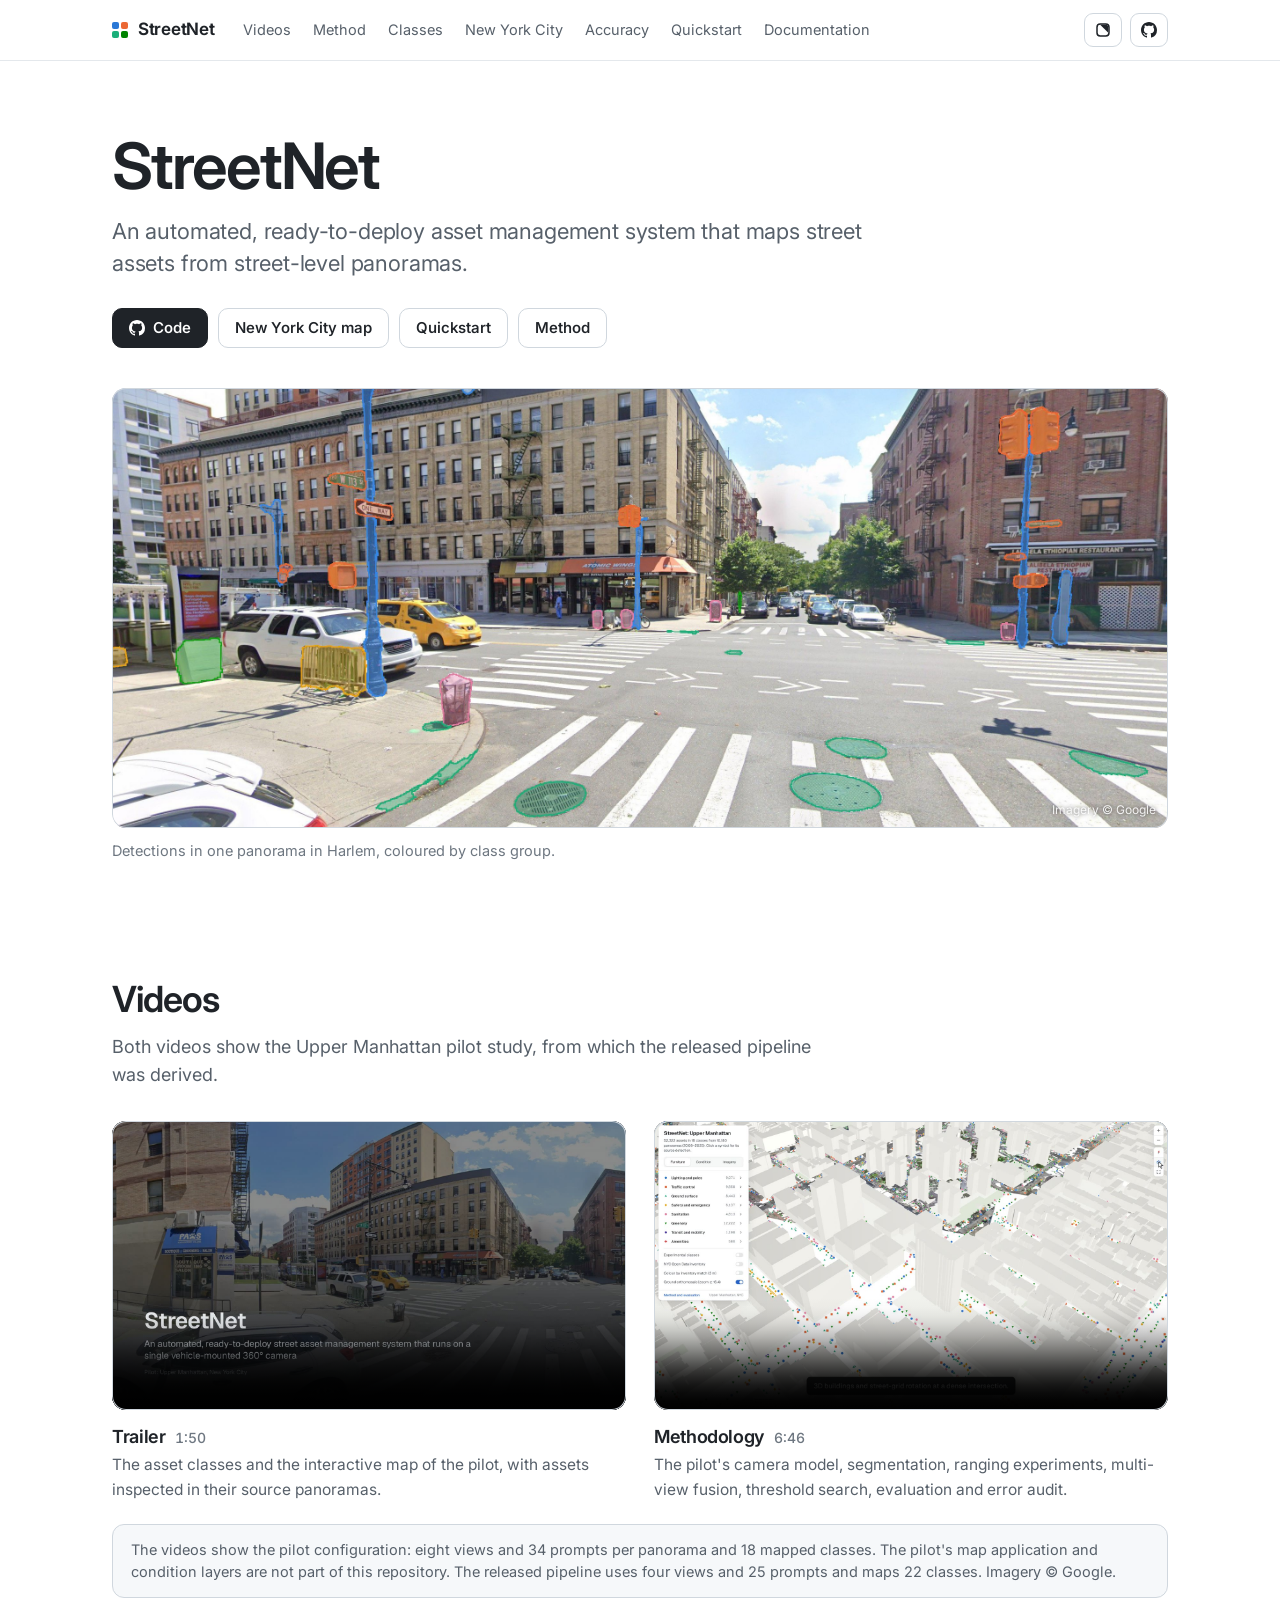
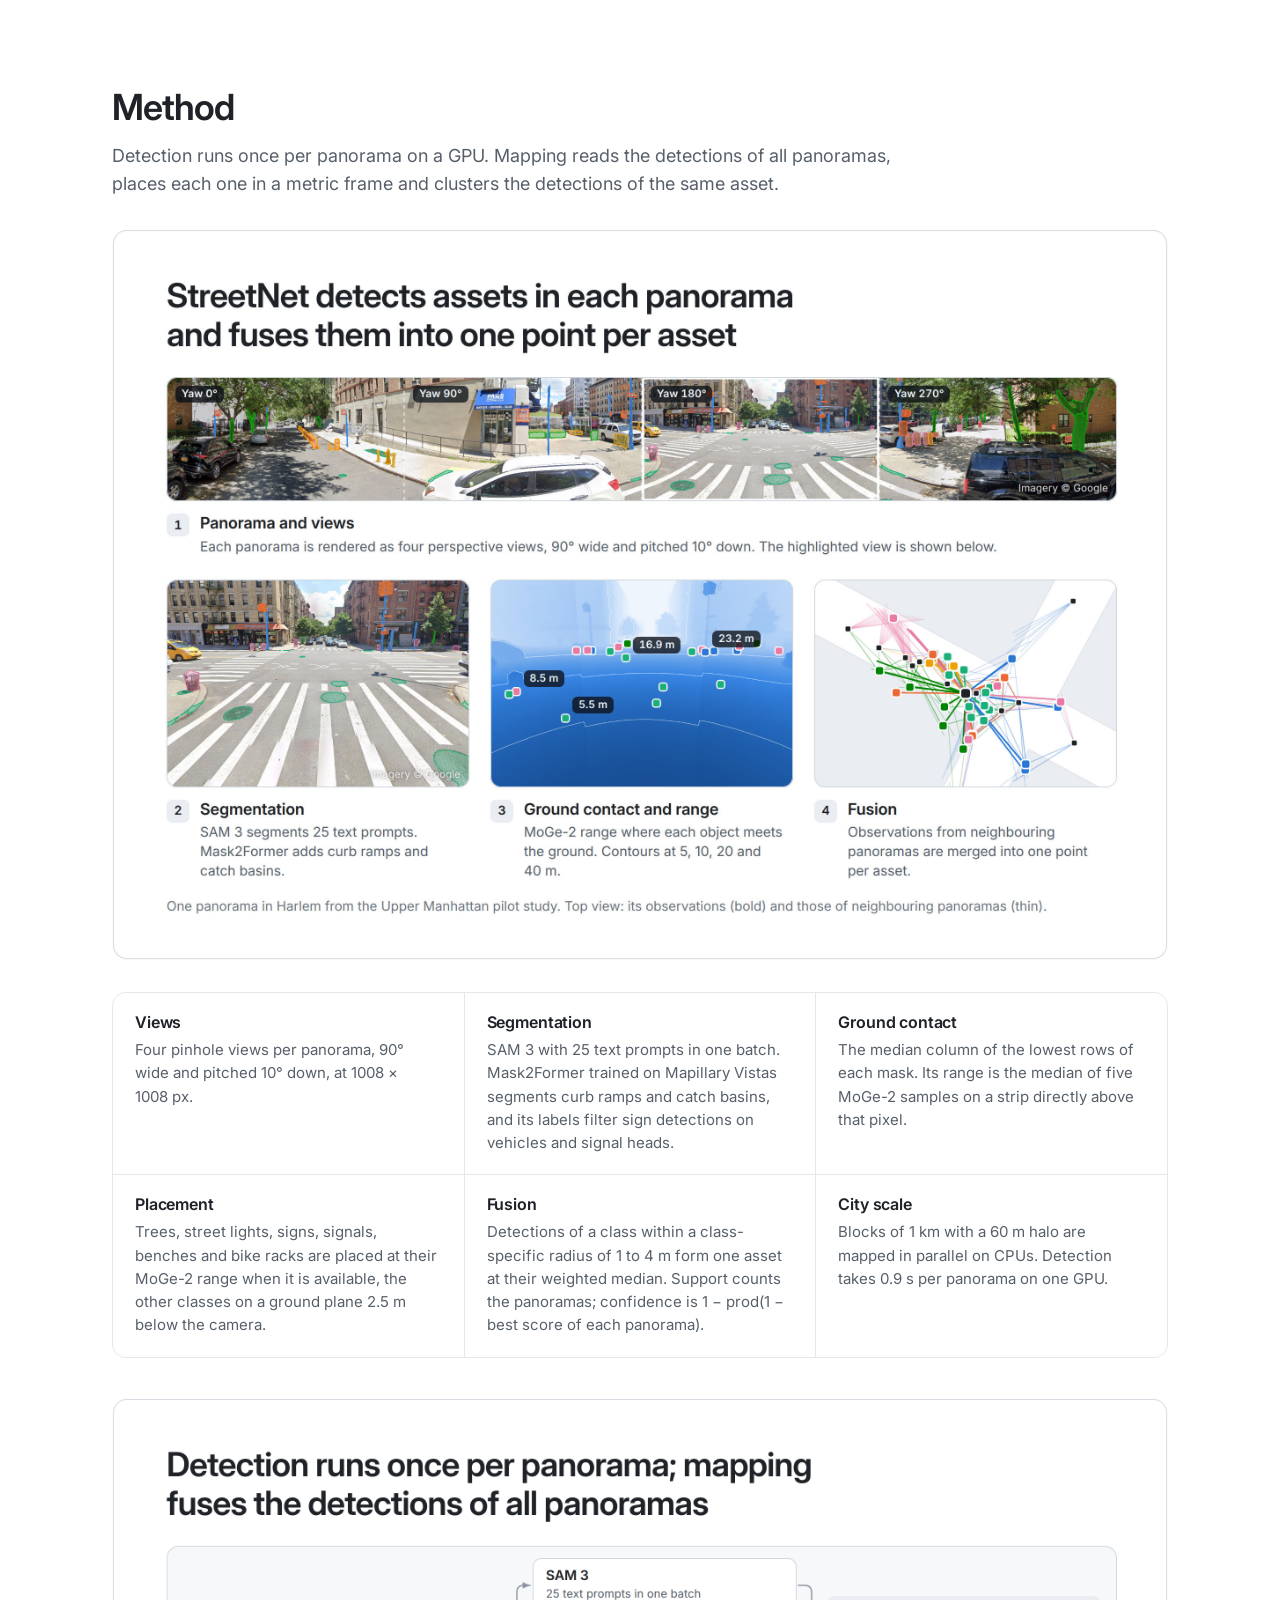
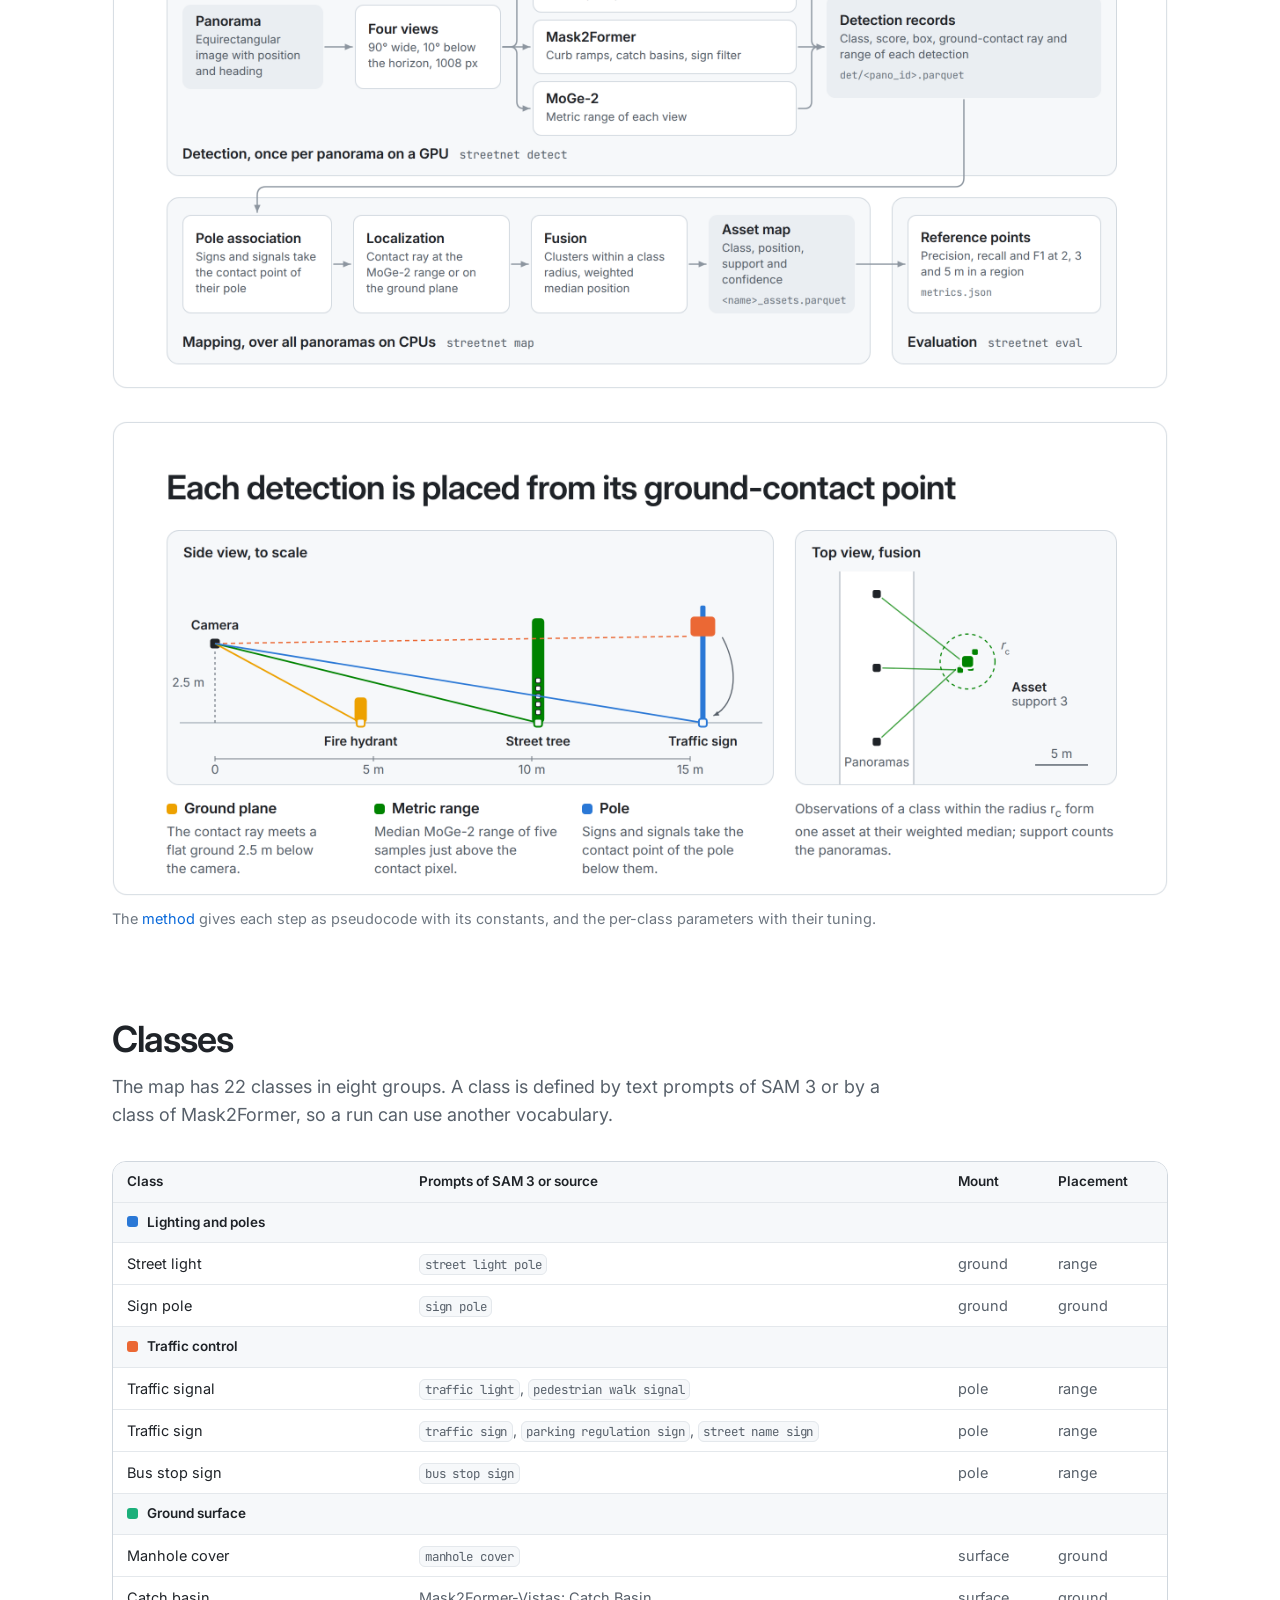
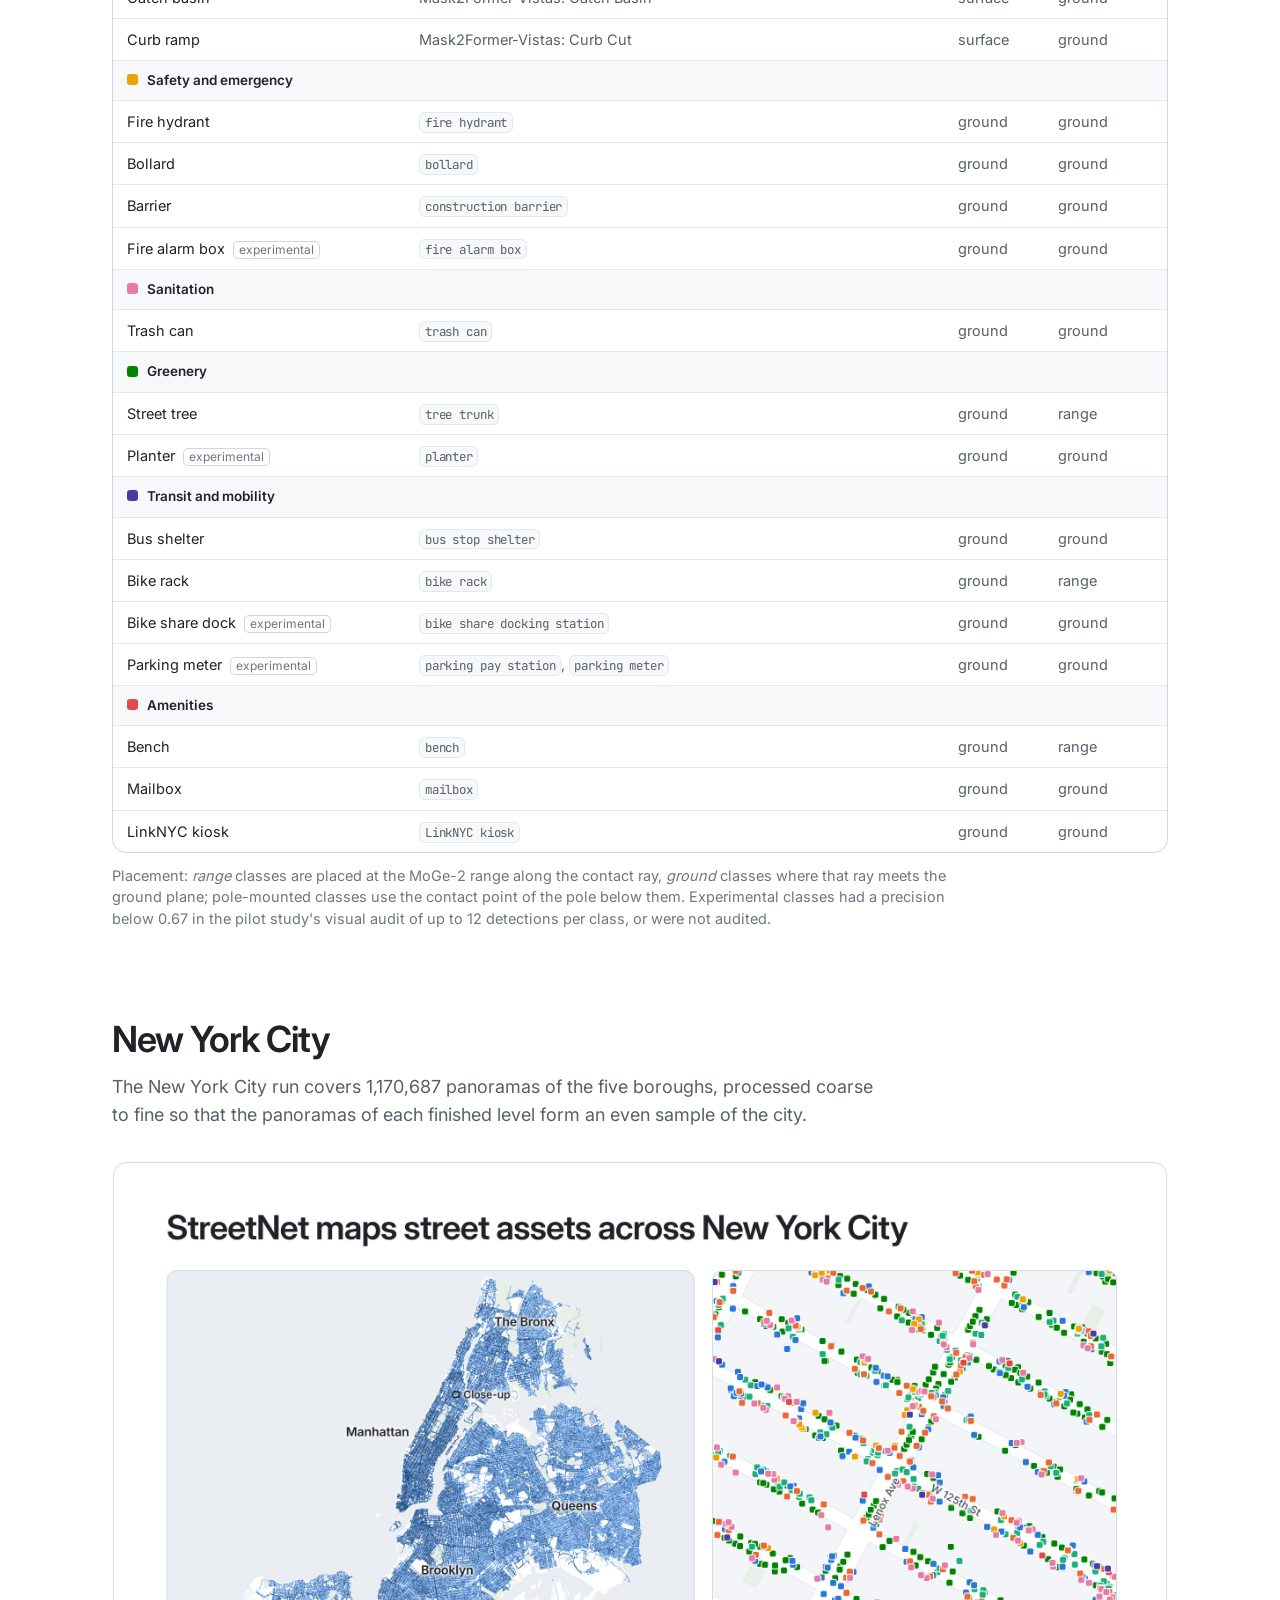
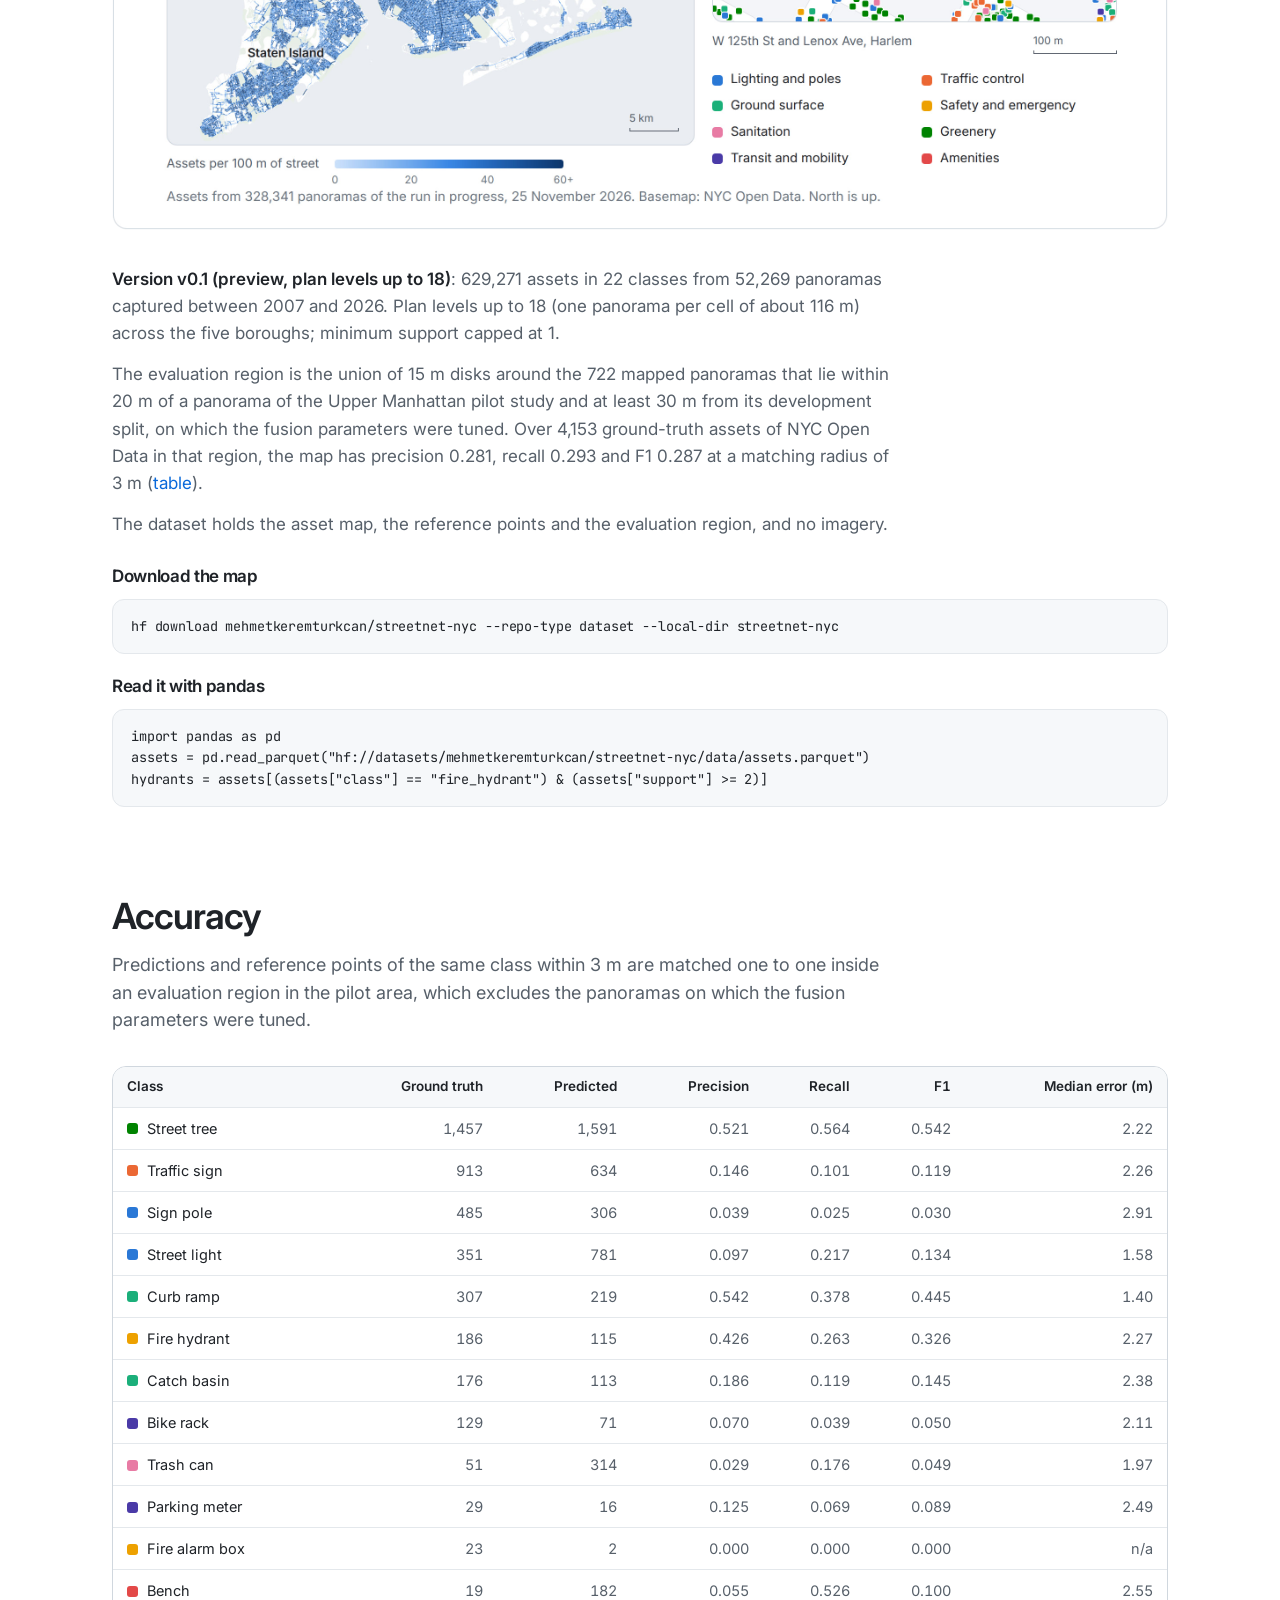
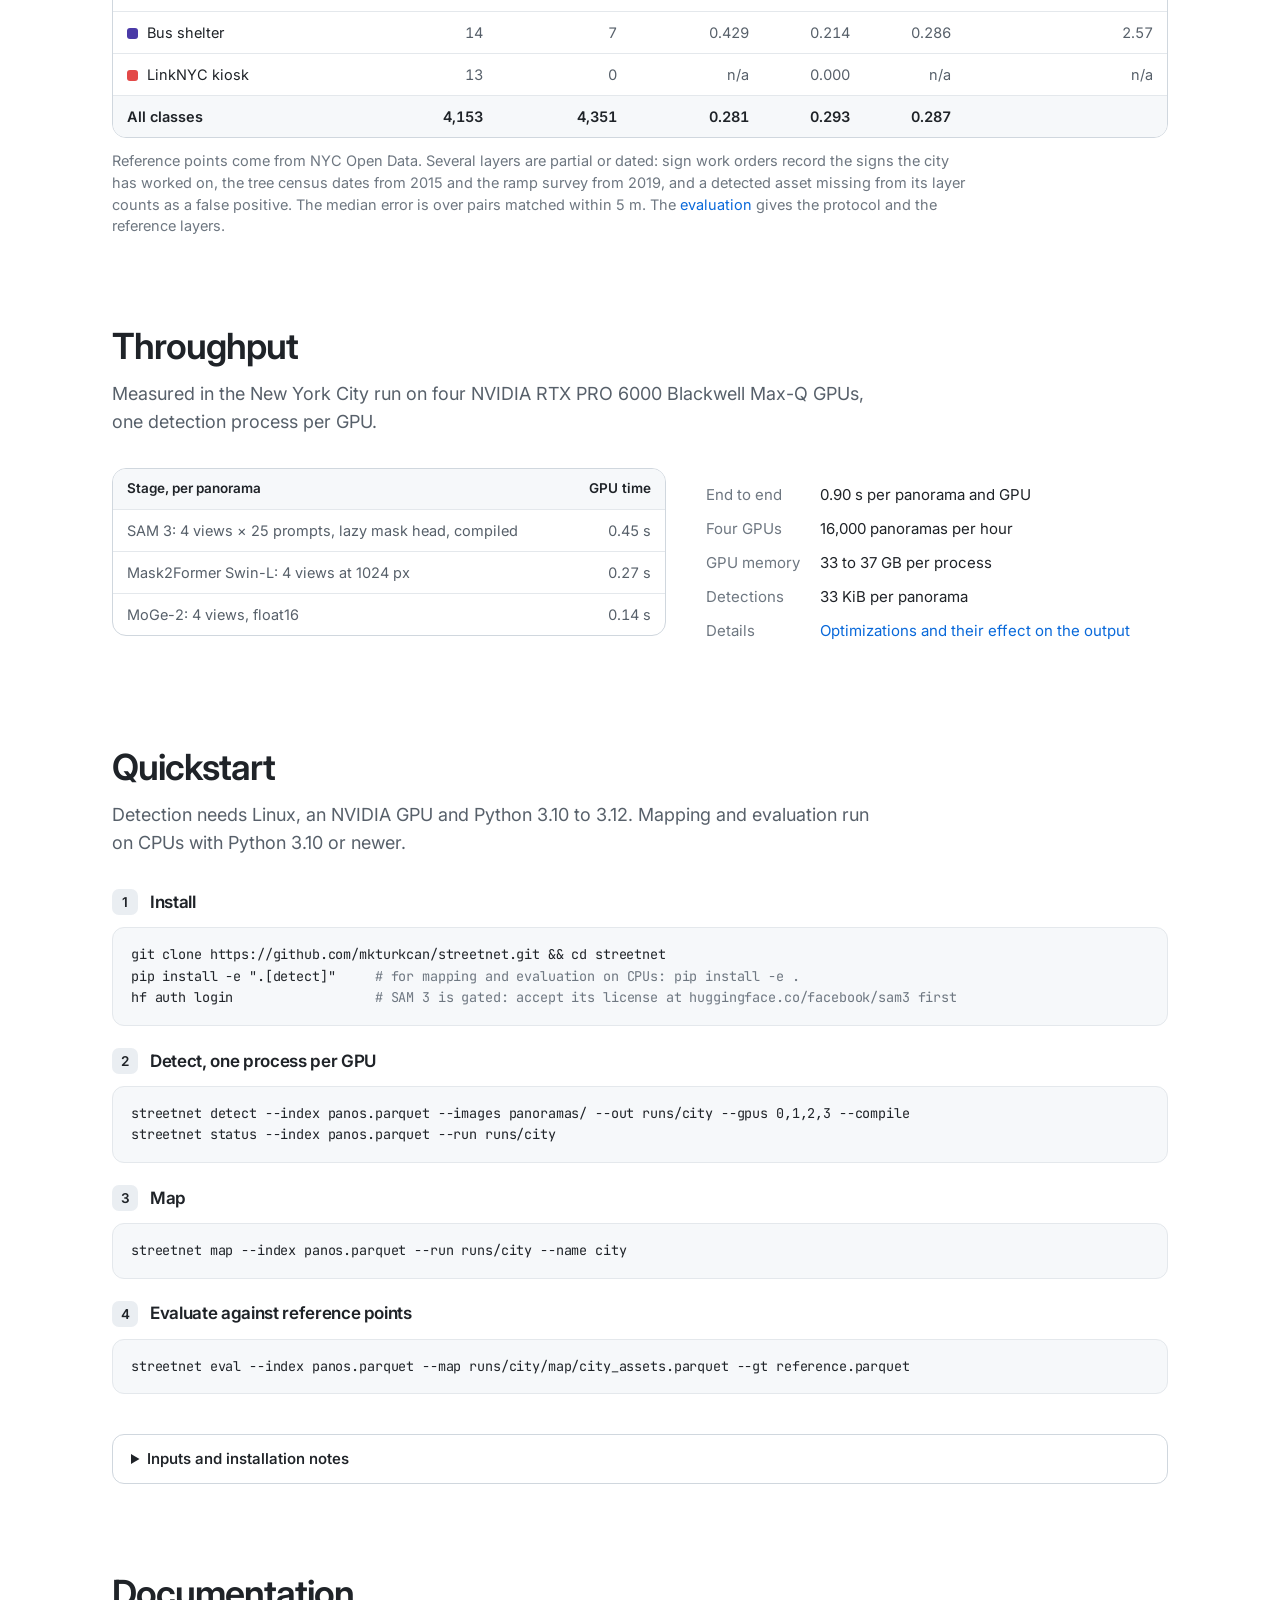
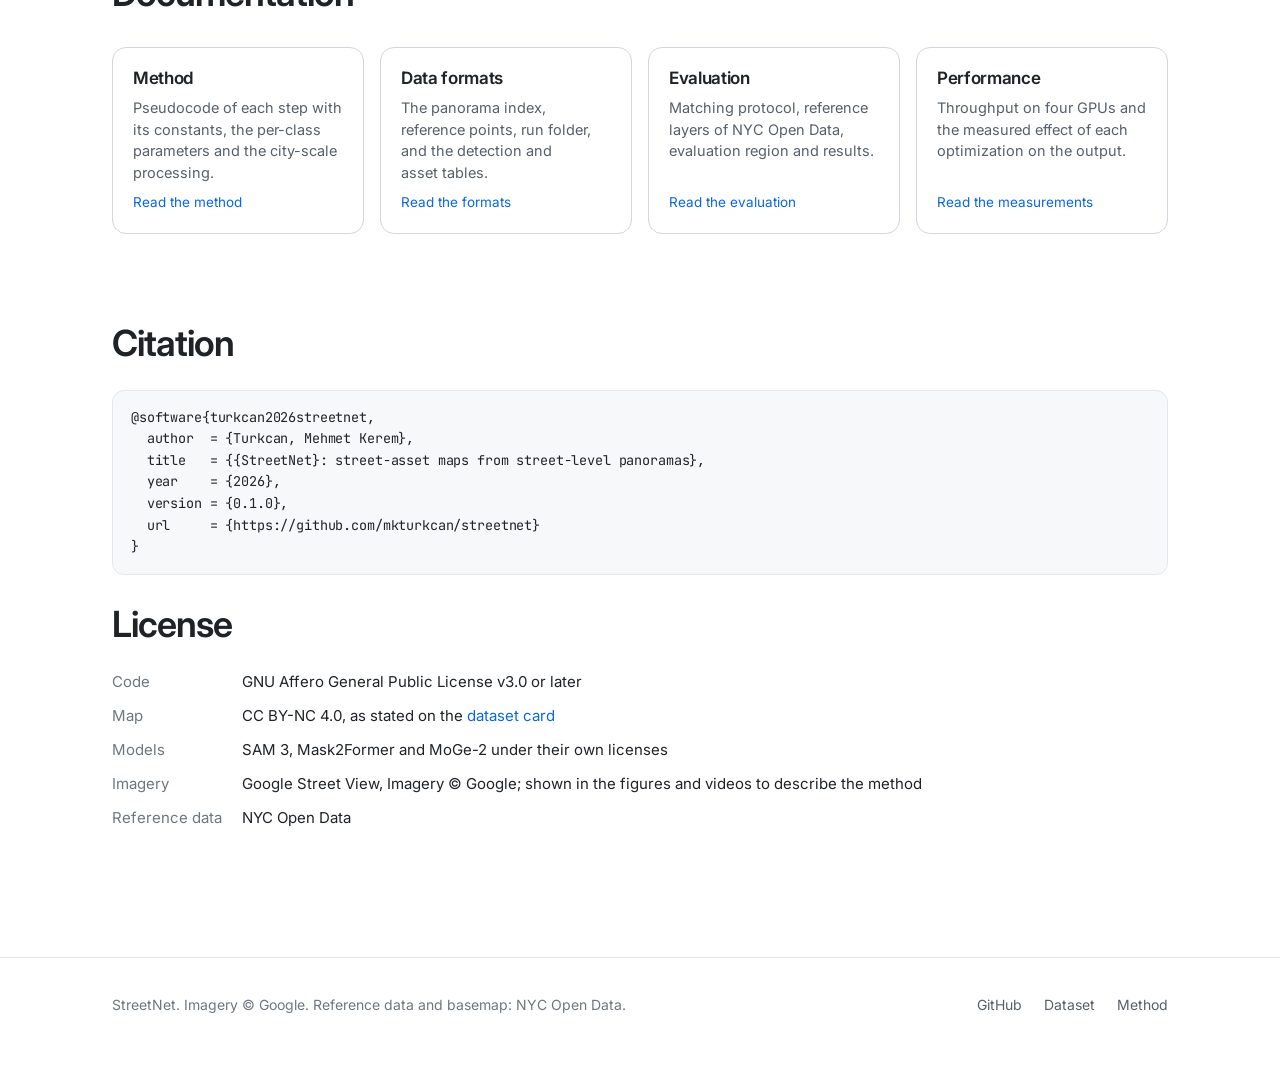
==== docs/index.html @ 5f8fe0ff "Project page and documentation pages under docs/ docs/index.html is a static project page for GitHub" ====
<!doctype html>
<html lang="en">
<head>
<meta charset="utf-8">
<meta name="viewport" content="width=device-width, initial-scale=1">
<title>StreetNet</title>
<meta name="description" content="StreetNet maps street assets from street-level panoramas: 22 classes segmented in each panorama, placed from their ground-contact point and fused into one georeferenced point per asset.">
<meta property="og:title" content="StreetNet">
<meta property="og:description" content="An automated, ready-to-deploy asset management system that maps street assets from street-level panoramas.">
<meta property="og:image" content="https://mkturkcan.github.io/streetnet/assets/figures/hero.jpg">
<meta name="theme-color" content="#ffffff" media="(prefers-color-scheme: light)">
<meta name="theme-color" content="#0d1117" media="(prefers-color-scheme: dark)">
<link rel="icon" href="assets/img/favicon.svg" type="image/svg+xml">
<link rel="preload" href="assets/fonts/Inter-Variable.woff2" as="font" type="font/woff2" crossorigin>
<link rel="stylesheet" href="assets/css/site.css">
<script src="assets/js/site.js"></script>
</head>
<body>
<header class="nav">
  <div class="wrap">
    <a class="brand" href="#top" aria-label="StreetNet, top of the page">
      <span class="mark" aria-hidden="true"><i style="background:var(--g0)"></i><i style="background:var(--g1)"></i><i style="background:var(--g2)"></i><i style="background:var(--g5)"></i></span>StreetNet</a>
    <nav class="links" aria-label="Sections">
      <a href="#videos">Videos</a><a href="#method">Method</a><a href="#classes">Classes</a><a href="#nyc">New York City</a>
      <a href="#accuracy">Accuracy</a><a href="#quickstart">Quickstart</a><a href="#docs">Documentation</a>
    </nav>
    <div class="end">
      <button class="icon-btn" id="theme" type="button" aria-label="Switch the theme"><svg viewBox="0 0 16 16" aria-hidden="true"><rect x="2" y="2" width="12" height="12" rx="3.2" fill="none" stroke="currentColor" stroke-width="1.5"/><path d="M5.2 2.75h5.6a2.45 2.45 0 0 1 2.45 2.45v5.6z" fill="currentColor"/></svg></button>
      <a class="icon-btn" href="https://github.com/mkturkcan/streetnet" aria-label="StreetNet on GitHub">
        <svg viewBox="0 0 16 16" fill="currentColor" aria-hidden="true"><path d="M8 0C3.58 0 0 3.58 0 8c0 3.54 2.29 6.53 5.47 7.59.4.07.55-.17.55-.38 0-.19-.01-.82-.01-1.49-2.01.37-2.53-.49-2.69-.94-.09-.23-.48-.94-.82-1.13-.28-.15-.68-.52-.01-.53.63-.01 1.08.58 1.23.82.72 1.21 1.87.87 2.33.66.07-.52.28-.87.51-1.07-1.78-.2-3.64-.89-3.64-3.95 0-.87.31-1.59.82-2.15-.08-.2-.36-1.02.08-2.12 0 0 .67-.21 2.2.82.64-.18 1.32-.27 2-.27.68 0 1.36.09 2 .27 1.53-1.04 2.2-.82 2.2-.82.44 1.1.16 1.92.08 2.12.51.56.82 1.27.82 2.15 0 3.07-1.87 3.75-3.65 3.95.29.25.54.73.54 1.48 0 1.07-.01 1.93-.01 2.2 0 .21.15.46.55.38A8.013 8.013 0 0 0 16 8c0-4.42-3.58-8-8-8z"/></svg></a>
      <button class="icon-btn menu-btn" id="menu" type="button" aria-expanded="false" aria-controls="sheet">Menu</button>
    </div>
  </div>
  <div class="sheet" id="sheet">
    <a href="#videos">Videos</a><a href="#method">Method</a><a href="#classes">Classes</a><a href="#nyc">New York City</a>
    <a href="#accuracy">Accuracy</a><a href="#quickstart">Quickstart</a><a href="#docs">Documentation</a>
  </div>
</header>

<main id="top">
  <section class="hero">
    <div class="wrap">
      <h1>StreetNet</h1>
      <p class="lede">An automated, ready-to-deploy asset management system that maps street assets from street-level panoramas.</p>
      <div class="cta">
        <a class="btn primary" href="https://github.com/mkturkcan/streetnet">
          <svg viewBox="0 0 16 16" fill="currentColor" aria-hidden="true"><path d="M8 0C3.58 0 0 3.58 0 8c0 3.54 2.29 6.53 5.47 7.59.4.07.55-.17.55-.38 0-.19-.01-.82-.01-1.49-2.01.37-2.53-.49-2.69-.94-.09-.23-.48-.94-.82-1.13-.28-.15-.68-.52-.01-.53.63-.01 1.08.58 1.23.82.72 1.21 1.87.87 2.33.66.07-.52.28-.87.51-1.07-1.78-.2-3.64-.89-3.64-3.95 0-.87.31-1.59.82-2.15-.08-.2-.36-1.02.08-2.12 0 0 .67-.21 2.2.82.64-.18 1.32-.27 2-.27.68 0 1.36.09 2 .27 1.53-1.04 2.2-.82 2.2-.82.44 1.1.16 1.92.08 2.12.51.56.82 1.27.82 2.15 0 3.07-1.87 3.75-3.65 3.95.29.25.54.73.54 1.48 0 1.07-.01 1.93-.01 2.2 0 .21.15.46.55.38A8.013 8.013 0 0 0 16 8c0-4.42-3.58-8-8-8z"/></svg>Code</a>
        <a class="btn" href="https://huggingface.co/datasets/mehmetkeremturkcan/streetnet-nyc">New York City map</a>
        <a class="btn" href="#quickstart">Quickstart</a>
        <a class="btn" href="method.html">Method</a>
      </div>
      <figure class="hero-fig">
        <div class="photo"><img src="assets/img/hero.jpg" width="2400" height="1000" alt="A street intersection in Harlem in one panorama, with the segmented street lights, signal poles, traffic signals, trash cans, manhole covers, curb ramps and trees outlined in the colours of their groups"><span class="credit">Imagery © Google</span></div>
        <figcaption class="cap">Detections in one panorama in Harlem, coloured by class group.</figcaption>
      </figure>
    </div>
  </section>

  <section class="block" id="videos">
    <div class="wrap">
      <div class="sec-h">
        <h2>Videos</h2>
        <p>Both videos show the Upper Manhattan pilot study, from which the released pipeline was derived.</p>
      </div>
      <div class="sec-body videos">
        <figure class="video">
          <div class="photo"><video controls preload="none" playsinline poster="assets/video/trailer.jpg" aria-label="StreetNet trailer">
            <source src="https://huggingface.co/datasets/mehmetkeremturkcan/streetnet-media/resolve/main/streetnet_trailer.mp4" type="video/mp4"></video></div>
          <h3>Trailer <span>1:50</span></h3>
          <p>The asset classes and the interactive map of the pilot, with assets inspected in their source panoramas.</p>
        </figure>
        <figure class="video">
          <div class="photo"><video controls preload="none" playsinline poster="assets/video/methodology.jpg" aria-label="StreetNet methodology video">
            <source src="https://huggingface.co/datasets/mehmetkeremturkcan/streetnet-media/resolve/main/streetnet_methodology.mp4" type="video/mp4"></video></div>
          <h3>Methodology <span>6:46</span></h3>
          <p>The pilot's camera model, segmentation, ranging experiments, multi-view fusion, threshold search, evaluation and error audit.</p>
        </figure>
      </div>
      <p class="note">The videos show the pilot configuration: eight views and 34 prompts per panorama and 18 mapped classes. The pilot's map application and condition layers are not part of this repository. The released pipeline uses four views and 25 prompts and maps 22 classes. Imagery © Google.</p>
    </div>
  </section>

  <section class="block" id="method">
    <div class="wrap">
      <div class="sec-h">
        <h2>Method</h2>
        <p>Detection runs once per panorama on a GPU. Mapping reads the detections of all panoramas, places each one in a metric frame and clusters the detections of the same asset.</p>
      </div>
      <div class="sec-body">
        <figure class="fig">
          <a href="assets/figures/overview.jpg" class="zoom" aria-label="Open the figure at full size"><picture><source srcset="assets/figures/overview-dark.jpg" media="(prefers-color-scheme: dark)" data-dark>
            <img src="assets/figures/overview.jpg" width="2400" height="1660" loading="lazy" alt="One panorama with its four views, one view with the segmented assets, the MoGe-2 range of that view with the ground-contact points, and a top view of the observations fused into assets"></picture></a>
        </figure>
        <div class="facts">
          <div class="fact"><h3>Views</h3><p>Four pinhole views per panorama, 90° wide and pitched 10° down, at 1008 × 1008 px.</p></div>
          <div class="fact"><h3>Segmentation</h3><p>SAM 3 with 25 text prompts in one batch. Mask2Former trained on Mapillary Vistas segments curb ramps and catch basins, and its labels filter sign detections on vehicles and signal heads.</p></div>
          <div class="fact"><h3>Ground contact</h3><p>The median column of the lowest rows of each mask. Its range is the median of five MoGe-2 samples on a strip directly above that pixel.</p></div>
          <div class="fact"><h3>Placement</h3><p>Trees, street lights, signs, signals, benches and bike racks are placed at their MoGe-2 range when it is available, the other classes on a ground plane 2.5 m below the camera.</p></div>
          <div class="fact"><h3>Fusion</h3><p>Detections of a class within a class-specific radius of 1 to 4 m form one asset at their weighted median. Support counts the panoramas; confidence is 1 − prod(1 − best score of each panorama).</p></div>
          <div class="fact"><h3>City scale</h3><p>Blocks of 1 km with a 60 m halo are mapped in parallel on CPUs. Detection takes 0.9 s per panorama on one GPU.</p></div>
        </div>
        <figure class="fig" style="margin-top:40px">
          <a href="assets/figures/pipeline.png" class="zoom" aria-label="Open the figure at full size"><picture><source srcset="assets/figures/pipeline-dark.png" media="(prefers-color-scheme: dark)" data-dark>
            <img src="assets/figures/pipeline.png" width="2400" height="1344" loading="lazy" alt="Detection once per panorama on a GPU: four views, SAM 3, Mask2Former and MoGe-2, detection records. Mapping over all panoramas on CPUs: pole association, localization, fusion, asset map. Evaluation against reference points."></picture></a>
        </figure>
        <figure class="fig" style="margin-top:32px">
          <a href="assets/figures/placement.png" class="zoom" aria-label="Open the figure at full size"><picture><source srcset="assets/figures/placement-dark.png" media="(prefers-color-scheme: dark)" data-dark>
            <img src="assets/figures/placement.png" width="2400" height="1080" loading="lazy" alt="Side view to scale of the three placement rules, ground plane, metric range and pole, and a top view of fusion across three panoramas"></picture></a>
          <figcaption>The <a href="method.html">method</a> gives each step as pseudocode with its constants, and the per-class parameters with their tuning.</figcaption>
        </figure>
      </div>
    </div>
  </section>

  <section class="block" id="classes">
    <div class="wrap">
      <div class="sec-h">
        <h2>Classes</h2>
        <p>The map has 22 classes in eight groups. A class is defined by text prompts of SAM 3 or by a class of Mask2Former, so a run can use another vocabulary.</p>
      </div>
      <div class="sec-body">
<!-- classes:start -->
<div class="table-wrap"><table>
<thead><tr><th>Class</th><th>Prompts of SAM 3 or source</th><th>Mount</th><th>Placement</th></tr></thead><tbody>
<tr class="grp-row"><td colspan="4"><span class="sq" style="background:var(--g0)"></span>Lighting and poles</td></tr>
<tr><td class="cls">Street light</td><td><code>street light pole</code></td><td>ground</td><td>range</td></tr>
<tr><td class="cls">Sign pole</td><td><code>sign pole</code></td><td>ground</td><td>ground</td></tr>
<tr class="grp-row"><td colspan="4"><span class="sq" style="background:var(--g1)"></span>Traffic control</td></tr>
<tr><td class="cls">Traffic signal</td><td><code>traffic light</code>, <code>pedestrian walk signal</code></td><td>pole</td><td>range</td></tr>
<tr><td class="cls">Traffic sign</td><td><code>traffic sign</code>, <code>parking regulation sign</code>, <code>street name sign</code></td><td>pole</td><td>range</td></tr>
<tr><td class="cls">Bus stop sign</td><td><code>bus stop sign</code></td><td>pole</td><td>range</td></tr>
<tr class="grp-row"><td colspan="4"><span class="sq" style="background:var(--g2)"></span>Ground surface</td></tr>
<tr><td class="cls">Manhole cover</td><td><code>manhole cover</code></td><td>surface</td><td>ground</td></tr>
<tr><td class="cls">Catch basin</td><td>Mask2Former-Vistas: Catch Basin</td><td>surface</td><td>ground</td></tr>
<tr><td class="cls">Curb ramp</td><td>Mask2Former-Vistas: Curb Cut</td><td>surface</td><td>ground</td></tr>
<tr class="grp-row"><td colspan="4"><span class="sq" style="background:var(--g3)"></span>Safety and emergency</td></tr>
<tr><td class="cls">Fire hydrant</td><td><code>fire hydrant</code></td><td>ground</td><td>ground</td></tr>
<tr><td class="cls">Bollard</td><td><code>bollard</code></td><td>ground</td><td>ground</td></tr>
<tr><td class="cls">Barrier</td><td><code>construction barrier</code></td><td>ground</td><td>ground</td></tr>
<tr><td class="cls">Fire alarm box<span class="tag">experimental</span></td><td><code>fire alarm box</code></td><td>ground</td><td>ground</td></tr>
<tr class="grp-row"><td colspan="4"><span class="sq" style="background:var(--g4)"></span>Sanitation</td></tr>
<tr><td class="cls">Trash can</td><td><code>trash can</code></td><td>ground</td><td>ground</td></tr>
<tr class="grp-row"><td colspan="4"><span class="sq" style="background:var(--g5)"></span>Greenery</td></tr>
<tr><td class="cls">Street tree</td><td><code>tree trunk</code></td><td>ground</td><td>range</td></tr>
<tr><td class="cls">Planter<span class="tag">experimental</span></td><td><code>planter</code></td><td>ground</td><td>ground</td></tr>
<tr class="grp-row"><td colspan="4"><span class="sq" style="background:var(--g6)"></span>Transit and mobility</td></tr>
<tr><td class="cls">Bus shelter</td><td><code>bus stop shelter</code></td><td>ground</td><td>ground</td></tr>
<tr><td class="cls">Bike rack</td><td><code>bike rack</code></td><td>ground</td><td>range</td></tr>
<tr><td class="cls">Bike share dock<span class="tag">experimental</span></td><td><code>bike share docking station</code></td><td>ground</td><td>ground</td></tr>
<tr><td class="cls">Parking meter<span class="tag">experimental</span></td><td><code>parking pay station</code>, <code>parking meter</code></td><td>ground</td><td>ground</td></tr>
<tr class="grp-row"><td colspan="4"><span class="sq" style="background:var(--g7)"></span>Amenities</td></tr>
<tr><td class="cls">Bench</td><td><code>bench</code></td><td>ground</td><td>range</td></tr>
<tr><td class="cls">Mailbox</td><td><code>mailbox</code></td><td>ground</td><td>ground</td></tr>
<tr><td class="cls">LinkNYC kiosk</td><td><code>LinkNYC kiosk</code></td><td>ground</td><td>ground</td></tr>
</tbody></table></div>
<!-- classes:end -->
        <p class="cap">Placement: <em>range</em> classes are placed at the MoGe-2 range along the contact ray, <em>ground</em> classes where that ray meets the ground plane; pole-mounted classes use the contact point of the pole below them. Experimental classes had a precision below 0.67 in the pilot study's visual audit of up to 12 detections per class, or were not audited.</p>
      </div>
    </div>
  </section>

  <section class="block" id="nyc">
    <div class="wrap">
      <div class="sec-h">
        <h2>New York City</h2>
        <p>The New York City run covers 1,170,687 panoramas of the five boroughs, processed coarse to fine so that the panoramas of each finished level form an even sample of the city.</p>
      </div>
      <div class="sec-body">
        <figure class="fig">
          <a href="assets/figures/nyc_map.jpg" class="zoom" aria-label="Open the figure at full size"><picture><source srcset="assets/figures/nyc_map-dark.jpg" media="(prefers-color-scheme: dark)" data-dark>
            <img src="assets/figures/nyc_map.jpg" width="2400" height="1520" loading="lazy" alt="Assets per 100 m of street across the five boroughs, and a close-up at W 125th St and Lenox Ave with one square per asset"></picture></a>
        </figure>
        <div class="stack" style="margin-top:36px">
          <div class="prose">
<!-- nyc:start -->
<p><strong>Version v0.1 (preview, plan levels up to 18)</strong>: 629,271 assets in 22 classes from 52,269 panoramas captured between 2007 and 2026. Plan levels up to 18 (one panorama per cell of about 116 m) across the five boroughs; minimum support capped at 1.</p>
<p>The evaluation region is the union of 15 m disks around the 722 mapped panoramas that lie within 20 m of a panorama of the Upper Manhattan pilot study and at least 30 m from its development split, on which the fusion parameters were tuned. Over 4,153 ground-truth assets of NYC Open Data in that region, the map has precision 0.281, recall 0.293 and F1 0.287 at a matching radius of 3 m (<a href="#accuracy">table</a>).</p>
<p>The dataset holds the asset map, the reference points and the evaluation region, and no imagery.</p>
<!-- nyc:end -->
          </div>
          <div class="steps">
            <div class="step"><h3>Download the map</h3>
<pre><code>hf download mehmetkeremturkcan/streetnet-nyc --repo-type dataset --local-dir streetnet-nyc</code></pre></div>
            <div class="step"><h3>Read it with pandas</h3>
<pre><code>import pandas as pd
assets = pd.read_parquet("hf://datasets/mehmetkeremturkcan/streetnet-nyc/data/assets.parquet")
hydrants = assets[(assets["class"] == "fire_hydrant") &amp; (assets["support"] &gt;= 2)]</code></pre></div>
          </div>
        </div>
      </div>
    </div>
  </section>

  <section class="block" id="accuracy">
    <div class="wrap">
      <div class="sec-h">
        <h2>Accuracy</h2>
        <p>Predictions and reference points of the same class within 3 m are matched one to one inside an evaluation region in the pilot area, which excludes the panoramas on which the fusion parameters were tuned.</p>
      </div>
      <div class="sec-body">
<!-- accuracy:start -->
<div class="table-wrap"><table>
<thead><tr><th>Class</th><th class="n">Ground truth</th><th class="n">Predicted</th><th class="n">Precision</th><th class="n">Recall</th><th class="n">F1</th><th class="n">Median error (m)</th></tr></thead><tbody>
<tr><td class="cls"><span class="sq" style="background:var(--g5)"></span>Street tree</td><td class="n">1,457</td><td class="n">1,591</td><td class="n">0.521</td><td class="n">0.564</td><td class="n">0.542</td><td class="n">2.22</td></tr>
<tr><td class="cls"><span class="sq" style="background:var(--g1)"></span>Traffic sign</td><td class="n">913</td><td class="n">634</td><td class="n">0.146</td><td class="n">0.101</td><td class="n">0.119</td><td class="n">2.26</td></tr>
<tr><td class="cls"><span class="sq" style="background:var(--g0)"></span>Sign pole</td><td class="n">485</td><td class="n">306</td><td class="n">0.039</td><td class="n">0.025</td><td class="n">0.030</td><td class="n">2.91</td></tr>
<tr><td class="cls"><span class="sq" style="background:var(--g0)"></span>Street light</td><td class="n">351</td><td class="n">781</td><td class="n">0.097</td><td class="n">0.217</td><td class="n">0.134</td><td class="n">1.58</td></tr>
<tr><td class="cls"><span class="sq" style="background:var(--g2)"></span>Curb ramp</td><td class="n">307</td><td class="n">219</td><td class="n">0.542</td><td class="n">0.378</td><td class="n">0.445</td><td class="n">1.40</td></tr>
<tr><td class="cls"><span class="sq" style="background:var(--g3)"></span>Fire hydrant</td><td class="n">186</td><td class="n">115</td><td class="n">0.426</td><td class="n">0.263</td><td class="n">0.326</td><td class="n">2.27</td></tr>
<tr><td class="cls"><span class="sq" style="background:var(--g2)"></span>Catch basin</td><td class="n">176</td><td class="n">113</td><td class="n">0.186</td><td class="n">0.119</td><td class="n">0.145</td><td class="n">2.38</td></tr>
<tr><td class="cls"><span class="sq" style="background:var(--g6)"></span>Bike rack</td><td class="n">129</td><td class="n">71</td><td class="n">0.070</td><td class="n">0.039</td><td class="n">0.050</td><td class="n">2.11</td></tr>
<tr><td class="cls"><span class="sq" style="background:var(--g4)"></span>Trash can</td><td class="n">51</td><td class="n">314</td><td class="n">0.029</td><td class="n">0.176</td><td class="n">0.049</td><td class="n">1.97</td></tr>
<tr><td class="cls"><span class="sq" style="background:var(--g6)"></span>Parking meter</td><td class="n">29</td><td class="n">16</td><td class="n">0.125</td><td class="n">0.069</td><td class="n">0.089</td><td class="n">2.49</td></tr>
<tr><td class="cls"><span class="sq" style="background:var(--g3)"></span>Fire alarm box</td><td class="n">23</td><td class="n">2</td><td class="n">0.000</td><td class="n">0.000</td><td class="n">0.000</td><td class="n">n/a</td></tr>
<tr><td class="cls"><span class="sq" style="background:var(--g7)"></span>Bench</td><td class="n">19</td><td class="n">182</td><td class="n">0.055</td><td class="n">0.526</td><td class="n">0.100</td><td class="n">2.55</td></tr>
<tr><td class="cls"><span class="sq" style="background:var(--g6)"></span>Bus shelter</td><td class="n">14</td><td class="n">7</td><td class="n">0.429</td><td class="n">0.214</td><td class="n">0.286</td><td class="n">2.57</td></tr>
<tr><td class="cls"><span class="sq" style="background:var(--g7)"></span>LinkNYC kiosk</td><td class="n">13</td><td class="n">0</td><td class="n">n/a</td><td class="n">0.000</td><td class="n">n/a</td><td class="n">n/a</td></tr>
<tr class="total"><td>All classes</td><td class="n">4,153</td><td class="n">4,351</td><td class="n">0.281</td><td class="n">0.293</td><td class="n">0.287</td><td class="n"></td></tr>
</tbody></table></div>
<!-- accuracy:end -->
        <p class="cap">Reference points come from NYC Open Data. Several layers are partial or dated: sign work orders record the signs the city has worked on, the tree census dates from 2015 and the ramp survey from 2019, and a detected asset missing from its layer counts as a false positive. The median error is over pairs matched within 5 m. The <a href="evaluation.html">evaluation</a> gives the protocol and the reference layers.</p>
      </div>
    </div>
  </section>

  <section class="block" id="throughput">
    <div class="wrap">
      <div class="sec-h">
        <h2>Throughput</h2>
        <p>Measured in the New York City run on four NVIDIA RTX PRO 6000 Blackwell Max-Q GPUs, one detection process per GPU.</p>
      </div>
      <div class="sec-body split">
        <div class="table-wrap"><table>
          <thead><tr><th>Stage, per panorama</th><th class="n">GPU time</th></tr></thead>
          <tbody>
            <tr><td>SAM 3: 4 views × 25 prompts, lazy mask head, compiled</td><td class="n">0.45 s</td></tr>
            <tr><td>Mask2Former Swin-L: 4 views at 1024 px</td><td class="n">0.27 s</td></tr>
            <tr><td>MoGe-2: 4 views, float16</td><td class="n">0.14 s</td></tr>
          </tbody></table></div>
        <dl class="kv">
          <dt>End to end</dt><dd>0.90 s per panorama and GPU</dd>
          <dt>Four GPUs</dt><dd>16,000 panoramas per hour</dd>
          <dt>GPU memory</dt><dd>33 to 37 GB per process</dd>
          <dt>Detections</dt><dd>33 KiB per panorama</dd>
          <dt>Details</dt><dd><a href="performance.html">Optimizations and their effect on the output</a></dd>
        </dl>
      </div>
    </div>
  </section>

  <section class="block" id="quickstart">
    <div class="wrap">
      <div class="sec-h">
        <h2>Quickstart</h2>
        <p>Detection needs Linux, an NVIDIA GPU and Python 3.10 to 3.12. Mapping and evaluation run on CPUs with Python 3.10 or newer.</p>
      </div>
      <div class="sec-body steps">
        <div class="step"><h3><span class="step-n">1</span>Install</h3>
<pre><code>git clone https://github.com/mkturkcan/streetnet.git &amp;&amp; cd streetnet
pip install -e ".[detect]"     <span class="c"># for mapping and evaluation on CPUs: pip install -e .</span>
hf auth login                  <span class="c"># SAM 3 is gated: accept its license at huggingface.co/facebook/sam3 first</span></code></pre></div>
        <div class="step"><h3><span class="step-n">2</span>Detect, one process per GPU</h3>
<pre><code>streetnet detect --index panos.parquet --images panoramas/ --out runs/city --gpus 0,1,2,3 --compile
streetnet status --index panos.parquet --run runs/city</code></pre></div>
        <div class="step"><h3><span class="step-n">3</span>Map</h3>
<pre><code>streetnet map --index panos.parquet --run runs/city --name city</code></pre></div>
        <div class="step"><h3><span class="step-n">4</span>Evaluate against reference points</h3>
<pre><code>streetnet eval --index panos.parquet --map runs/city/map/city_assets.parquet --gt reference.parquet</code></pre></div>
        <details class="more"><summary>Inputs and installation notes</summary>
          <ul>
            <li>The index has one row per panorama: <code>pano_id</code>, <code>lat</code>, <code>lon</code>, <code>heading</code>, and optionally <code>pitch</code>, <code>roll</code> and the camera height <code>h</code>. Reference points have <code>gt_key</code>, <code>lon</code> and <code>lat</code>. The <a href="data.html">data formats</a> list all columns.</li>
            <li>The checkpoints of SAM 3, Mask2Former and MoGe-2 download on first use. SAM 3 requires numpy below 2.0.</li>
            <li>MoGe installs <code>opencv-python</code>, which needs <code>libGL</code>. On servers without it, such as CUDA containers, replace it with <code>opencv-python-headless</code>.</li>
            <li>Tested with Python 3.11, PyTorch 2.12 with CUDA 13.0, transformers 5.8.1, SAM 3 at commit <code>96914d2</code> and MoGe at commit <code>925b8ed</code>.</li>
          </ul>
        </details>
      </div>
    </div>
  </section>

  <section class="block" id="docs">
    <div class="wrap">
      <div class="sec-h"><h2>Documentation</h2></div>
      <div class="sec-body cards">
        <a class="card-link" href="method.html"><h3>Method</h3><p>Pseudocode of each step with its constants, the per-class parameters and the city-scale processing.</p><span class="go">Read the method</span></a>
        <a class="card-link" href="data.html"><h3>Data formats</h3><p>The panorama index, reference points, run folder, and the detection and asset tables.</p><span class="go">Read the formats</span></a>
        <a class="card-link" href="evaluation.html"><h3>Evaluation</h3><p>Matching protocol, reference layers of NYC Open Data, evaluation region and results.</p><span class="go">Read the evaluation</span></a>
        <a class="card-link" href="performance.html"><h3>Performance</h3><p>Throughput on four GPUs and the measured effect of each optimization on the output.</p><span class="go">Read the measurements</span></a>
      </div>
    </div>
  </section>

  <section class="block" id="citation">
    <div class="wrap stack">
      <div>
        <div class="sec-h"><h2>Citation</h2></div>
<pre style="margin-top:24px"><code>@software{turkcan2026streetnet,
  author  = {Turkcan, Mehmet Kerem},
  title   = {{StreetNet}: street-asset maps from street-level panoramas},
  year    = {2026},
  version = {0.1.0},
  url     = {https://github.com/mkturkcan/streetnet}
}</code></pre>
      </div>
      <div>
        <div class="sec-h"><h2>License</h2></div>
        <dl class="kv" style="margin-top:24px">
          <dt>Code</dt><dd>GNU Affero General Public License v3.0 or later</dd>
          <dt>Map</dt><dd>CC BY-NC 4.0, as stated on the <a href="https://huggingface.co/datasets/mehmetkeremturkcan/streetnet-nyc">dataset card</a></dd>
          <dt>Models</dt><dd>SAM 3, Mask2Former and MoGe-2 under their own licenses</dd>
          <dt>Imagery</dt><dd>Google Street View, Imagery © Google; shown in the figures and videos to describe the method</dd>
          <dt>Reference data</dt><dd>NYC Open Data</dd>
        </dl>
      </div>
    </div>
  </section>
</main>

<footer>
  <div class="wrap">
    <span>StreetNet. Imagery © Google. Reference data and basemap: NYC Open Data.</span>
    <span><a href="https://github.com/mkturkcan/streetnet">GitHub</a> &emsp; <a href="https://huggingface.co/datasets/mehmetkeremturkcan/streetnet-nyc">Dataset</a> &emsp; <a href="method.html">Method</a></span>
  </div>
</footer>
</body>
</html>
---- docs/assets/css/site.css ----
/* StreetNet project page and documentation. Tokens match tools/figures/slides/style.css. */

@font-face {
  font-family: "Inter";
  src: url("../fonts/Inter-Variable.woff2") format("woff2");
  font-weight: 100 900;
  font-display: swap;
}
@font-face {
  font-family: "JetBrains Mono";
  src: url("../fonts/JetBrainsMono-Variable.woff2") format("woff2");
  font-weight: 100 800;
  font-display: swap;
}

:root {
  color-scheme: light;
  --bg: #ffffff;
  --surface: #f6f8fa;
  --surface-2: #eaeef2;
  --border: #d0d7de;
  --border-muted: #e4e8ec;
  --text: #1f2328;
  --text-2: #57606a;
  --text-3: #6e7781;
  --accent: #0969da;
  --accent-bg: #ddf4ff;
  --code-bg: #f6f8fa;
  --nav-bg: rgba(255, 255, 255, 0.82);
  --shadow: 0 1px 2px rgba(31, 35, 40, 0.06), 0 8px 24px rgba(31, 35, 40, 0.06);
  --g0: #2a78d6; --g1: #eb6834; --g2: #1baf7a; --g3: #eda100;
  --g4: #e87ba4; --g5: #008300; --g6: #4a3aa7; --g7: #e34948;
  --mono: "JetBrains Mono", ui-monospace, SFMono-Regular, Menlo, Consolas, monospace;
  --radius: 14px;
  --wrap: 1120px;
}
@media (prefers-color-scheme: dark) {
  :root:not([data-theme="light"]) {
    color-scheme: dark;
    --bg: #0d1117; --surface: #161b22; --surface-2: #21262d; --border: #30363d; --border-muted: #262c34;
    --text: #e6edf3; --text-2: #9198a1; --text-3: #7d8590; --accent: #4493f8; --accent-bg: #121d2f;
    --code-bg: #161b22; --nav-bg: rgba(13, 17, 23, 0.8); --shadow: 0 1px 2px rgba(0, 0, 0, 0.3), 0 8px 24px rgba(0, 0, 0, 0.25);
    --g0: #3987e5; --g1: #d95926; --g2: #199e70; --g3: #c98500; --g4: #d55181; --g5: #0ca30c; --g6: #9085e9; --g7: #e66767;
  }
}
:root[data-theme="dark"] {
  color-scheme: dark;
  --bg: #0d1117; --surface: #161b22; --surface-2: #21262d; --border: #30363d; --border-muted: #262c34;
  --text: #e6edf3; --text-2: #9198a1; --text-3: #7d8590; --accent: #4493f8; --accent-bg: #121d2f;
  --code-bg: #161b22; --nav-bg: rgba(13, 17, 23, 0.8); --shadow: 0 1px 2px rgba(0, 0, 0, 0.3), 0 8px 24px rgba(0, 0, 0, 0.25);
  --g0: #3987e5; --g1: #d95926; --g2: #199e70; --g3: #c98500; --g4: #d55181; --g5: #0ca30c; --g6: #9085e9; --g7: #e66767;
}

* { box-sizing: border-box; }
html { scroll-behavior: smooth; scroll-padding-top: 76px; -webkit-text-size-adjust: 100%; }
body {
  margin: 0; background: var(--bg); color: var(--text);
  font-family: "Inter", system-ui, -apple-system, "Segoe UI", sans-serif; font-optical-sizing: auto;
  font-size: 17px; line-height: 1.6; -webkit-font-smoothing: antialiased; text-rendering: optimizeLegibility;
}
img, video, svg { max-width: 100%; }
a { color: var(--accent); text-decoration: none; }
a:hover { text-decoration: underline; text-underline-offset: 3px; }
:focus-visible { outline: 2px solid var(--accent); outline-offset: 2px; border-radius: 4px; }
h1, h2, h3, h4 { color: var(--text); font-weight: 620; letter-spacing: -0.02em; line-height: 1.2; margin: 0; text-wrap: balance; }
p { margin: 0; text-wrap: pretty; }
code { font-family: var(--mono); font-size: 0.86em; background: var(--surface); border: 1px solid var(--border-muted);
       border-radius: 6px; padding: 0.08em 0.36em; letter-spacing: -0.01em; }
.wrap { max-width: var(--wrap); margin: 0 auto; padding: 0 32px; }

/* ---------------------------------------------------------------- navigation */
.nav {
  position: sticky; top: 0; z-index: 20; background: var(--nav-bg); border-bottom: 1px solid var(--border-muted);
  backdrop-filter: saturate(180%) blur(14px); -webkit-backdrop-filter: saturate(180%) blur(14px);
}
.nav .wrap { display: flex; align-items: center; gap: 28px; height: 60px; }
.brand { display: inline-flex; align-items: center; gap: 10px; color: var(--text); font-weight: 650; letter-spacing: -0.015em; font-size: 17px; }
.brand:hover { text-decoration: none; }
.brand .mark { display: grid; grid-template-columns: 7px 7px; gap: 2px; }
.brand .mark i { width: 7px; height: 7px; border-radius: 2px; }
.links { display: flex; gap: 22px; font-size: 14.5px; }
.links a { color: var(--text-2); }
.links a:hover { color: var(--text); text-decoration: none; }
.links a.on { color: var(--text); }
.nav .end { margin-left: auto; display: flex; align-items: center; gap: 8px; }
.icon-btn {
  display: inline-flex; align-items: center; justify-content: center; gap: 8px; height: 34px; min-width: 34px; padding: 0 10px;
  border: 1px solid var(--border); border-radius: 9px; background: var(--bg); color: var(--text); font: inherit; font-size: 14px;
  cursor: pointer;
}
.icon-btn:hover { background: var(--surface); text-decoration: none; }
.icon-btn svg { width: 16px; height: 16px; }
.menu-btn { display: none; }
.sheet { display: none; }

/* ---------------------------------------------------------------- hero */
.hero { padding: 72px 0 28px; }
.hero h1 { font-size: 64px; letter-spacing: -0.035em; line-height: 1.02; }
.hero .lede { margin-top: 18px; max-width: 760px; font-size: 22px; line-height: 1.45; color: var(--text-2); letter-spacing: -0.008em; }
.cta { display: flex; flex-wrap: wrap; gap: 10px; margin-top: 28px; }
.btn {
  display: inline-flex; align-items: center; gap: 8px; height: 40px; padding: 0 16px; border-radius: 10px; font-size: 15px;
  font-weight: 560; border: 1px solid var(--border); color: var(--text); background: var(--bg);
}
.btn:hover { background: var(--surface); text-decoration: none; }
.btn.primary { background: var(--text); border-color: var(--text); color: var(--bg); }
.btn.primary:hover { opacity: 0.9; background: var(--text); }
.btn svg { width: 16px; height: 16px; }
.hero-fig { margin: 40px 0 0; }

/* ---------------------------------------------------------------- sections */
section.block { padding: 88px 0 0; }
.block > .wrap > h2, .sec-h h2 { font-size: 36px; letter-spacing: -0.028em; }
.sec-h { display: flex; flex-direction: column; gap: 12px; max-width: 780px; }
.sec-h p { font-size: 18px; color: var(--text-2); line-height: 1.55; }
.sec-body { margin-top: 32px; }
.prose { max-width: 780px; }
.prose p + p { margin-top: 14px; }
.prose p, .prose li { color: var(--text-2); }
.prose strong { color: var(--text); font-weight: 600; }

/* figures: rounded image cards with a hairline border */
figure { margin: 0; }
.fig img { display: block; width: 100%; height: auto; border-radius: 16px; }
.zoom { display: block; cursor: zoom-in; }
.fig figcaption, .cap { margin-top: 12px; font-size: 14.5px; line-height: 1.5; color: var(--text-3); max-width: 860px; }
.photo { position: relative; border-radius: var(--radius); overflow: hidden; background: var(--surface); }
.photo::after { content: ""; position: absolute; inset: 0; border-radius: inherit; box-shadow: inset 0 0 0 1px var(--border); pointer-events: none; }
.photo img, .photo video { display: block; width: 100%; height: auto; }
.credit { position: absolute; right: 12px; bottom: 9px; font-size: 12px; color: rgba(255, 255, 255, 0.88); text-shadow: 0 0 4px rgba(0, 0, 0, 0.6); }

/* videos */
.videos { display: grid; grid-template-columns: minmax(0, 1fr) minmax(0, 1fr); gap: 28px; }
.video video { aspect-ratio: 16 / 9; background: #0d1117; }
.video h3 { font-size: 18px; margin-top: 16px; display: flex; align-items: baseline; gap: 10px; }
.video h3 span { font-size: 14px; font-weight: 500; color: var(--text-3); letter-spacing: 0; font-variant-numeric: tabular-nums; }
.video p { margin-top: 6px; font-size: 15.5px; color: var(--text-2); line-height: 1.55; }
.note { margin-top: 22px; padding: 14px 18px; border: 1px solid var(--border); border-radius: 12px; background: var(--surface);
        font-size: 14.5px; color: var(--text-2); line-height: 1.55; }

/* facts: a definition grid */
.facts { display: grid; grid-template-columns: repeat(3, minmax(0, 1fr)); gap: 1px; background: var(--border-muted); border: 1px solid var(--border-muted);
         border-radius: var(--radius); overflow: hidden; margin-top: 32px; }
.fact { background: var(--bg); padding: 20px 22px; }
.fact h3 { font-size: 16px; letter-spacing: -0.01em; }
.fact p { margin-top: 6px; font-size: 15px; color: var(--text-2); line-height: 1.55; }

/* cards (documentation links) */
.cards { display: grid; grid-template-columns: repeat(4, minmax(0, 1fr)); gap: 16px; }
.card-link { display: flex; flex-direction: column; gap: 8px; padding: 20px; border: 1px solid var(--border); border-radius: var(--radius);
             color: var(--text); background: var(--bg); transition: border-color 0.15s, box-shadow 0.15s; }
.card-link:hover { text-decoration: none; border-color: var(--text-3); box-shadow: var(--shadow); }
.card-link h3 { font-size: 17px; }
.card-link p { font-size: 14.5px; color: var(--text-2); line-height: 1.5; }
.card-link .go { margin-top: auto; font-size: 13.5px; color: var(--accent); }

/* tables */
.table-wrap { overflow-x: auto; border: 1px solid var(--border); border-radius: var(--radius); }
table { width: 100%; border-collapse: collapse; font-size: 14.5px; line-height: 1.45; }
th, td { text-align: left; padding: 10px 14px; border-bottom: 1px solid var(--border-muted); vertical-align: top; }
th { font-weight: 600; color: var(--text); background: var(--surface); white-space: nowrap; font-size: 13.5px; }
td { color: var(--text-2); }
tr:last-child td { border-bottom: 0; }
td.n, th.n { text-align: right; font-variant-numeric: tabular-nums; white-space: nowrap; }
tr.total td { color: var(--text); font-weight: 600; background: var(--surface); }
td .sq { display: inline-block; width: 11px; height: 11px; border-radius: 3px; margin-right: 9px; vertical-align: -0.5px; }
td.cls { color: var(--text); white-space: nowrap; }
td .tag { margin-left: 8px; font-size: 12px; color: var(--text-3); border: 1px solid var(--border); border-radius: 5px; padding: 0 5px 1px; }
td code { white-space: nowrap; }
.grp-row td { background: var(--surface); color: var(--text); font-weight: 600; font-size: 13.5px; }

/* code blocks with a copy button */
pre { position: relative; margin: 0; padding: 16px 18px; background: var(--code-bg); border: 1px solid var(--border-muted); border-radius: 12px;
      overflow-x: auto; font-family: var(--mono); font-size: 13.5px; line-height: 1.6; color: var(--text); }
pre code { background: none; border: 0; padding: 0; font-size: inherit; }
pre .c { color: var(--text-3); }
.copy { position: absolute; top: 9px; right: 9px; height: 28px; padding: 0 10px; border-radius: 7px; border: 1px solid var(--border);
        background: var(--bg); color: var(--text-2); font: inherit; font-family: "Inter", sans-serif; font-size: 12.5px; cursor: pointer; opacity: 0; transition: opacity 0.15s; }
pre:hover .copy, .copy:focus-visible { opacity: 1; }
.steps { display: grid; gap: 22px; }
.step h3 { font-size: 17px; display: flex; align-items: center; gap: 12px; margin-bottom: 12px; }
.step-n { display: inline-flex; align-items: center; justify-content: center; width: 26px; height: 26px; border-radius: 7px;
          background: var(--surface-2); color: var(--text); font-size: 13.5px; font-weight: 600; }
details.more { margin-top: 18px; border: 1px solid var(--border); border-radius: 12px; padding: 12px 18px; background: var(--bg); }
details.more summary { cursor: pointer; font-weight: 560; font-size: 15px; }
details.more ul { margin: 12px 0 4px; padding-left: 20px; color: var(--text-2); font-size: 15px; }
details.more li + li { margin-top: 6px; }

/* map and results */
.split { display: grid; grid-template-columns: minmax(0, 1.2fr) minmax(0, 1fr); gap: 40px; align-items: start; }
.stack { display: grid; grid-template-columns: minmax(0, 1fr); gap: 28px; }
.pair { display: grid; grid-template-columns: minmax(0, 1fr) minmax(0, 1fr); gap: 20px; }
.steps, .step { min-width: 0; }
.kv { display: grid; grid-template-columns: max-content 1fr; gap: 10px 20px; font-size: 15px; }
.kv dt { color: var(--text-3); }
.kv dd { margin: 0; color: var(--text); }

/* footer */
footer { margin-top: 112px; border-top: 1px solid var(--border-muted); padding: 36px 0 56px; color: var(--text-3); font-size: 14px; }
footer .wrap { display: flex; flex-wrap: wrap; gap: 12px 32px; justify-content: space-between; }
footer a { color: var(--text-2); }

/* ---------------------------------------------------------------- documentation pages */
.wrap.doc { max-width: 1280px; }
.doc { display: grid; grid-template-columns: 220px minmax(0, 1fr); gap: 56px; padding-top: 48px; }
.toc { position: sticky; top: 84px; align-self: start; max-height: calc(100vh - 100px); overflow-y: auto; font-size: 14px; }
.toc p { font-weight: 600; color: var(--text); margin-bottom: 10px; font-size: 13.5px; }
.toc a { display: block; padding: 4px 0 4px 12px; color: var(--text-2); border-left: 1px solid var(--border-muted); line-height: 1.4; }
.toc a.l3 { padding-left: 24px; font-size: 13.5px; }
.toc a:hover, .toc a.on { color: var(--text); text-decoration: none; border-left-color: var(--text); }
.toc .pages { margin-top: 22px; }
.md { min-width: 0; max-width: 960px; }
.md h1 { font-size: 40px; letter-spacing: -0.03em; margin-bottom: 18px; }
.md h2 { font-size: 26px; letter-spacing: -0.02em; margin: 52px 0 14px; padding-top: 4px; }
.md h3 { font-size: 19px; letter-spacing: -0.012em; margin: 34px 0 10px; }
.md p, .md li { color: var(--text-2); font-size: 16px; line-height: 1.65; }
.md p { margin: 12px 0; }
.md ul { padding-left: 22px; }
.md pre { margin: 16px 0; font-size: 12.5px; line-height: 1.55; }
.md .table-wrap { margin: 18px 0; }
.md table { font-size: 13.5px; }
.md td, .md th { padding: 8px 12px; }
.md a.anchor { color: var(--text-3); margin-left: 8px; font-weight: 400; opacity: 0; }
.md h2:hover a.anchor, .md h3:hover a.anchor { opacity: 1; text-decoration: none; }
.doc-foot { margin-top: 56px; padding-top: 20px; border-top: 1px solid var(--border-muted); font-size: 14px; color: var(--text-3); }

/* ---------------------------------------------------------------- responsive */
@media (max-width: 980px) {
  .links { display: none; }
  .menu-btn { display: inline-flex; }
  .sheet.open { display: block; position: absolute; left: 0; right: 0; top: 60px; background: var(--bg); border-bottom: 1px solid var(--border);
                padding: 8px 16px 16px; box-shadow: var(--shadow); }
  .sheet a { display: block; padding: 10px 4px; color: var(--text); border-bottom: 1px solid var(--border-muted); }
  .cards { grid-template-columns: repeat(2, minmax(0, 1fr)); }
  .facts { grid-template-columns: repeat(2, minmax(0, 1fr)); }
  .split, .pair { grid-template-columns: minmax(0, 1fr); }
  .doc { grid-template-columns: 1fr; gap: 0; }
  .toc { display: none; }
}
@media (max-width: 720px) {
  body { font-size: 16px; }
  .wrap { padding: 0 16px; }
  .hero { padding: 40px 0 8px; }
  .hero h1 { font-size: 44px; }
  .hero .lede { font-size: 18.5px; }
  section.block { padding-top: 64px; }
  .block > .wrap > h2, .sec-h h2 { font-size: 28px; }
  .sec-h p { font-size: 16.5px; }
  .videos { grid-template-columns: minmax(0, 1fr); }
  .facts, .cards { grid-template-columns: minmax(0, 1fr); }
  .md h1 { font-size: 32px; }
  .fig img { border-radius: 10px; }
  .copy { opacity: 1; }
  footer { margin-top: 72px; }
}
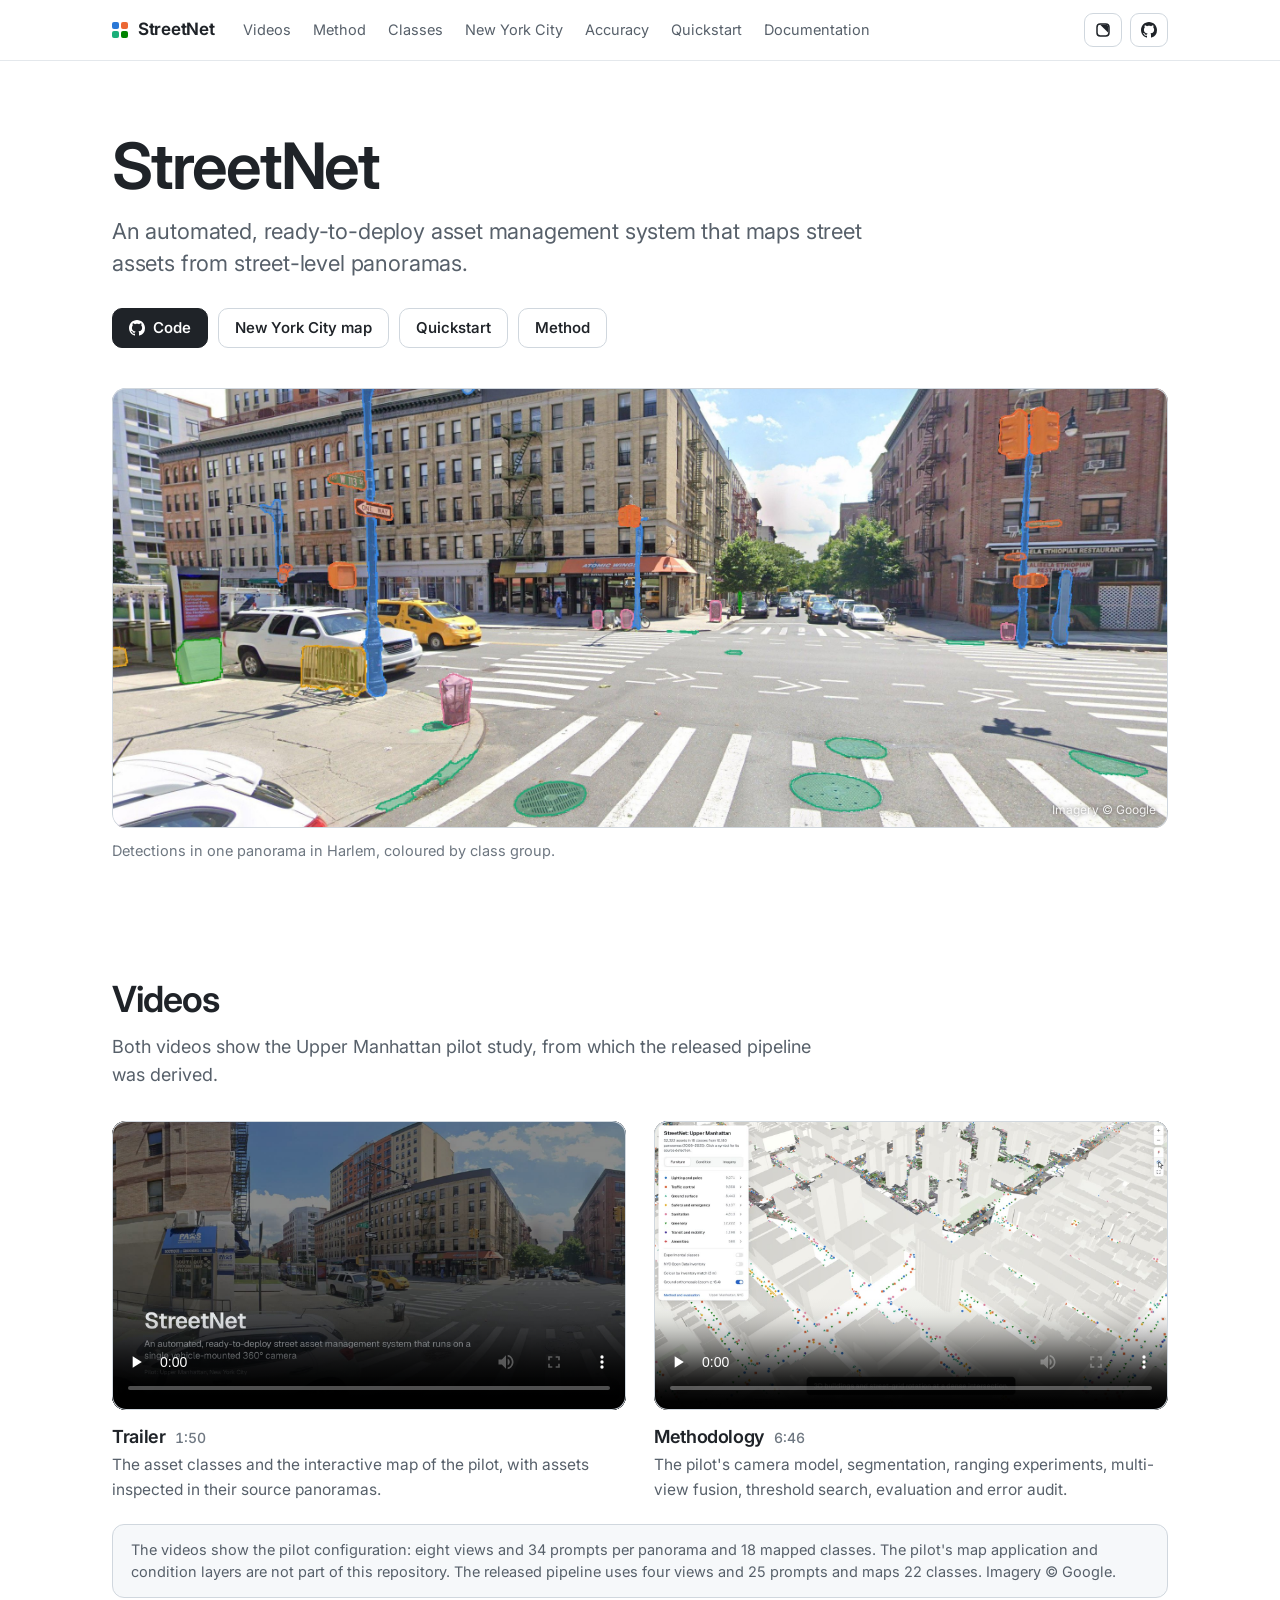
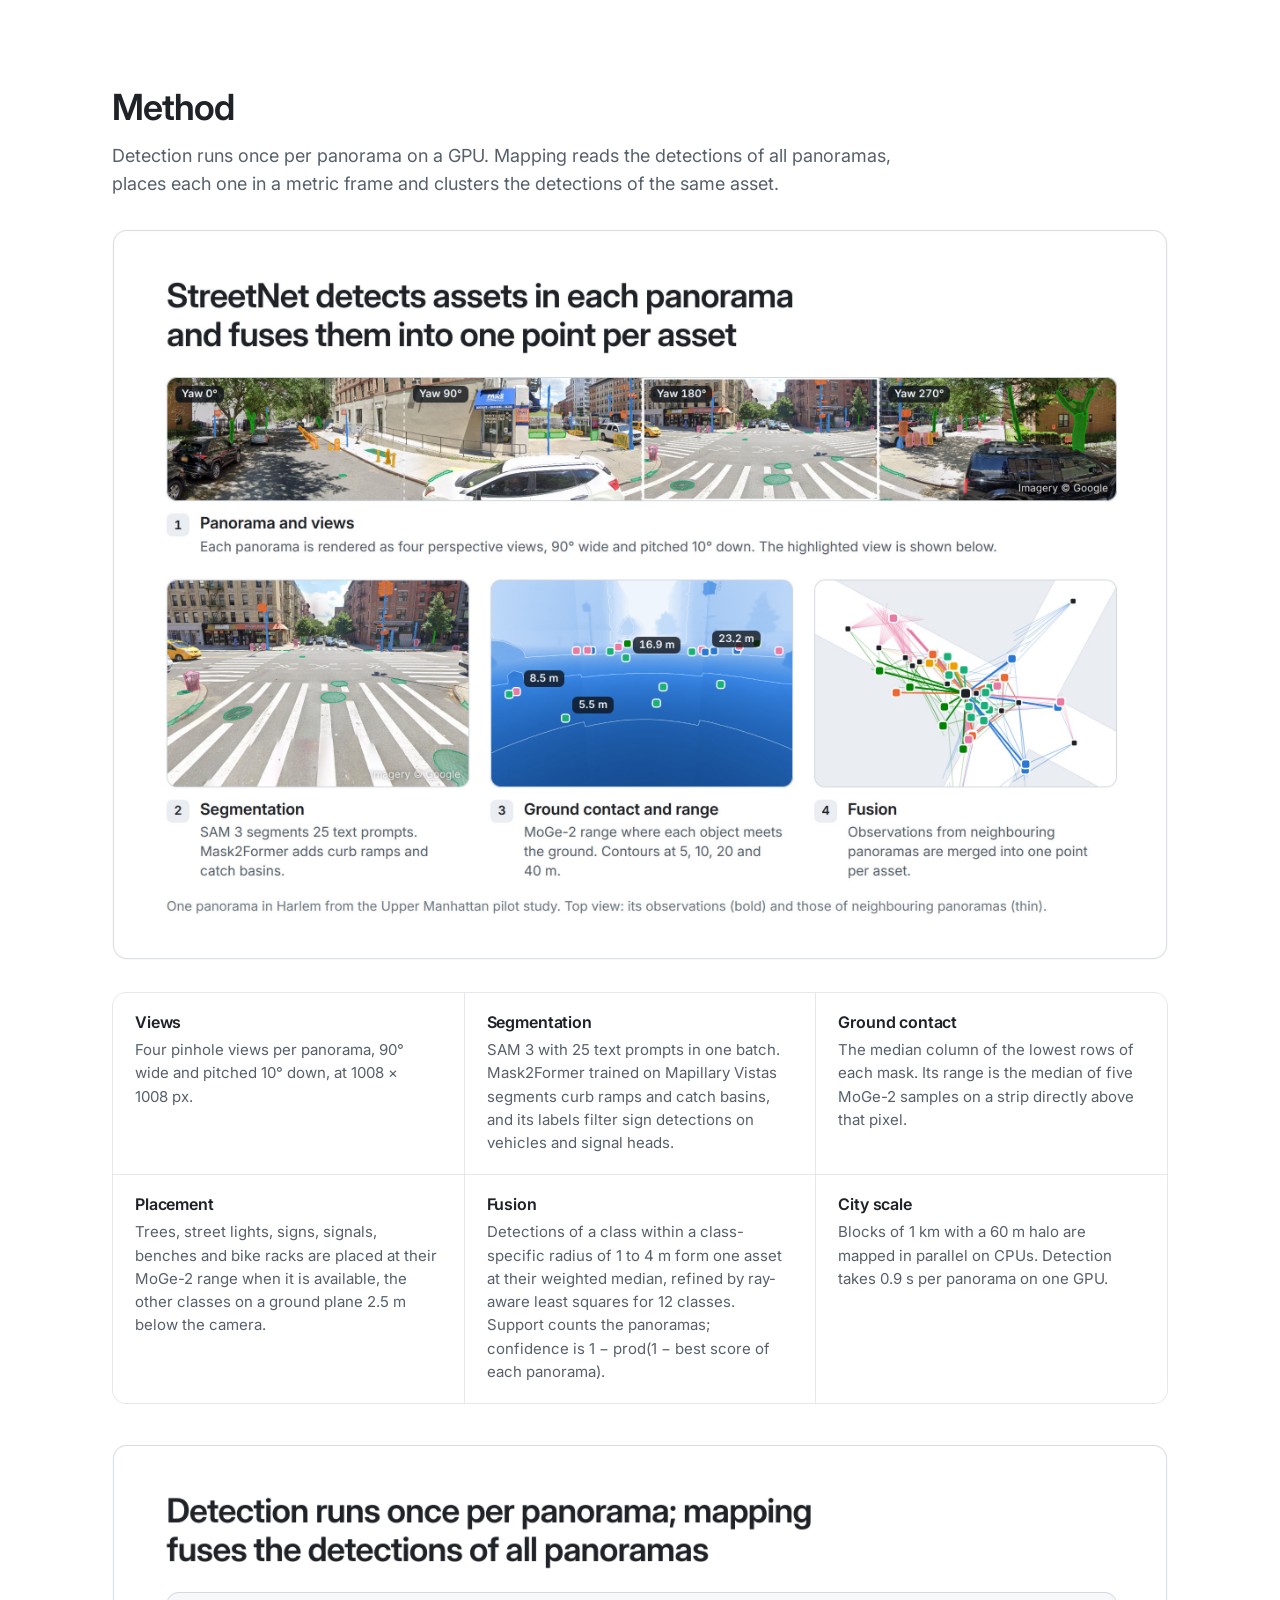
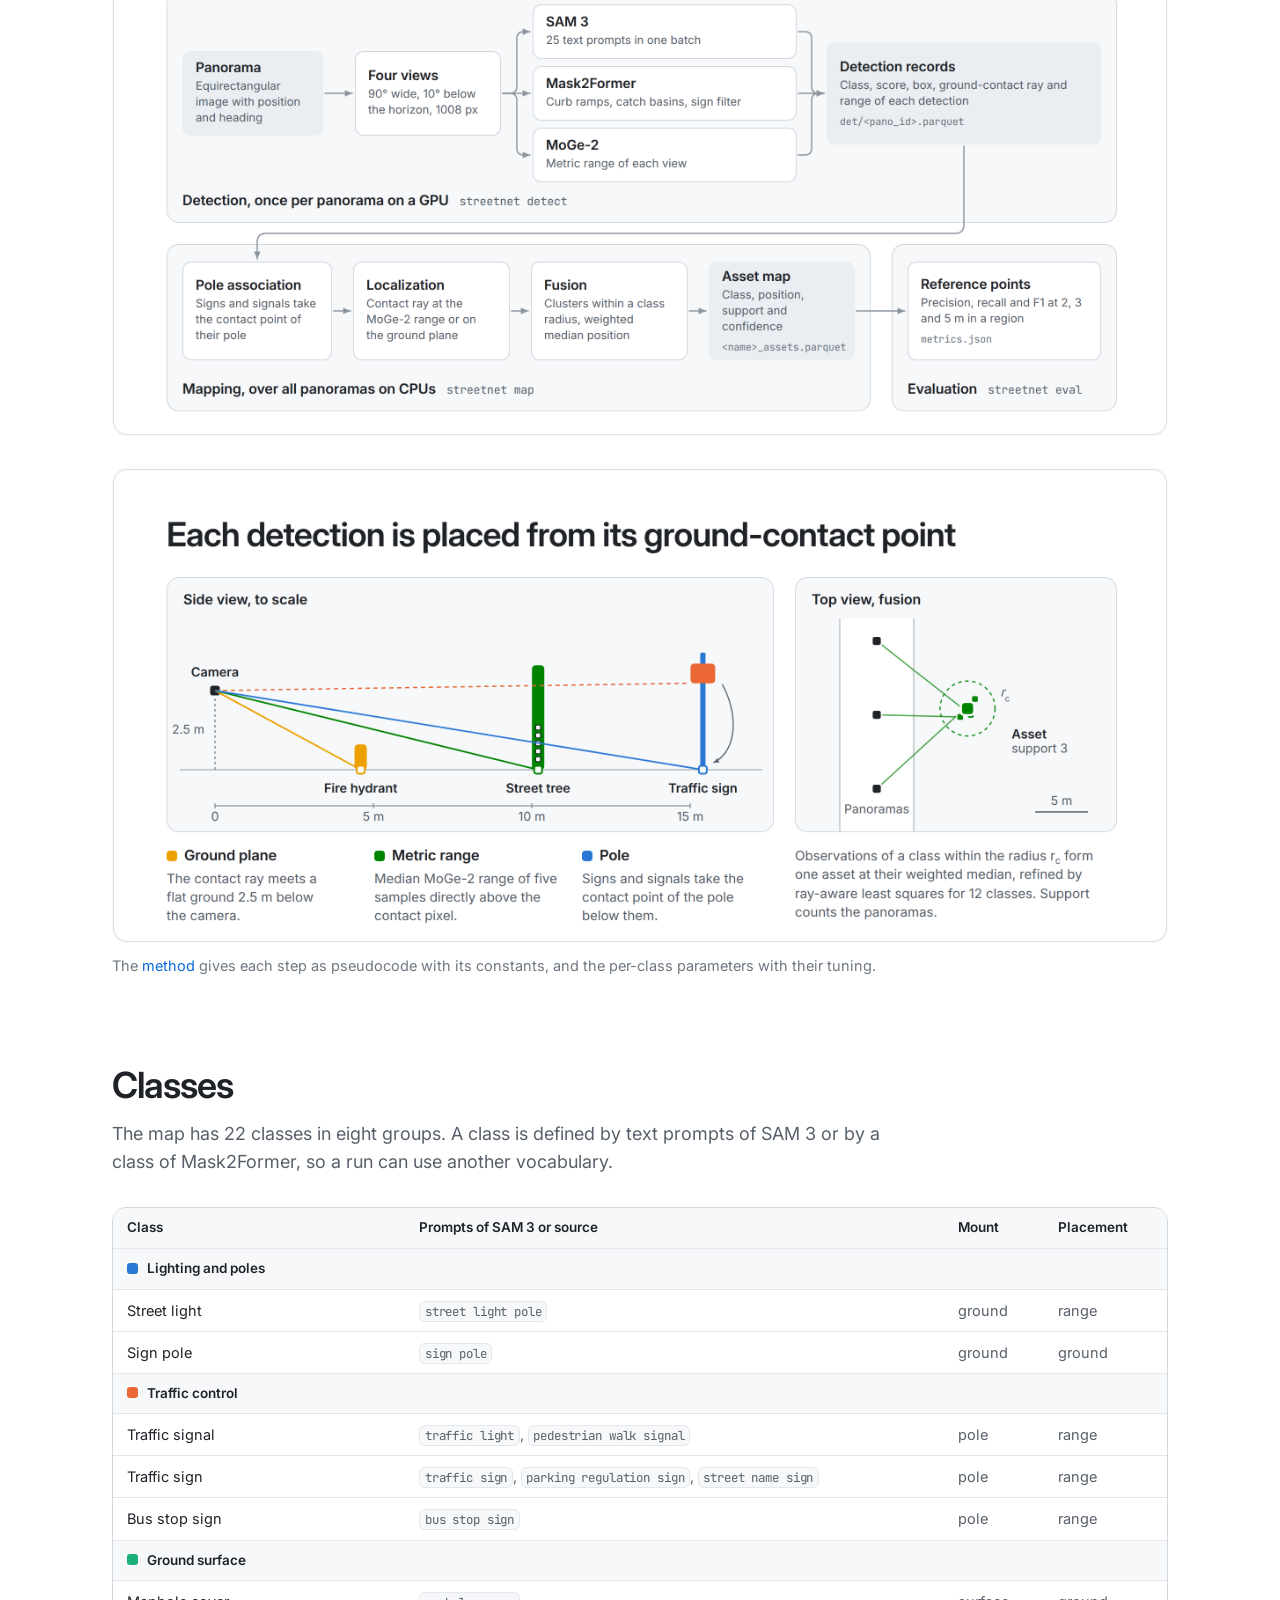
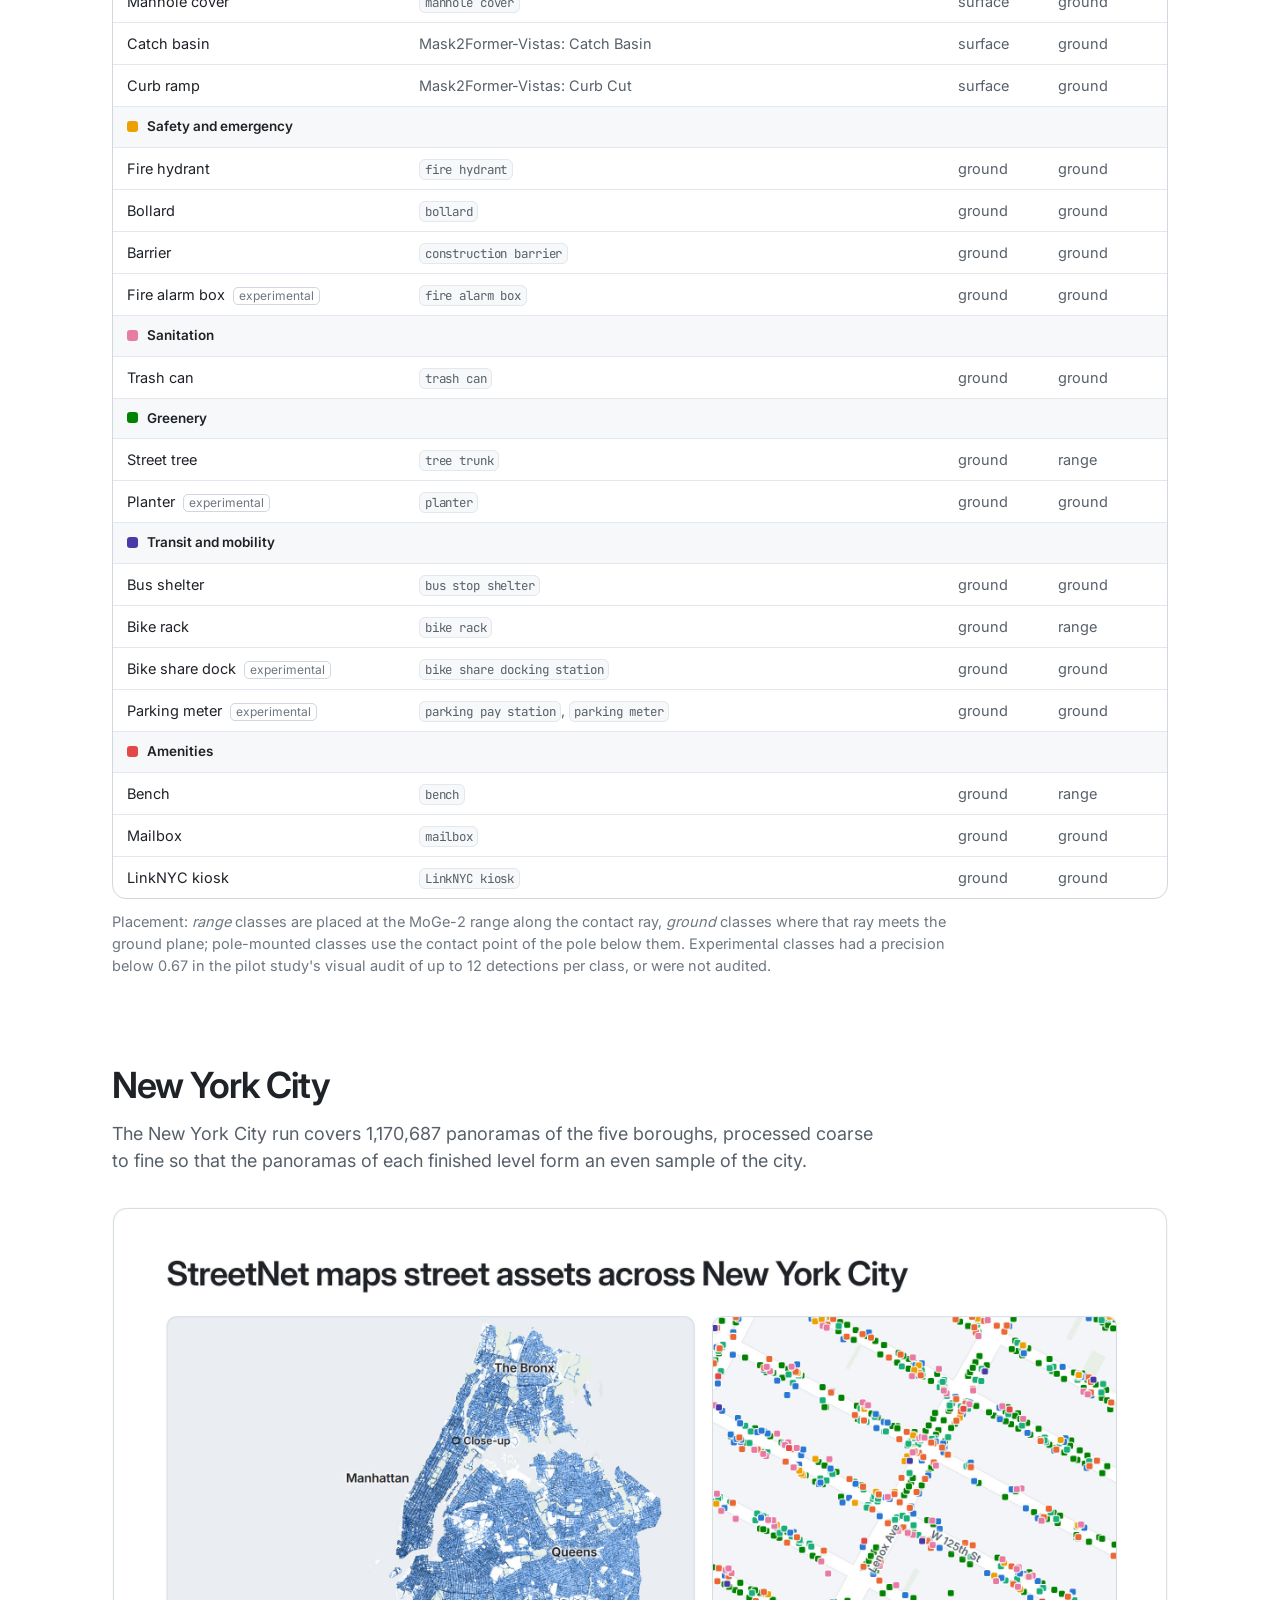
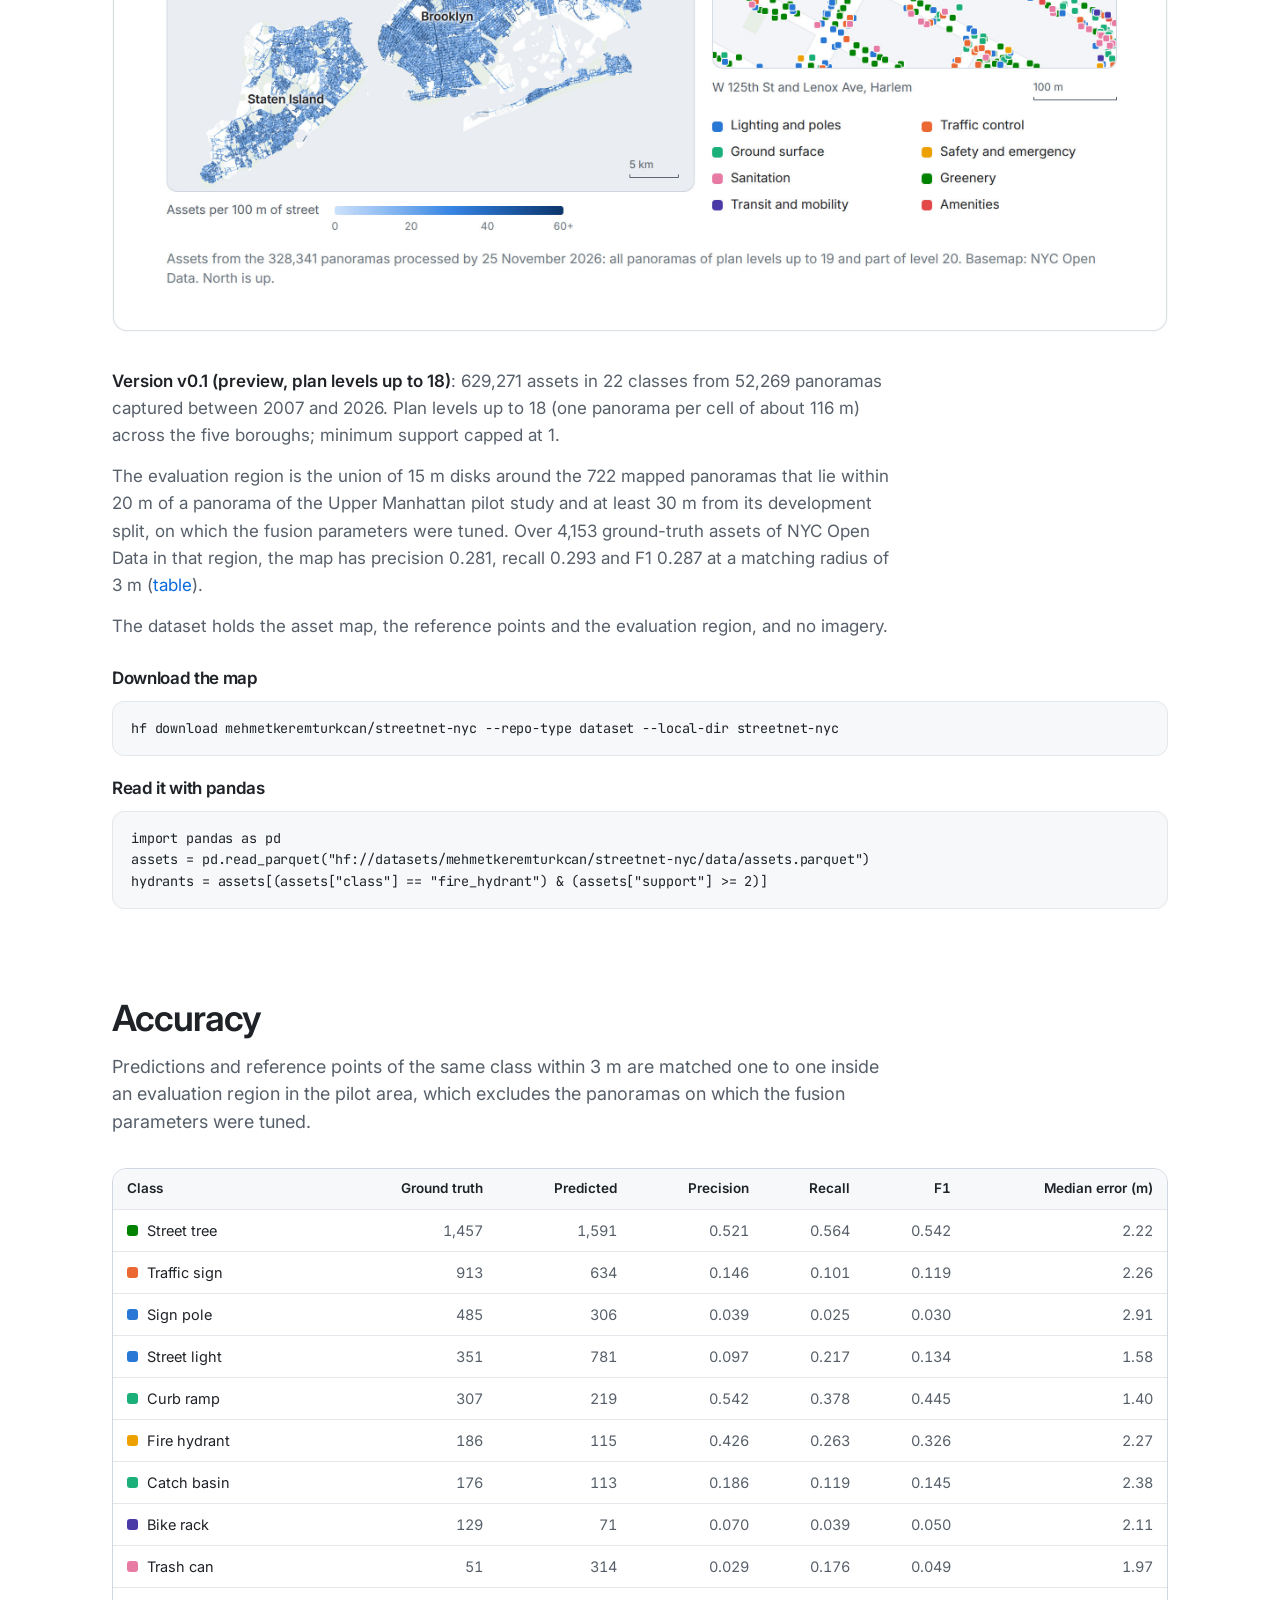
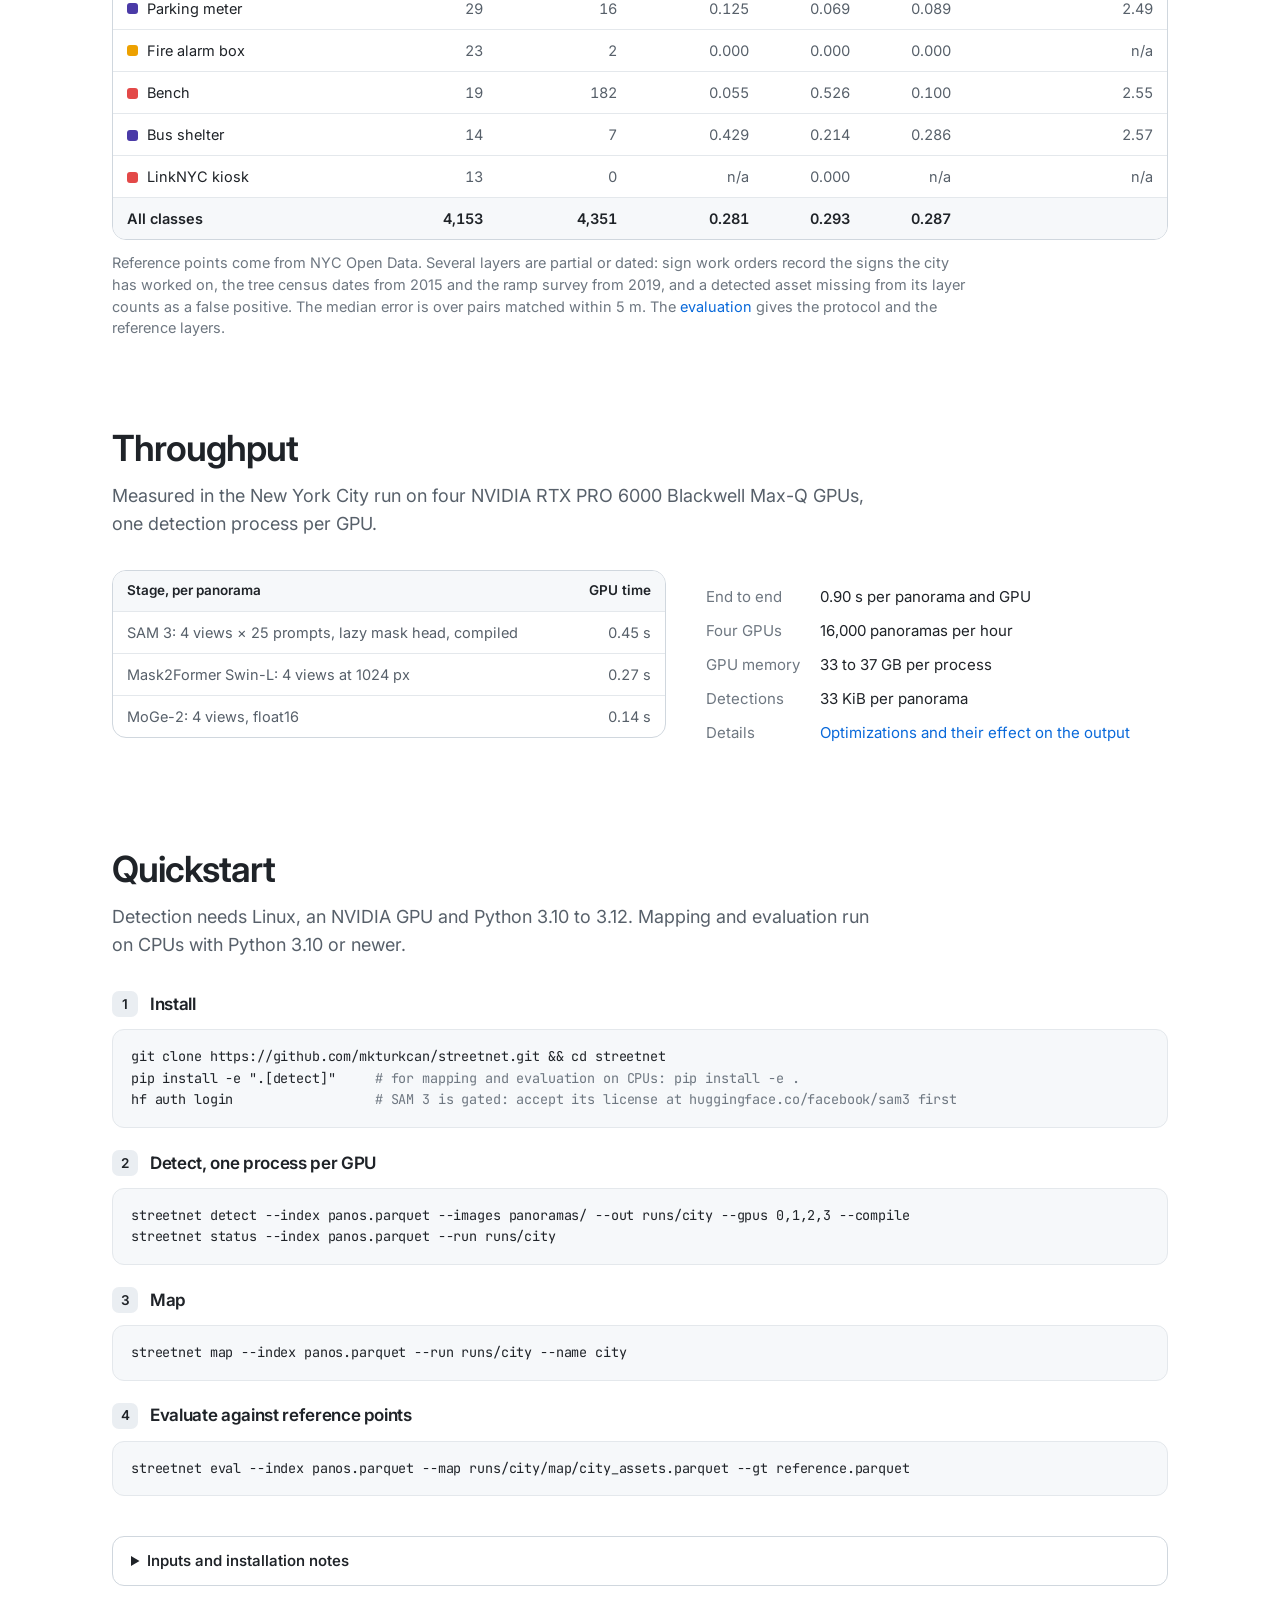
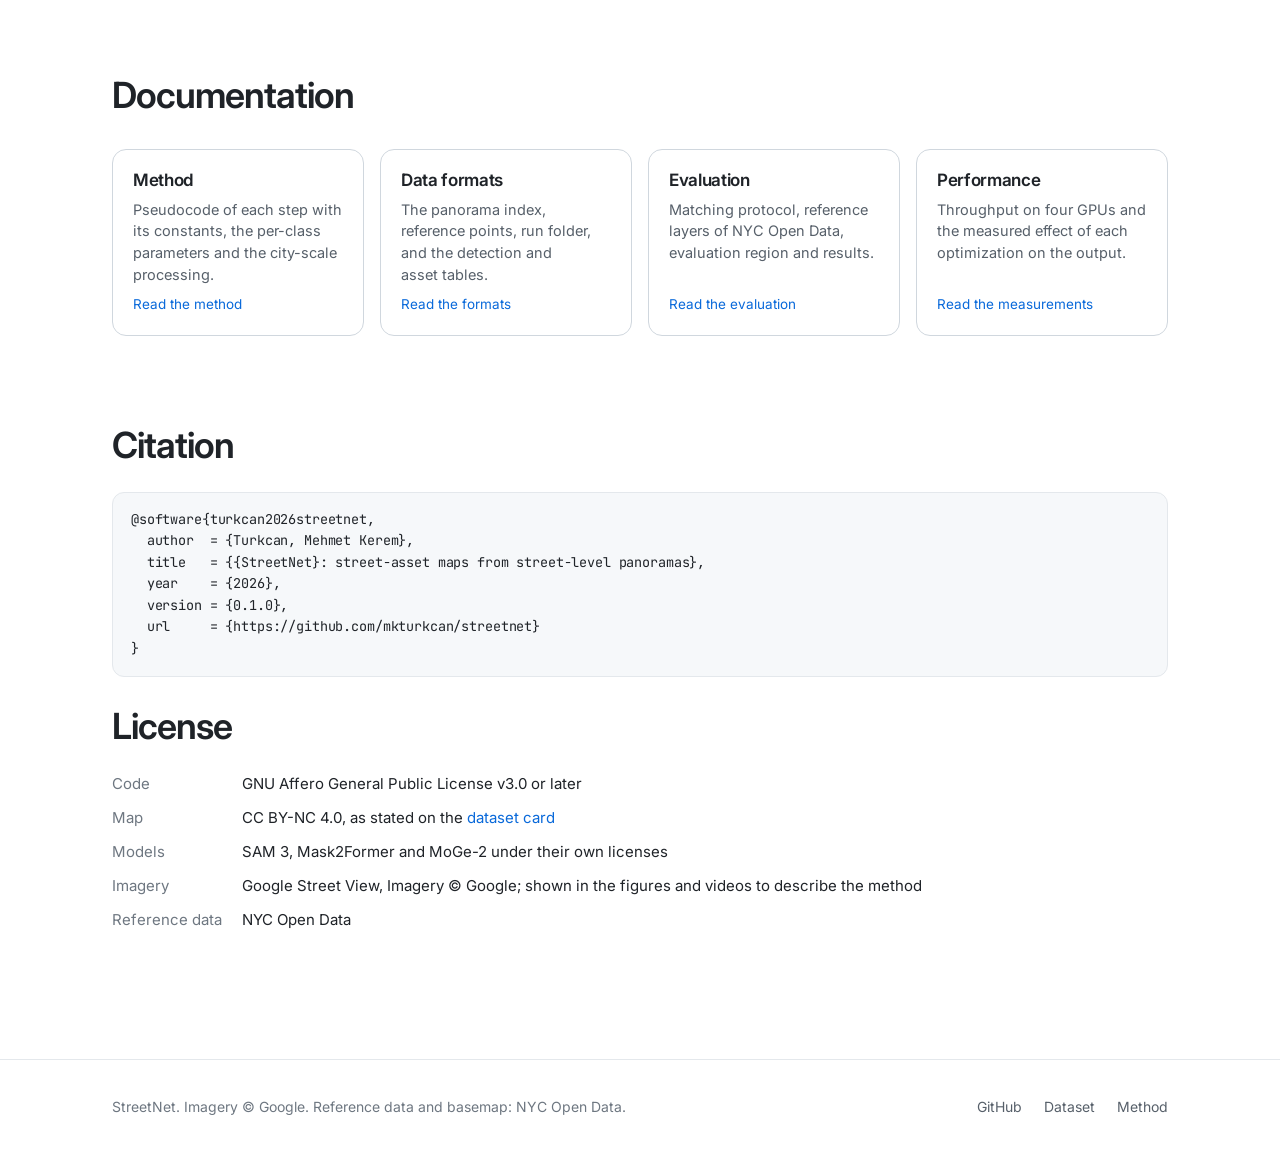
==== commit eb36817b: "Figures and page: least-squares refinement of fusion stated; documentation table headers The fusion " ====
--- a/docs/index.html
+++ b/docs/index.html
@@ -96,7 +96,7 @@
           <div class="fact"><h3>Segmentation</h3><p>SAM 3 with 25 text prompts in one batch. Mask2Former trained on Mapillary Vistas segments curb ramps and catch basins, and its labels filter sign detections on vehicles and signal heads.</p></div>
           <div class="fact"><h3>Ground contact</h3><p>The median column of the lowest rows of each mask. Its range is the median of five MoGe-2 samples on a strip directly above that pixel.</p></div>
           <div class="fact"><h3>Placement</h3><p>Trees, street lights, signs, signals, benches and bike racks are placed at their MoGe-2 range when it is available, the other classes on a ground plane 2.5 m below the camera.</p></div>
-          <div class="fact"><h3>Fusion</h3><p>Detections of a class within a class-specific radius of 1 to 4 m form one asset at their weighted median. Support counts the panoramas; confidence is 1 − prod(1 − best score of each panorama).</p></div>
+          <div class="fact"><h3>Fusion</h3><p>Detections of a class within a class-specific radius of 1 to 4 m form one asset at their weighted median, refined by ray-aware least squares for 12 classes. Support counts the panoramas; confidence is 1 − prod(1 − best score of each panorama).</p></div>
           <div class="fact"><h3>City scale</h3><p>Blocks of 1 km with a 60 m halo are mapped in parallel on CPUs. Detection takes 0.9 s per panorama on one GPU.</p></div>
         </div>
         <figure class="fig" style="margin-top:40px">
@@ -168,7 +168,7 @@
       <div class="sec-body">
         <figure class="fig">
           <a href="assets/figures/nyc_map.jpg" class="zoom" aria-label="Open the figure at full size"><picture><source srcset="assets/figures/nyc_map-dark.jpg" media="(prefers-color-scheme: dark)" data-dark>
-            <img src="assets/figures/nyc_map.jpg" width="2400" height="1520" loading="lazy" alt="Assets per 100 m of street across the five boroughs, and a close-up at W 125th St and Lenox Ave with one square per asset"></picture></a>
+            <img src="assets/figures/nyc_map.jpg" width="2400" height="1646" loading="lazy" alt="Assets per 100 m of street across the five boroughs, and a close-up at W 125th St and Lenox Ave with one square per asset"></picture></a>
         </figure>
         <div class="stack" style="margin-top:36px">
           <div class="prose">
--- a/docs/assets/css/site.css
+++ b/docs/assets/css/site.css
@@ -64,6 +64,7 @@
 :focus-visible { outline: 2px solid var(--accent); outline-offset: 2px; border-radius: 4px; }
 h1, h2, h3, h4 { color: var(--text); font-weight: 620; letter-spacing: -0.02em; line-height: 1.2; margin: 0; text-wrap: balance; }
 p { margin: 0; text-wrap: pretty; }
+sub { line-height: 0; }
 code { font-family: var(--mono); font-size: 0.86em; background: var(--surface); border: 1px solid var(--border-muted);
        border-radius: 6px; padding: 0.08em 0.36em; letter-spacing: -0.01em; }
 .wrap { max-width: var(--wrap); margin: 0 auto; padding: 0 32px; }
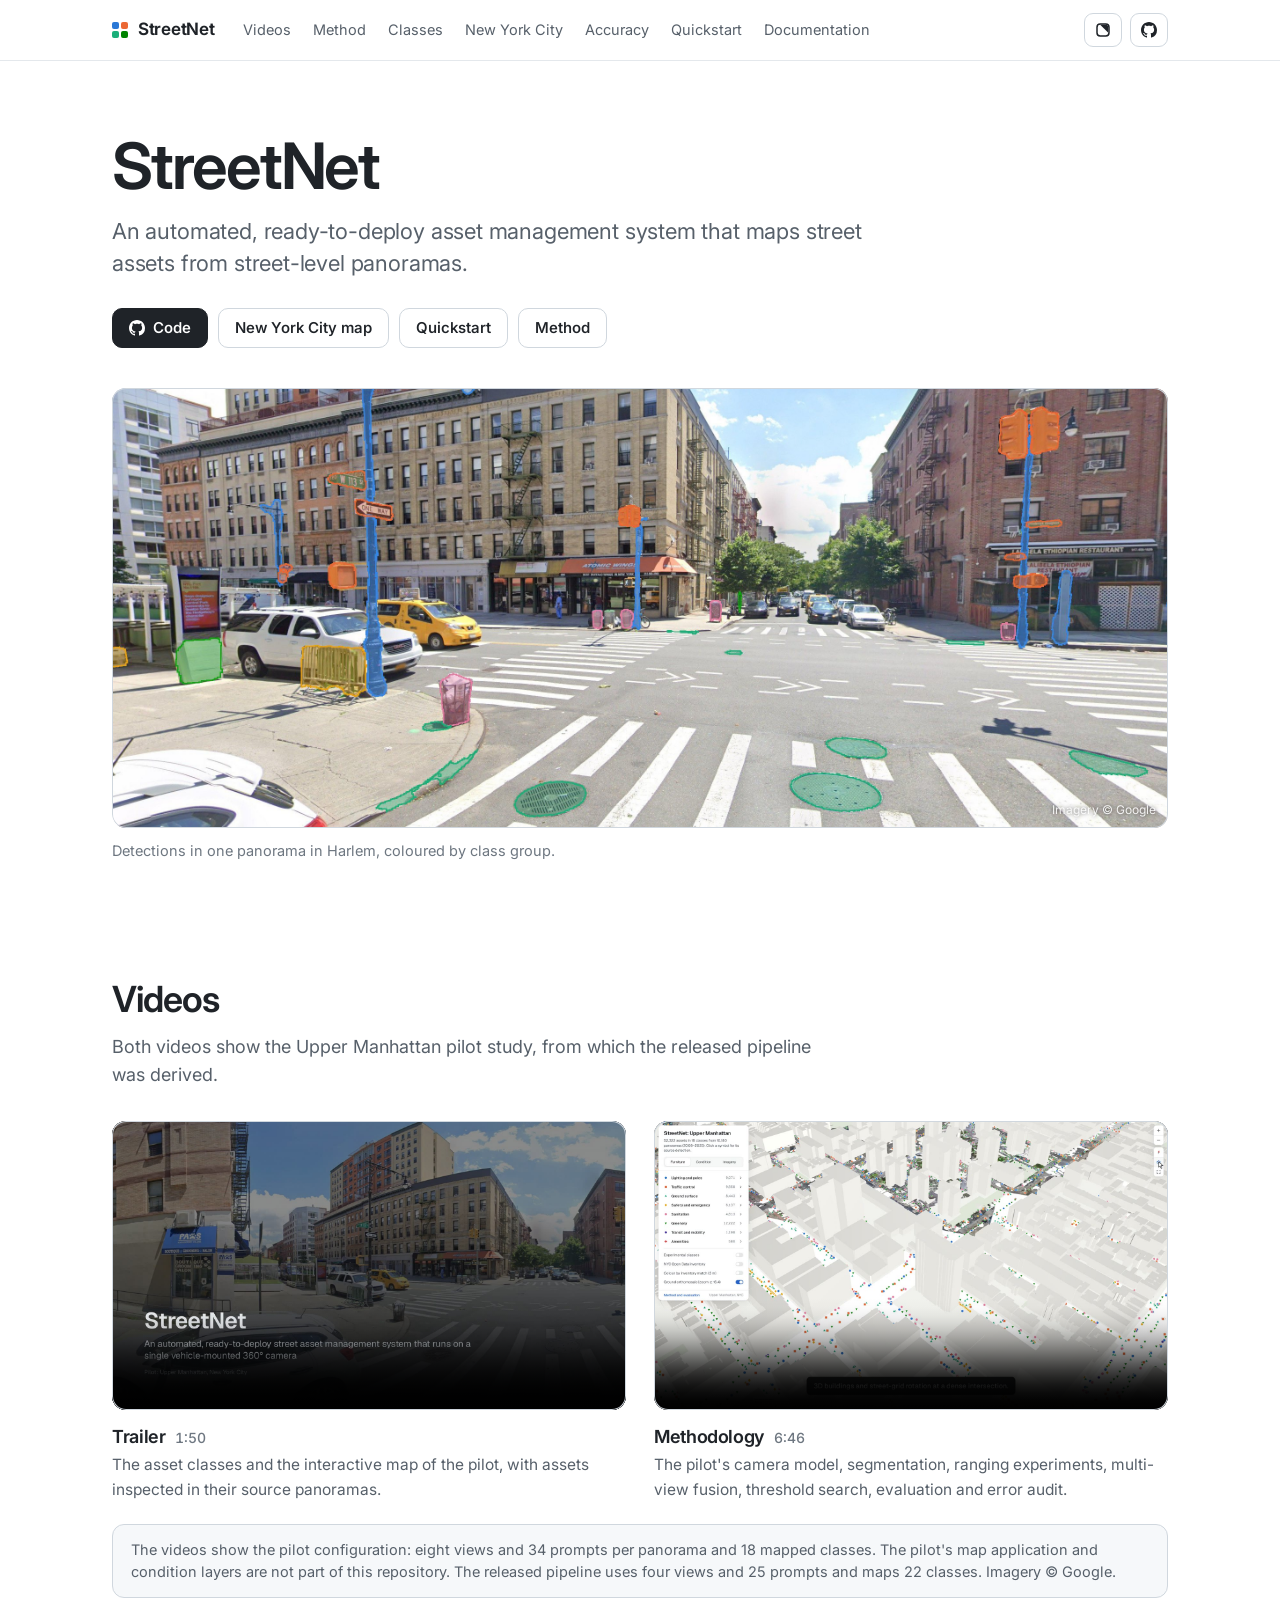
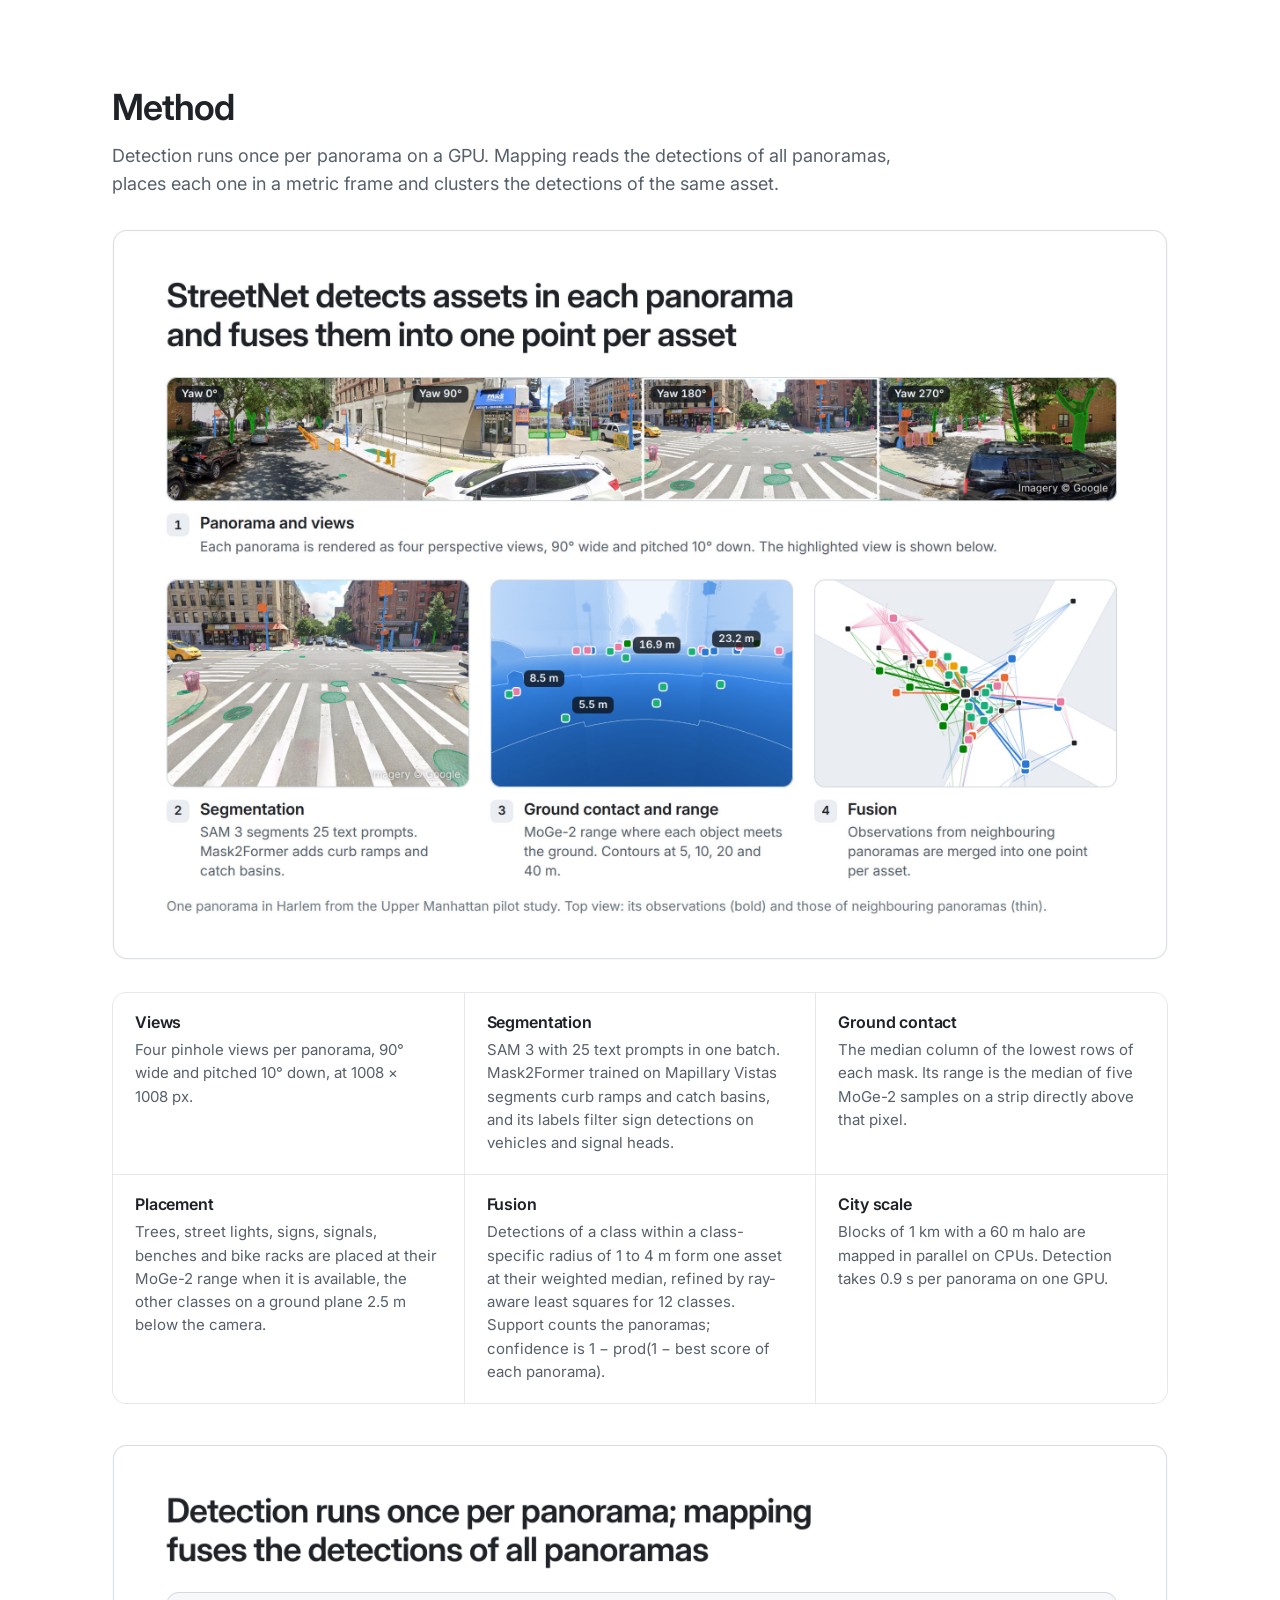
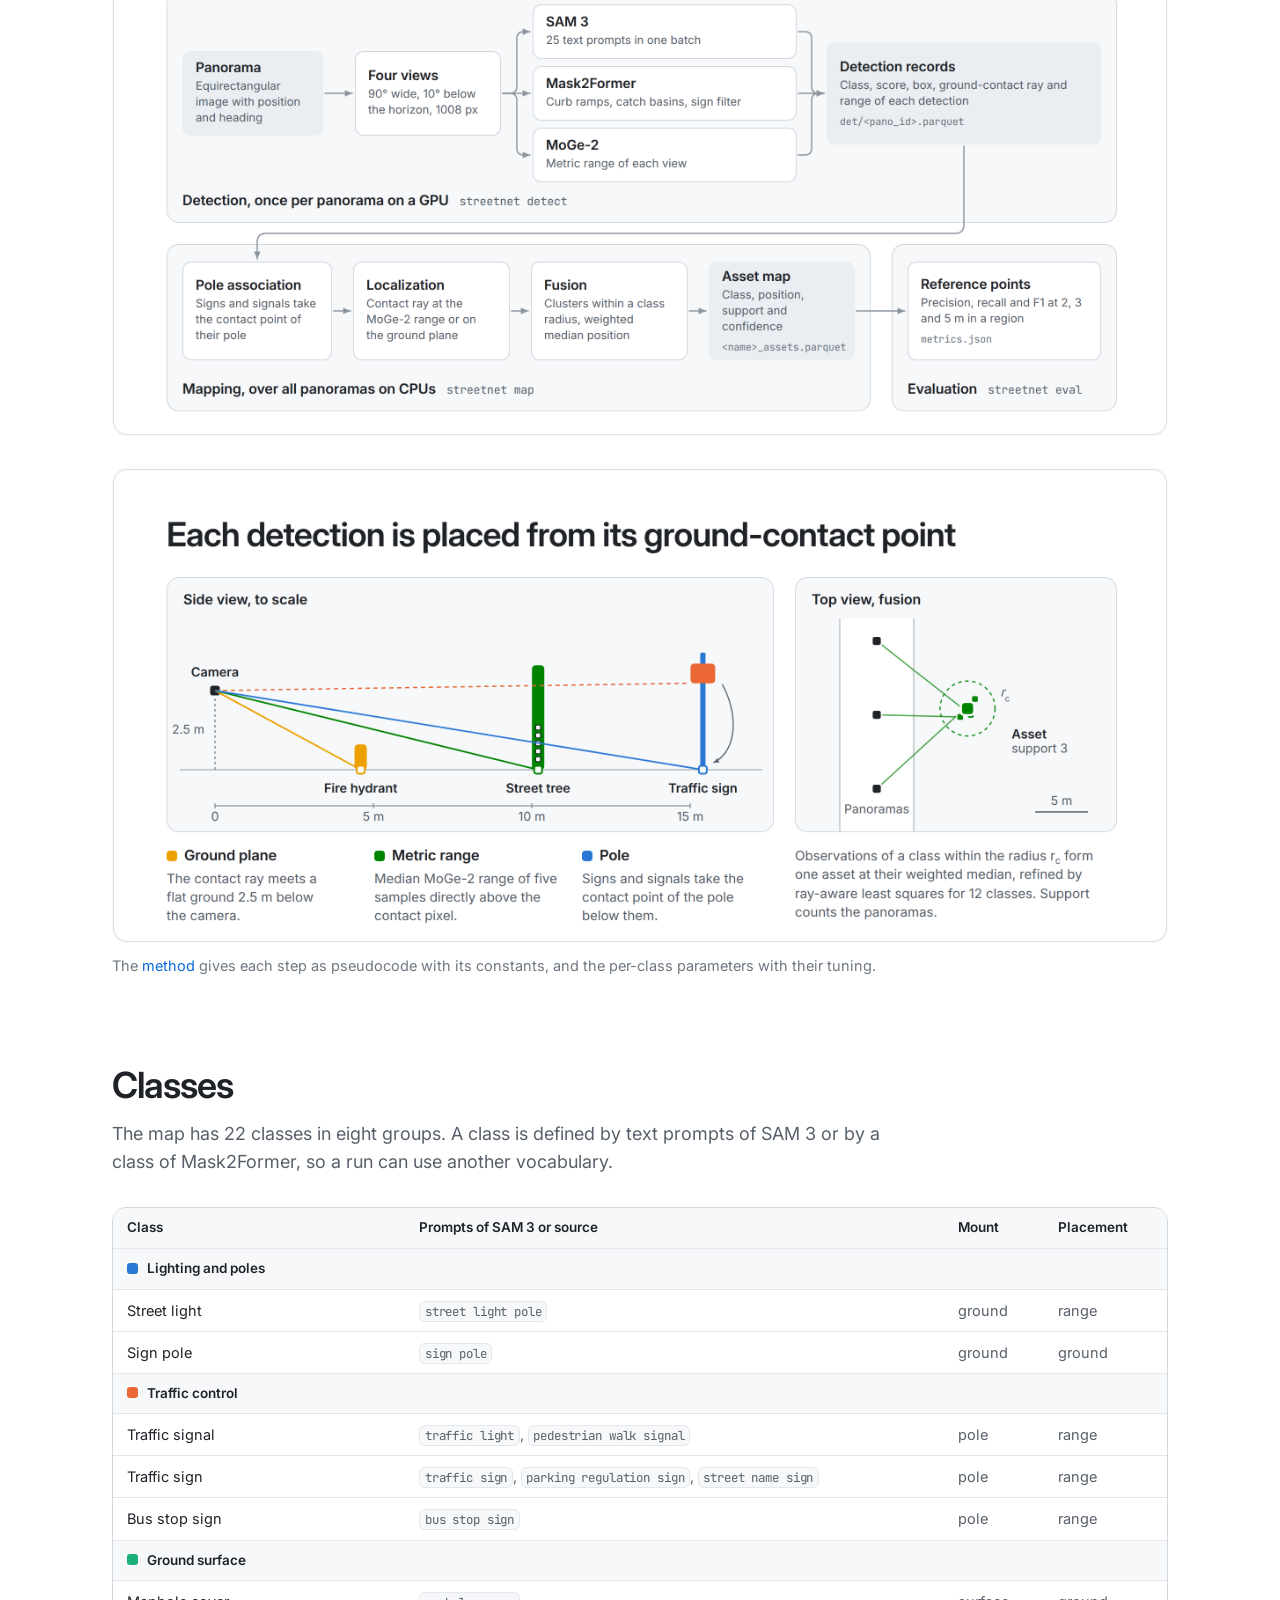
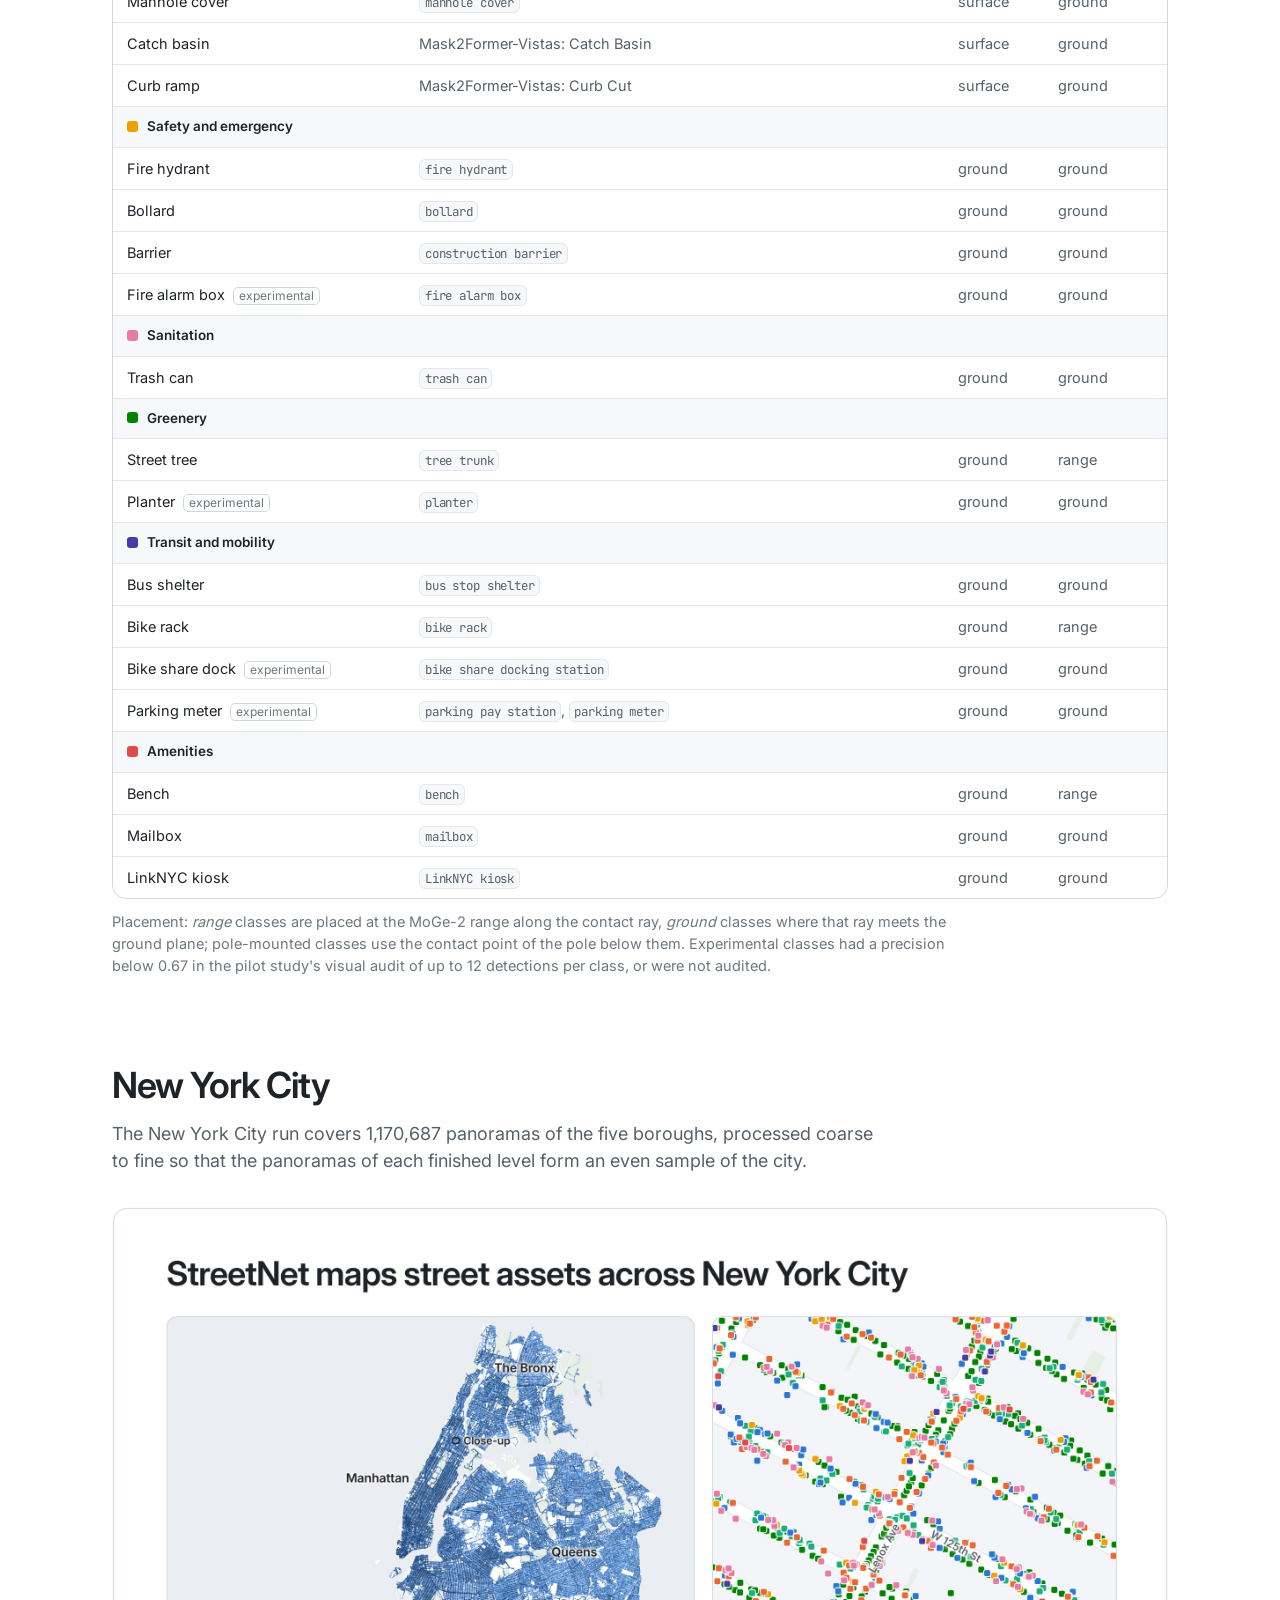
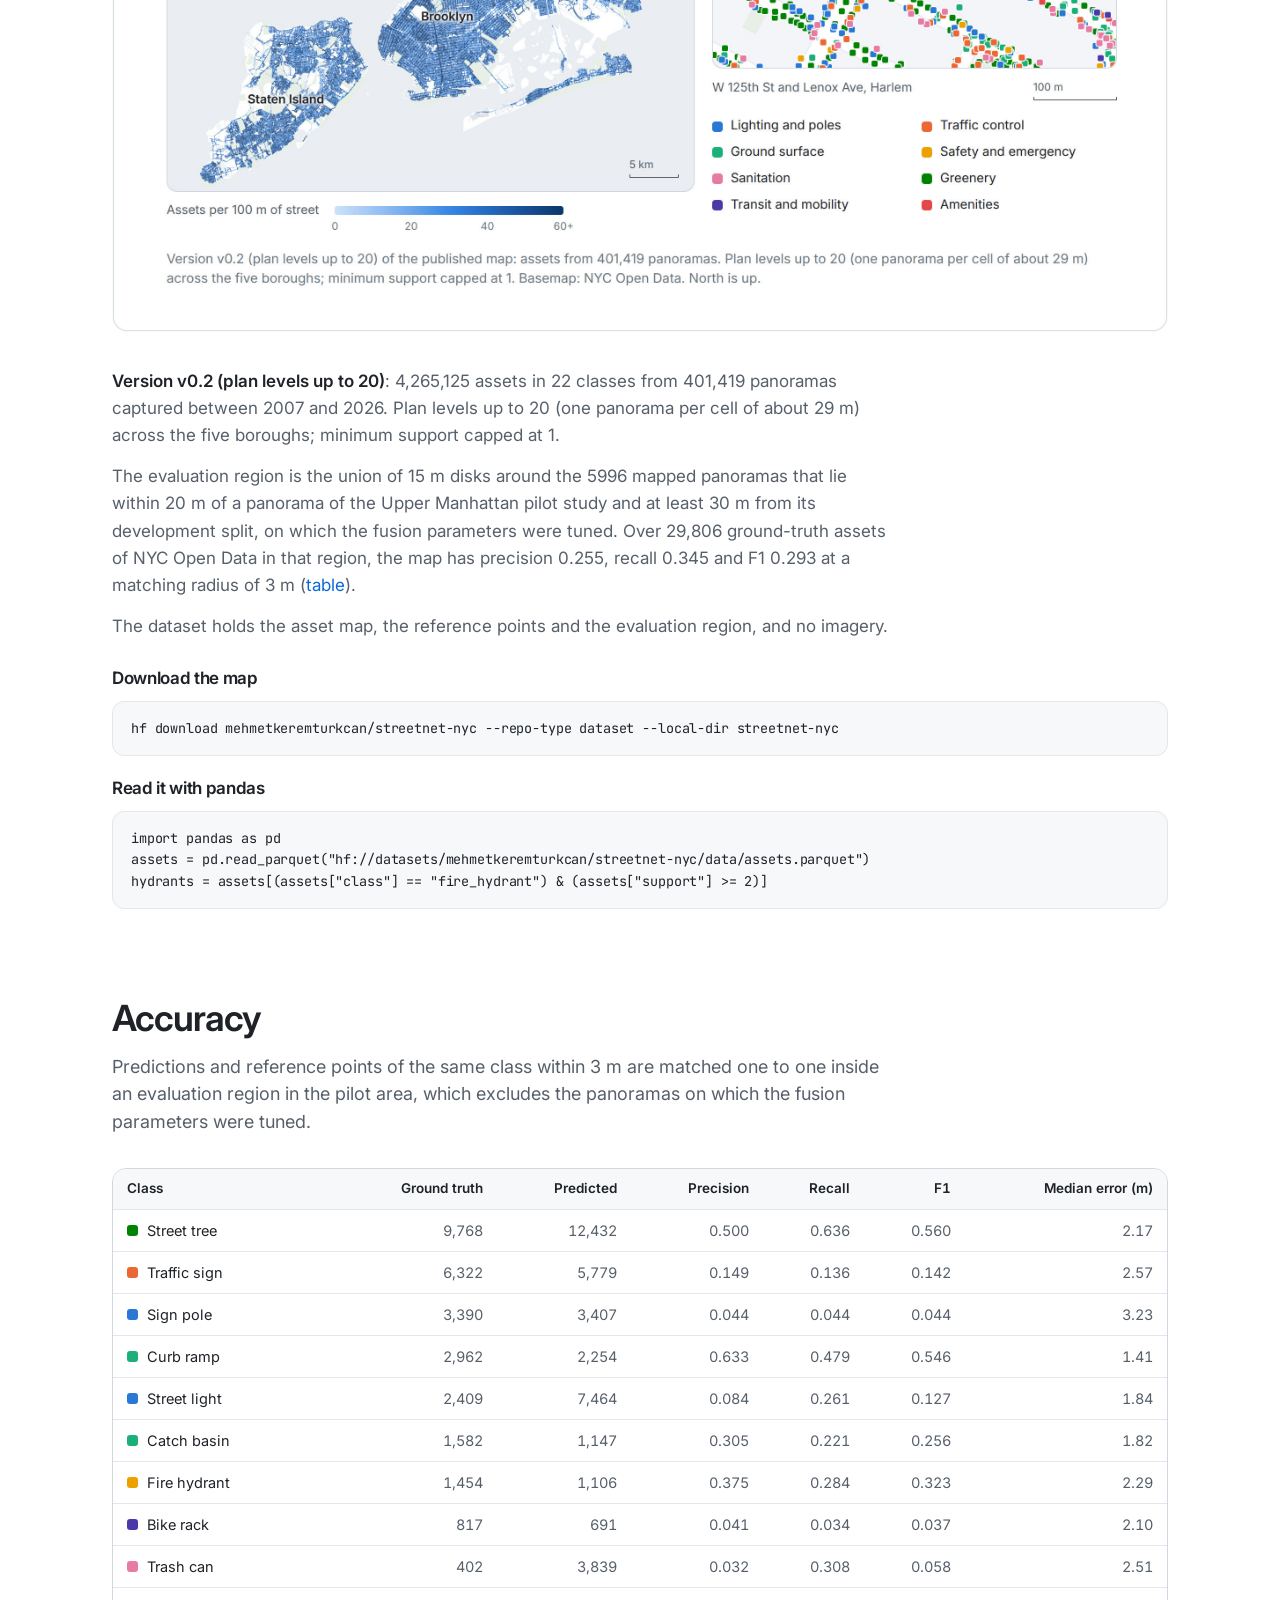
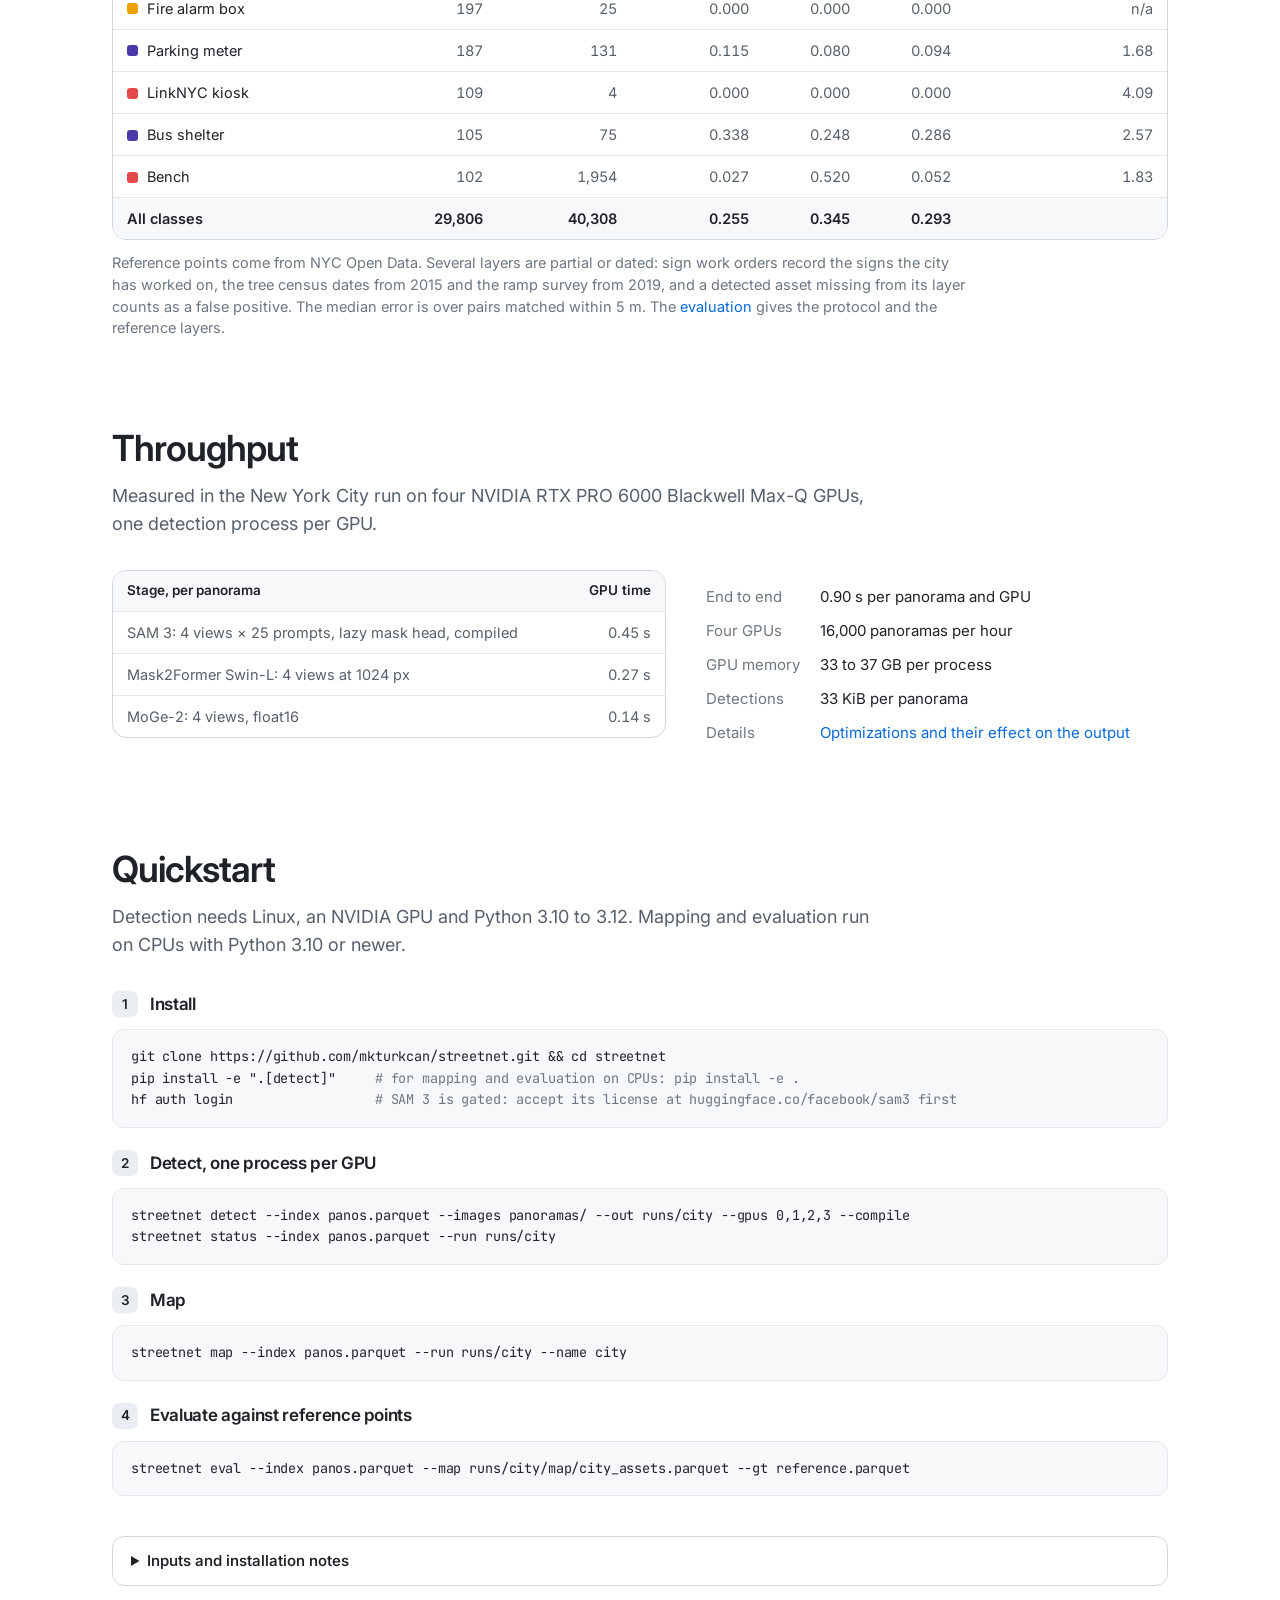
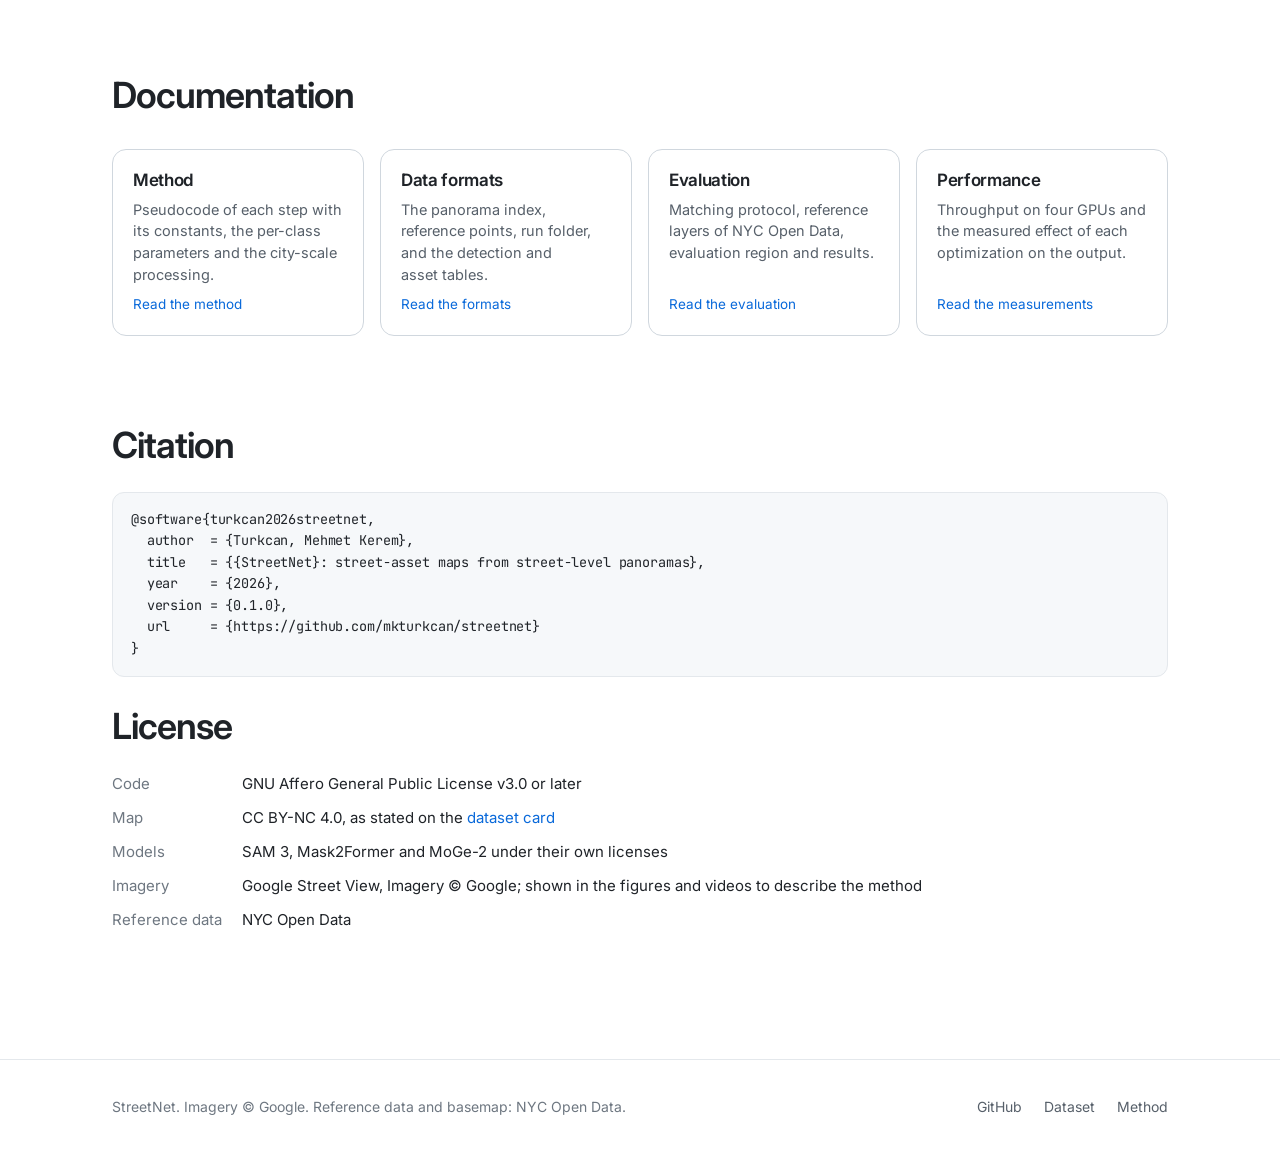
==== commit ee176c66: "Map figure and tables from dataset v0.2 (plan levels up to 20) Co-Authored-By: Claude Opus 5.5 <nore" ====
--- a/docs/index.html
+++ b/docs/index.html
@@ -173,8 +173,8 @@
         <div class="stack" style="margin-top:36px">
           <div class="prose">
 <!-- nyc:start -->
-<p><strong>Version v0.1 (preview, plan levels up to 18)</strong>: 629,271 assets in 22 classes from 52,269 panoramas captured between 2007 and 2026. Plan levels up to 18 (one panorama per cell of about 116 m) across the five boroughs; minimum support capped at 1.</p>
-<p>The evaluation region is the union of 15 m disks around the 722 mapped panoramas that lie within 20 m of a panorama of the Upper Manhattan pilot study and at least 30 m from its development split, on which the fusion parameters were tuned. Over 4,153 ground-truth assets of NYC Open Data in that region, the map has precision 0.281, recall 0.293 and F1 0.287 at a matching radius of 3 m (<a href="#accuracy">table</a>).</p>
+<p><strong>Version v0.2 (plan levels up to 20)</strong>: 4,265,125 assets in 22 classes from 401,419 panoramas captured between 2007 and 2026. Plan levels up to 20 (one panorama per cell of about 29 m) across the five boroughs; minimum support capped at 1.</p>
+<p>The evaluation region is the union of 15 m disks around the 5996 mapped panoramas that lie within 20 m of a panorama of the Upper Manhattan pilot study and at least 30 m from its development split, on which the fusion parameters were tuned. Over 29,806 ground-truth assets of NYC Open Data in that region, the map has precision 0.255, recall 0.345 and F1 0.293 at a matching radius of 3 m (<a href="#accuracy">table</a>).</p>
 <p>The dataset holds the asset map, the reference points and the evaluation region, and no imagery.</p>
 <!-- nyc:end -->
           </div>
@@ -201,21 +201,21 @@
 <!-- accuracy:start -->
 <div class="table-wrap"><table>
 <thead><tr><th>Class</th><th class="n">Ground truth</th><th class="n">Predicted</th><th class="n">Precision</th><th class="n">Recall</th><th class="n">F1</th><th class="n">Median error (m)</th></tr></thead><tbody>
-<tr><td class="cls"><span class="sq" style="background:var(--g5)"></span>Street tree</td><td class="n">1,457</td><td class="n">1,591</td><td class="n">0.521</td><td class="n">0.564</td><td class="n">0.542</td><td class="n">2.22</td></tr>
-<tr><td class="cls"><span class="sq" style="background:var(--g1)"></span>Traffic sign</td><td class="n">913</td><td class="n">634</td><td class="n">0.146</td><td class="n">0.101</td><td class="n">0.119</td><td class="n">2.26</td></tr>
-<tr><td class="cls"><span class="sq" style="background:var(--g0)"></span>Sign pole</td><td class="n">485</td><td class="n">306</td><td class="n">0.039</td><td class="n">0.025</td><td class="n">0.030</td><td class="n">2.91</td></tr>
-<tr><td class="cls"><span class="sq" style="background:var(--g0)"></span>Street light</td><td class="n">351</td><td class="n">781</td><td class="n">0.097</td><td class="n">0.217</td><td class="n">0.134</td><td class="n">1.58</td></tr>
-<tr><td class="cls"><span class="sq" style="background:var(--g2)"></span>Curb ramp</td><td class="n">307</td><td class="n">219</td><td class="n">0.542</td><td class="n">0.378</td><td class="n">0.445</td><td class="n">1.40</td></tr>
-<tr><td class="cls"><span class="sq" style="background:var(--g3)"></span>Fire hydrant</td><td class="n">186</td><td class="n">115</td><td class="n">0.426</td><td class="n">0.263</td><td class="n">0.326</td><td class="n">2.27</td></tr>
-<tr><td class="cls"><span class="sq" style="background:var(--g2)"></span>Catch basin</td><td class="n">176</td><td class="n">113</td><td class="n">0.186</td><td class="n">0.119</td><td class="n">0.145</td><td class="n">2.38</td></tr>
-<tr><td class="cls"><span class="sq" style="background:var(--g6)"></span>Bike rack</td><td class="n">129</td><td class="n">71</td><td class="n">0.070</td><td class="n">0.039</td><td class="n">0.050</td><td class="n">2.11</td></tr>
-<tr><td class="cls"><span class="sq" style="background:var(--g4)"></span>Trash can</td><td class="n">51</td><td class="n">314</td><td class="n">0.029</td><td class="n">0.176</td><td class="n">0.049</td><td class="n">1.97</td></tr>
-<tr><td class="cls"><span class="sq" style="background:var(--g6)"></span>Parking meter</td><td class="n">29</td><td class="n">16</td><td class="n">0.125</td><td class="n">0.069</td><td class="n">0.089</td><td class="n">2.49</td></tr>
-<tr><td class="cls"><span class="sq" style="background:var(--g3)"></span>Fire alarm box</td><td class="n">23</td><td class="n">2</td><td class="n">0.000</td><td class="n">0.000</td><td class="n">0.000</td><td class="n">n/a</td></tr>
-<tr><td class="cls"><span class="sq" style="background:var(--g7)"></span>Bench</td><td class="n">19</td><td class="n">182</td><td class="n">0.055</td><td class="n">0.526</td><td class="n">0.100</td><td class="n">2.55</td></tr>
-<tr><td class="cls"><span class="sq" style="background:var(--g6)"></span>Bus shelter</td><td class="n">14</td><td class="n">7</td><td class="n">0.429</td><td class="n">0.214</td><td class="n">0.286</td><td class="n">2.57</td></tr>
-<tr><td class="cls"><span class="sq" style="background:var(--g7)"></span>LinkNYC kiosk</td><td class="n">13</td><td class="n">0</td><td class="n">n/a</td><td class="n">0.000</td><td class="n">n/a</td><td class="n">n/a</td></tr>
-<tr class="total"><td>All classes</td><td class="n">4,153</td><td class="n">4,351</td><td class="n">0.281</td><td class="n">0.293</td><td class="n">0.287</td><td class="n"></td></tr>
+<tr><td class="cls"><span class="sq" style="background:var(--g5)"></span>Street tree</td><td class="n">9,768</td><td class="n">12,432</td><td class="n">0.500</td><td class="n">0.636</td><td class="n">0.560</td><td class="n">2.17</td></tr>
+<tr><td class="cls"><span class="sq" style="background:var(--g1)"></span>Traffic sign</td><td class="n">6,322</td><td class="n">5,779</td><td class="n">0.149</td><td class="n">0.136</td><td class="n">0.142</td><td class="n">2.57</td></tr>
+<tr><td class="cls"><span class="sq" style="background:var(--g0)"></span>Sign pole</td><td class="n">3,390</td><td class="n">3,407</td><td class="n">0.044</td><td class="n">0.044</td><td class="n">0.044</td><td class="n">3.23</td></tr>
+<tr><td class="cls"><span class="sq" style="background:var(--g2)"></span>Curb ramp</td><td class="n">2,962</td><td class="n">2,254</td><td class="n">0.633</td><td class="n">0.479</td><td class="n">0.546</td><td class="n">1.41</td></tr>
+<tr><td class="cls"><span class="sq" style="background:var(--g0)"></span>Street light</td><td class="n">2,409</td><td class="n">7,464</td><td class="n">0.084</td><td class="n">0.261</td><td class="n">0.127</td><td class="n">1.84</td></tr>
+<tr><td class="cls"><span class="sq" style="background:var(--g2)"></span>Catch basin</td><td class="n">1,582</td><td class="n">1,147</td><td class="n">0.305</td><td class="n">0.221</td><td class="n">0.256</td><td class="n">1.82</td></tr>
+<tr><td class="cls"><span class="sq" style="background:var(--g3)"></span>Fire hydrant</td><td class="n">1,454</td><td class="n">1,106</td><td class="n">0.375</td><td class="n">0.284</td><td class="n">0.323</td><td class="n">2.29</td></tr>
+<tr><td class="cls"><span class="sq" style="background:var(--g6)"></span>Bike rack</td><td class="n">817</td><td class="n">691</td><td class="n">0.041</td><td class="n">0.034</td><td class="n">0.037</td><td class="n">2.10</td></tr>
+<tr><td class="cls"><span class="sq" style="background:var(--g4)"></span>Trash can</td><td class="n">402</td><td class="n">3,839</td><td class="n">0.032</td><td class="n">0.308</td><td class="n">0.058</td><td class="n">2.51</td></tr>
+<tr><td class="cls"><span class="sq" style="background:var(--g3)"></span>Fire alarm box</td><td class="n">197</td><td class="n">25</td><td class="n">0.000</td><td class="n">0.000</td><td class="n">0.000</td><td class="n">n/a</td></tr>
+<tr><td class="cls"><span class="sq" style="background:var(--g6)"></span>Parking meter</td><td class="n">187</td><td class="n">131</td><td class="n">0.115</td><td class="n">0.080</td><td class="n">0.094</td><td class="n">1.68</td></tr>
+<tr><td class="cls"><span class="sq" style="background:var(--g7)"></span>LinkNYC kiosk</td><td class="n">109</td><td class="n">4</td><td class="n">0.000</td><td class="n">0.000</td><td class="n">0.000</td><td class="n">4.09</td></tr>
+<tr><td class="cls"><span class="sq" style="background:var(--g6)"></span>Bus shelter</td><td class="n">105</td><td class="n">75</td><td class="n">0.338</td><td class="n">0.248</td><td class="n">0.286</td><td class="n">2.57</td></tr>
+<tr><td class="cls"><span class="sq" style="background:var(--g7)"></span>Bench</td><td class="n">102</td><td class="n">1,954</td><td class="n">0.027</td><td class="n">0.520</td><td class="n">0.052</td><td class="n">1.83</td></tr>
+<tr class="total"><td>All classes</td><td class="n">29,806</td><td class="n">40,308</td><td class="n">0.255</td><td class="n">0.345</td><td class="n">0.293</td><td class="n"></td></tr>
 </tbody></table></div>
 <!-- accuracy:end -->
         <p class="cap">Reference points come from NYC Open Data. Several layers are partial or dated: sign work orders record the signs the city has worked on, the tree census dates from 2015 and the ramp survey from 2019, and a detected asset missing from its layer counts as a false positive. The median error is over pairs matched within 5 m. The <a href="evaluation.html">evaluation</a> gives the protocol and the reference layers.</p>
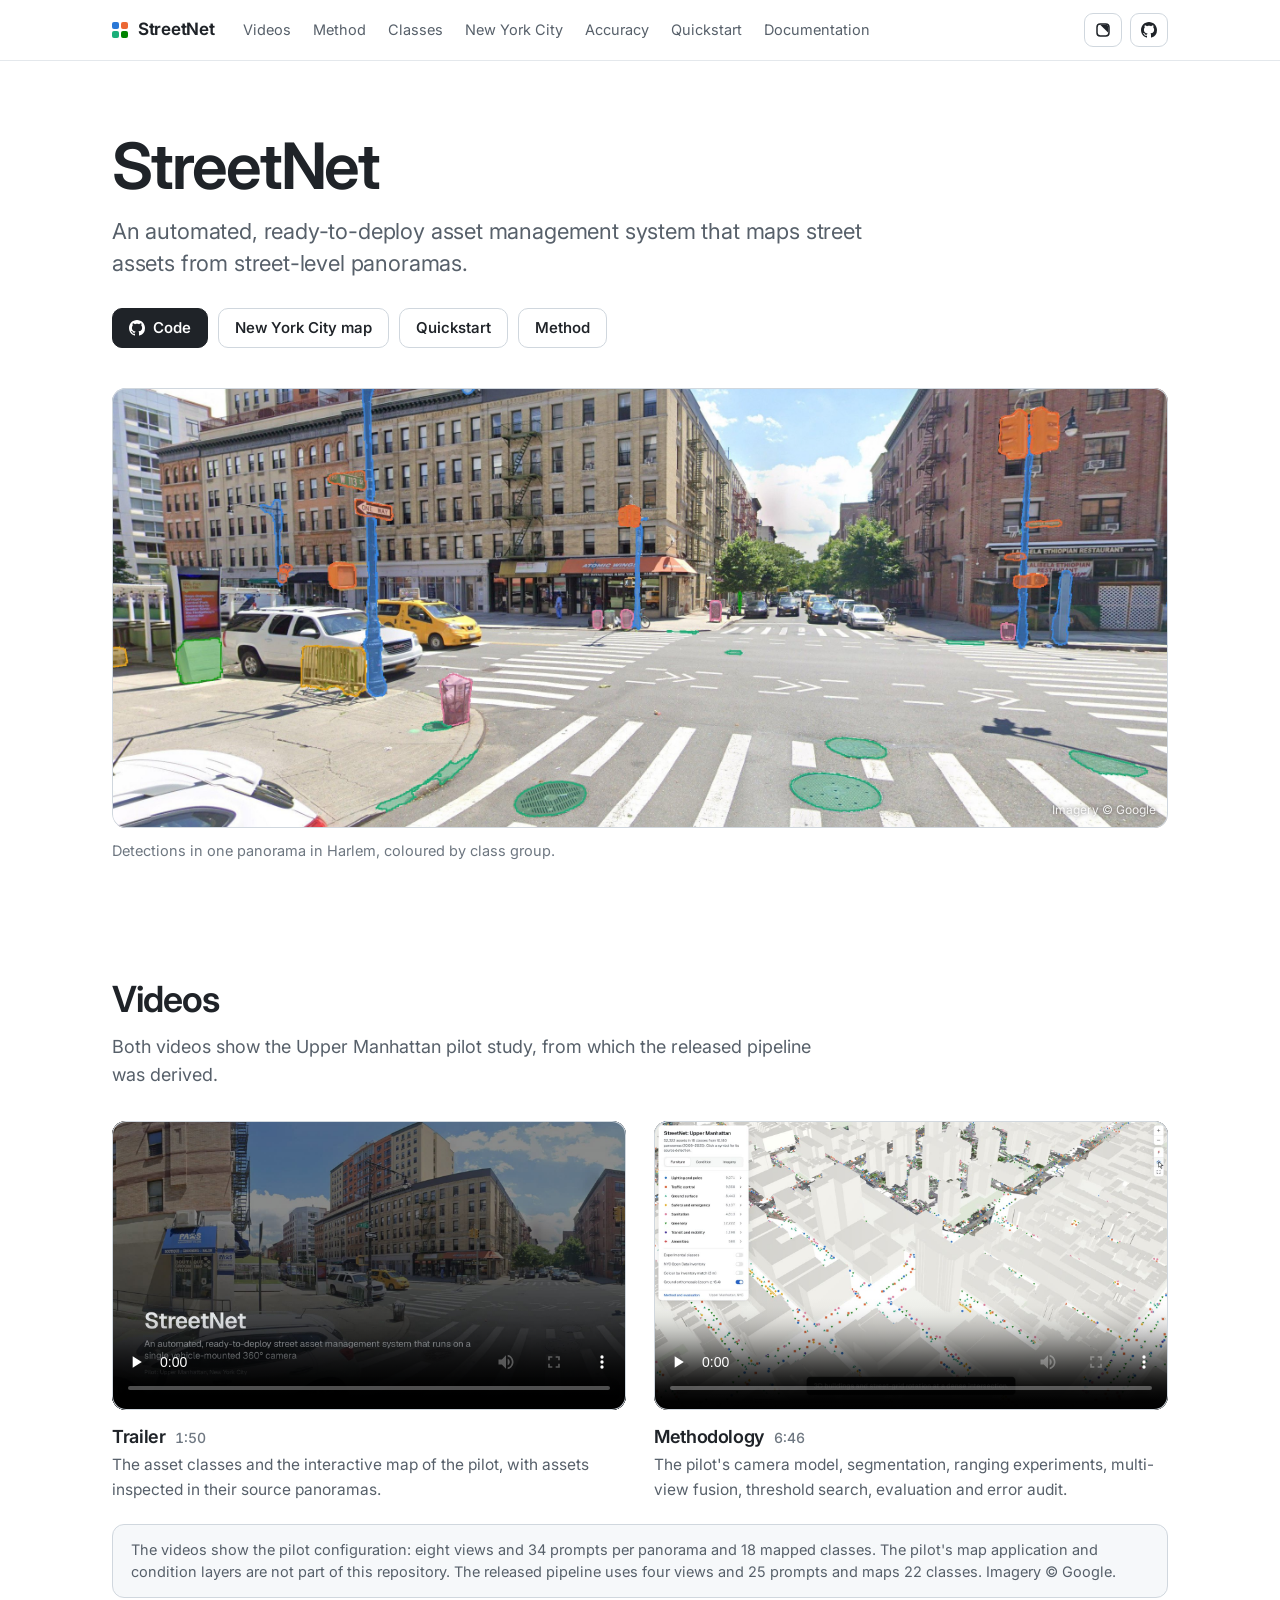
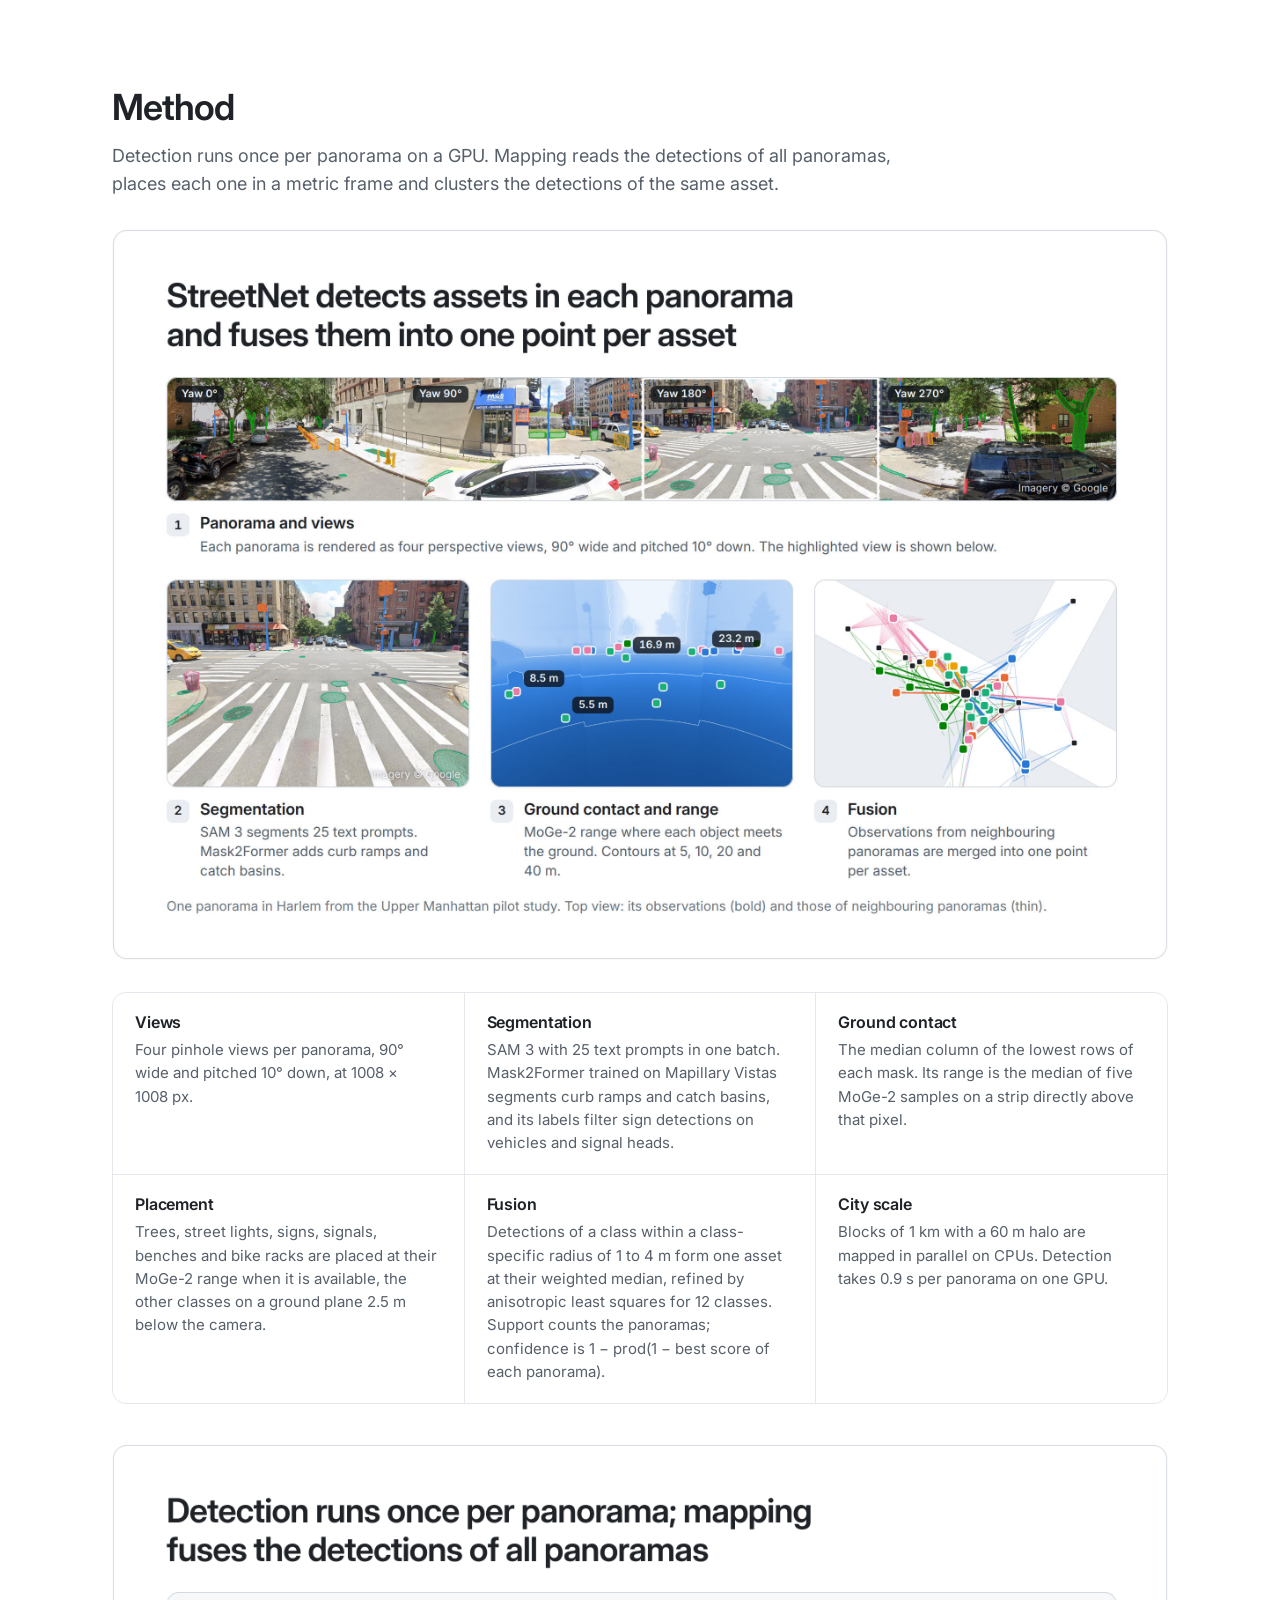
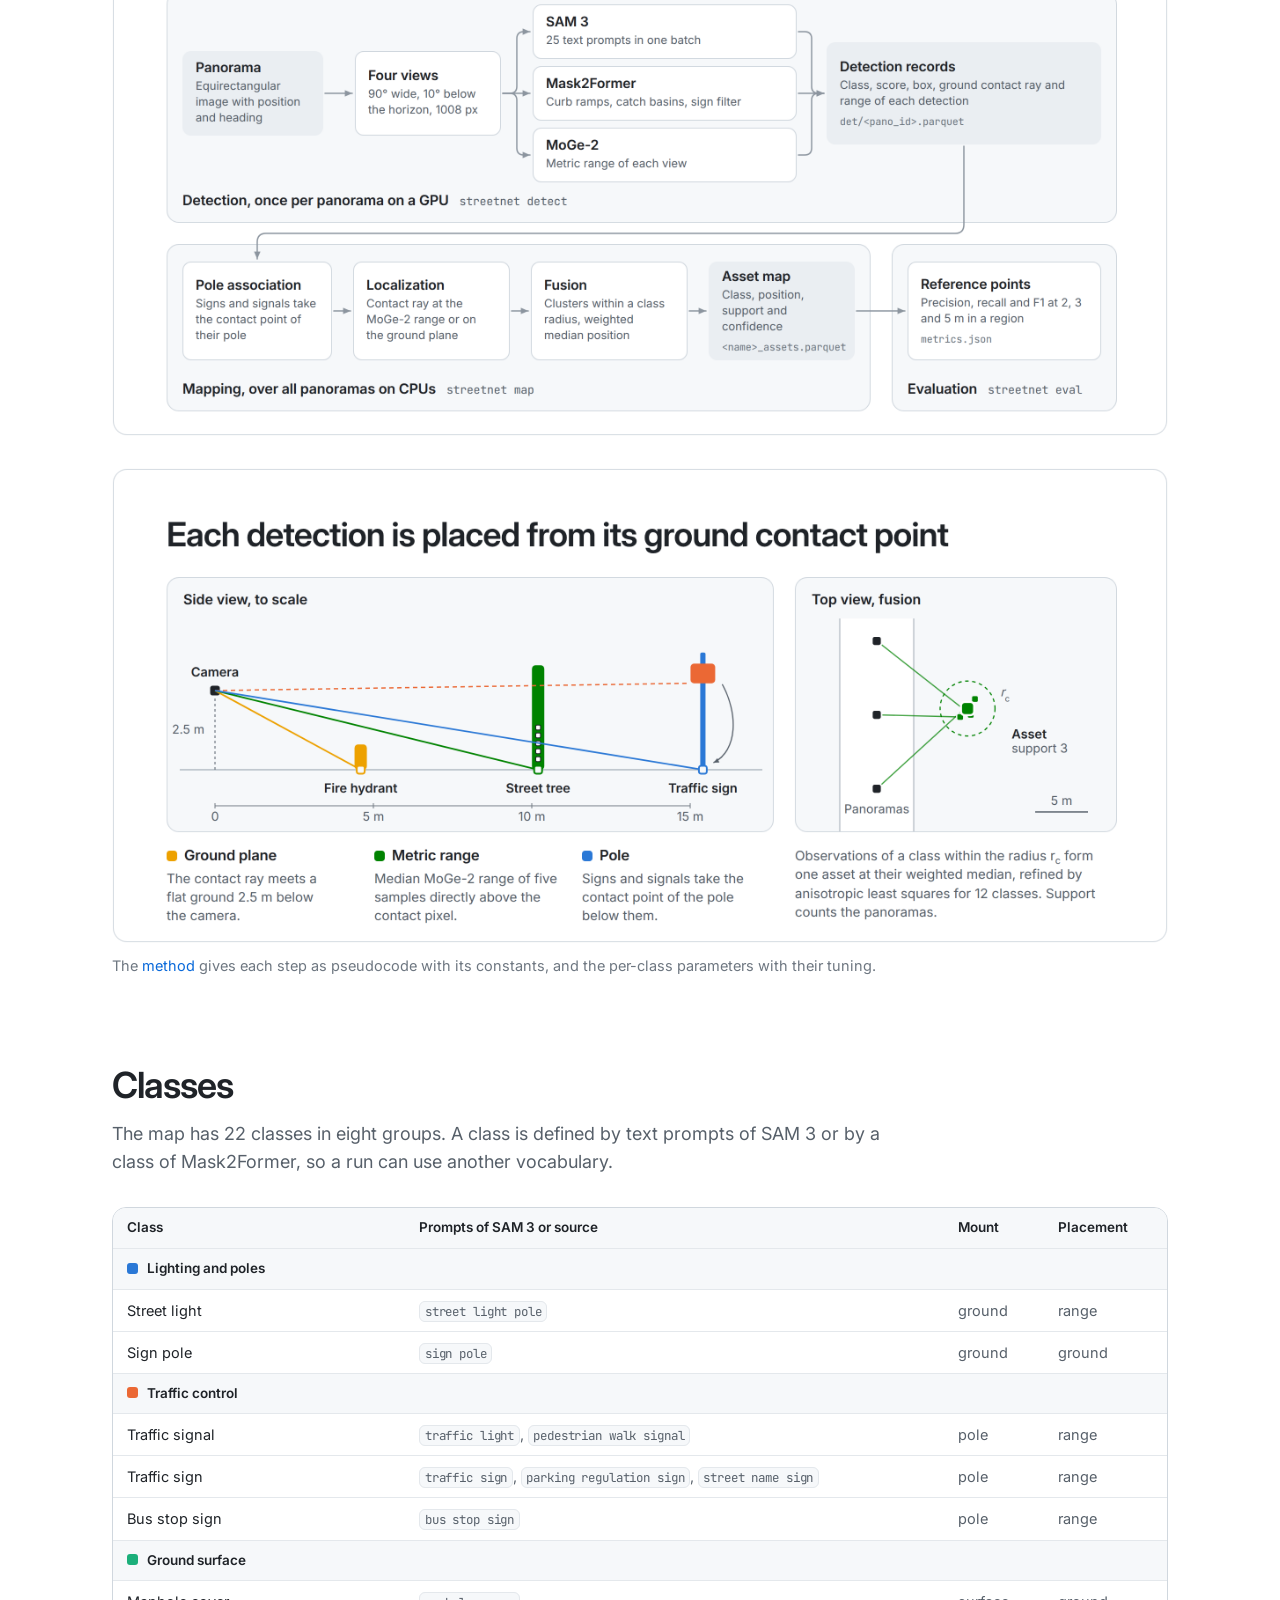
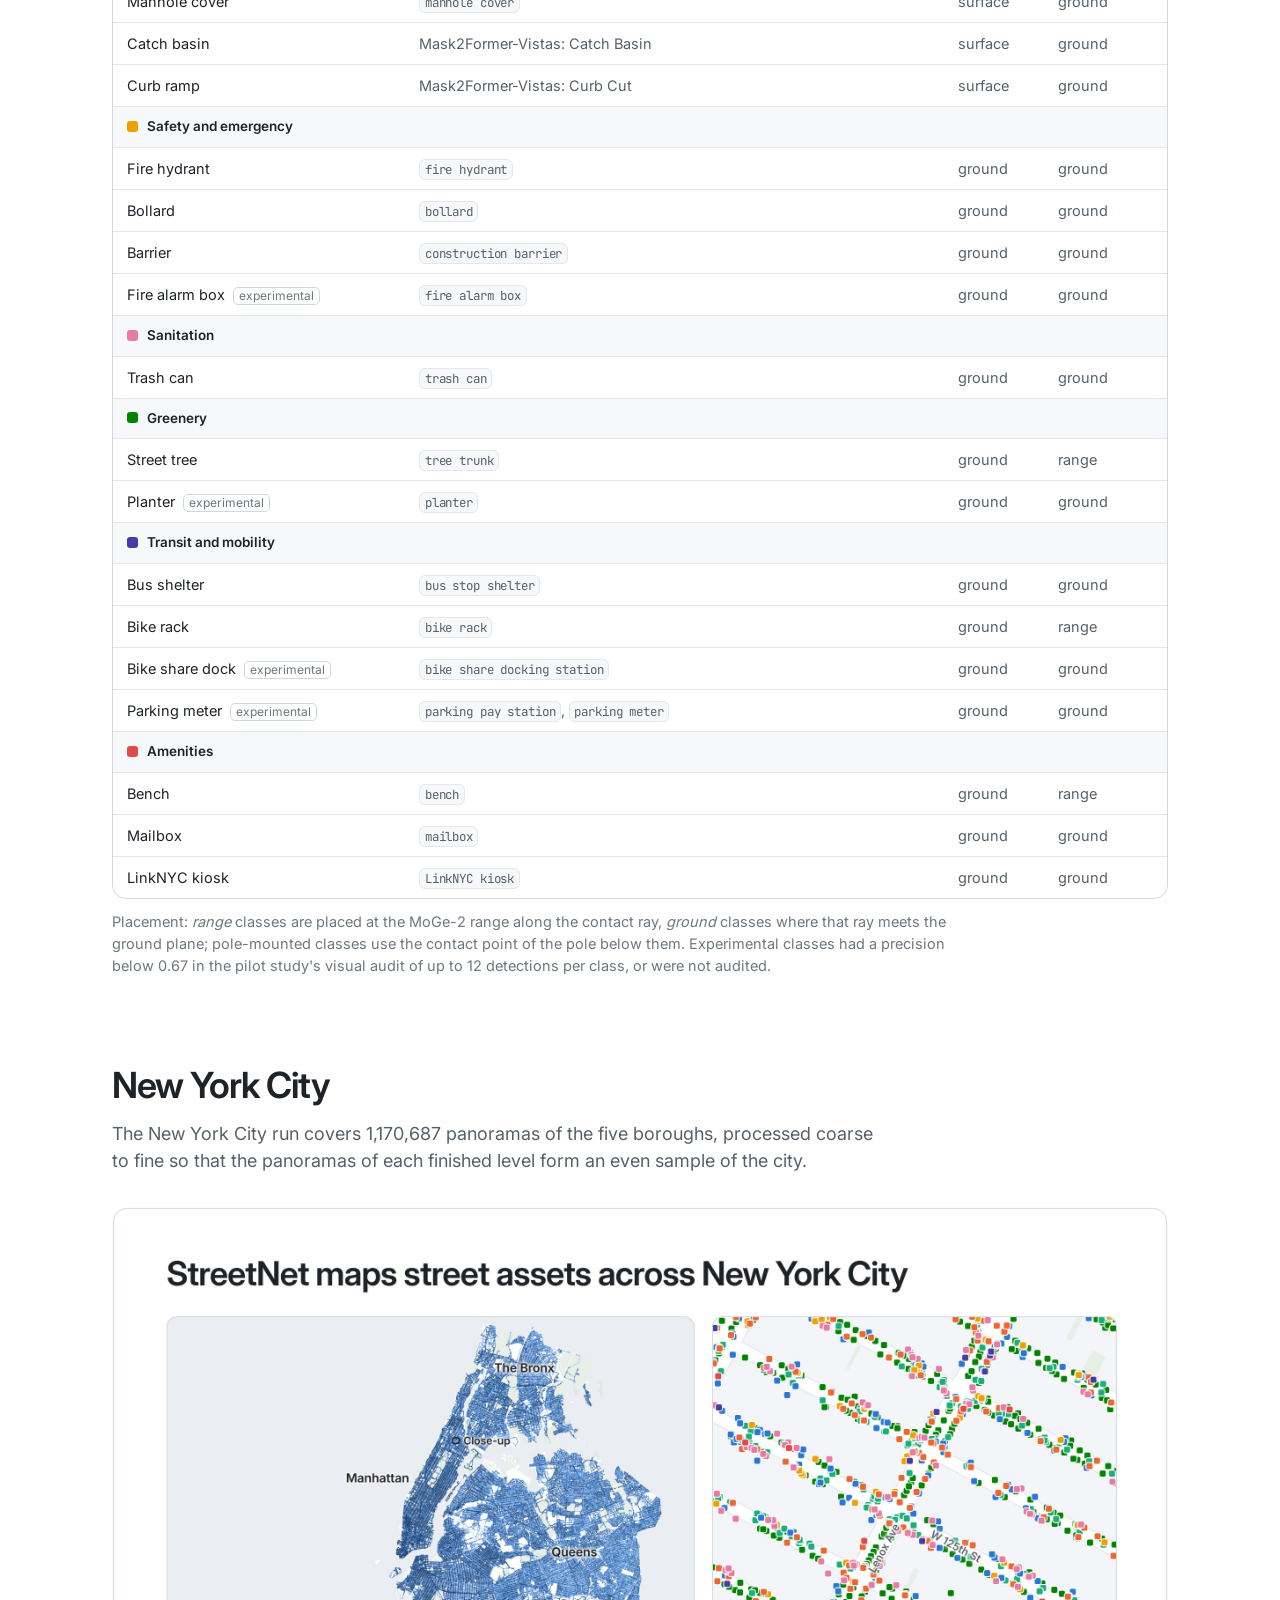
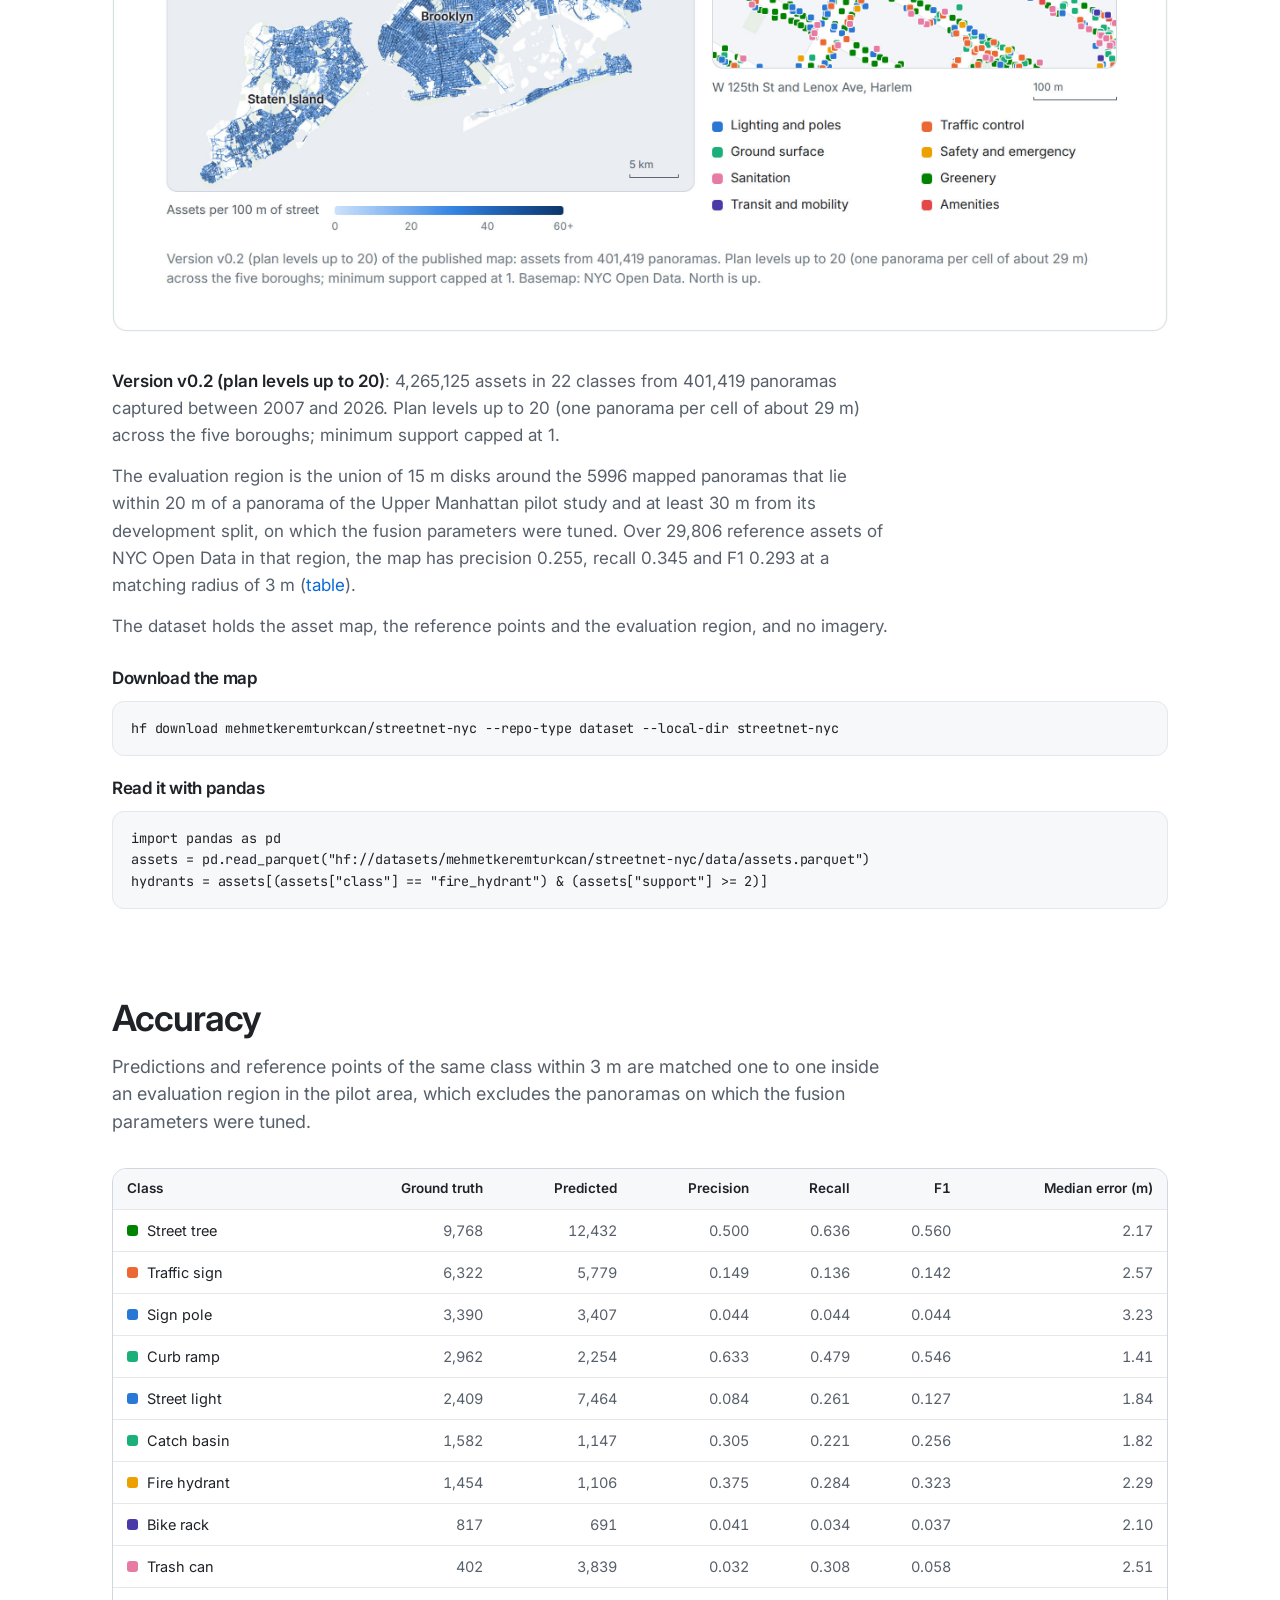
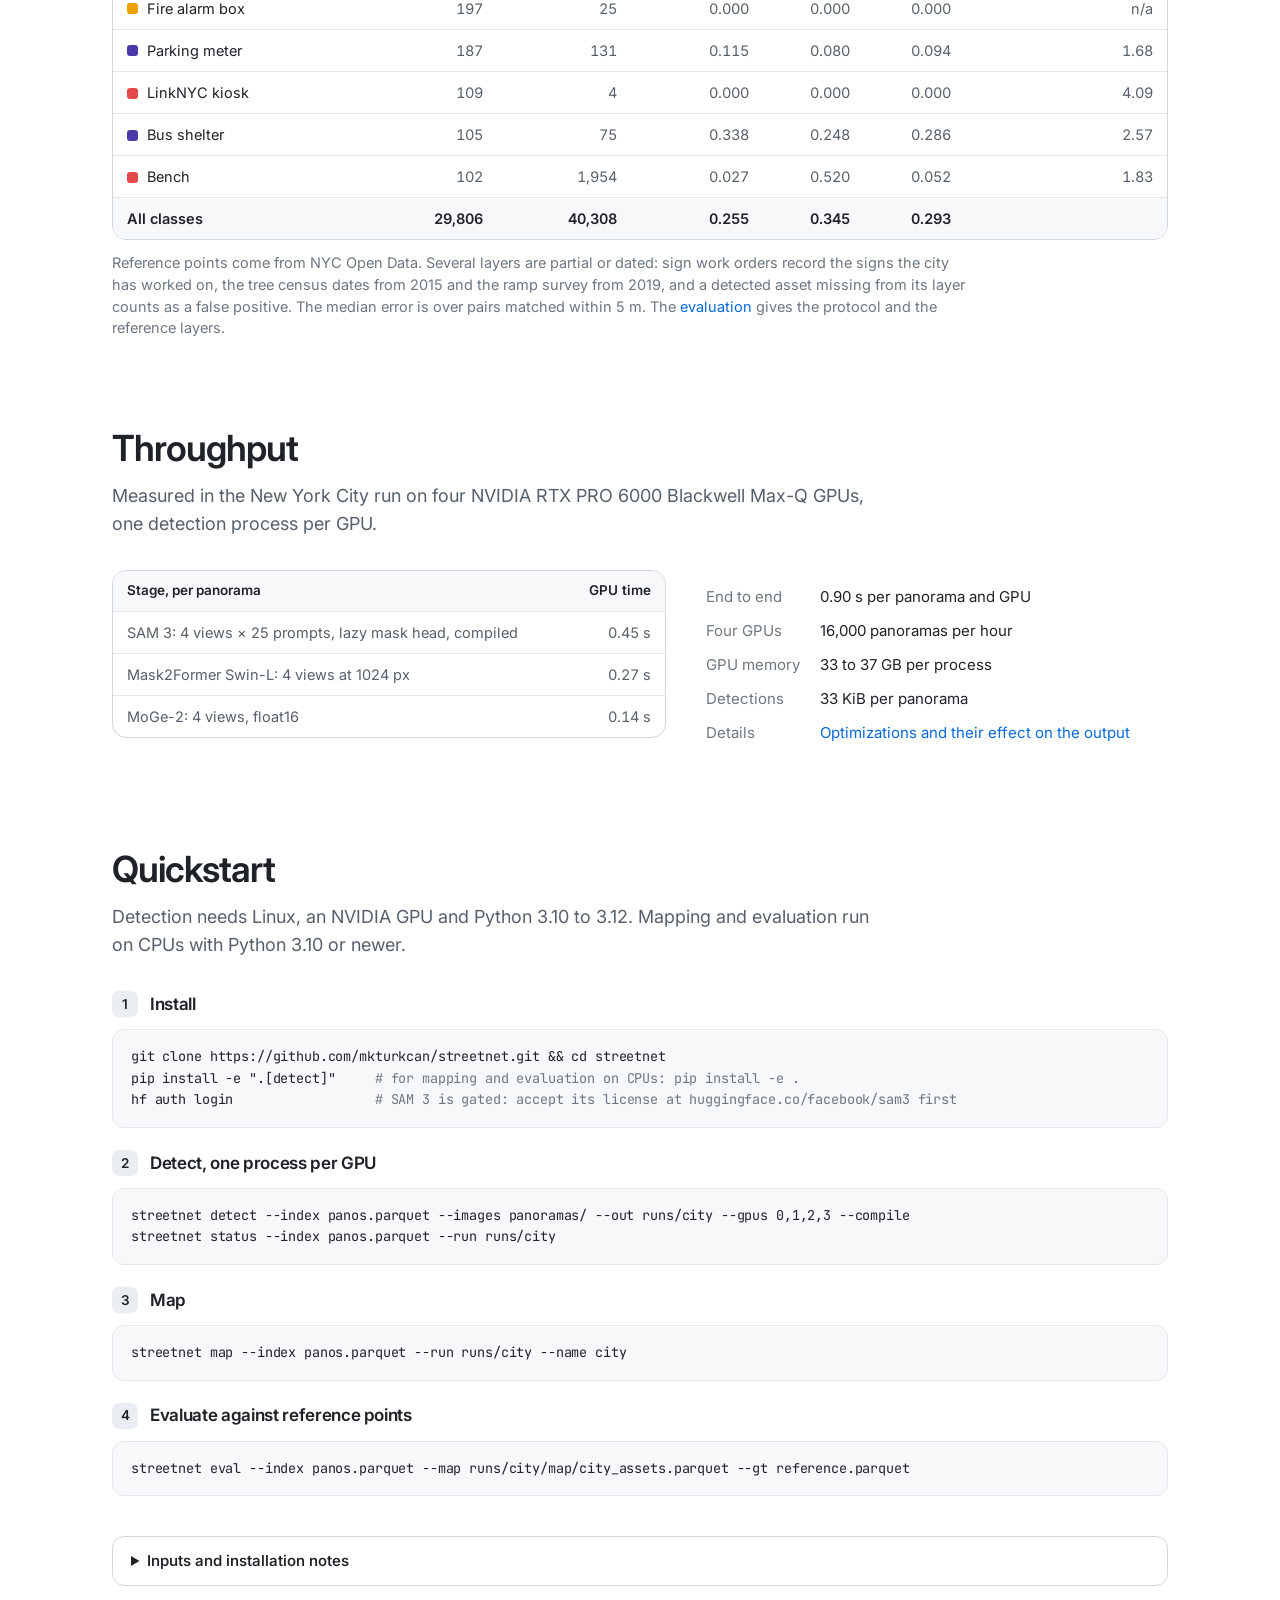
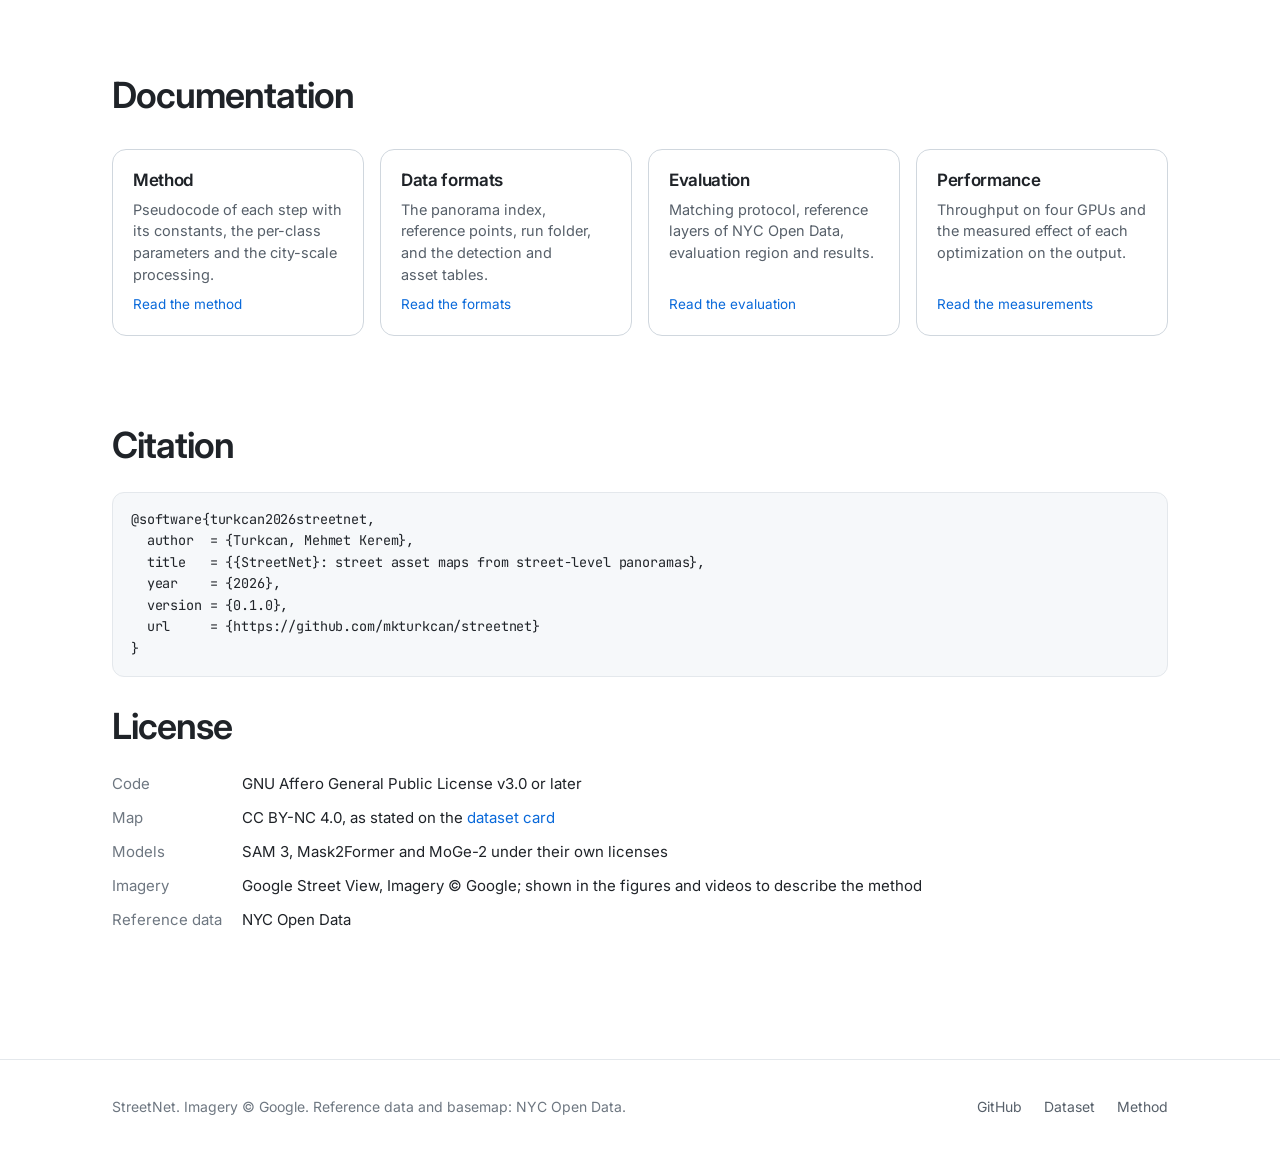
==== commit 980a97de: "Wording: established terms and no needless hyphens in noun compounds Co-Authored-By: Claude Opus 5.5" ====
--- a/docs/index.html
+++ b/docs/index.html
@@ -4,7 +4,7 @@
 <meta charset="utf-8">
 <meta name="viewport" content="width=device-width, initial-scale=1">
 <title>StreetNet</title>
-<meta name="description" content="StreetNet maps street assets from street-level panoramas: 22 classes segmented in each panorama, placed from their ground-contact point and fused into one georeferenced point per asset.">
+<meta name="description" content="StreetNet maps street assets from street-level panoramas: 22 classes segmented in each panorama, placed from their ground contact point and fused into one georeferenced point per asset.">
 <meta property="og:title" content="StreetNet">
 <meta property="og:description" content="An automated, ready-to-deploy asset management system that maps street assets from street-level panoramas.">
 <meta property="og:image" content="https://mkturkcan.github.io/streetnet/assets/figures/hero.jpg">
@@ -89,14 +89,14 @@
       <div class="sec-body">
         <figure class="fig">
           <a href="assets/figures/overview.jpg" class="zoom" aria-label="Open the figure at full size"><picture><source srcset="assets/figures/overview-dark.jpg" media="(prefers-color-scheme: dark)" data-dark>
-            <img src="assets/figures/overview.jpg" width="2400" height="1660" loading="lazy" alt="One panorama with its four views, one view with the segmented assets, the MoGe-2 range of that view with the ground-contact points, and a top view of the observations fused into assets"></picture></a>
+            <img src="assets/figures/overview.jpg" width="2400" height="1660" loading="lazy" alt="One panorama with its four views, one view with the segmented assets, the MoGe-2 range of that view with the ground contact points, and a top view of the observations fused into assets"></picture></a>
         </figure>
         <div class="facts">
           <div class="fact"><h3>Views</h3><p>Four pinhole views per panorama, 90° wide and pitched 10° down, at 1008 × 1008 px.</p></div>
           <div class="fact"><h3>Segmentation</h3><p>SAM 3 with 25 text prompts in one batch. Mask2Former trained on Mapillary Vistas segments curb ramps and catch basins, and its labels filter sign detections on vehicles and signal heads.</p></div>
           <div class="fact"><h3>Ground contact</h3><p>The median column of the lowest rows of each mask. Its range is the median of five MoGe-2 samples on a strip directly above that pixel.</p></div>
           <div class="fact"><h3>Placement</h3><p>Trees, street lights, signs, signals, benches and bike racks are placed at their MoGe-2 range when it is available, the other classes on a ground plane 2.5 m below the camera.</p></div>
-          <div class="fact"><h3>Fusion</h3><p>Detections of a class within a class-specific radius of 1 to 4 m form one asset at their weighted median, refined by ray-aware least squares for 12 classes. Support counts the panoramas; confidence is 1 − prod(1 − best score of each panorama).</p></div>
+          <div class="fact"><h3>Fusion</h3><p>Detections of a class within a class-specific radius of 1 to 4 m form one asset at their weighted median, refined by anisotropic least squares for 12 classes. Support counts the panoramas; confidence is 1 − prod(1 − best score of each panorama).</p></div>
           <div class="fact"><h3>City scale</h3><p>Blocks of 1 km with a 60 m halo are mapped in parallel on CPUs. Detection takes 0.9 s per panorama on one GPU.</p></div>
         </div>
         <figure class="fig" style="margin-top:40px">
@@ -174,7 +174,7 @@
           <div class="prose">
 <!-- nyc:start -->
 <p><strong>Version v0.2 (plan levels up to 20)</strong>: 4,265,125 assets in 22 classes from 401,419 panoramas captured between 2007 and 2026. Plan levels up to 20 (one panorama per cell of about 29 m) across the five boroughs; minimum support capped at 1.</p>
-<p>The evaluation region is the union of 15 m disks around the 5996 mapped panoramas that lie within 20 m of a panorama of the Upper Manhattan pilot study and at least 30 m from its development split, on which the fusion parameters were tuned. Over 29,806 ground-truth assets of NYC Open Data in that region, the map has precision 0.255, recall 0.345 and F1 0.293 at a matching radius of 3 m (<a href="#accuracy">table</a>).</p>
+<p>The evaluation region is the union of 15 m disks around the 5996 mapped panoramas that lie within 20 m of a panorama of the Upper Manhattan pilot study and at least 30 m from its development split, on which the fusion parameters were tuned. Over 29,806 reference assets of NYC Open Data in that region, the map has precision 0.255, recall 0.345 and F1 0.293 at a matching radius of 3 m (<a href="#accuracy">table</a>).</p>
 <p>The dataset holds the asset map, the reference points and the evaluation region, and no imagery.</p>
 <!-- nyc:end -->
           </div>
@@ -296,7 +296,7 @@
         <div class="sec-h"><h2>Citation</h2></div>
 <pre style="margin-top:24px"><code>@software{turkcan2026streetnet,
   author  = {Turkcan, Mehmet Kerem},
-  title   = {{StreetNet}: street-asset maps from street-level panoramas},
+  title   = {{StreetNet}: street asset maps from street-level panoramas},
   year    = {2026},
   version = {0.1.0},
   url     = {https://github.com/mkturkcan/streetnet}
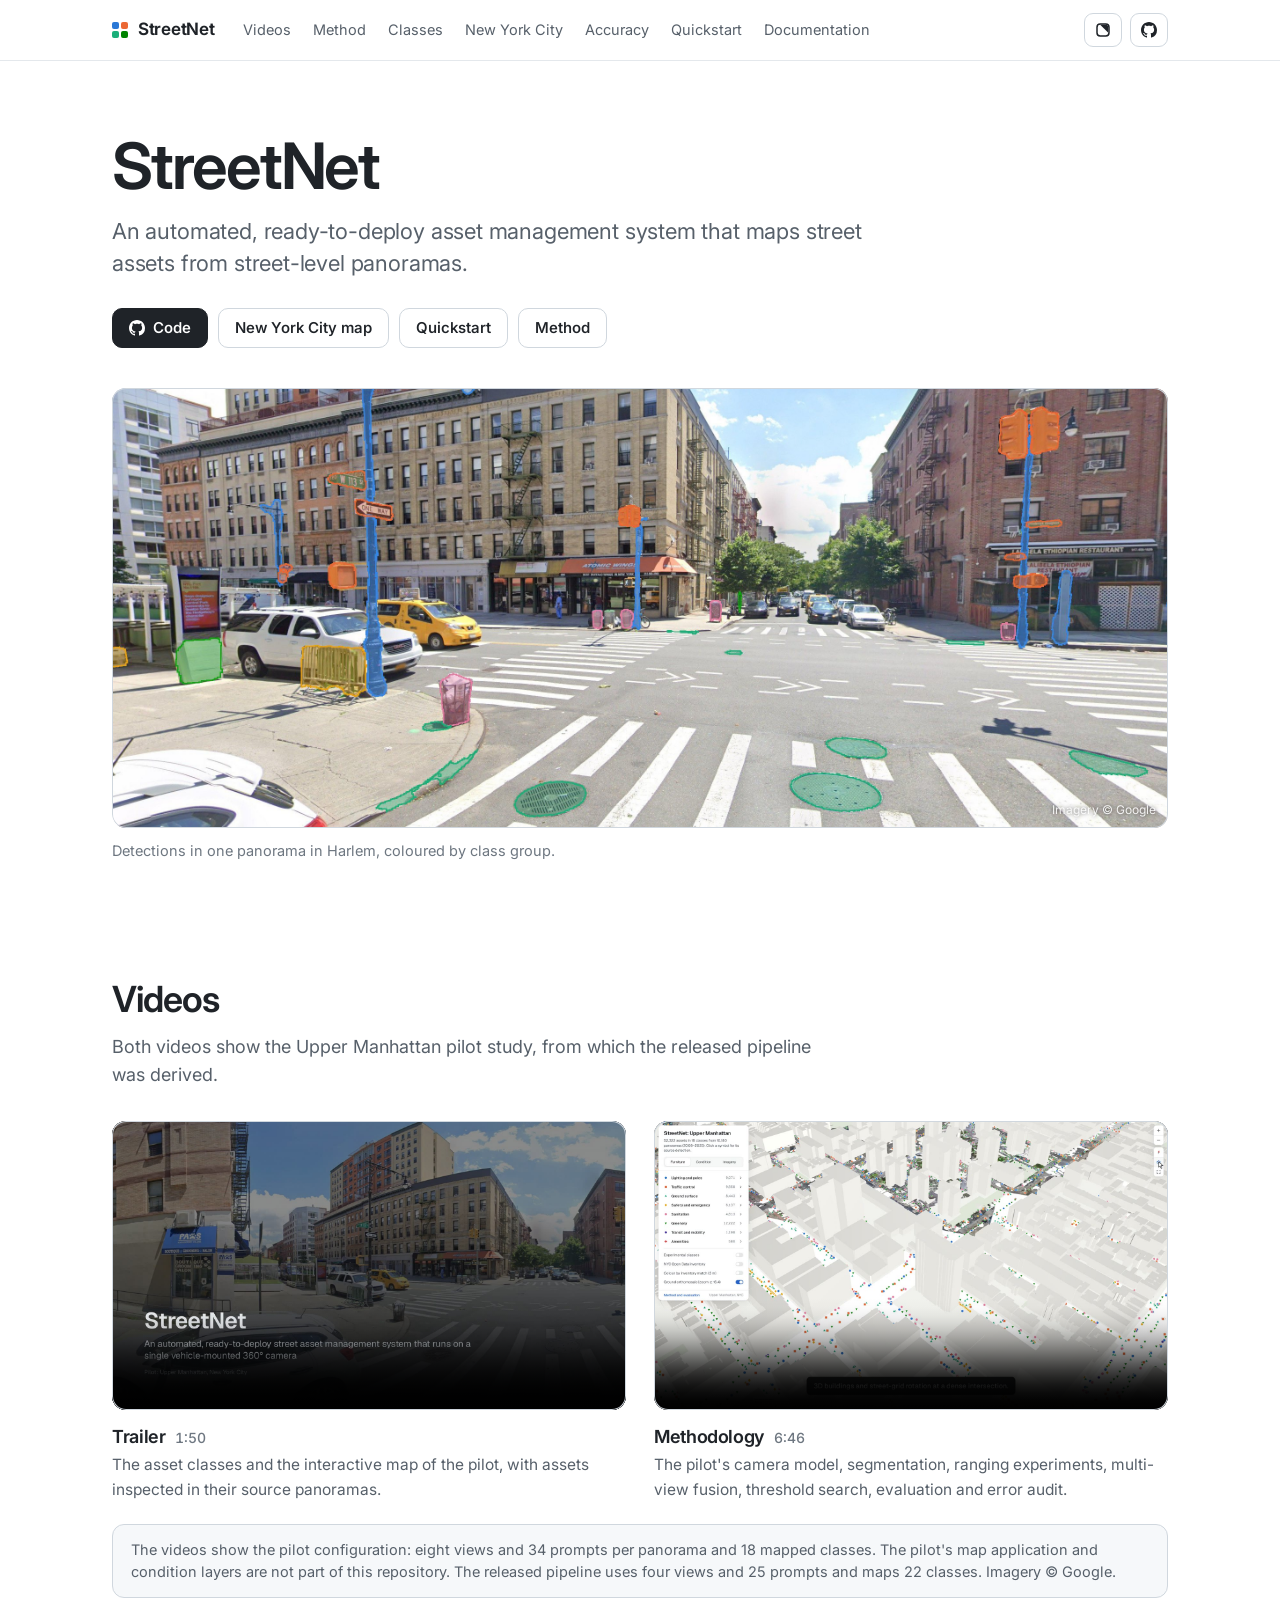
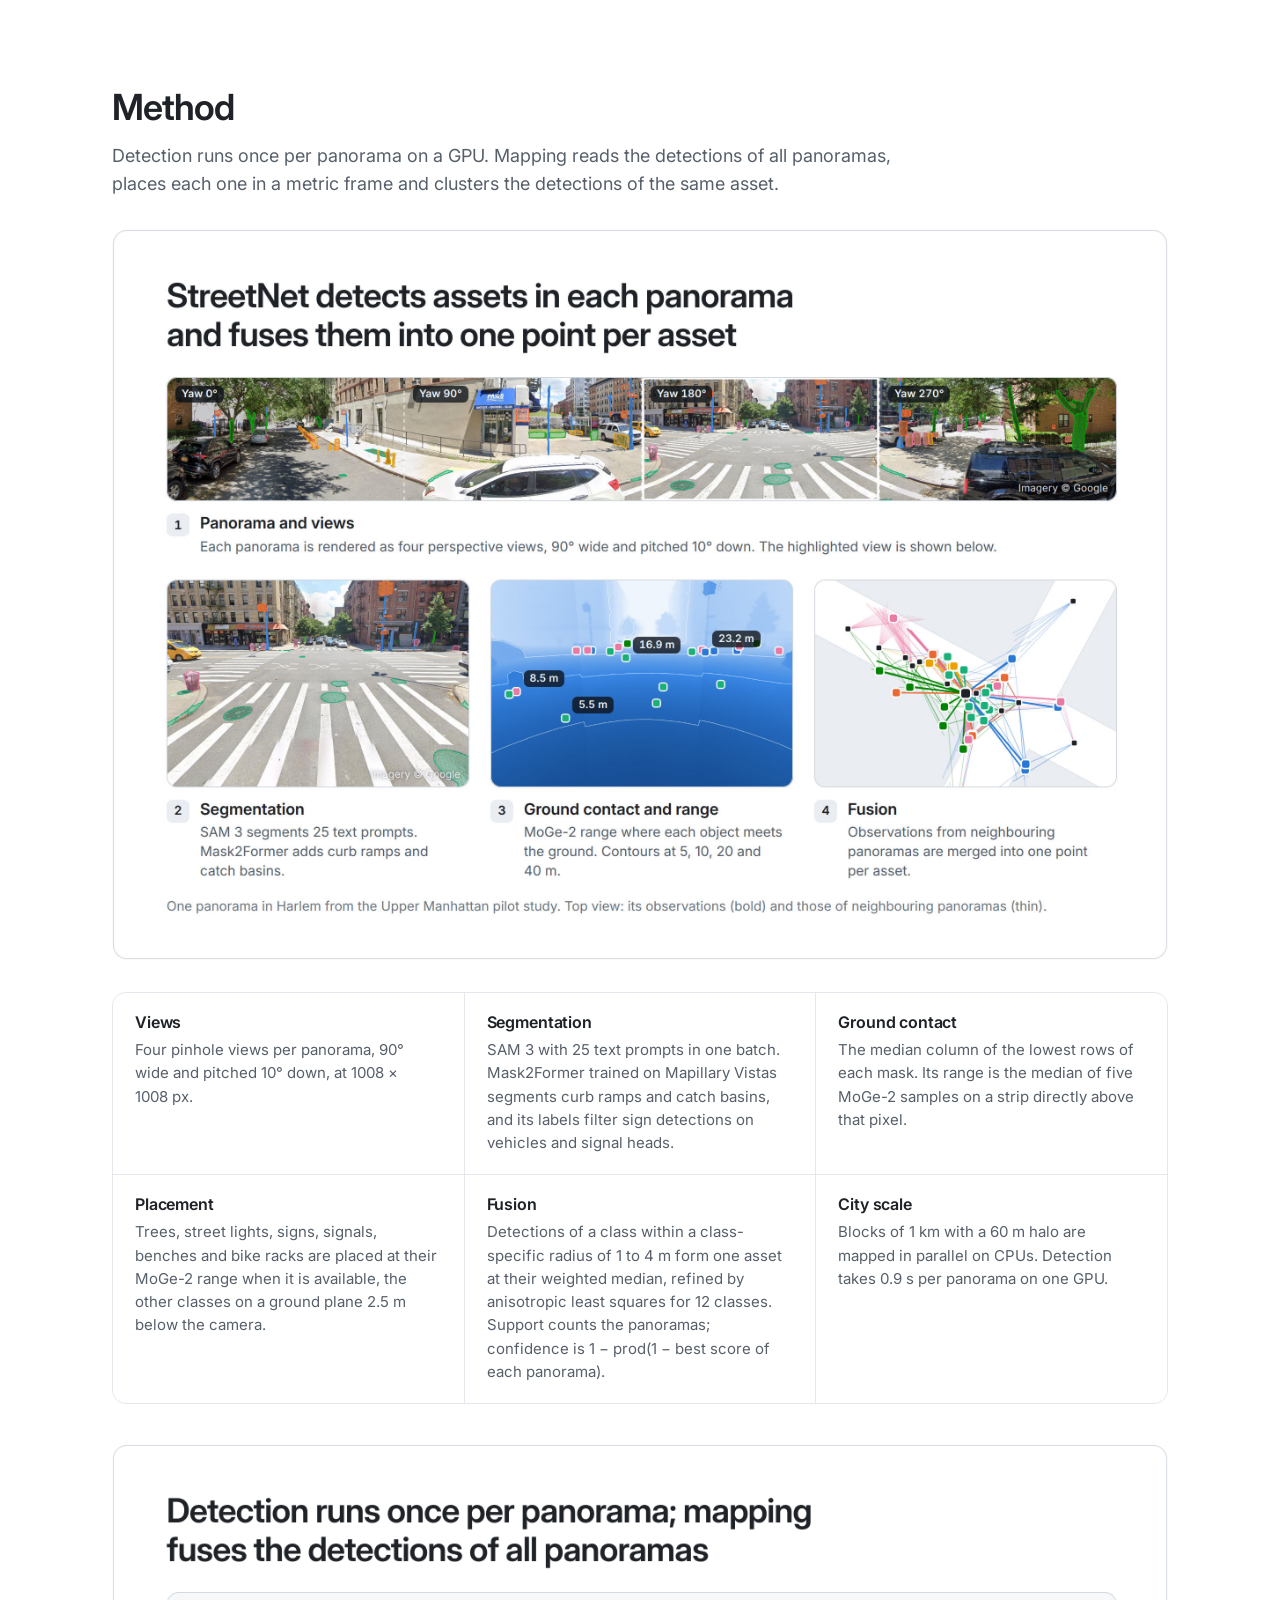
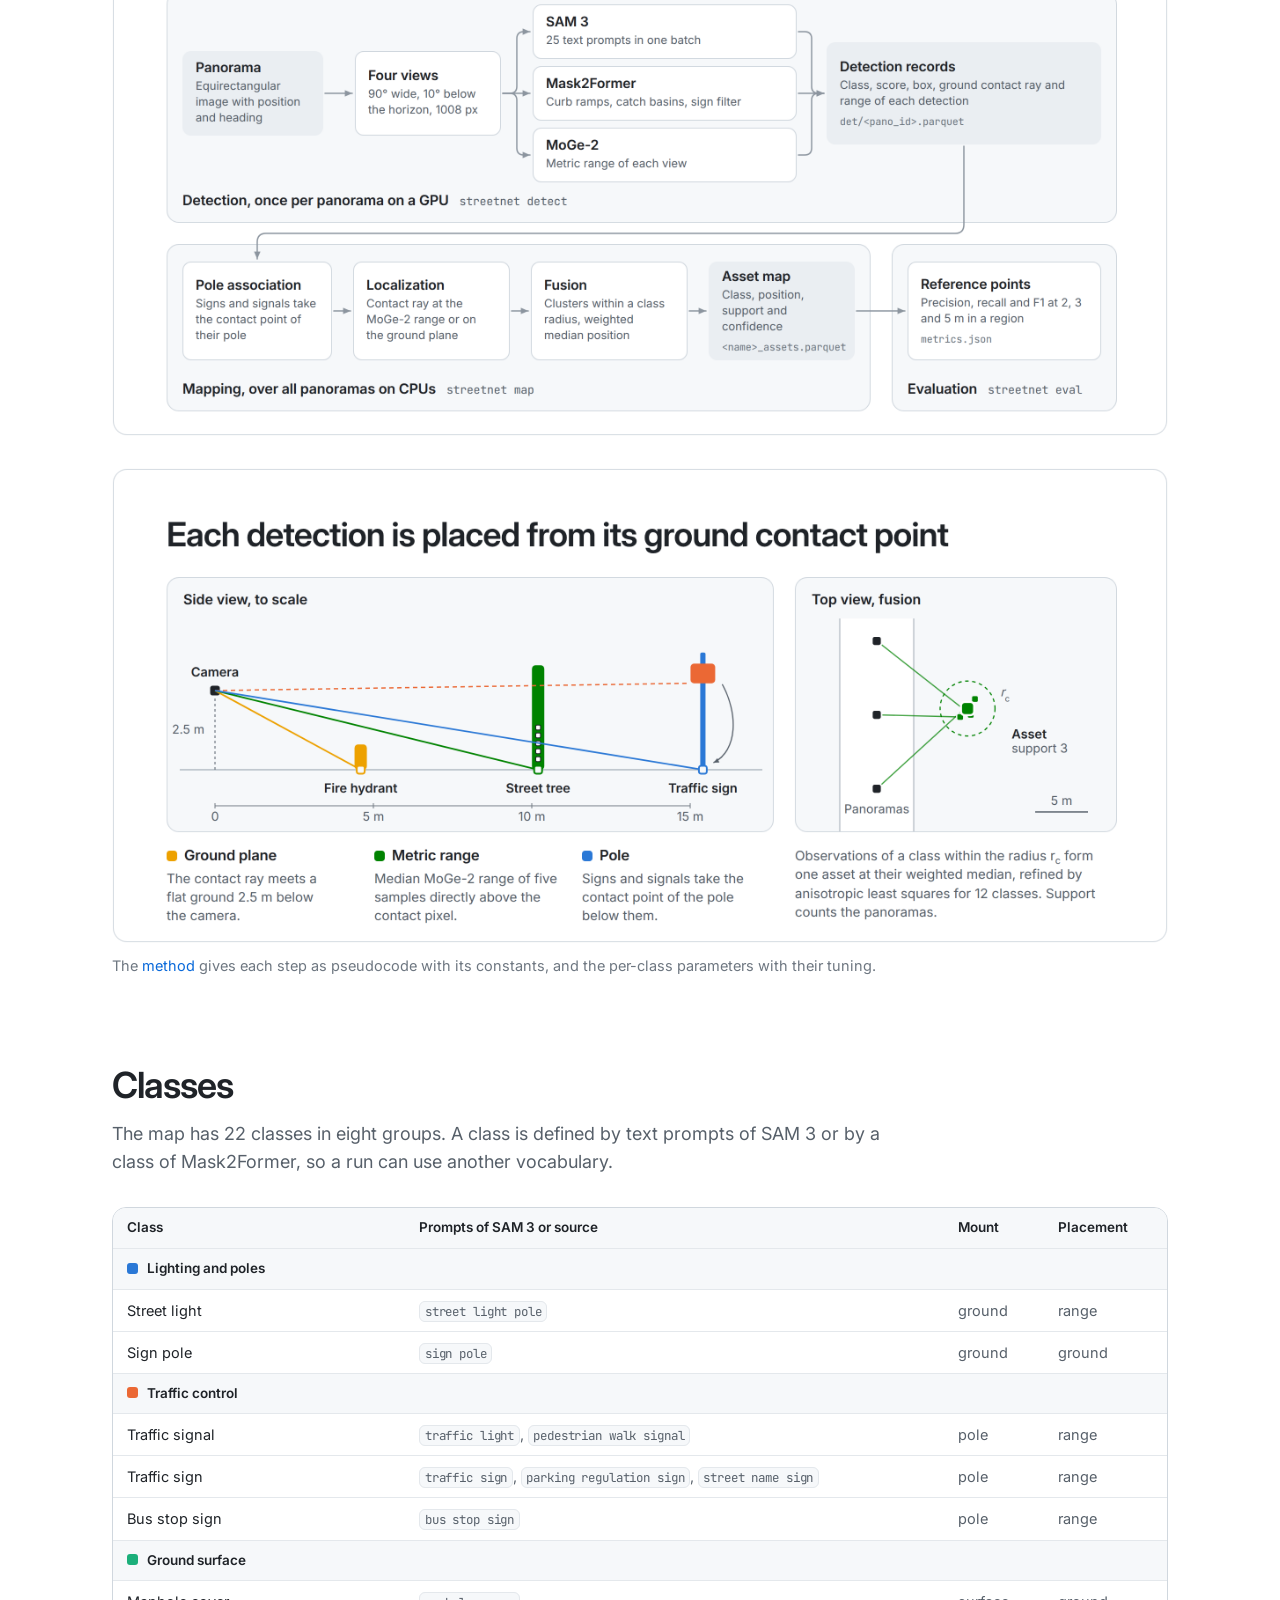
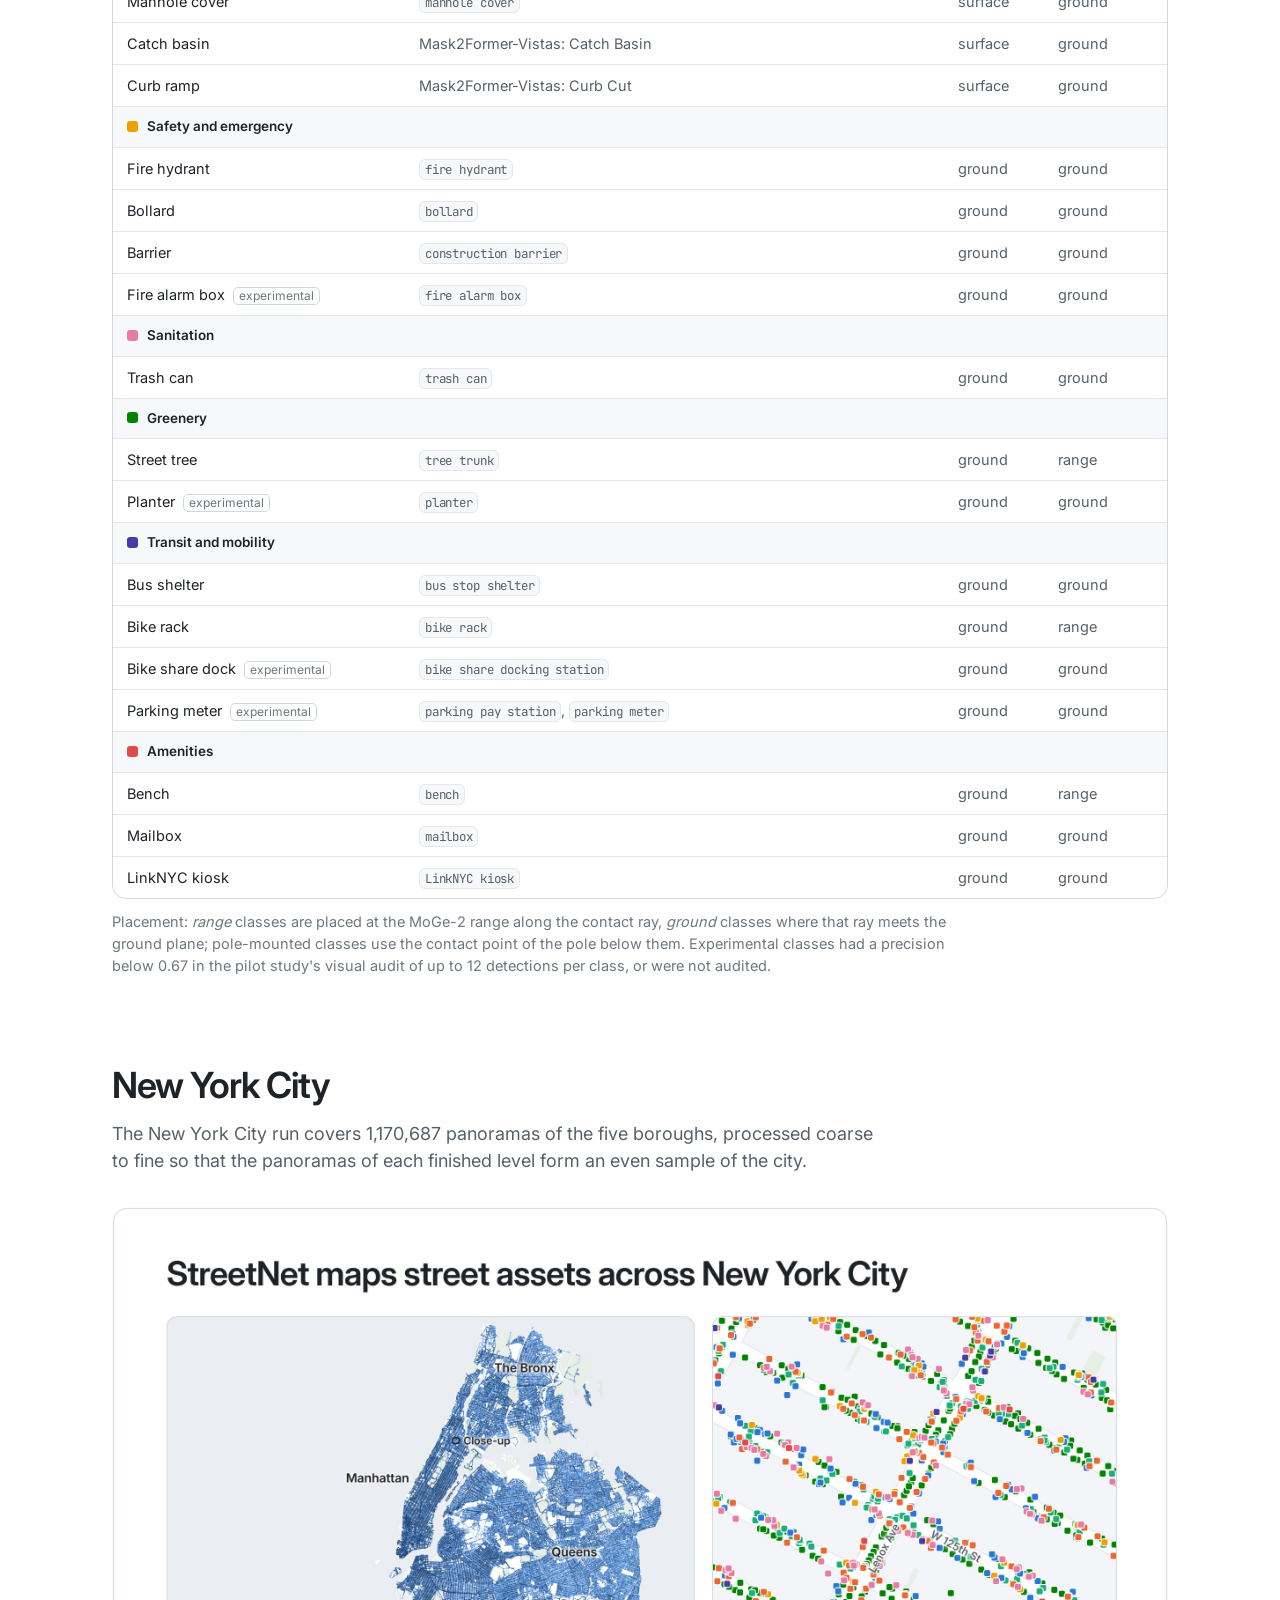
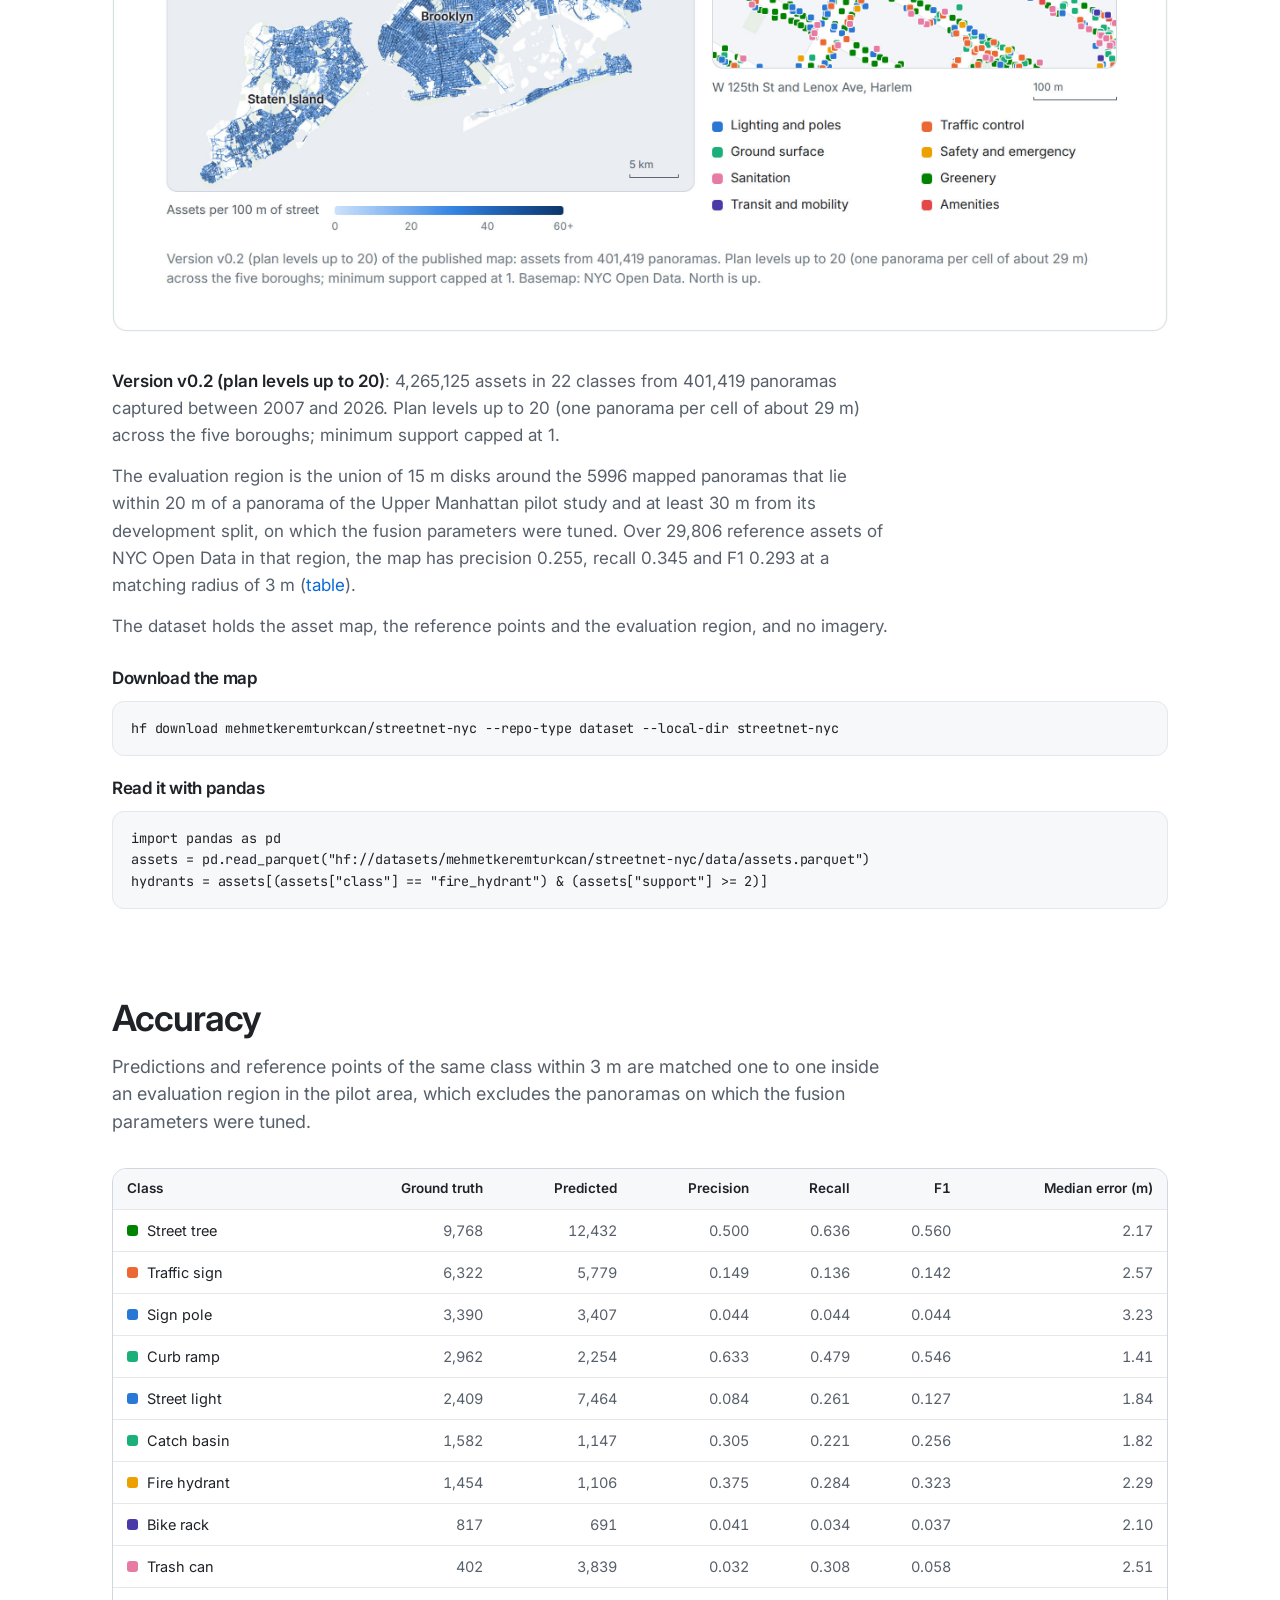
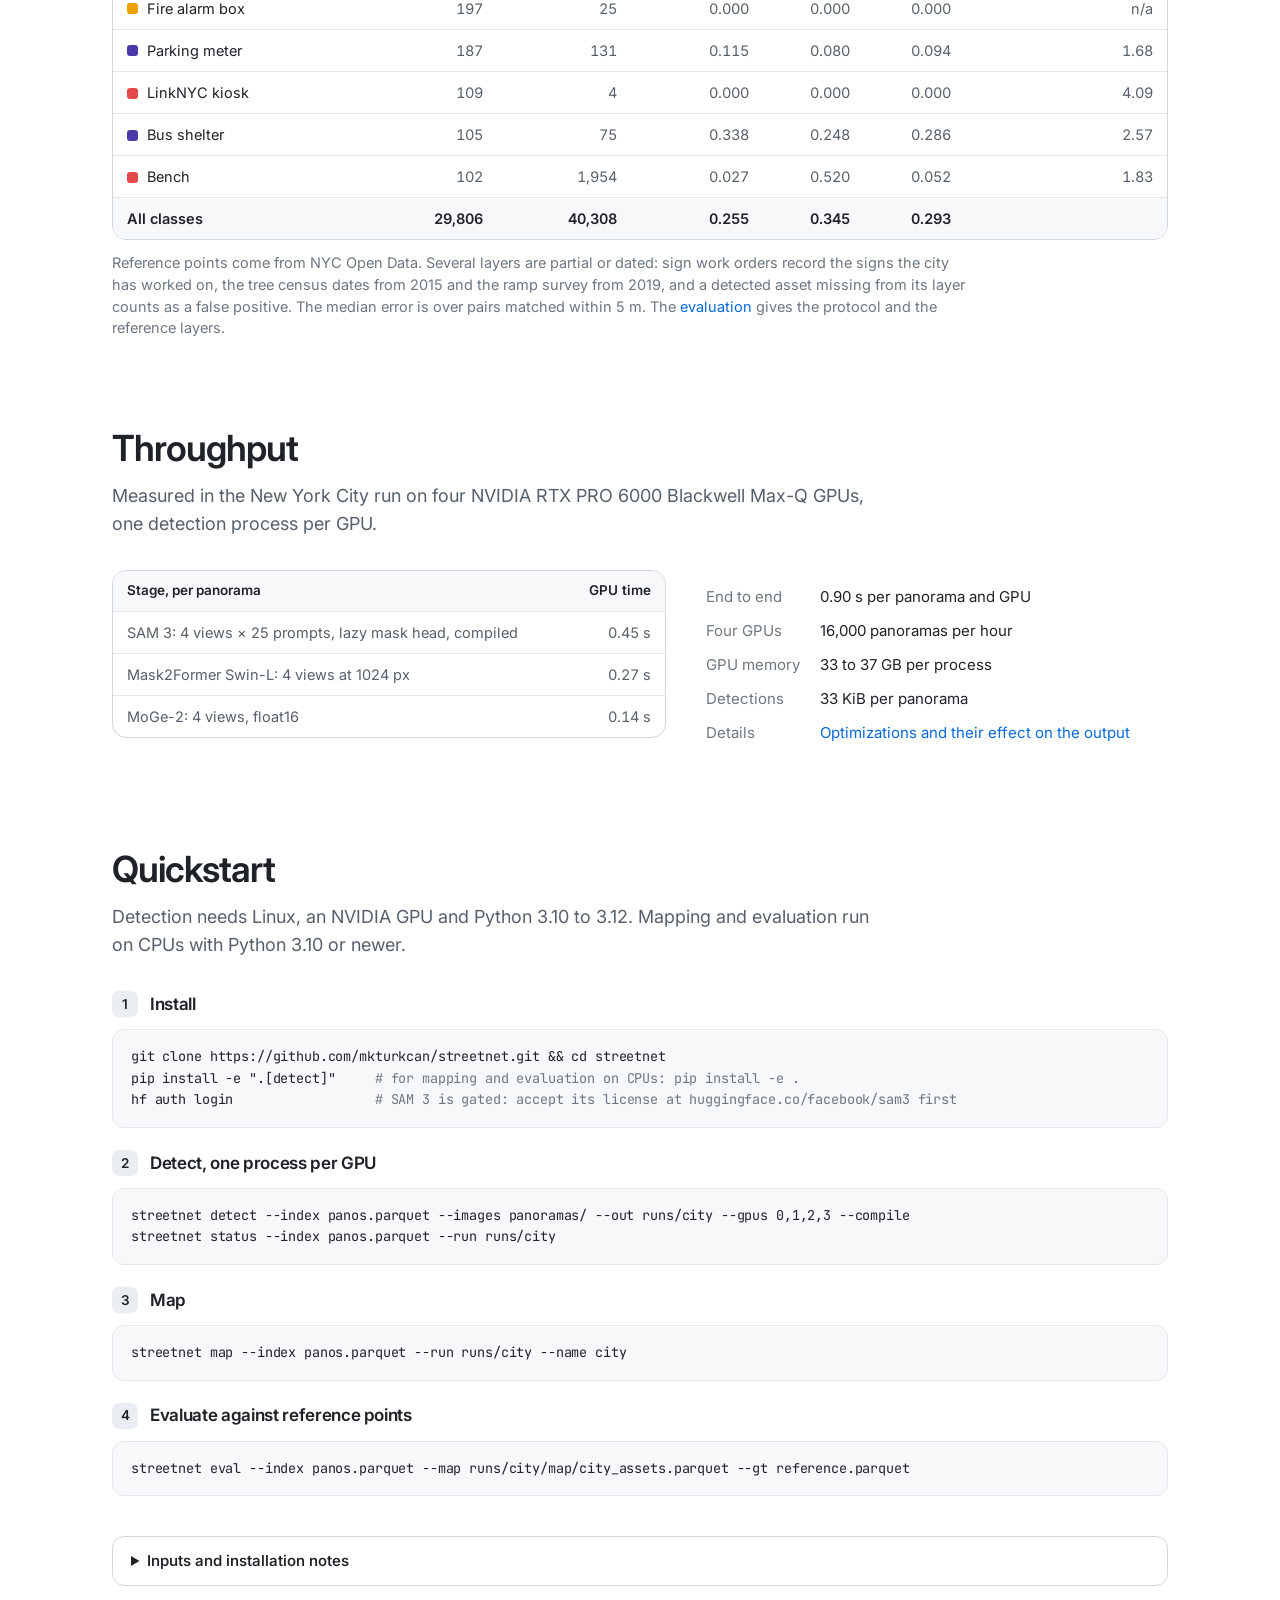
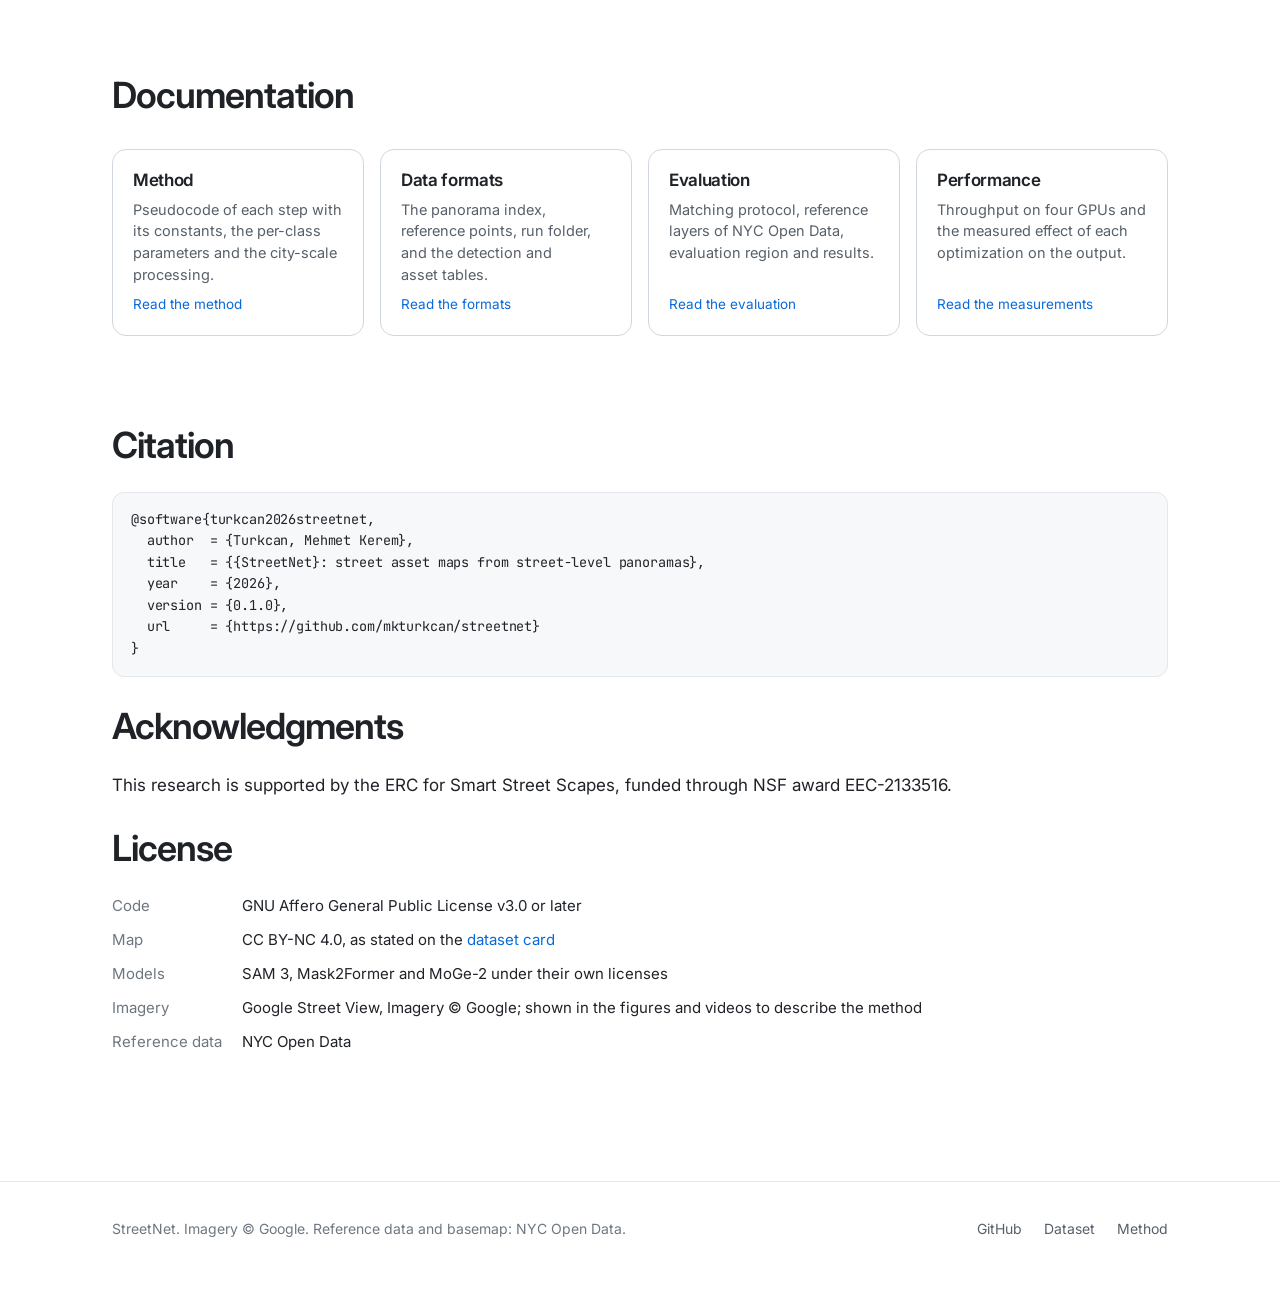
==== commit 22cabdb9: "Acknowledgments: ERC for Smart Street Scapes (NSF EEC-2133516) Co-Authored-By: Claude Opus 5.5 <nore" ====
--- a/docs/index.html
+++ b/docs/index.html
@@ -303,6 +303,10 @@
 }</code></pre>
       </div>
       <div>
+        <div class="sec-h"><h2>Acknowledgments</h2></div>
+        <p style="margin-top:24px">This research is supported by the ERC for Smart Street Scapes, funded through NSF award EEC-2133516.</p>
+      </div>
+      <div>
         <div class="sec-h"><h2>License</h2></div>
         <dl class="kv" style="margin-top:24px">
           <dt>Code</dt><dd>GNU Affero General Public License v3.0 or later</dd>
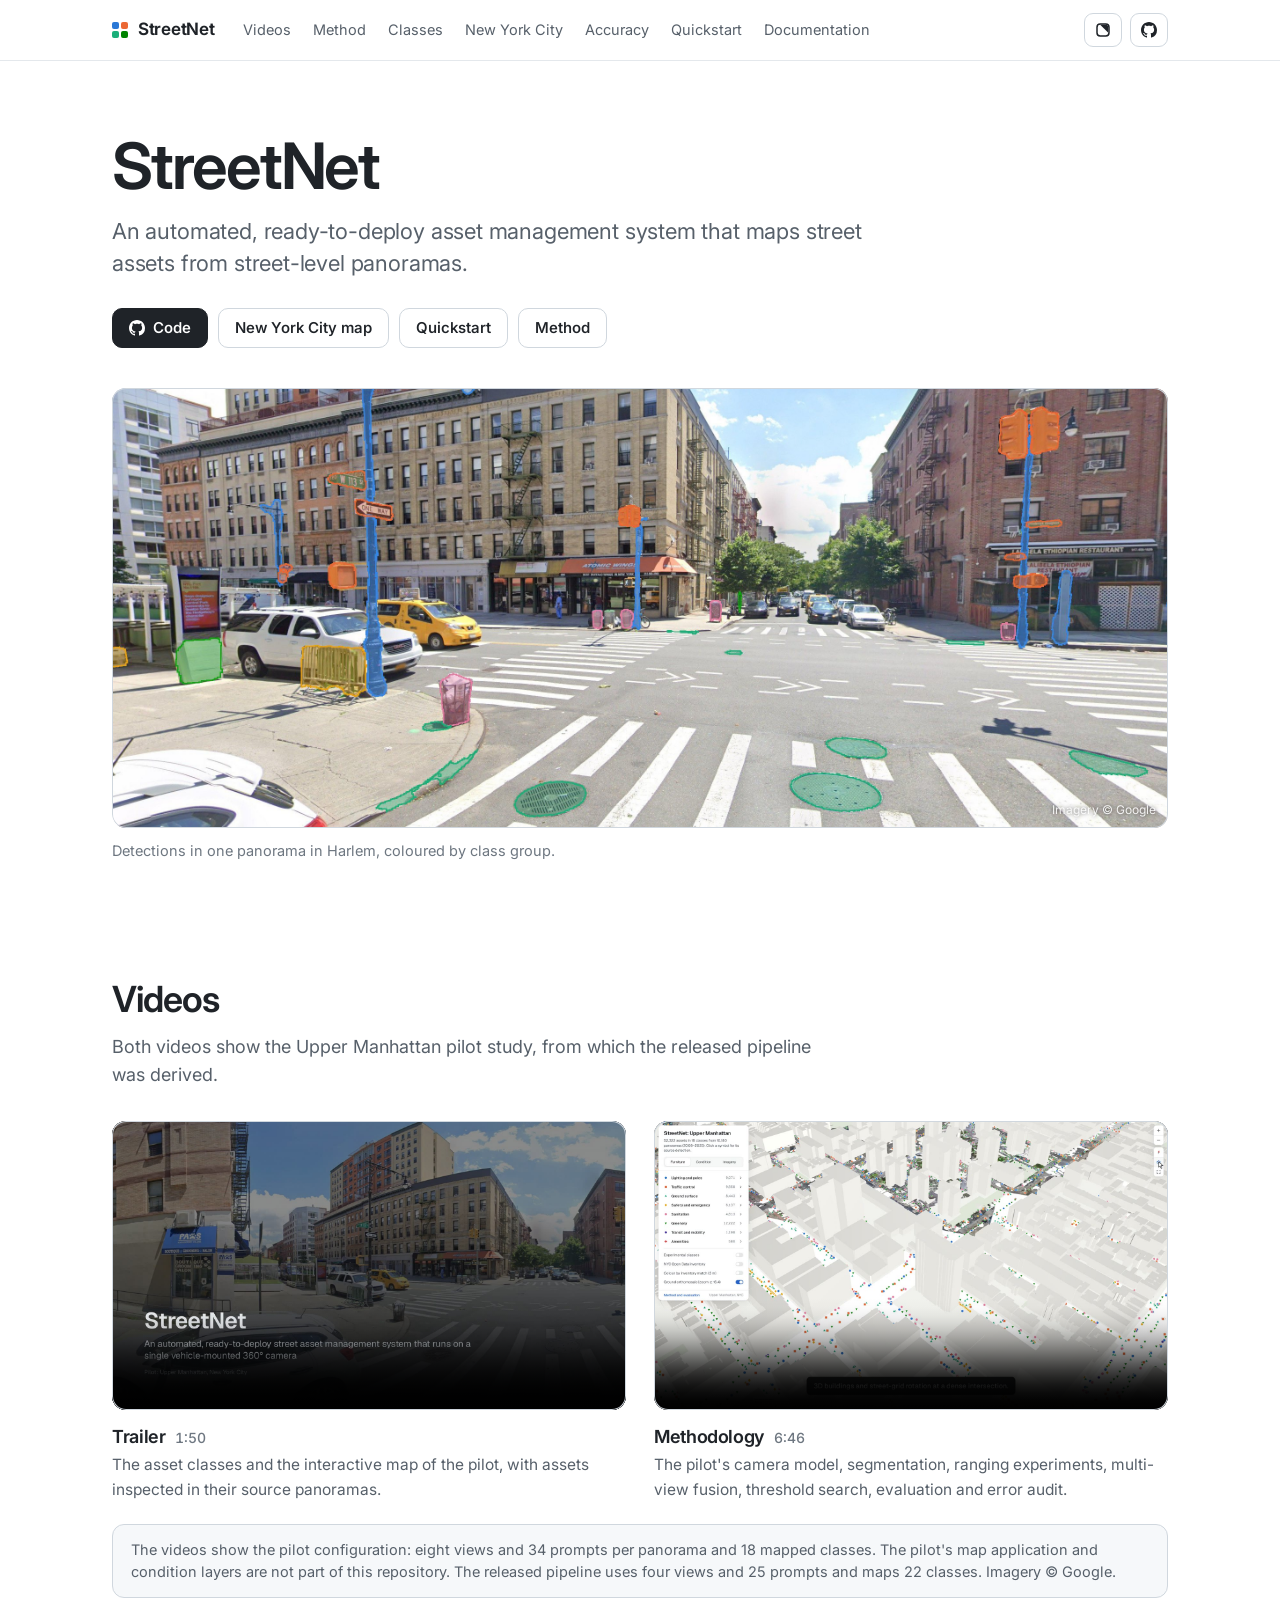
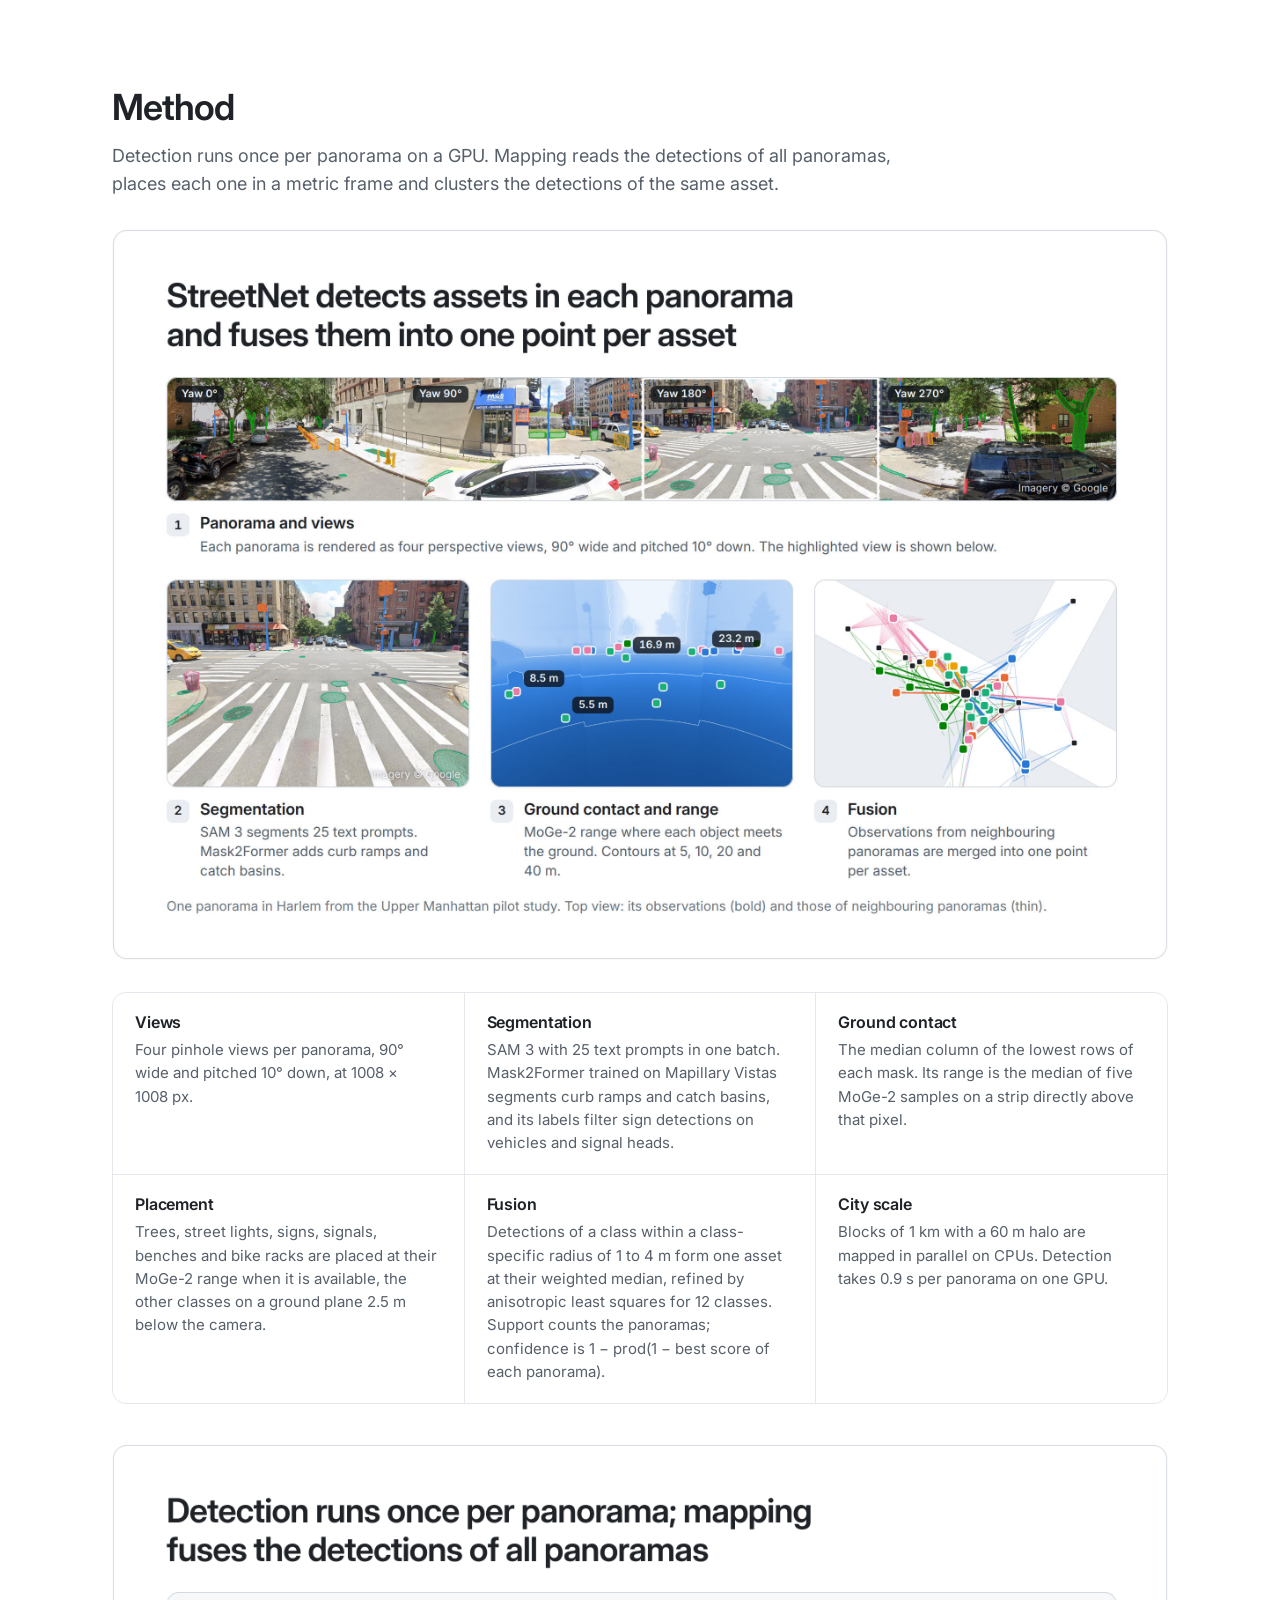
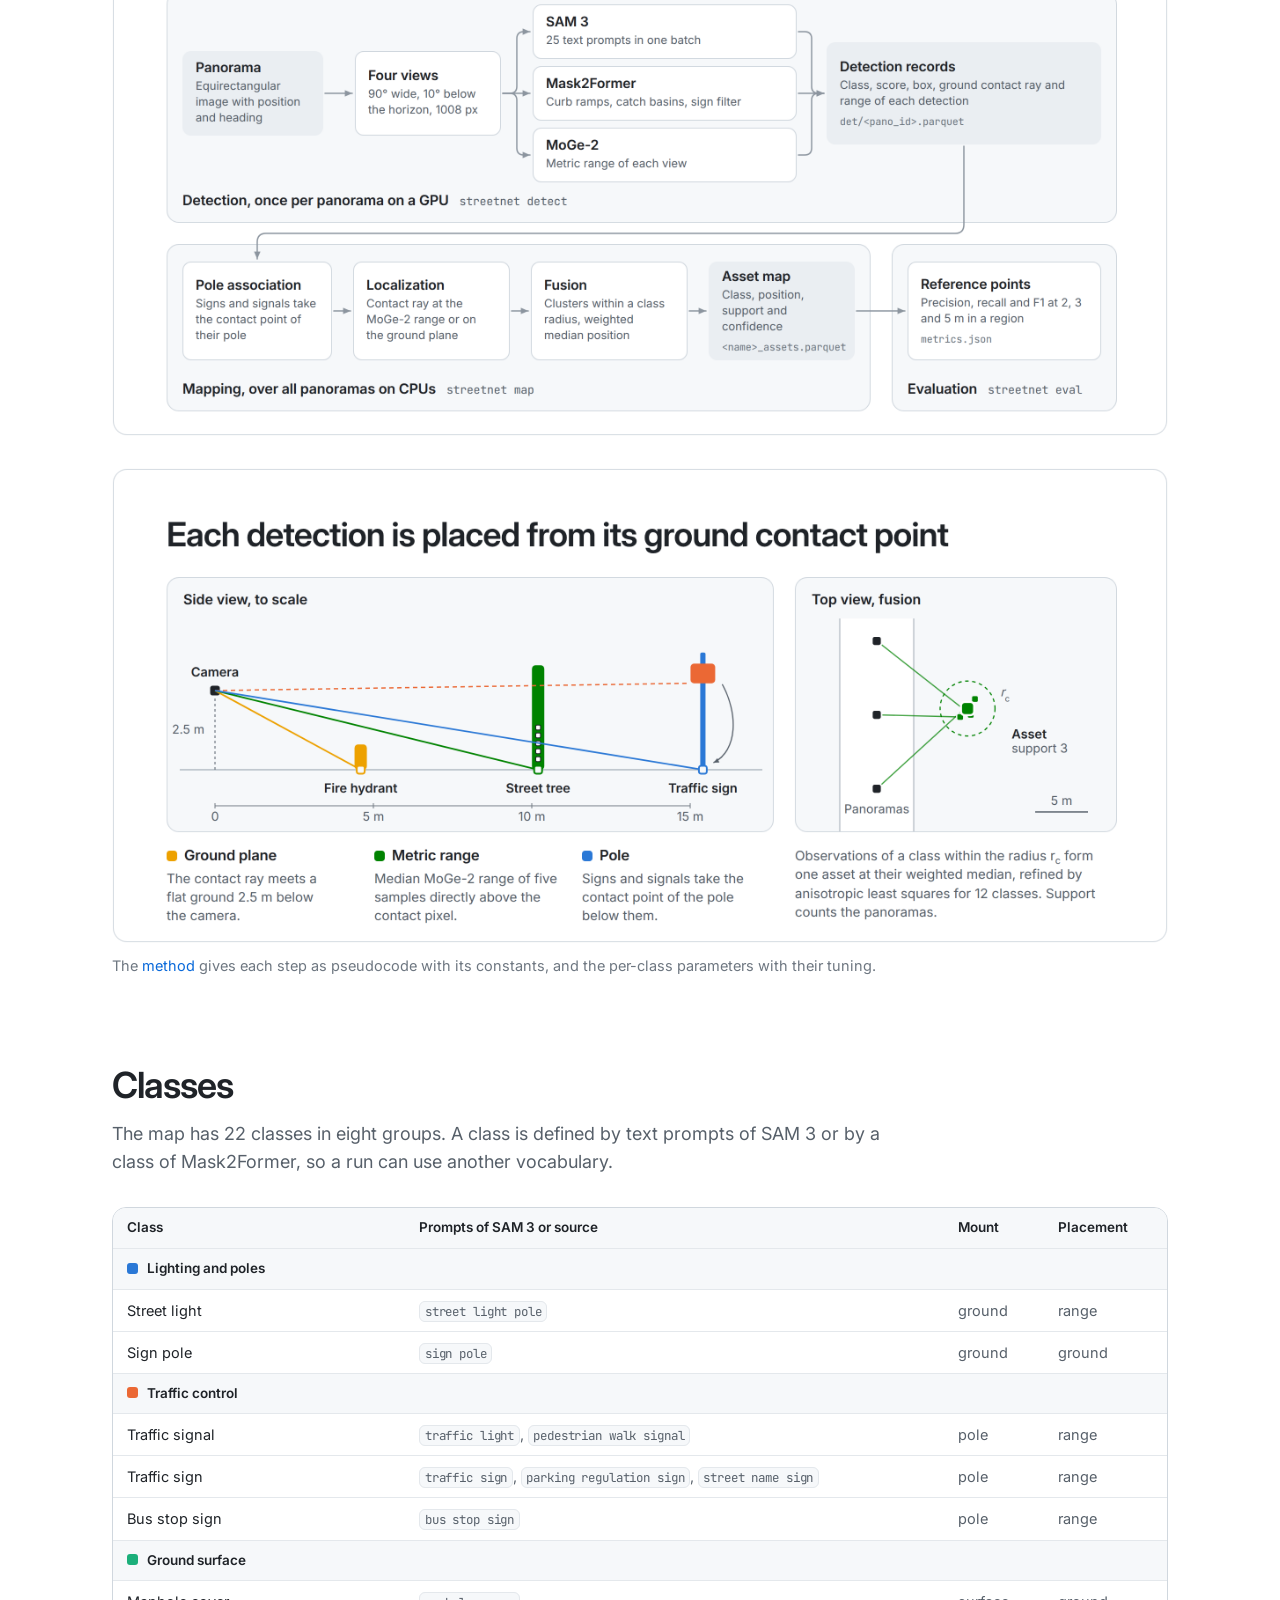
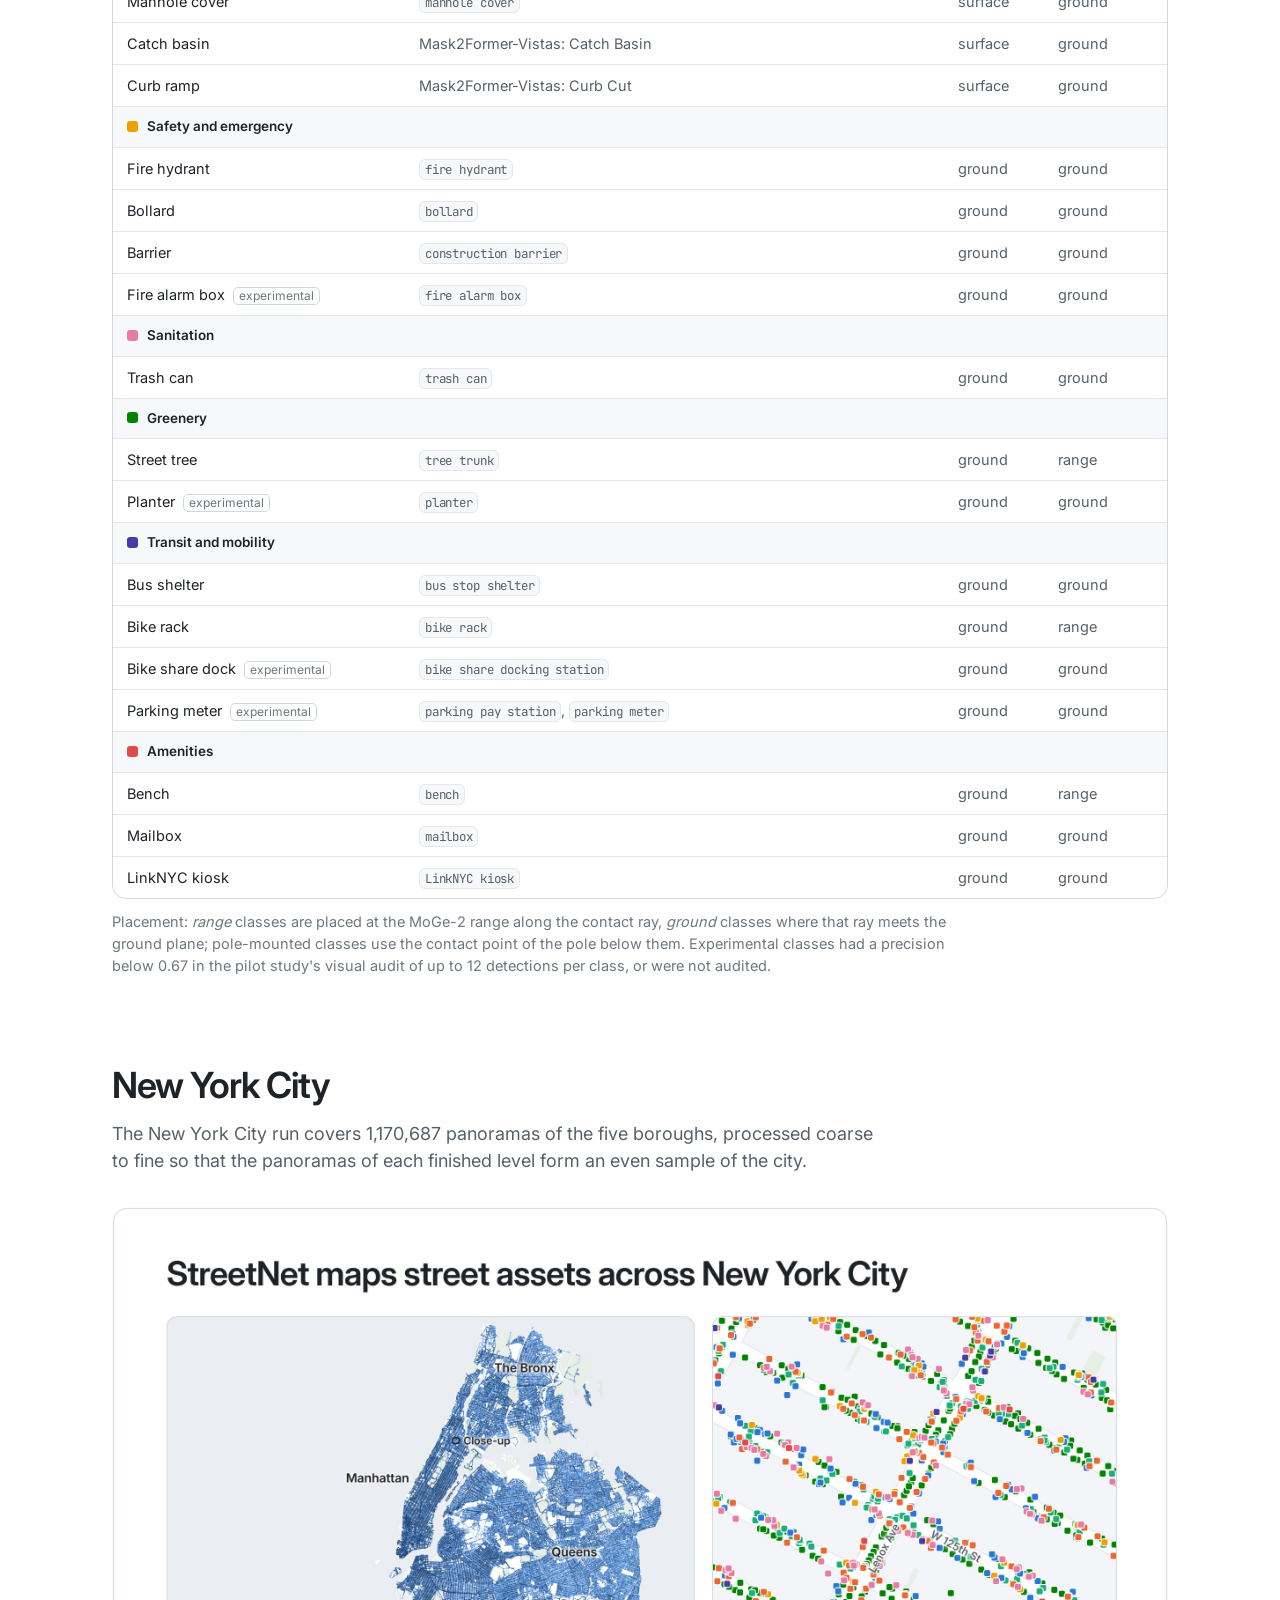
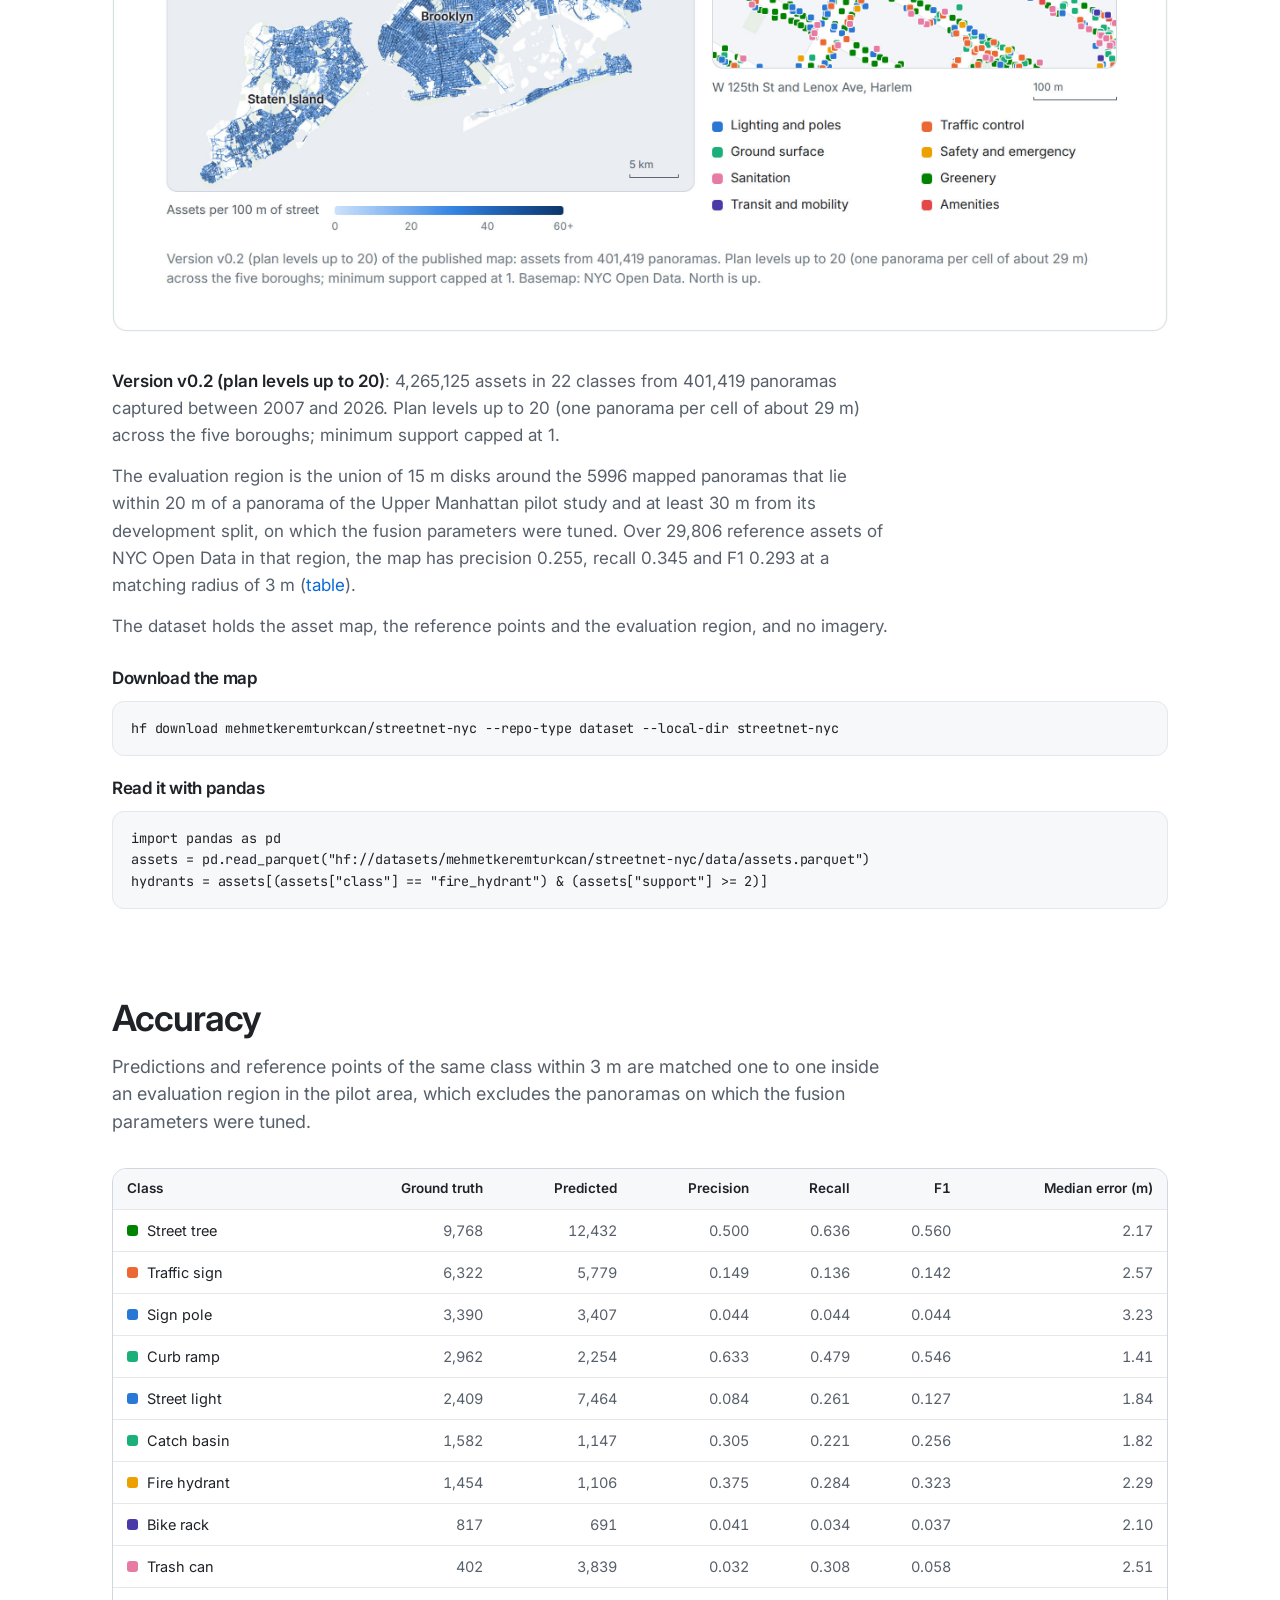
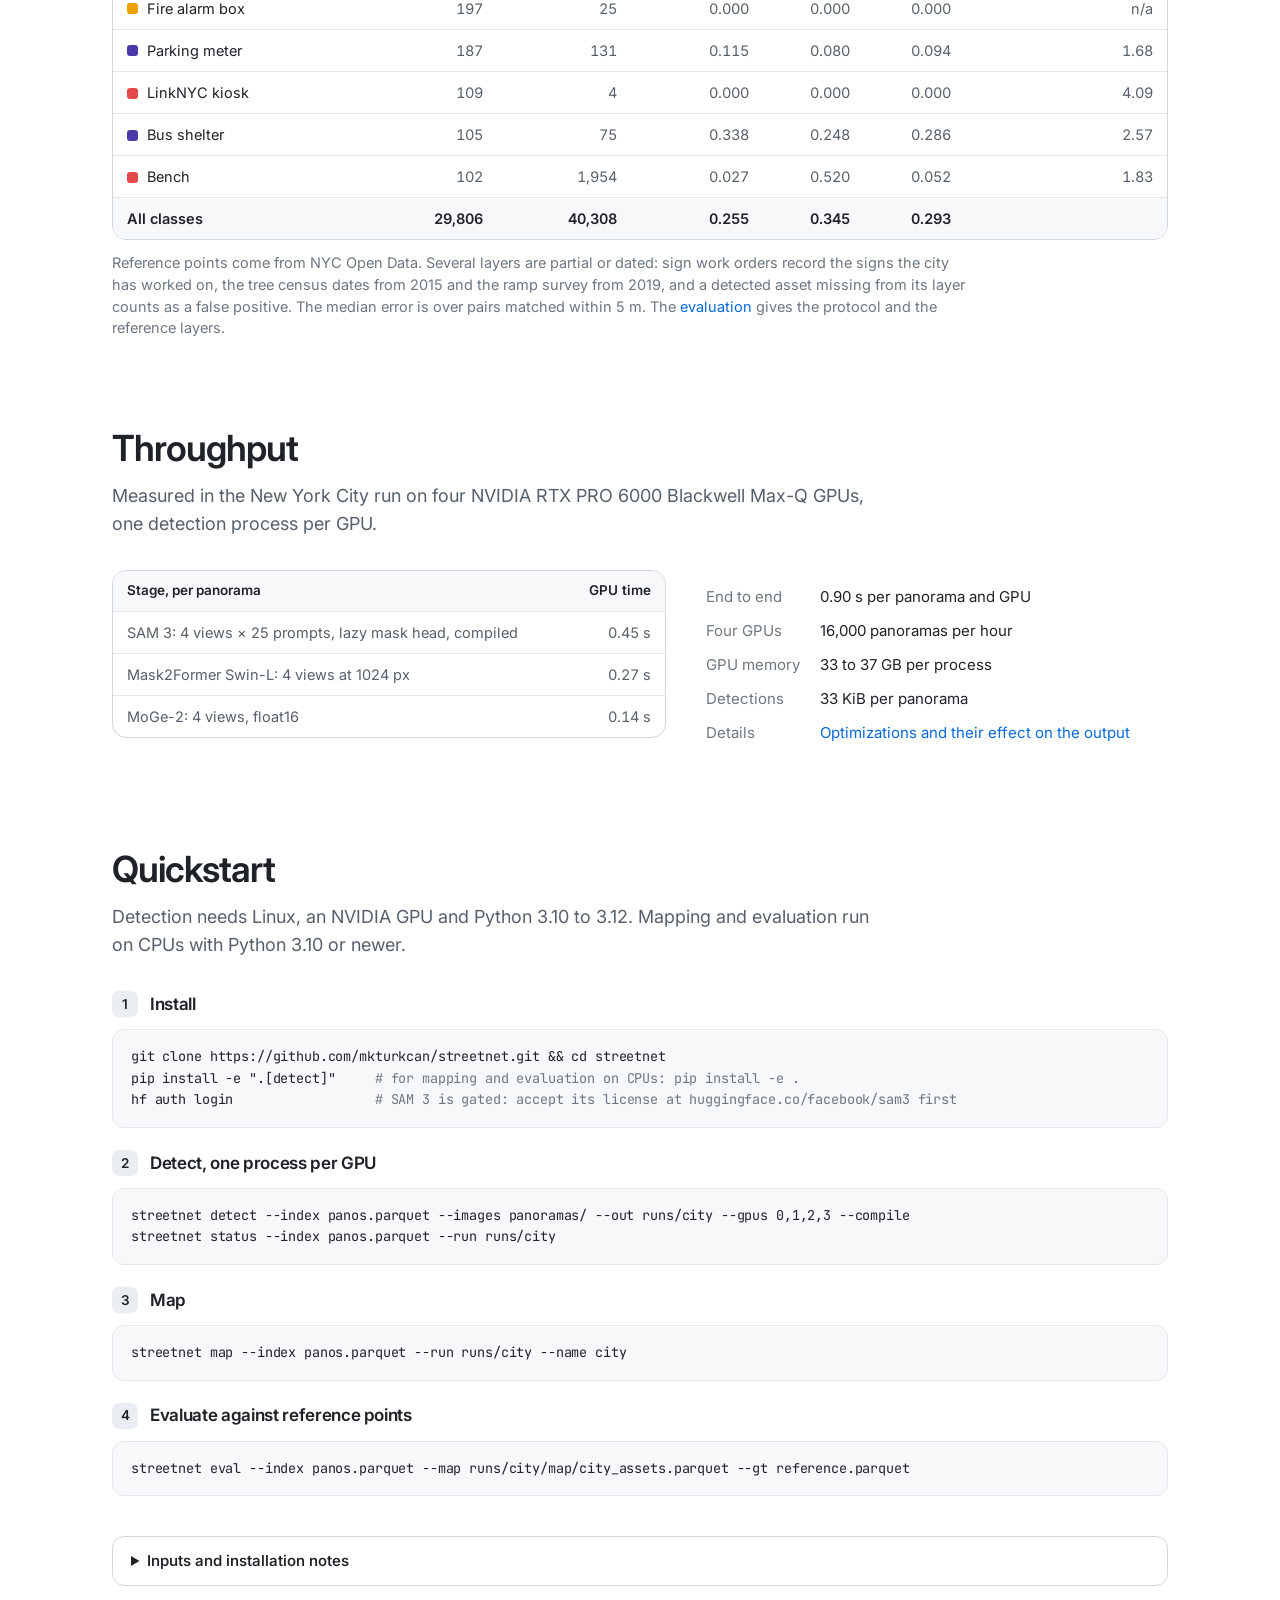
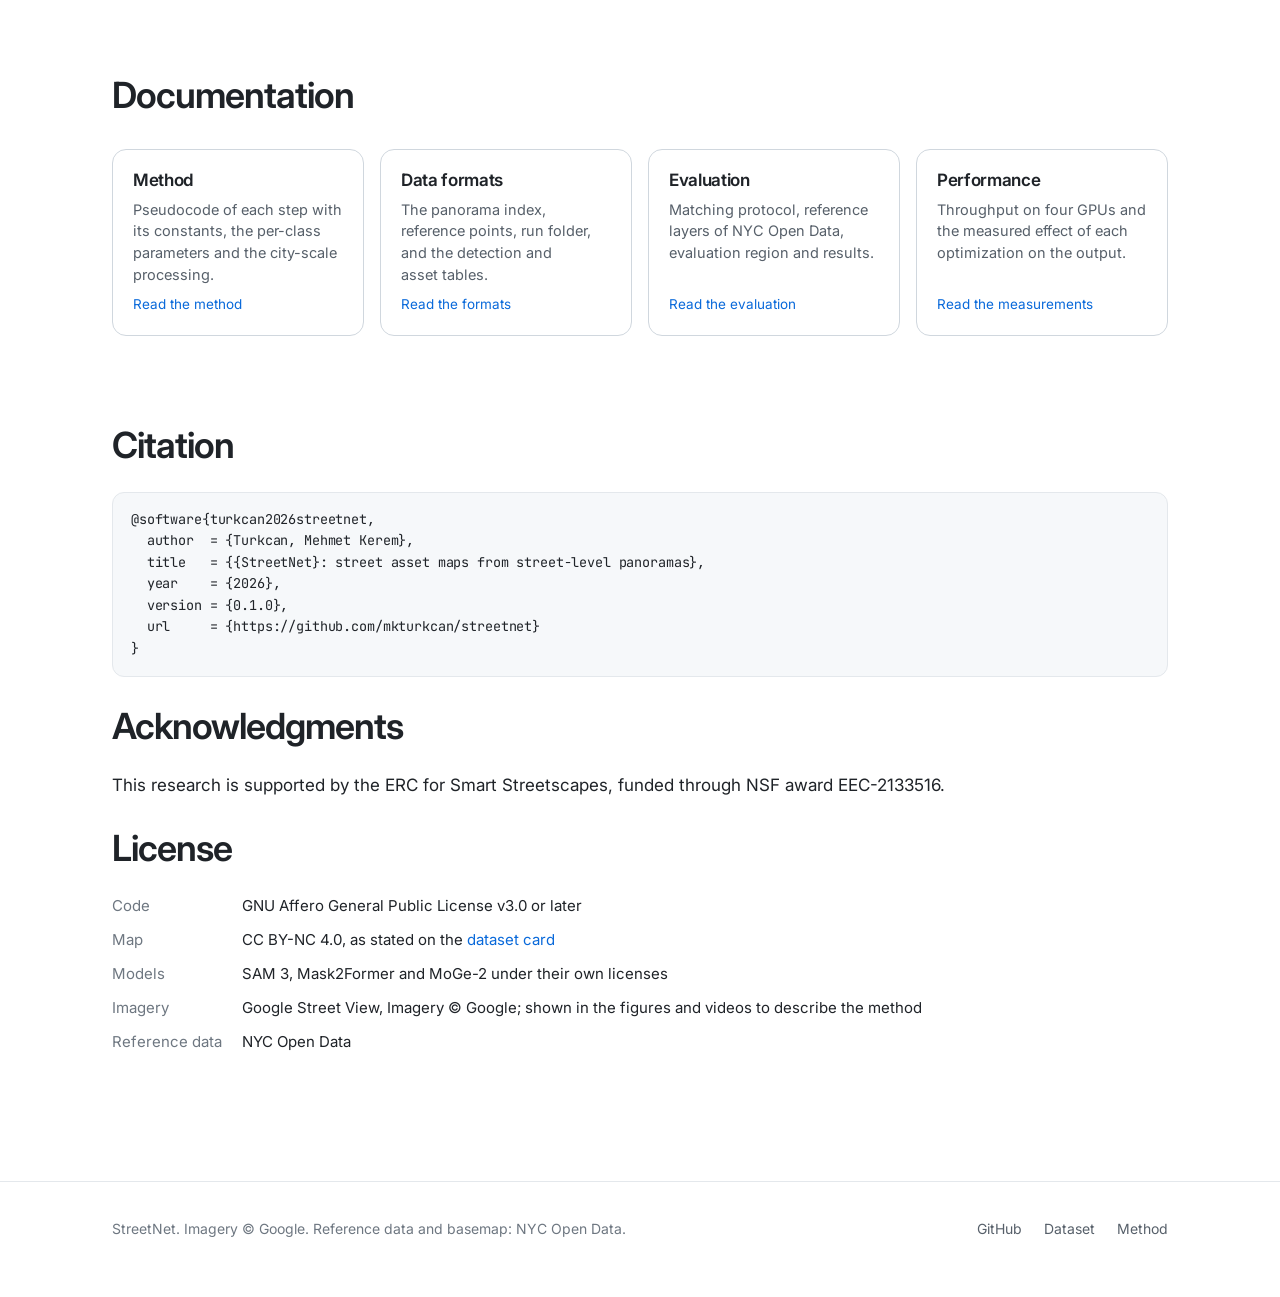
==== commit 1f26c625: "Acknowledgments: ERC for Smart Streetscapes; repository only (not on the dataset card) Co-Authored-B" ====
--- a/docs/index.html
+++ b/docs/index.html
@@ -304,7 +304,7 @@
       </div>
       <div>
         <div class="sec-h"><h2>Acknowledgments</h2></div>
-        <p style="margin-top:24px">This research is supported by the ERC for Smart Street Scapes, funded through NSF award EEC-2133516.</p>
+        <p style="margin-top:24px">This research is supported by the ERC for Smart Streetscapes, funded through NSF award EEC-2133516.</p>
       </div>
       <div>
         <div class="sec-h"><h2>License</h2></div>
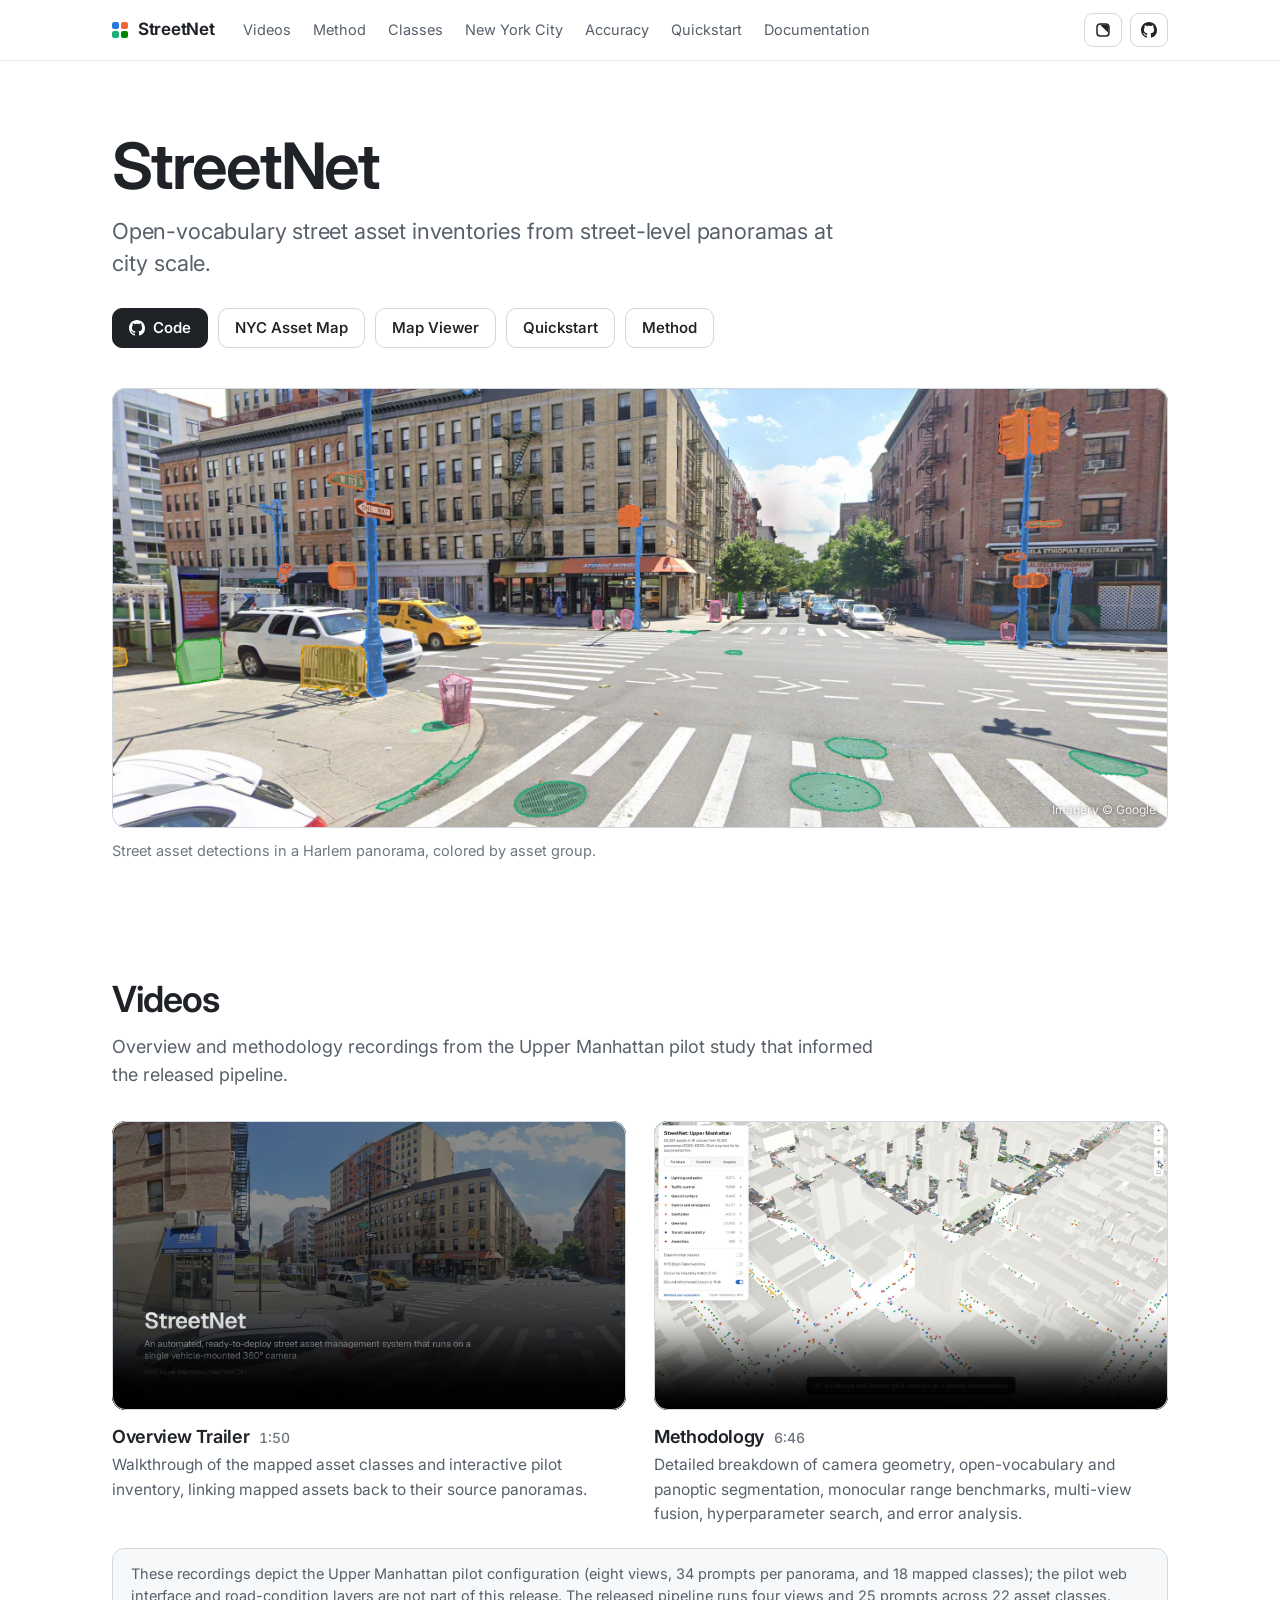
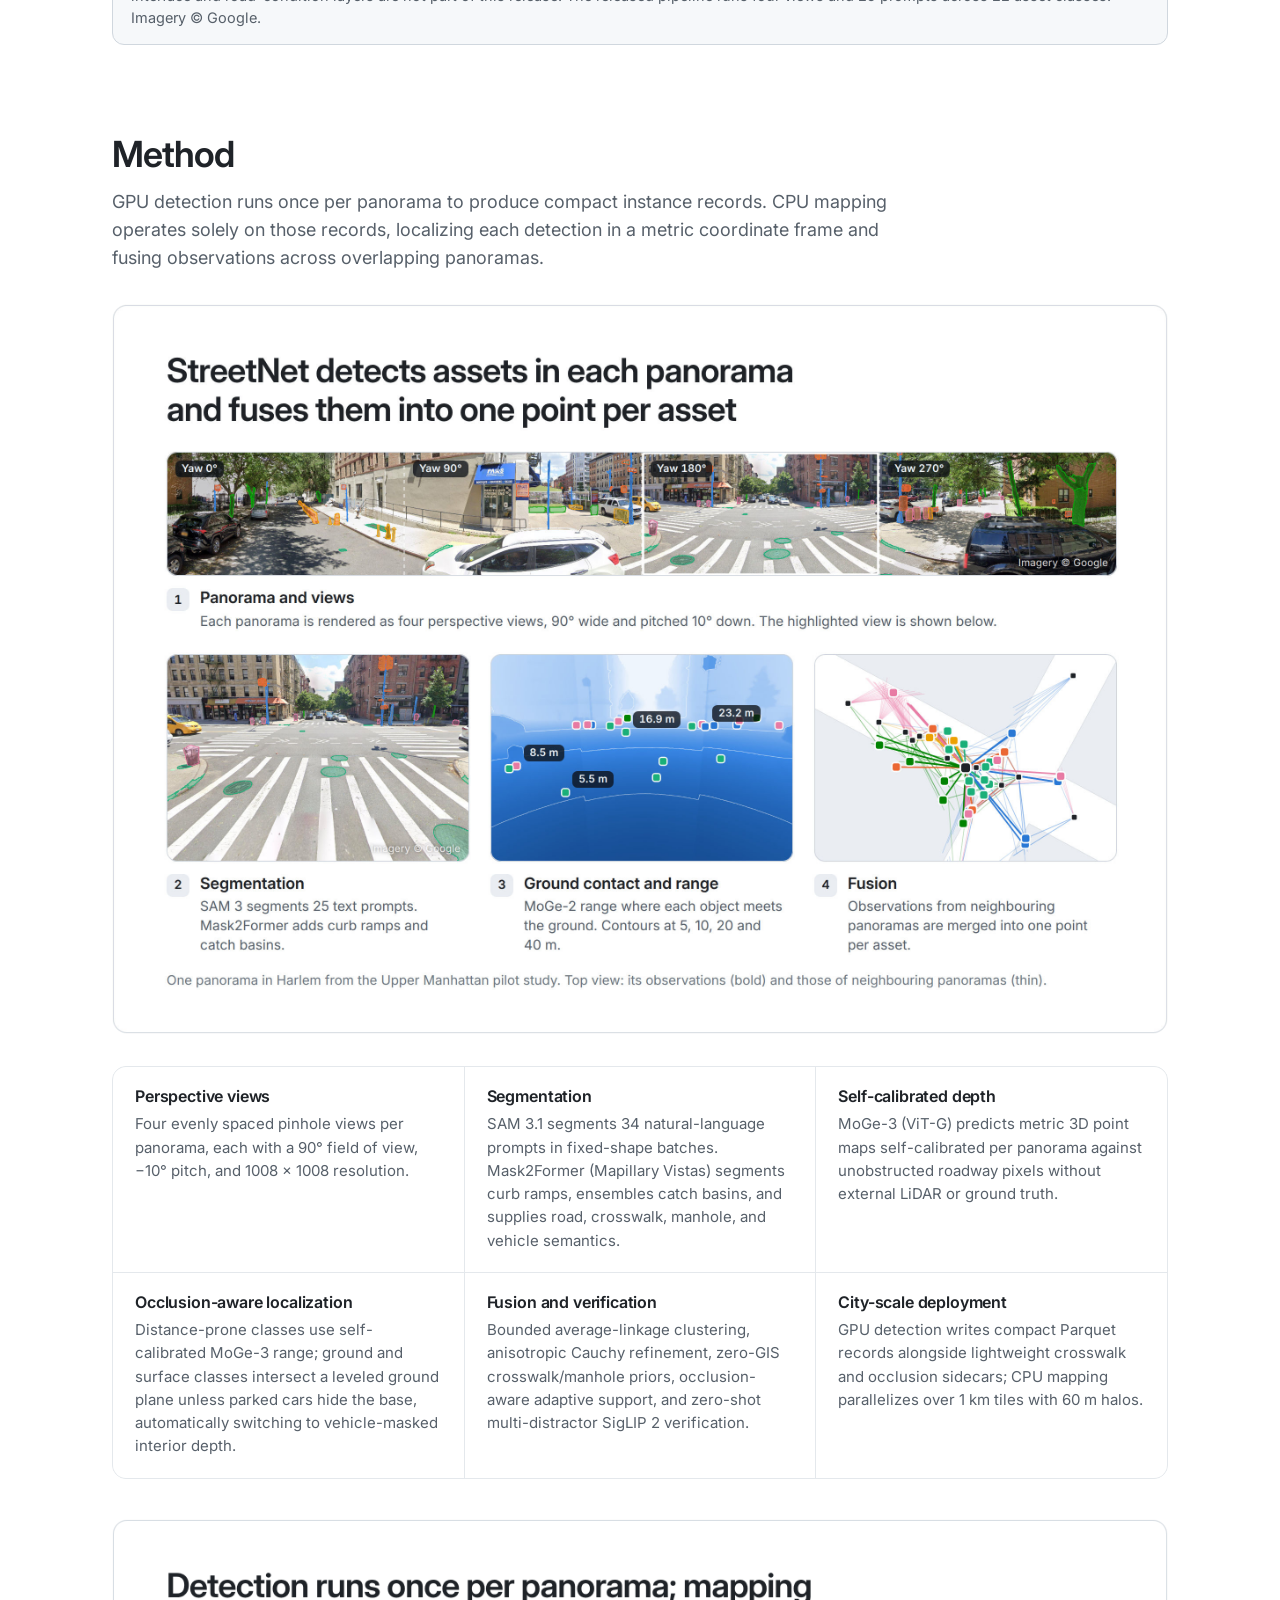
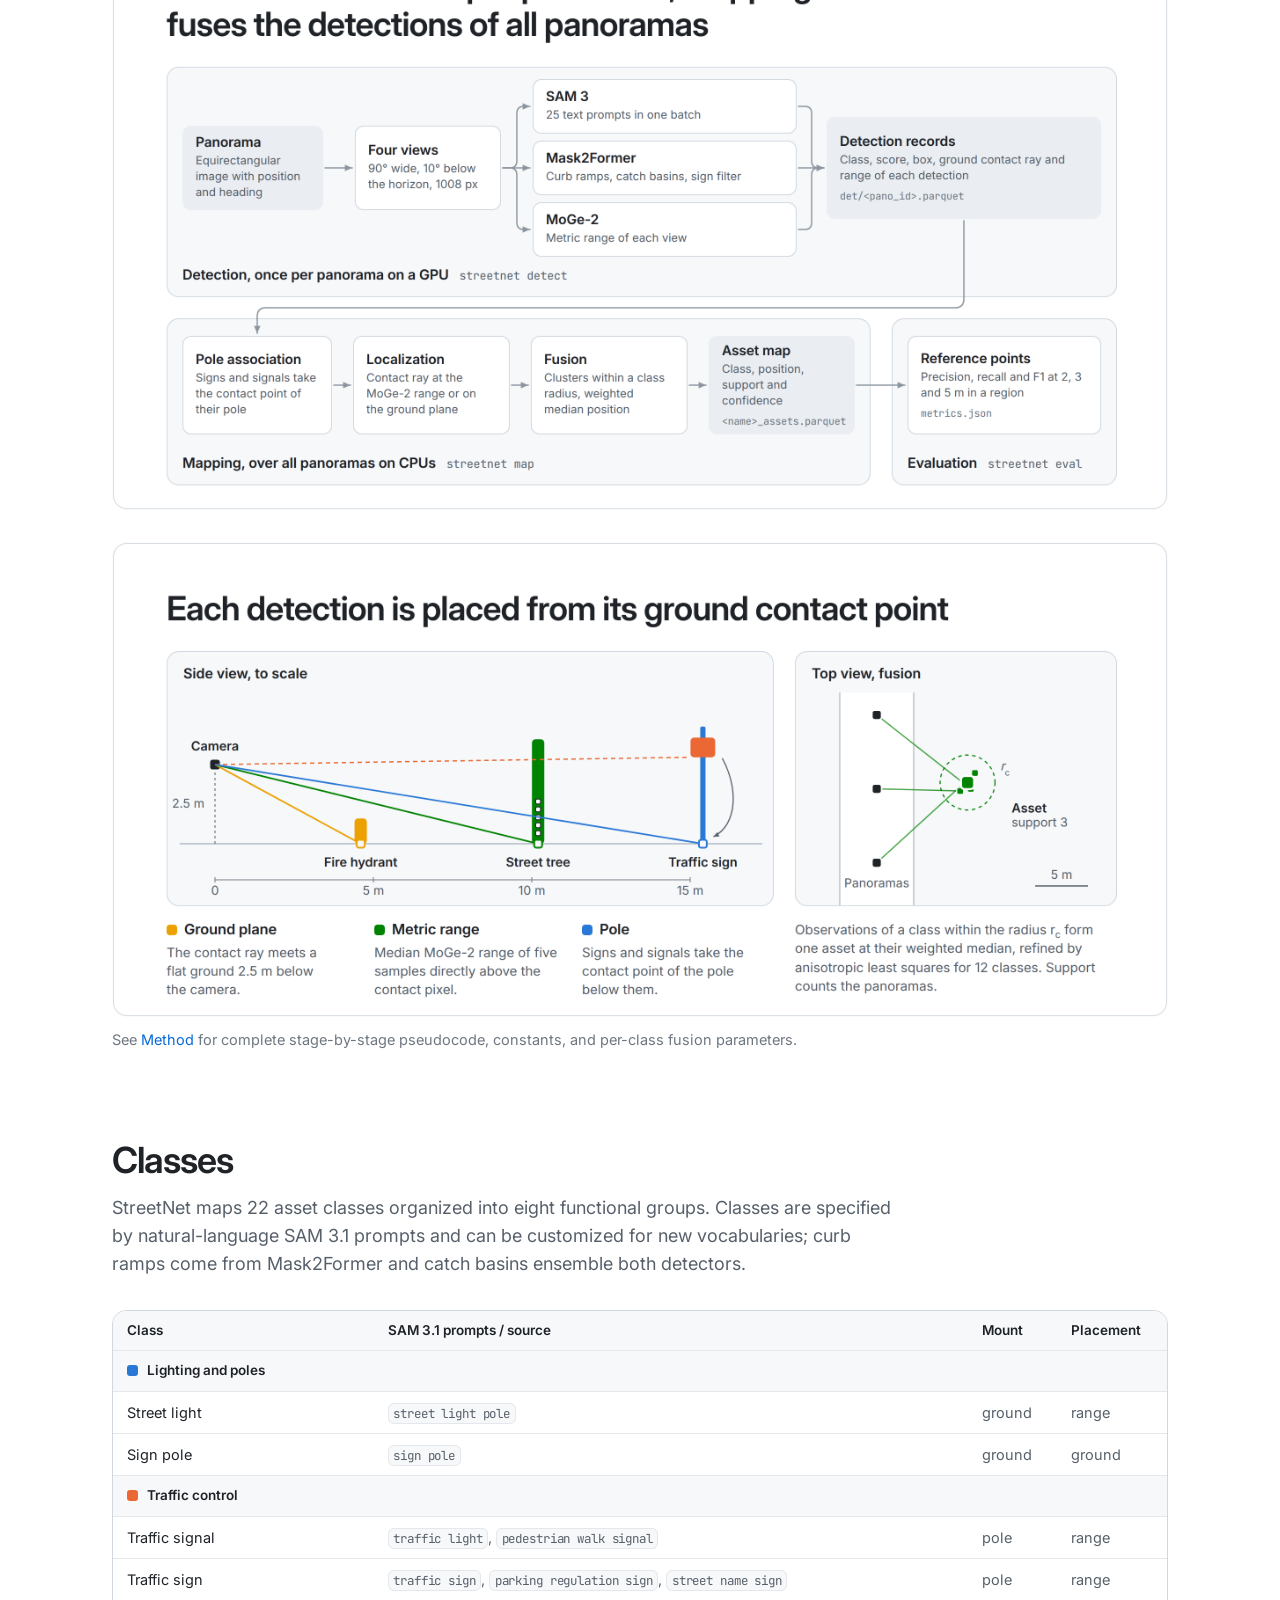
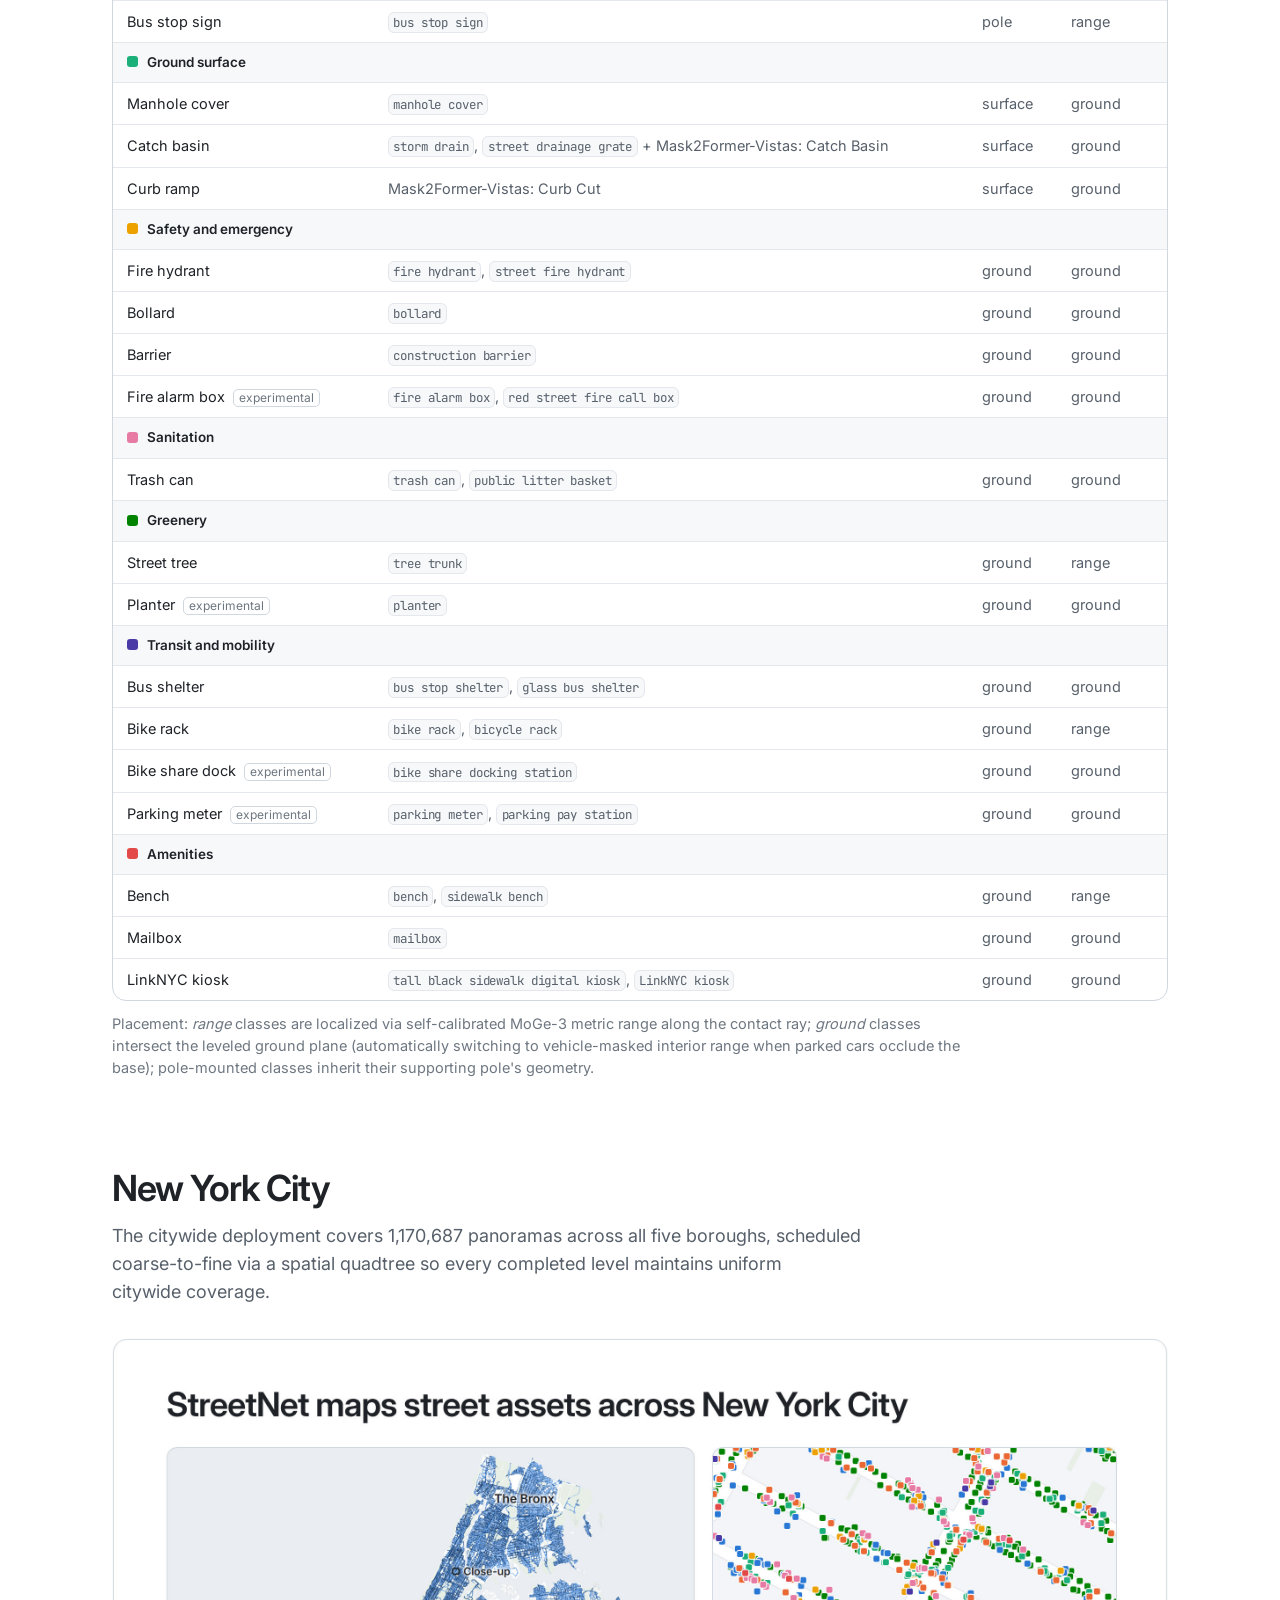
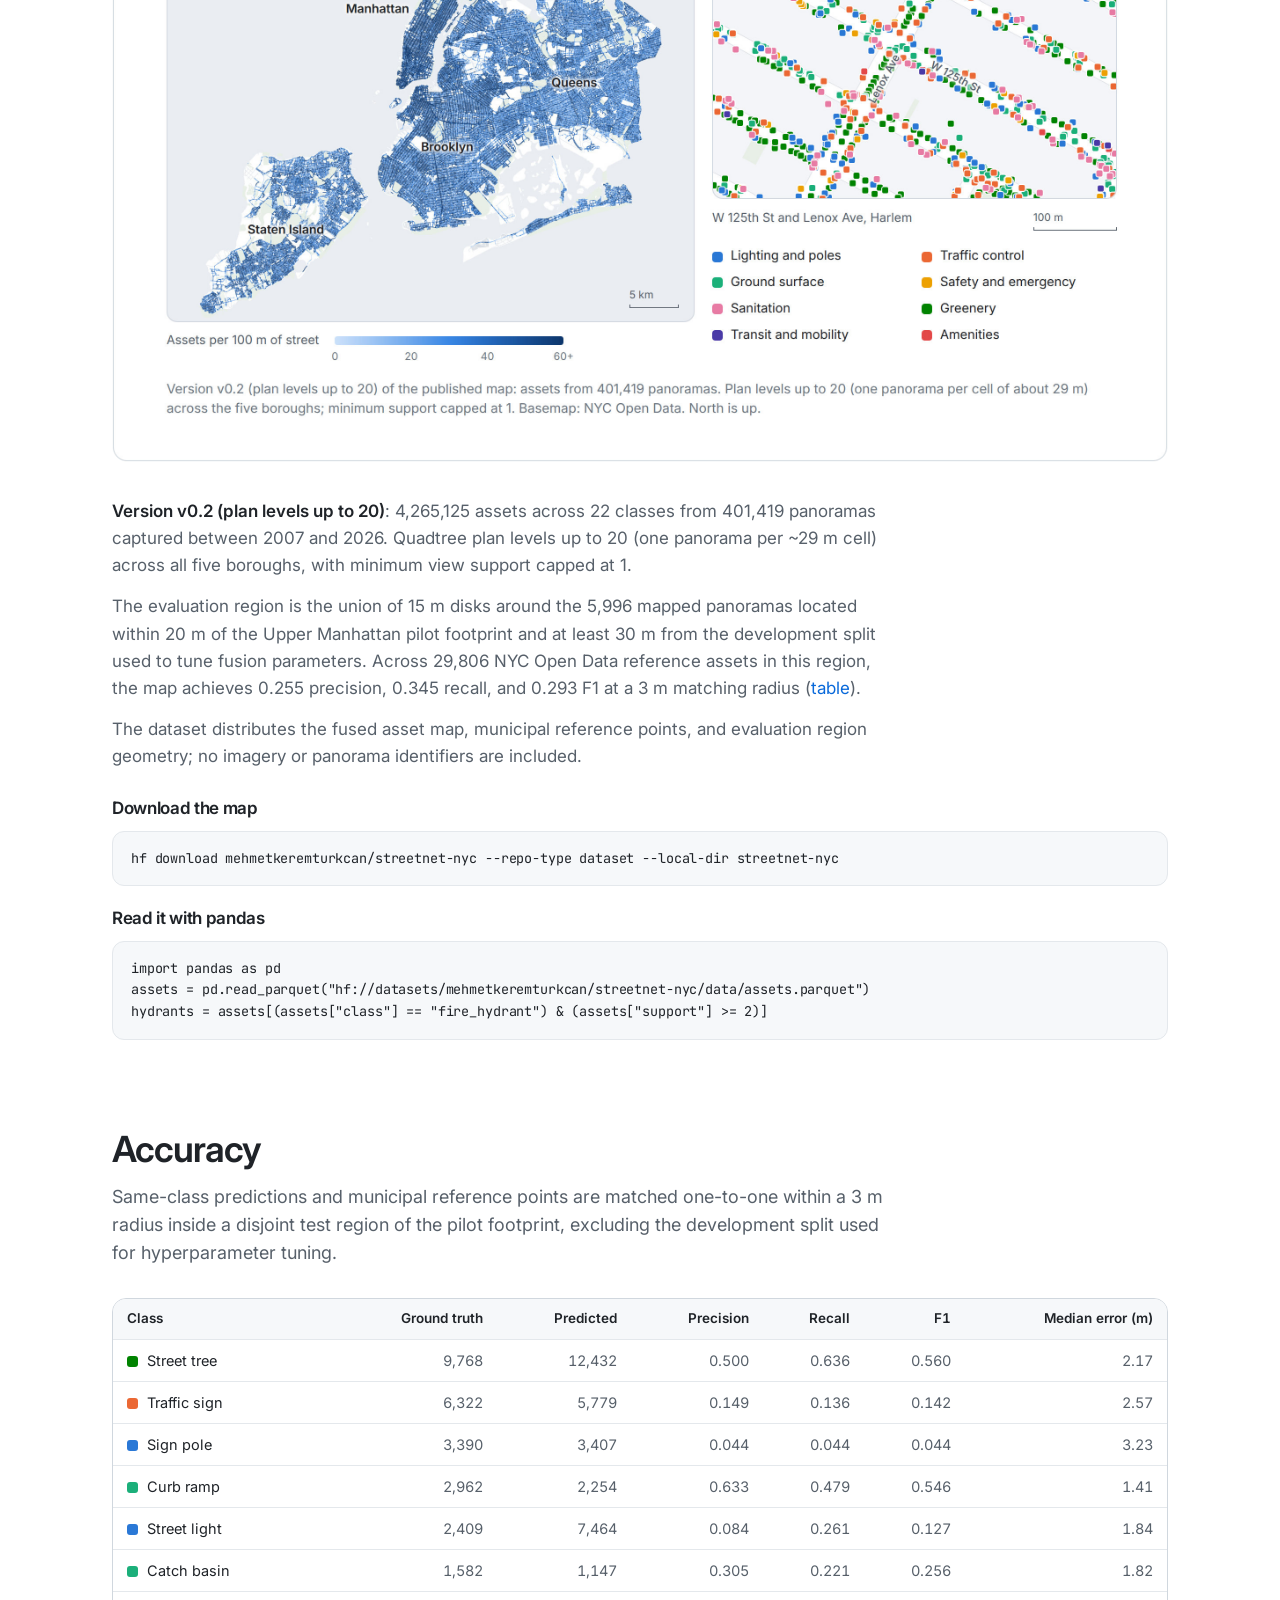
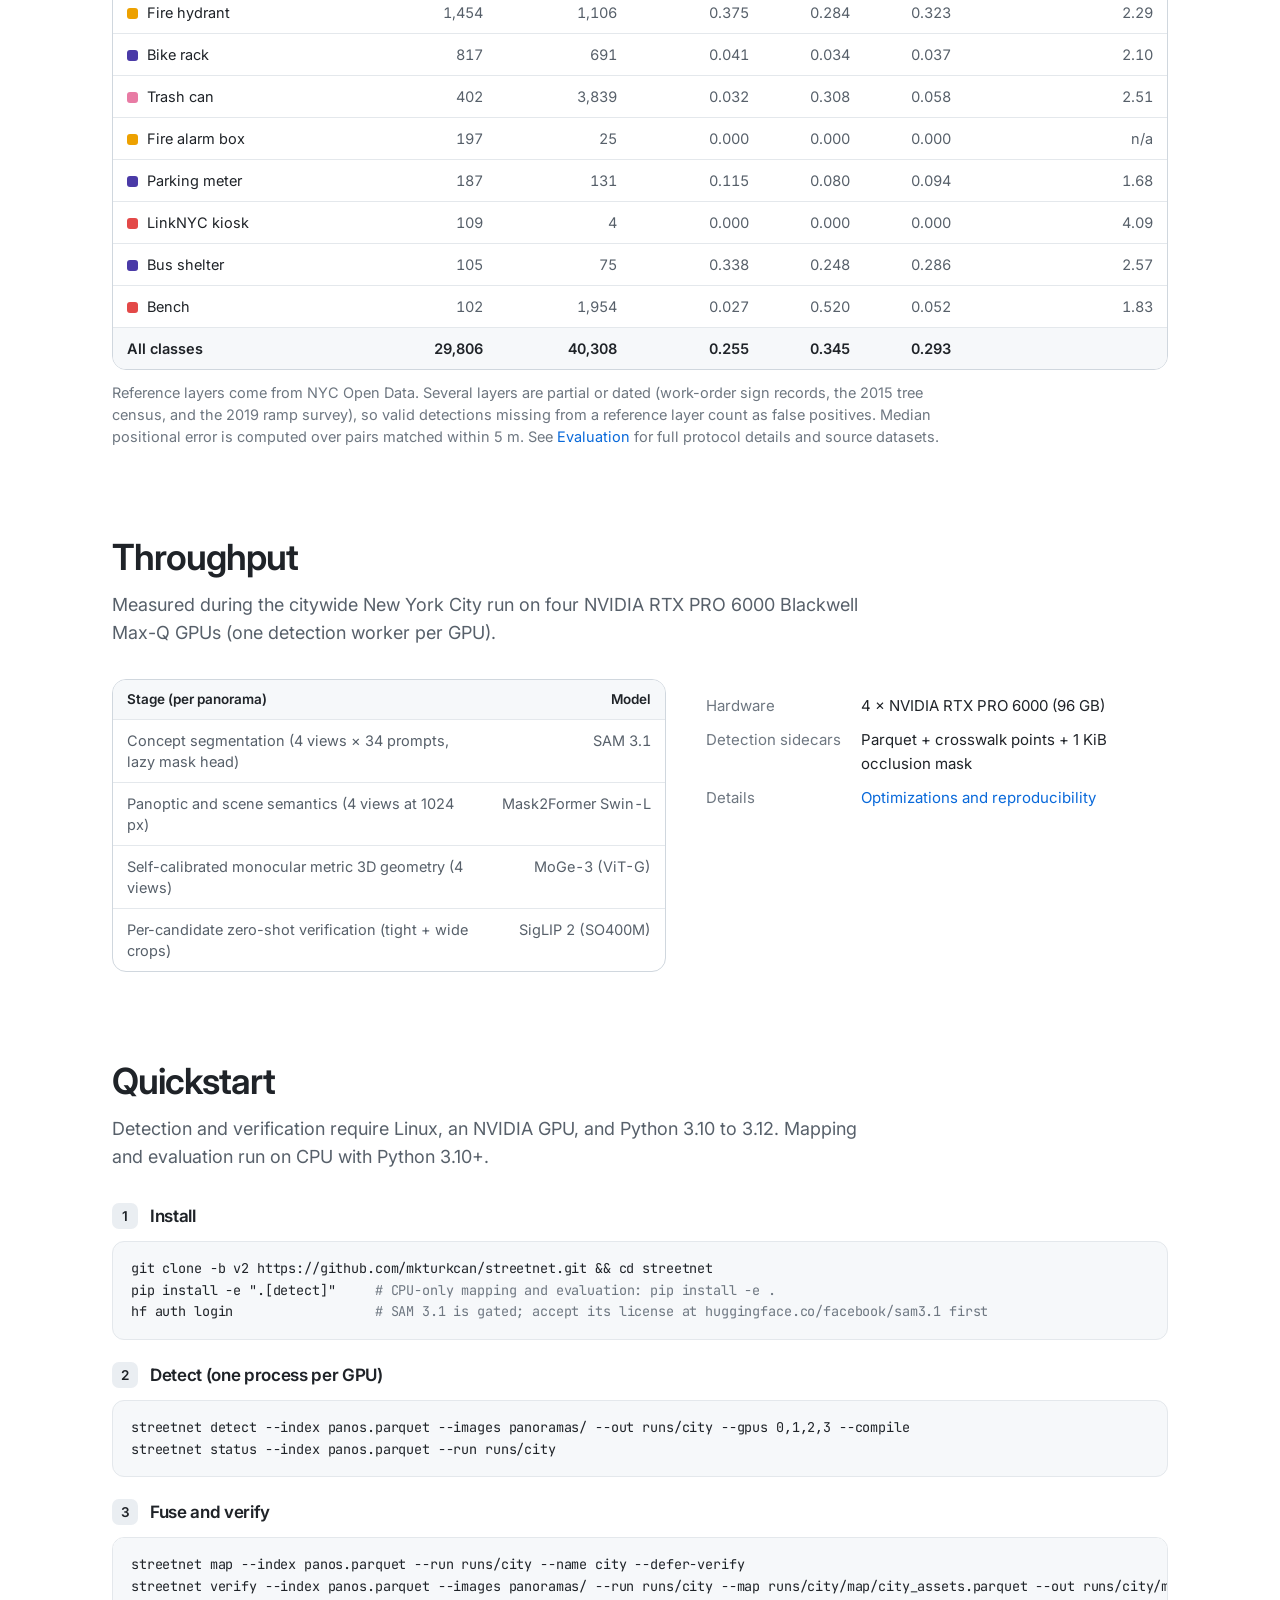
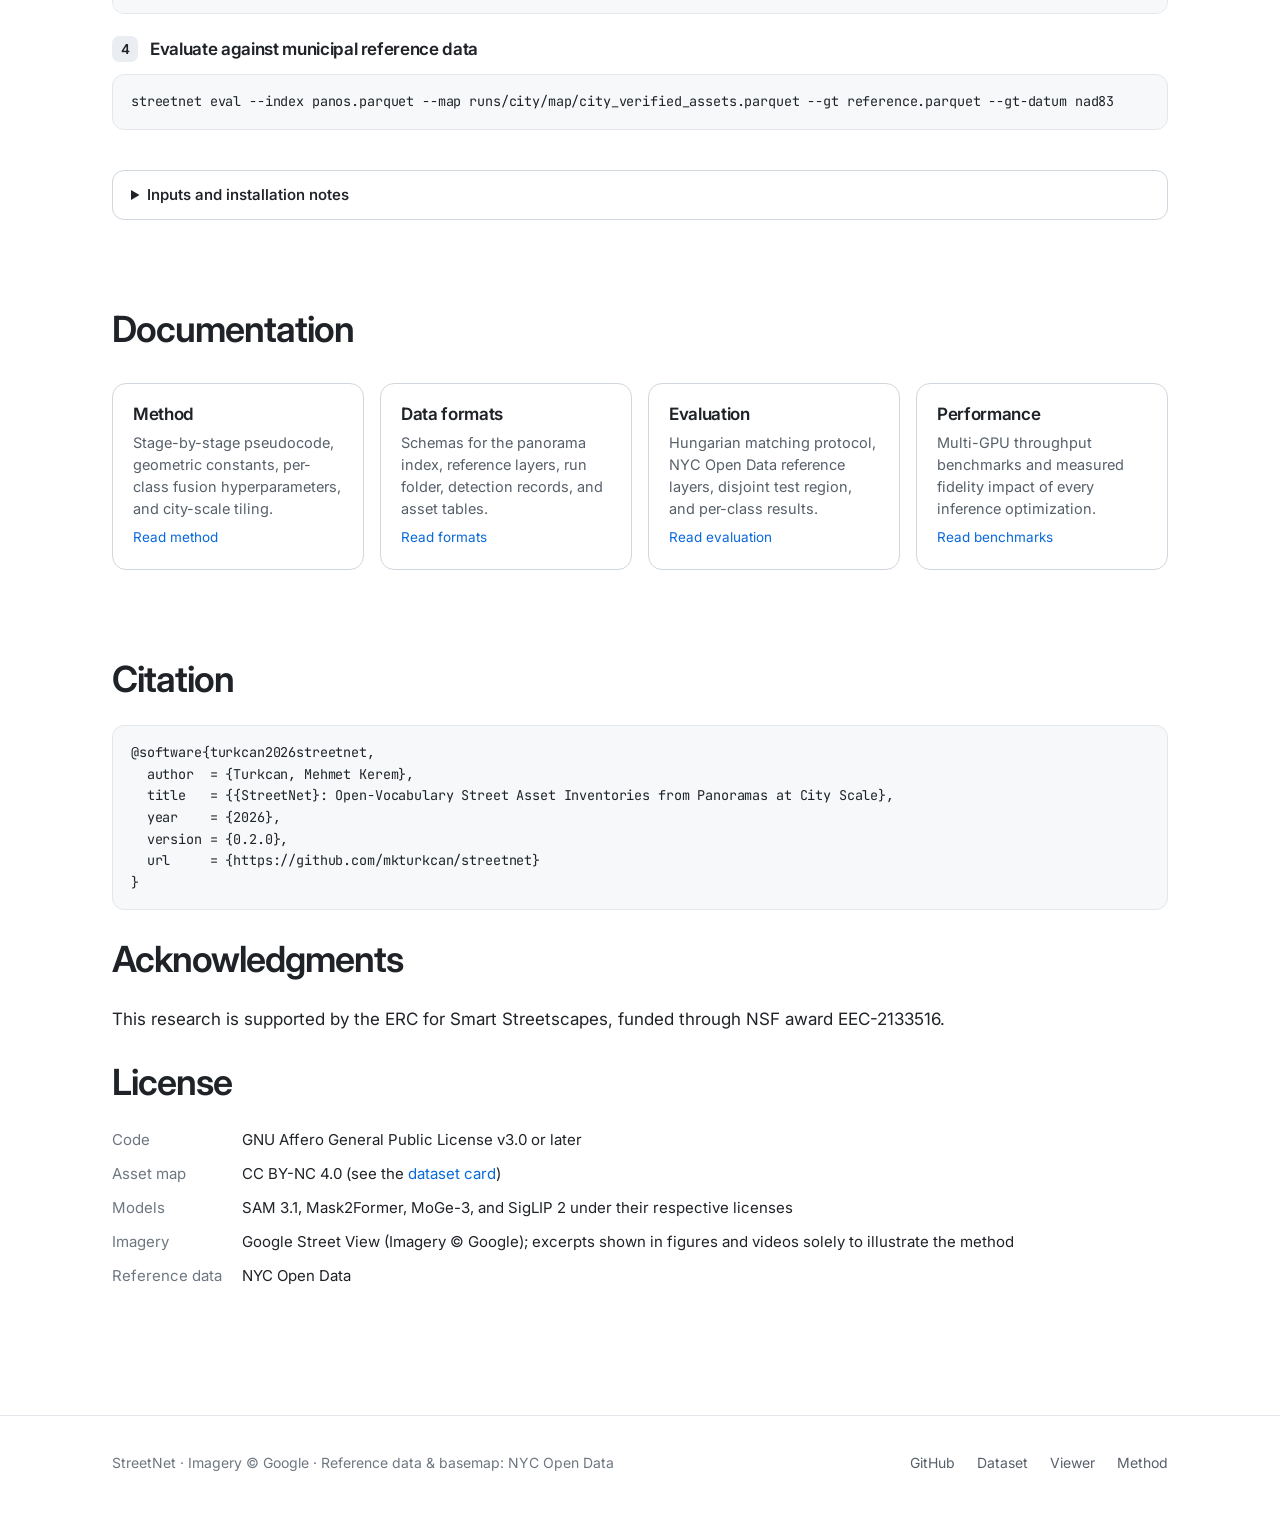
==== commit 41b6fb76: "StreetNet v2: SAM 3.1, self-calibrated MoGe-3, car-occlusion depth, zero-GIS priors, and SigLIP 2 ve" ====
--- a/docs/index.html
+++ b/docs/index.html
@@ -4,9 +4,9 @@
 <meta charset="utf-8">
 <meta name="viewport" content="width=device-width, initial-scale=1">
 <title>StreetNet</title>
-<meta name="description" content="StreetNet maps street assets from street-level panoramas: 22 classes segmented in each panorama, placed from their ground contact point and fused into one georeferenced point per asset.">
+<meta name="description" content="StreetNet constructs open-vocabulary street asset inventories from street-level panoramas via concept segmentation, single-view metric localization, and cross-panorama fusion.">
 <meta property="og:title" content="StreetNet">
-<meta property="og:description" content="An automated, ready-to-deploy asset management system that maps street assets from street-level panoramas.">
+<meta property="og:description" content="Open-vocabulary street asset inventories from street-level panoramas at city scale.">
 <meta property="og:image" content="https://mkturkcan.github.io/streetnet/assets/figures/hero.jpg">
 <meta name="theme-color" content="#ffffff" media="(prefers-color-scheme: light)">
 <meta name="theme-color" content="#0d1117" media="(prefers-color-scheme: dark)">
@@ -41,17 +41,18 @@
   <section class="hero">
     <div class="wrap">
       <h1>StreetNet</h1>
-      <p class="lede">An automated, ready-to-deploy asset management system that maps street assets from street-level panoramas.</p>
+      <p class="lede">Open-vocabulary street asset inventories from street-level panoramas at city scale.</p>
       <div class="cta">
         <a class="btn primary" href="https://github.com/mkturkcan/streetnet">
           <svg viewBox="0 0 16 16" fill="currentColor" aria-hidden="true"><path d="M8 0C3.58 0 0 3.58 0 8c0 3.54 2.29 6.53 5.47 7.59.4.07.55-.17.55-.38 0-.19-.01-.82-.01-1.49-2.01.37-2.53-.49-2.69-.94-.09-.23-.48-.94-.82-1.13-.28-.15-.68-.52-.01-.53.63-.01 1.08.58 1.23.82.72 1.21 1.87.87 2.33.66.07-.52.28-.87.51-1.07-1.78-.2-3.64-.89-3.64-3.95 0-.87.31-1.59.82-2.15-.08-.2-.36-1.02.08-2.12 0 0 .67-.21 2.2.82.64-.18 1.32-.27 2-.27.68 0 1.36.09 2 .27 1.53-1.04 2.2-.82 2.2-.82.44 1.1.16 1.92.08 2.12.51.56.82 1.27.82 2.15 0 3.07-1.87 3.75-3.65 3.95.29.25.54.73.54 1.48 0 1.07-.01 1.93-.01 2.2 0 .21.15.46.55.38A8.013 8.013 0 0 0 16 8c0-4.42-3.58-8-8-8z"/></svg>Code</a>
-        <a class="btn" href="https://huggingface.co/datasets/mehmetkeremturkcan/streetnet-nyc">New York City map</a>
+        <a class="btn" href="https://huggingface.co/datasets/mehmetkeremturkcan/streetnet-nyc">NYC Asset Map</a>
+        <a class="btn" href="https://huggingface.co/spaces/mehmetkeremturkcan/streetnet-viewer">Map Viewer</a>
         <a class="btn" href="#quickstart">Quickstart</a>
         <a class="btn" href="method.html">Method</a>
       </div>
       <figure class="hero-fig">
-        <div class="photo"><img src="assets/img/hero.jpg" width="2400" height="1000" alt="A street intersection in Harlem in one panorama, with the segmented street lights, signal poles, traffic signals, trash cans, manhole covers, curb ramps and trees outlined in the colours of their groups"><span class="credit">Imagery © Google</span></div>
-        <figcaption class="cap">Detections in one panorama in Harlem, coloured by class group.</figcaption>
+        <div class="photo"><img src="assets/img/hero.jpg" width="2400" height="1000" alt="Street intersection in Harlem showing segmented street lights, signal poles, traffic signals, trash cans, manhole covers, curb ramps, and street trees colored by asset group"><span class="credit">Imagery © Google</span></div>
+        <figcaption class="cap">Street asset detections in a Harlem panorama, colored by asset group.</figcaption>
       </figure>
     </div>
   </section>
@@ -60,23 +61,23 @@
     <div class="wrap">
       <div class="sec-h">
         <h2>Videos</h2>
-        <p>Both videos show the Upper Manhattan pilot study, from which the released pipeline was derived.</p>
+        <p>Overview and methodology recordings from the Upper Manhattan pilot study that informed the released pipeline.</p>
       </div>
       <div class="sec-body videos">
         <figure class="video">
           <div class="photo"><video controls preload="none" playsinline poster="assets/video/trailer.jpg" aria-label="StreetNet trailer">
             <source src="https://huggingface.co/datasets/mehmetkeremturkcan/streetnet-media/resolve/main/streetnet_trailer.mp4" type="video/mp4"></video></div>
-          <h3>Trailer <span>1:50</span></h3>
-          <p>The asset classes and the interactive map of the pilot, with assets inspected in their source panoramas.</p>
+          <h3>Overview Trailer <span>1:50</span></h3>
+          <p>Walkthrough of the mapped asset classes and interactive pilot inventory, linking mapped assets back to their source panoramas.</p>
         </figure>
         <figure class="video">
           <div class="photo"><video controls preload="none" playsinline poster="assets/video/methodology.jpg" aria-label="StreetNet methodology video">
             <source src="https://huggingface.co/datasets/mehmetkeremturkcan/streetnet-media/resolve/main/streetnet_methodology.mp4" type="video/mp4"></video></div>
           <h3>Methodology <span>6:46</span></h3>
-          <p>The pilot's camera model, segmentation, ranging experiments, multi-view fusion, threshold search, evaluation and error audit.</p>
-        </figure>
-      </div>
-      <p class="note">The videos show the pilot configuration: eight views and 34 prompts per panorama and 18 mapped classes. The pilot's map application and condition layers are not part of this repository. The released pipeline uses four views and 25 prompts and maps 22 classes. Imagery © Google.</p>
+          <p>Detailed breakdown of camera geometry, open-vocabulary and panoptic segmentation, monocular range benchmarks, multi-view fusion, hyperparameter search, and error analysis.</p>
+        </figure>
+      </div>
+      <p class="note">These recordings depict the Upper Manhattan pilot configuration (eight views, 34 prompts per panorama, and 18 mapped classes); the pilot web interface and road-condition layers are not part of this release. The released pipeline runs four views and 25 prompts across 22 asset classes. Imagery © Google.</p>
     </div>
   </section>
 
@@ -84,29 +85,29 @@
     <div class="wrap">
       <div class="sec-h">
         <h2>Method</h2>
-        <p>Detection runs once per panorama on a GPU. Mapping reads the detections of all panoramas, places each one in a metric frame and clusters the detections of the same asset.</p>
+        <p>GPU detection runs once per panorama to produce compact instance records. CPU mapping operates solely on those records, localizing each detection in a metric coordinate frame and fusing observations across overlapping panoramas.</p>
       </div>
       <div class="sec-body">
         <figure class="fig">
-          <a href="assets/figures/overview.jpg" class="zoom" aria-label="Open the figure at full size"><picture><source srcset="assets/figures/overview-dark.jpg" media="(prefers-color-scheme: dark)" data-dark>
-            <img src="assets/figures/overview.jpg" width="2400" height="1660" loading="lazy" alt="One panorama with its four views, one view with the segmented assets, the MoGe-2 range of that view with the ground contact points, and a top view of the observations fused into assets"></picture></a>
+          <a href="assets/figures/overview.jpg" class="zoom" aria-label="Open figure at full size"><picture><source srcset="assets/figures/overview-dark.jpg" media="(prefers-color-scheme: dark)" data-dark>
+            <img src="assets/figures/overview.jpg" width="2400" height="1660" loading="lazy" alt="Equirectangular panorama with four perspective cutouts, segmented assets, MoGe-2 metric range with ground-contact points, and top-down multi-view fusion"></picture></a>
         </figure>
         <div class="facts">
-          <div class="fact"><h3>Views</h3><p>Four pinhole views per panorama, 90° wide and pitched 10° down, at 1008 × 1008 px.</p></div>
-          <div class="fact"><h3>Segmentation</h3><p>SAM 3 with 25 text prompts in one batch. Mask2Former trained on Mapillary Vistas segments curb ramps and catch basins, and its labels filter sign detections on vehicles and signal heads.</p></div>
-          <div class="fact"><h3>Ground contact</h3><p>The median column of the lowest rows of each mask. Its range is the median of five MoGe-2 samples on a strip directly above that pixel.</p></div>
-          <div class="fact"><h3>Placement</h3><p>Trees, street lights, signs, signals, benches and bike racks are placed at their MoGe-2 range when it is available, the other classes on a ground plane 2.5 m below the camera.</p></div>
-          <div class="fact"><h3>Fusion</h3><p>Detections of a class within a class-specific radius of 1 to 4 m form one asset at their weighted median, refined by anisotropic least squares for 12 classes. Support counts the panoramas; confidence is 1 − prod(1 − best score of each panorama).</p></div>
-          <div class="fact"><h3>City scale</h3><p>Blocks of 1 km with a 60 m halo are mapped in parallel on CPUs. Detection takes 0.9 s per panorama on one GPU.</p></div>
+          <div class="fact"><h3>Perspective views</h3><p>Four evenly spaced pinhole views per panorama, each with a 90° field of view, −10° pitch, and 1008 × 1008 resolution.</p></div>
+          <div class="fact"><h3>Segmentation</h3><p>SAM 3.1 segments 34 natural-language prompts in fixed-shape batches. Mask2Former (Mapillary Vistas) segments curb ramps, ensembles catch basins, and supplies road, crosswalk, manhole, and vehicle semantics.</p></div>
+          <div class="fact"><h3>Self-calibrated depth</h3><p>MoGe-3 (ViT-G) predicts metric 3D point maps self-calibrated per panorama against unobstructed roadway pixels without external LiDAR or ground truth.</p></div>
+          <div class="fact"><h3>Occlusion-aware localization</h3><p>Distance-prone classes use self-calibrated MoGe-3 range; ground and surface classes intersect a leveled ground plane unless parked cars hide the base, automatically switching to vehicle-masked interior depth.</p></div>
+          <div class="fact"><h3>Fusion and verification</h3><p>Bounded average-linkage clustering, anisotropic Cauchy refinement, zero-GIS crosswalk/manhole priors, occlusion-aware adaptive support, and zero-shot multi-distractor SigLIP 2 verification.</p></div>
+          <div class="fact"><h3>City-scale deployment</h3><p>GPU detection writes compact Parquet records alongside lightweight crosswalk and occlusion sidecars; CPU mapping parallelizes over 1 km tiles with 60 m halos.</p></div>
         </div>
         <figure class="fig" style="margin-top:40px">
-          <a href="assets/figures/pipeline.png" class="zoom" aria-label="Open the figure at full size"><picture><source srcset="assets/figures/pipeline-dark.png" media="(prefers-color-scheme: dark)" data-dark>
-            <img src="assets/figures/pipeline.png" width="2400" height="1344" loading="lazy" alt="Detection once per panorama on a GPU: four views, SAM 3, Mask2Former and MoGe-2, detection records. Mapping over all panoramas on CPUs: pole association, localization, fusion, asset map. Evaluation against reference points."></picture></a>
+          <a href="assets/figures/pipeline.png" class="zoom" aria-label="Open figure at full size"><picture><source srcset="assets/figures/pipeline-dark.png" media="(prefers-color-scheme: dark)" data-dark>
+            <img src="assets/figures/pipeline.png" width="2400" height="1344" loading="lazy" alt="Two-stage pipeline: per-panorama GPU detection, tiled CPU mapping, and evaluation against reference points"></picture></a>
         </figure>
         <figure class="fig" style="margin-top:32px">
-          <a href="assets/figures/placement.png" class="zoom" aria-label="Open the figure at full size"><picture><source srcset="assets/figures/placement-dark.png" media="(prefers-color-scheme: dark)" data-dark>
-            <img src="assets/figures/placement.png" width="2400" height="1080" loading="lazy" alt="Side view to scale of the three placement rules, ground plane, metric range and pole, and a top view of fusion across three panoramas"></picture></a>
-          <figcaption>The <a href="method.html">method</a> gives each step as pseudocode with its constants, and the per-class parameters with their tuning.</figcaption>
+          <a href="assets/figures/placement.png" class="zoom" aria-label="Open figure at full size"><picture><source srcset="assets/figures/placement-dark.png" media="(prefers-color-scheme: dark)" data-dark>
+            <img src="assets/figures/placement.png" width="2400" height="1080" loading="lazy" alt="Side view of ground-plane, metric-range, and pole-carrier localization rules alongside top-down multi-view fusion across three panoramas"></picture></a>
+          <figcaption>See <a href="method.html">Method</a> for complete stage-by-stage pseudocode, constants, and per-class fusion parameters.</figcaption>
         </figure>
       </div>
     </div>
@@ -116,12 +117,12 @@
     <div class="wrap">
       <div class="sec-h">
         <h2>Classes</h2>
-        <p>The map has 22 classes in eight groups. A class is defined by text prompts of SAM 3 or by a class of Mask2Former, so a run can use another vocabulary.</p>
+        <p>StreetNet maps 22 asset classes organized into eight functional groups. Classes are specified by natural-language SAM 3.1 prompts and can be customized for new vocabularies; curb ramps come from Mask2Former and catch basins ensemble both detectors.</p>
       </div>
       <div class="sec-body">
 <!-- classes:start -->
 <div class="table-wrap"><table>
-<thead><tr><th>Class</th><th>Prompts of SAM 3 or source</th><th>Mount</th><th>Placement</th></tr></thead><tbody>
+<thead><tr><th>Class</th><th>SAM 3.1 prompts / source</th><th>Mount</th><th>Placement</th></tr></thead><tbody>
 <tr class="grp-row"><td colspan="4"><span class="sq" style="background:var(--g0)"></span>Lighting and poles</td></tr>
 <tr><td class="cls">Street light</td><td><code>street light pole</code></td><td>ground</td><td>range</td></tr>
 <tr><td class="cls">Sign pole</td><td><code>sign pole</code></td><td>ground</td><td>ground</td></tr>
@@ -131,30 +132,30 @@
 <tr><td class="cls">Bus stop sign</td><td><code>bus stop sign</code></td><td>pole</td><td>range</td></tr>
 <tr class="grp-row"><td colspan="4"><span class="sq" style="background:var(--g2)"></span>Ground surface</td></tr>
 <tr><td class="cls">Manhole cover</td><td><code>manhole cover</code></td><td>surface</td><td>ground</td></tr>
-<tr><td class="cls">Catch basin</td><td>Mask2Former-Vistas: Catch Basin</td><td>surface</td><td>ground</td></tr>
+<tr><td class="cls">Catch basin</td><td><code>storm drain</code>, <code>street drainage grate</code> + Mask2Former-Vistas: Catch Basin</td><td>surface</td><td>ground</td></tr>
 <tr><td class="cls">Curb ramp</td><td>Mask2Former-Vistas: Curb Cut</td><td>surface</td><td>ground</td></tr>
 <tr class="grp-row"><td colspan="4"><span class="sq" style="background:var(--g3)"></span>Safety and emergency</td></tr>
-<tr><td class="cls">Fire hydrant</td><td><code>fire hydrant</code></td><td>ground</td><td>ground</td></tr>
+<tr><td class="cls">Fire hydrant</td><td><code>fire hydrant</code>, <code>street fire hydrant</code></td><td>ground</td><td>ground</td></tr>
 <tr><td class="cls">Bollard</td><td><code>bollard</code></td><td>ground</td><td>ground</td></tr>
 <tr><td class="cls">Barrier</td><td><code>construction barrier</code></td><td>ground</td><td>ground</td></tr>
-<tr><td class="cls">Fire alarm box<span class="tag">experimental</span></td><td><code>fire alarm box</code></td><td>ground</td><td>ground</td></tr>
+<tr><td class="cls">Fire alarm box<span class="tag">experimental</span></td><td><code>fire alarm box</code>, <code>red street fire call box</code></td><td>ground</td><td>ground</td></tr>
 <tr class="grp-row"><td colspan="4"><span class="sq" style="background:var(--g4)"></span>Sanitation</td></tr>
-<tr><td class="cls">Trash can</td><td><code>trash can</code></td><td>ground</td><td>ground</td></tr>
+<tr><td class="cls">Trash can</td><td><code>trash can</code>, <code>public litter basket</code></td><td>ground</td><td>ground</td></tr>
 <tr class="grp-row"><td colspan="4"><span class="sq" style="background:var(--g5)"></span>Greenery</td></tr>
 <tr><td class="cls">Street tree</td><td><code>tree trunk</code></td><td>ground</td><td>range</td></tr>
 <tr><td class="cls">Planter<span class="tag">experimental</span></td><td><code>planter</code></td><td>ground</td><td>ground</td></tr>
 <tr class="grp-row"><td colspan="4"><span class="sq" style="background:var(--g6)"></span>Transit and mobility</td></tr>
-<tr><td class="cls">Bus shelter</td><td><code>bus stop shelter</code></td><td>ground</td><td>ground</td></tr>
-<tr><td class="cls">Bike rack</td><td><code>bike rack</code></td><td>ground</td><td>range</td></tr>
+<tr><td class="cls">Bus shelter</td><td><code>bus stop shelter</code>, <code>glass bus shelter</code></td><td>ground</td><td>ground</td></tr>
+<tr><td class="cls">Bike rack</td><td><code>bike rack</code>, <code>bicycle rack</code></td><td>ground</td><td>range</td></tr>
 <tr><td class="cls">Bike share dock<span class="tag">experimental</span></td><td><code>bike share docking station</code></td><td>ground</td><td>ground</td></tr>
-<tr><td class="cls">Parking meter<span class="tag">experimental</span></td><td><code>parking pay station</code>, <code>parking meter</code></td><td>ground</td><td>ground</td></tr>
+<tr><td class="cls">Parking meter<span class="tag">experimental</span></td><td><code>parking meter</code>, <code>parking pay station</code></td><td>ground</td><td>ground</td></tr>
 <tr class="grp-row"><td colspan="4"><span class="sq" style="background:var(--g7)"></span>Amenities</td></tr>
-<tr><td class="cls">Bench</td><td><code>bench</code></td><td>ground</td><td>range</td></tr>
+<tr><td class="cls">Bench</td><td><code>bench</code>, <code>sidewalk bench</code></td><td>ground</td><td>range</td></tr>
 <tr><td class="cls">Mailbox</td><td><code>mailbox</code></td><td>ground</td><td>ground</td></tr>
-<tr><td class="cls">LinkNYC kiosk</td><td><code>LinkNYC kiosk</code></td><td>ground</td><td>ground</td></tr>
+<tr><td class="cls">LinkNYC kiosk</td><td><code>tall black sidewalk digital kiosk</code>, <code>LinkNYC kiosk</code></td><td>ground</td><td>ground</td></tr>
 </tbody></table></div>
 <!-- classes:end -->
-        <p class="cap">Placement: <em>range</em> classes are placed at the MoGe-2 range along the contact ray, <em>ground</em> classes where that ray meets the ground plane; pole-mounted classes use the contact point of the pole below them. Experimental classes had a precision below 0.67 in the pilot study's visual audit of up to 12 detections per class, or were not audited.</p>
+        <p class="cap">Placement: <em>range</em> classes are localized via self-calibrated MoGe-3 metric range along the contact ray; <em>ground</em> classes intersect the leveled ground plane (automatically switching to vehicle-masked interior range when parked cars occlude the base); pole-mounted classes inherit their supporting pole's geometry.</p>
       </div>
     </div>
   </section>
@@ -163,19 +164,19 @@
     <div class="wrap">
       <div class="sec-h">
         <h2>New York City</h2>
-        <p>The New York City run covers 1,170,687 panoramas of the five boroughs, processed coarse to fine so that the panoramas of each finished level form an even sample of the city.</p>
+        <p>The citywide deployment covers 1,170,687 panoramas across all five boroughs, scheduled coarse-to-fine via a spatial quadtree so every completed level maintains uniform citywide coverage.</p>
       </div>
       <div class="sec-body">
         <figure class="fig">
-          <a href="assets/figures/nyc_map.jpg" class="zoom" aria-label="Open the figure at full size"><picture><source srcset="assets/figures/nyc_map-dark.jpg" media="(prefers-color-scheme: dark)" data-dark>
-            <img src="assets/figures/nyc_map.jpg" width="2400" height="1646" loading="lazy" alt="Assets per 100 m of street across the five boroughs, and a close-up at W 125th St and Lenox Ave with one square per asset"></picture></a>
+          <a href="assets/figures/nyc_map.jpg" class="zoom" aria-label="Open figure at full size"><picture><source srcset="assets/figures/nyc_map-dark.jpg" media="(prefers-color-scheme: dark)" data-dark>
+            <img src="assets/figures/nyc_map.jpg" width="2400" height="1646" loading="lazy" alt="Asset density per 100 m of street across the five boroughs and a close-up at W 125th St and Lenox Ave"></picture></a>
         </figure>
         <div class="stack" style="margin-top:36px">
           <div class="prose">
 <!-- nyc:start -->
-<p><strong>Version v0.2 (plan levels up to 20)</strong>: 4,265,125 assets in 22 classes from 401,419 panoramas captured between 2007 and 2026. Plan levels up to 20 (one panorama per cell of about 29 m) across the five boroughs; minimum support capped at 1.</p>
-<p>The evaluation region is the union of 15 m disks around the 5996 mapped panoramas that lie within 20 m of a panorama of the Upper Manhattan pilot study and at least 30 m from its development split, on which the fusion parameters were tuned. Over 29,806 reference assets of NYC Open Data in that region, the map has precision 0.255, recall 0.345 and F1 0.293 at a matching radius of 3 m (<a href="#accuracy">table</a>).</p>
-<p>The dataset holds the asset map, the reference points and the evaluation region, and no imagery.</p>
+<p><strong>Version v0.2 (plan levels up to 20)</strong>: 4,265,125 assets across 22 classes from 401,419 panoramas captured between 2007 and 2026. Quadtree plan levels up to 20 (one panorama per ~29 m cell) across all five boroughs, with minimum view support capped at 1.</p>
+<p>The evaluation region is the union of 15 m disks around the 5,996 mapped panoramas located within 20 m of the Upper Manhattan pilot footprint and at least 30 m from the development split used to tune fusion parameters. Across 29,806 NYC Open Data reference assets in this region, the map achieves 0.255 precision, 0.345 recall, and 0.293 F1 at a 3 m matching radius (<a href="#accuracy">table</a>).</p>
+<p>The dataset distributes the fused asset map, municipal reference points, and evaluation region geometry; no imagery or panorama identifiers are included.</p>
 <!-- nyc:end -->
           </div>
           <div class="steps">
@@ -195,7 +196,7 @@
     <div class="wrap">
       <div class="sec-h">
         <h2>Accuracy</h2>
-        <p>Predictions and reference points of the same class within 3 m are matched one to one inside an evaluation region in the pilot area, which excludes the panoramas on which the fusion parameters were tuned.</p>
+        <p>Same-class predictions and municipal reference points are matched one-to-one within a 3 m radius inside a disjoint test region of the pilot footprint, excluding the development split used for hyperparameter tuning.</p>
       </div>
       <div class="sec-body">
 <!-- accuracy:start -->
@@ -218,7 +219,7 @@
 <tr class="total"><td>All classes</td><td class="n">29,806</td><td class="n">40,308</td><td class="n">0.255</td><td class="n">0.345</td><td class="n">0.293</td><td class="n"></td></tr>
 </tbody></table></div>
 <!-- accuracy:end -->
-        <p class="cap">Reference points come from NYC Open Data. Several layers are partial or dated: sign work orders record the signs the city has worked on, the tree census dates from 2015 and the ramp survey from 2019, and a detected asset missing from its layer counts as a false positive. The median error is over pairs matched within 5 m. The <a href="evaluation.html">evaluation</a> gives the protocol and the reference layers.</p>
+        <p class="cap">Reference layers come from NYC Open Data. Several layers are partial or dated (work-order sign records, the 2015 tree census, and the 2019 ramp survey), so valid detections missing from a reference layer count as false positives. Median positional error is computed over pairs matched within 5 m. See <a href="evaluation.html">Evaluation</a> for full protocol details and source datasets.</p>
       </div>
     </div>
   </section>
@@ -227,22 +228,21 @@
     <div class="wrap">
       <div class="sec-h">
         <h2>Throughput</h2>
-        <p>Measured in the New York City run on four NVIDIA RTX PRO 6000 Blackwell Max-Q GPUs, one detection process per GPU.</p>
+        <p>Measured during the citywide New York City run on four NVIDIA RTX PRO 6000 Blackwell Max-Q GPUs (one detection worker per GPU).</p>
       </div>
       <div class="sec-body split">
         <div class="table-wrap"><table>
-          <thead><tr><th>Stage, per panorama</th><th class="n">GPU time</th></tr></thead>
+          <thead><tr><th>Stage (per panorama)</th><th class="n">Model</th></tr></thead>
           <tbody>
-            <tr><td>SAM 3: 4 views × 25 prompts, lazy mask head, compiled</td><td class="n">0.45 s</td></tr>
-            <tr><td>Mask2Former Swin-L: 4 views at 1024 px</td><td class="n">0.27 s</td></tr>
-            <tr><td>MoGe-2: 4 views, float16</td><td class="n">0.14 s</td></tr>
+            <tr><td>Concept segmentation (4 views × 34 prompts, lazy mask head)</td><td class="n">SAM 3.1</td></tr>
+            <tr><td>Panoptic and scene semantics (4 views at 1024 px)</td><td class="n">Mask2Former Swin-L</td></tr>
+            <tr><td>Self-calibrated monocular metric 3D geometry (4 views)</td><td class="n">MoGe-3 (ViT-G)</td></tr>
+            <tr><td>Per-candidate zero-shot verification (tight + wide crops)</td><td class="n">SigLIP 2 (SO400M)</td></tr>
           </tbody></table></div>
         <dl class="kv">
-          <dt>End to end</dt><dd>0.90 s per panorama and GPU</dd>
-          <dt>Four GPUs</dt><dd>16,000 panoramas per hour</dd>
-          <dt>GPU memory</dt><dd>33 to 37 GB per process</dd>
-          <dt>Detections</dt><dd>33 KiB per panorama</dd>
-          <dt>Details</dt><dd><a href="performance.html">Optimizations and their effect on the output</a></dd>
+          <dt>Hardware</dt><dd>4 × NVIDIA RTX PRO 6000 (96 GB)</dd>
+          <dt>Detection sidecars</dt><dd>Parquet + crosswalk points + 1 KiB occlusion mask</dd>
+          <dt>Details</dt><dd><a href="performance.html">Optimizations and reproducibility</a></dd>
         </dl>
       </div>
     </div>
@@ -252,26 +252,27 @@
     <div class="wrap">
       <div class="sec-h">
         <h2>Quickstart</h2>
-        <p>Detection needs Linux, an NVIDIA GPU and Python 3.10 to 3.12. Mapping and evaluation run on CPUs with Python 3.10 or newer.</p>
+        <p>Detection and verification require Linux, an NVIDIA GPU, and Python 3.10 to 3.12. Mapping and evaluation run on CPU with Python 3.10+.</p>
       </div>
       <div class="sec-body steps">
         <div class="step"><h3><span class="step-n">1</span>Install</h3>
-<pre><code>git clone https://github.com/mkturkcan/streetnet.git &amp;&amp; cd streetnet
-pip install -e ".[detect]"     <span class="c"># for mapping and evaluation on CPUs: pip install -e .</span>
-hf auth login                  <span class="c"># SAM 3 is gated: accept its license at huggingface.co/facebook/sam3 first</span></code></pre></div>
-        <div class="step"><h3><span class="step-n">2</span>Detect, one process per GPU</h3>
+<pre><code>git clone -b v2 https://github.com/mkturkcan/streetnet.git &amp;&amp; cd streetnet
+pip install -e ".[detect]"     <span class="c"># CPU-only mapping and evaluation: pip install -e .</span>
+hf auth login                  <span class="c"># SAM 3.1 is gated; accept its license at huggingface.co/facebook/sam3.1 first</span></code></pre></div>
+        <div class="step"><h3><span class="step-n">2</span>Detect (one process per GPU)</h3>
 <pre><code>streetnet detect --index panos.parquet --images panoramas/ --out runs/city --gpus 0,1,2,3 --compile
 streetnet status --index panos.parquet --run runs/city</code></pre></div>
-        <div class="step"><h3><span class="step-n">3</span>Map</h3>
-<pre><code>streetnet map --index panos.parquet --run runs/city --name city</code></pre></div>
-        <div class="step"><h3><span class="step-n">4</span>Evaluate against reference points</h3>
-<pre><code>streetnet eval --index panos.parquet --map runs/city/map/city_assets.parquet --gt reference.parquet</code></pre></div>
+        <div class="step"><h3><span class="step-n">3</span>Fuse and verify</h3>
+<pre><code>streetnet map --index panos.parquet --run runs/city --name city --defer-verify
+streetnet verify --index panos.parquet --images panoramas/ --run runs/city --map runs/city/map/city_assets.parquet --out runs/city/map/city_verified_assets.parquet --gpus 0,1,2,3</code></pre></div>
+        <div class="step"><h3><span class="step-n">4</span>Evaluate against municipal reference data</h3>
+<pre><code>streetnet eval --index panos.parquet --map runs/city/map/city_verified_assets.parquet --gt reference.parquet --gt-datum nad83</code></pre></div>
         <details class="more"><summary>Inputs and installation notes</summary>
           <ul>
-            <li>The index has one row per panorama: <code>pano_id</code>, <code>lat</code>, <code>lon</code>, <code>heading</code>, and optionally <code>pitch</code>, <code>roll</code> and the camera height <code>h</code>. Reference points have <code>gt_key</code>, <code>lon</code> and <code>lat</code>. The <a href="data.html">data formats</a> list all columns.</li>
-            <li>The checkpoints of SAM 3, Mask2Former and MoGe-2 download on first use. SAM 3 requires numpy below 2.0.</li>
-            <li>MoGe installs <code>opencv-python</code>, which needs <code>libGL</code>. On servers without it, such as CUDA containers, replace it with <code>opencv-python-headless</code>.</li>
-            <li>Tested with Python 3.11, PyTorch 2.12 with CUDA 13.0, transformers 5.8.1, SAM 3 at commit <code>96914d2</code> and MoGe at commit <code>925b8ed</code>.</li>
+            <li>The panorama index contains one row per panorama (<code>pano_id</code>, <code>lat</code>, <code>lon</code>, <code>heading</code>, and optional <code>pitch</code>, <code>roll</code>, and camera height <code>h</code>). Reference tables specify <code>gt_key</code>, <code>lon</code>, and <code>lat</code>. See <a href="data.html">Data formats</a> for full schemas.</li>
+            <li>Checkpoints for SAM 3.1, Mask2Former, MoGe-3, and SigLIP 2 download automatically on first use. SAM 3.1 requires NumPy &lt; 2.0; MoGe-3 sparse refinement requires <code>flex_gemm</code>.</li>
+            <li>MoGe installs <code>opencv-python</code>, which requires <code>libGL</code>. On headless servers or CUDA containers, substitute <code>opencv-python-headless</code>.</li>
+            <li>Verified with Python 3.11, PyTorch 2.12 (CUDA 13.0), <code>transformers</code> 5.8.1, SAM 3 commit <code>96914d2</code>, and MoGe commit <code>74fbce0</code>.</li>
           </ul>
         </details>
       </div>
@@ -282,10 +283,10 @@
     <div class="wrap">
       <div class="sec-h"><h2>Documentation</h2></div>
       <div class="sec-body cards">
-        <a class="card-link" href="method.html"><h3>Method</h3><p>Pseudocode of each step with its constants, the per-class parameters and the city-scale processing.</p><span class="go">Read the method</span></a>
-        <a class="card-link" href="data.html"><h3>Data formats</h3><p>The panorama index, reference points, run folder, and the detection and asset tables.</p><span class="go">Read the formats</span></a>
-        <a class="card-link" href="evaluation.html"><h3>Evaluation</h3><p>Matching protocol, reference layers of NYC Open Data, evaluation region and results.</p><span class="go">Read the evaluation</span></a>
-        <a class="card-link" href="performance.html"><h3>Performance</h3><p>Throughput on four GPUs and the measured effect of each optimization on the output.</p><span class="go">Read the measurements</span></a>
+        <a class="card-link" href="method.html"><h3>Method</h3><p>Stage-by-stage pseudocode, geometric constants, per-class fusion hyperparameters, and city-scale tiling.</p><span class="go">Read method</span></a>
+        <a class="card-link" href="data.html"><h3>Data formats</h3><p>Schemas for the panorama index, reference layers, run folder, detection records, and asset tables.</p><span class="go">Read formats</span></a>
+        <a class="card-link" href="evaluation.html"><h3>Evaluation</h3><p>Hungarian matching protocol, NYC Open Data reference layers, disjoint test region, and per-class results.</p><span class="go">Read evaluation</span></a>
+        <a class="card-link" href="performance.html"><h3>Performance</h3><p>Multi-GPU throughput benchmarks and measured fidelity impact of every inference optimization.</p><span class="go">Read benchmarks</span></a>
       </div>
     </div>
   </section>
@@ -296,9 +297,9 @@
         <div class="sec-h"><h2>Citation</h2></div>
 <pre style="margin-top:24px"><code>@software{turkcan2026streetnet,
   author  = {Turkcan, Mehmet Kerem},
-  title   = {{StreetNet}: street asset maps from street-level panoramas},
+  title   = {{StreetNet}: Open-Vocabulary Street Asset Inventories from Panoramas at City Scale},
   year    = {2026},
-  version = {0.1.0},
+  version = {0.2.0},
   url     = {https://github.com/mkturkcan/streetnet}
 }</code></pre>
       </div>
@@ -310,9 +311,9 @@
         <div class="sec-h"><h2>License</h2></div>
         <dl class="kv" style="margin-top:24px">
           <dt>Code</dt><dd>GNU Affero General Public License v3.0 or later</dd>
-          <dt>Map</dt><dd>CC BY-NC 4.0, as stated on the <a href="https://huggingface.co/datasets/mehmetkeremturkcan/streetnet-nyc">dataset card</a></dd>
-          <dt>Models</dt><dd>SAM 3, Mask2Former and MoGe-2 under their own licenses</dd>
-          <dt>Imagery</dt><dd>Google Street View, Imagery © Google; shown in the figures and videos to describe the method</dd>
+          <dt>Asset map</dt><dd>CC BY-NC 4.0 (see the <a href="https://huggingface.co/datasets/mehmetkeremturkcan/streetnet-nyc">dataset card</a>)</dd>
+          <dt>Models</dt><dd>SAM 3.1, Mask2Former, MoGe-3, and SigLIP 2 under their respective licenses</dd>
+          <dt>Imagery</dt><dd>Google Street View (Imagery © Google); excerpts shown in figures and videos solely to illustrate the method</dd>
           <dt>Reference data</dt><dd>NYC Open Data</dd>
         </dl>
       </div>
@@ -322,8 +323,8 @@
 
 <footer>
   <div class="wrap">
-    <span>StreetNet. Imagery © Google. Reference data and basemap: NYC Open Data.</span>
-    <span><a href="https://github.com/mkturkcan/streetnet">GitHub</a> &emsp; <a href="https://huggingface.co/datasets/mehmetkeremturkcan/streetnet-nyc">Dataset</a> &emsp; <a href="method.html">Method</a></span>
+    <span>StreetNet · Imagery © Google · Reference data &amp; basemap: NYC Open Data</span>
+    <span><a href="https://github.com/mkturkcan/streetnet">GitHub</a> &emsp; <a href="https://huggingface.co/datasets/mehmetkeremturkcan/streetnet-nyc">Dataset</a> &emsp; <a href="https://huggingface.co/spaces/mehmetkeremturkcan/streetnet-viewer">Viewer</a> &emsp; <a href="method.html">Method</a></span>
   </div>
 </footer>
 </body>
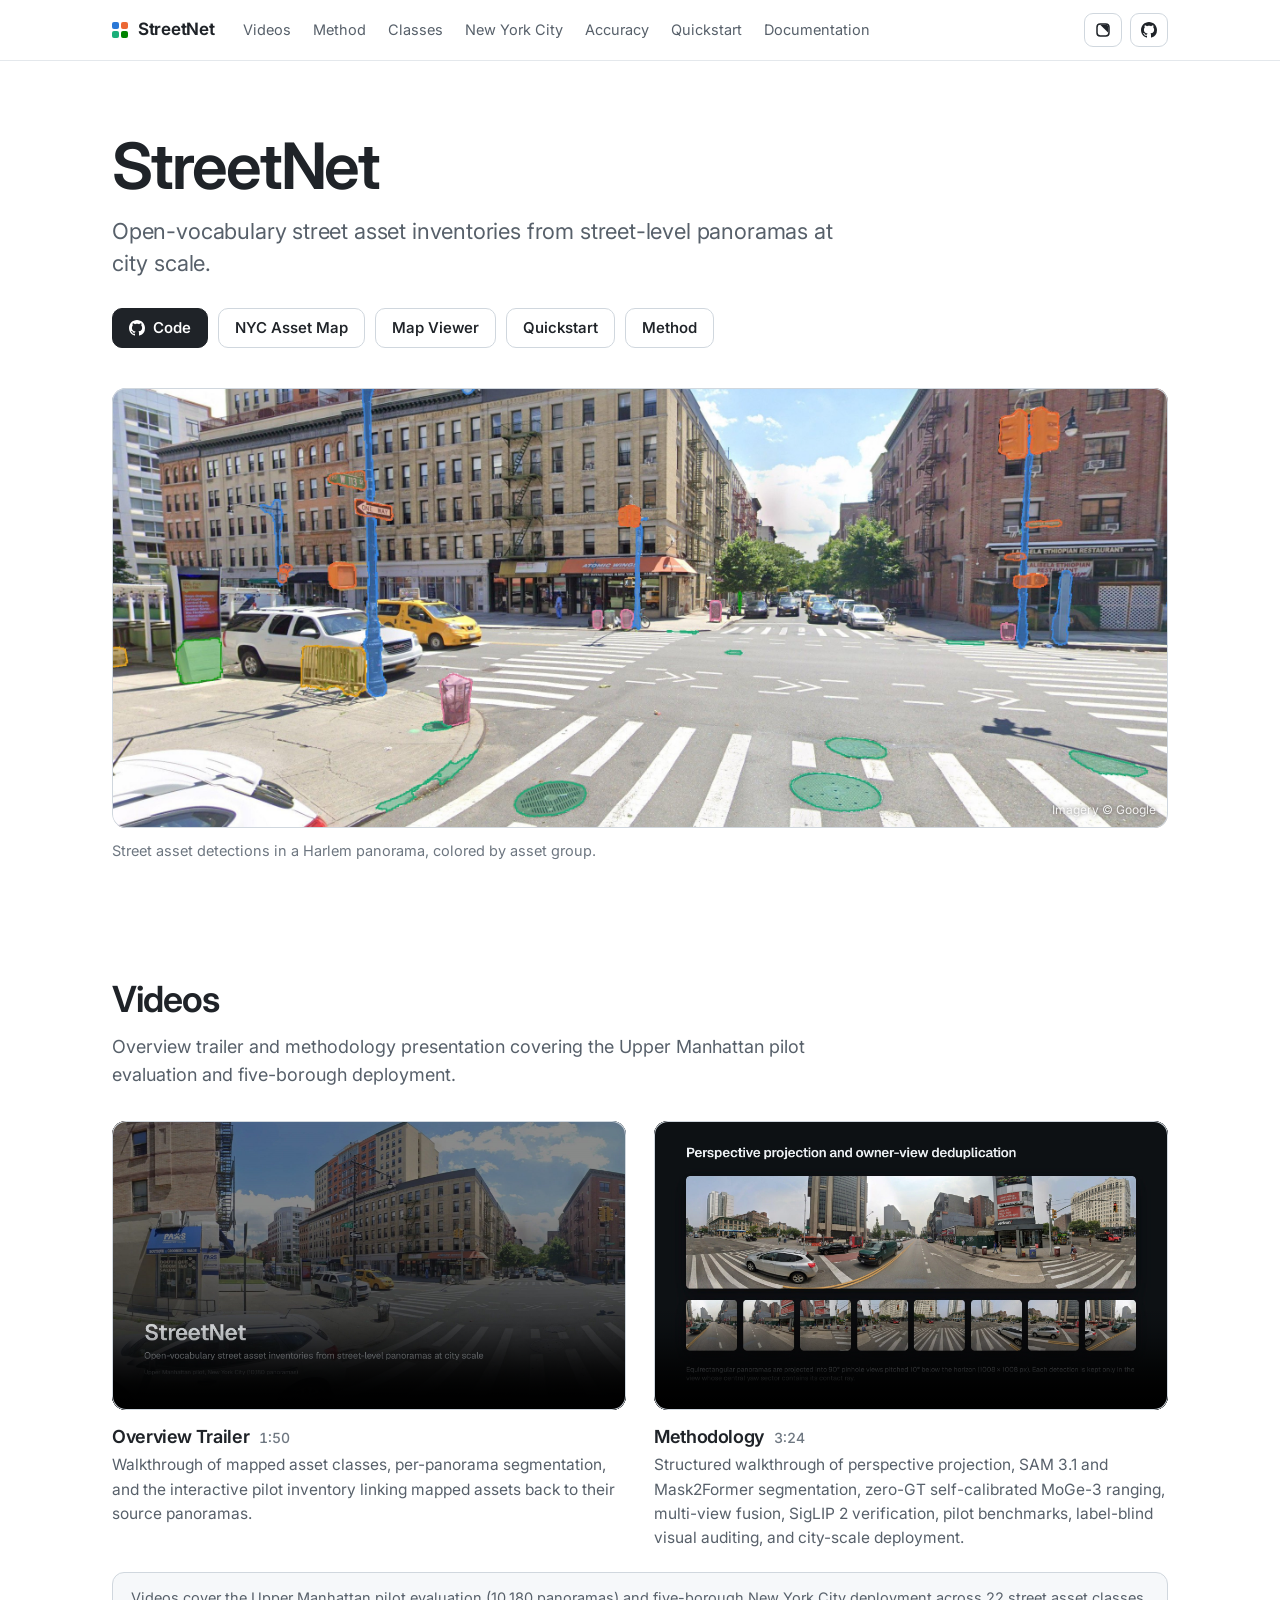
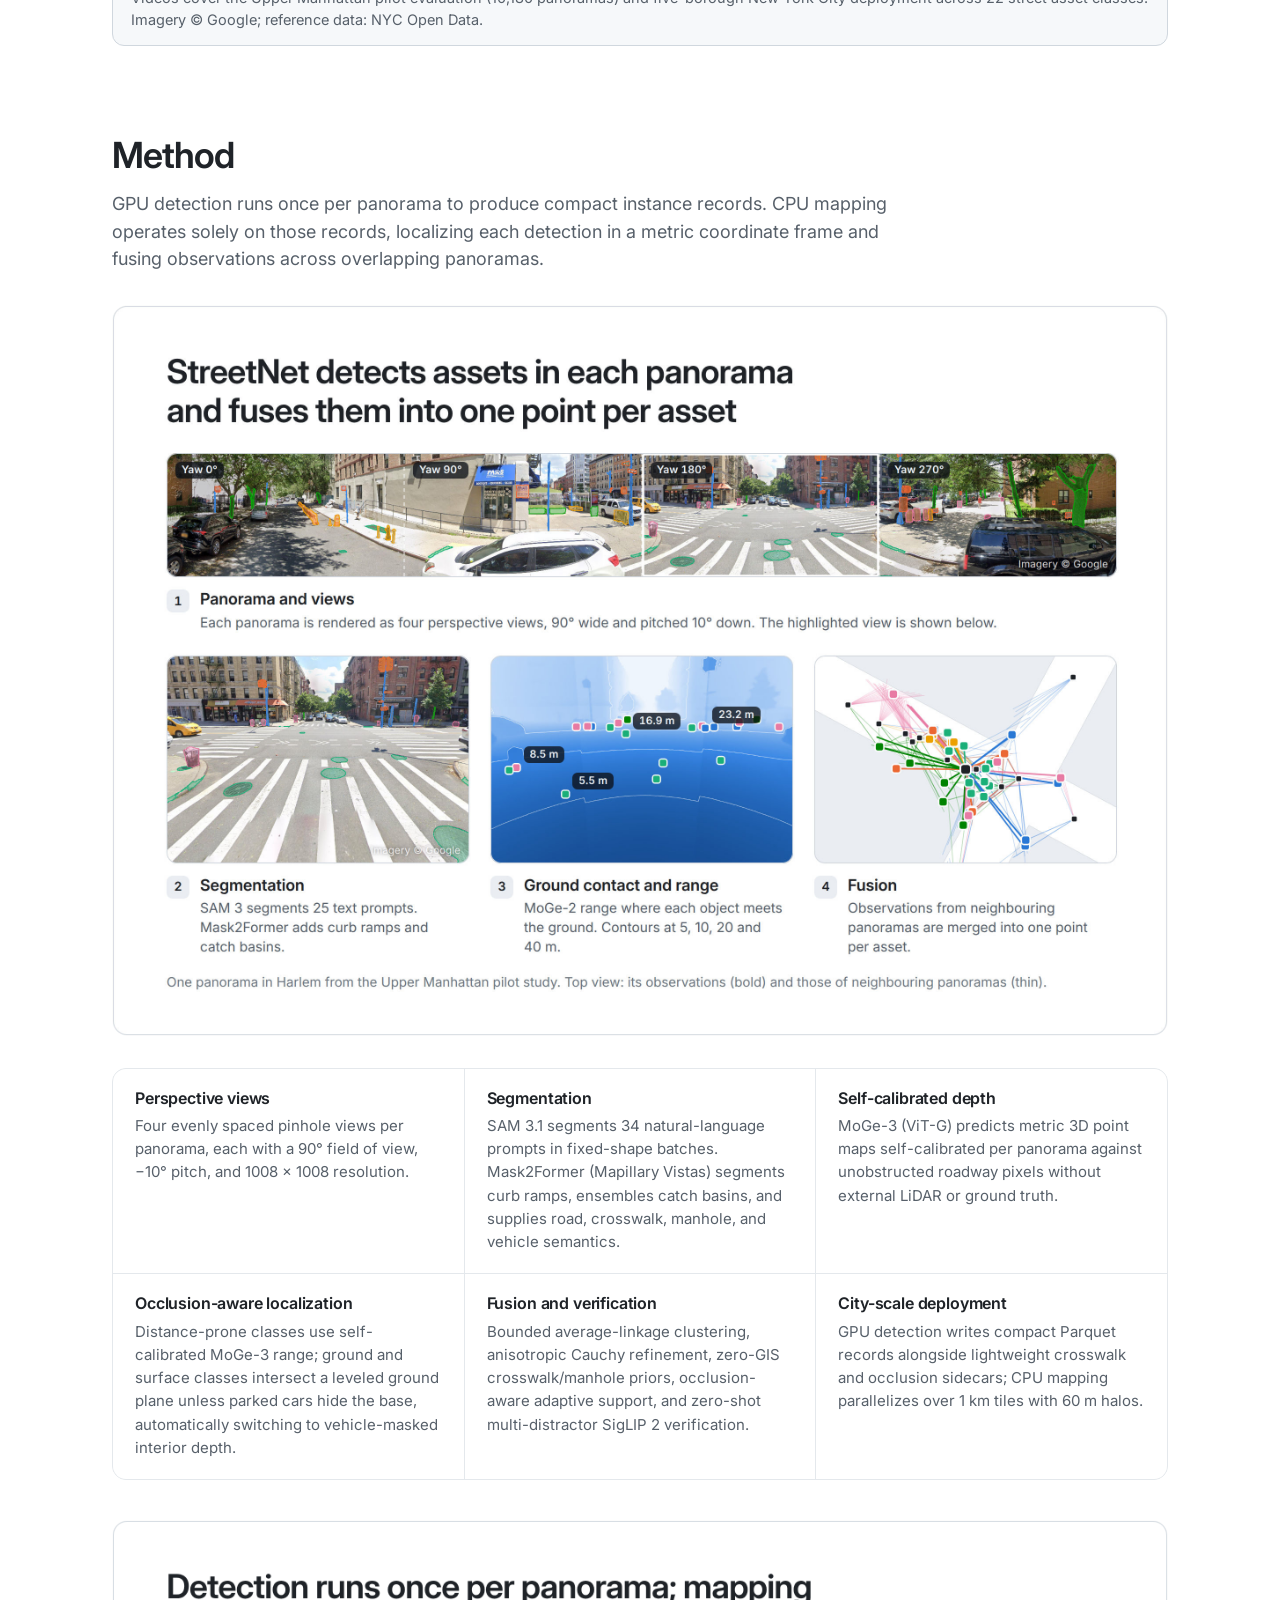
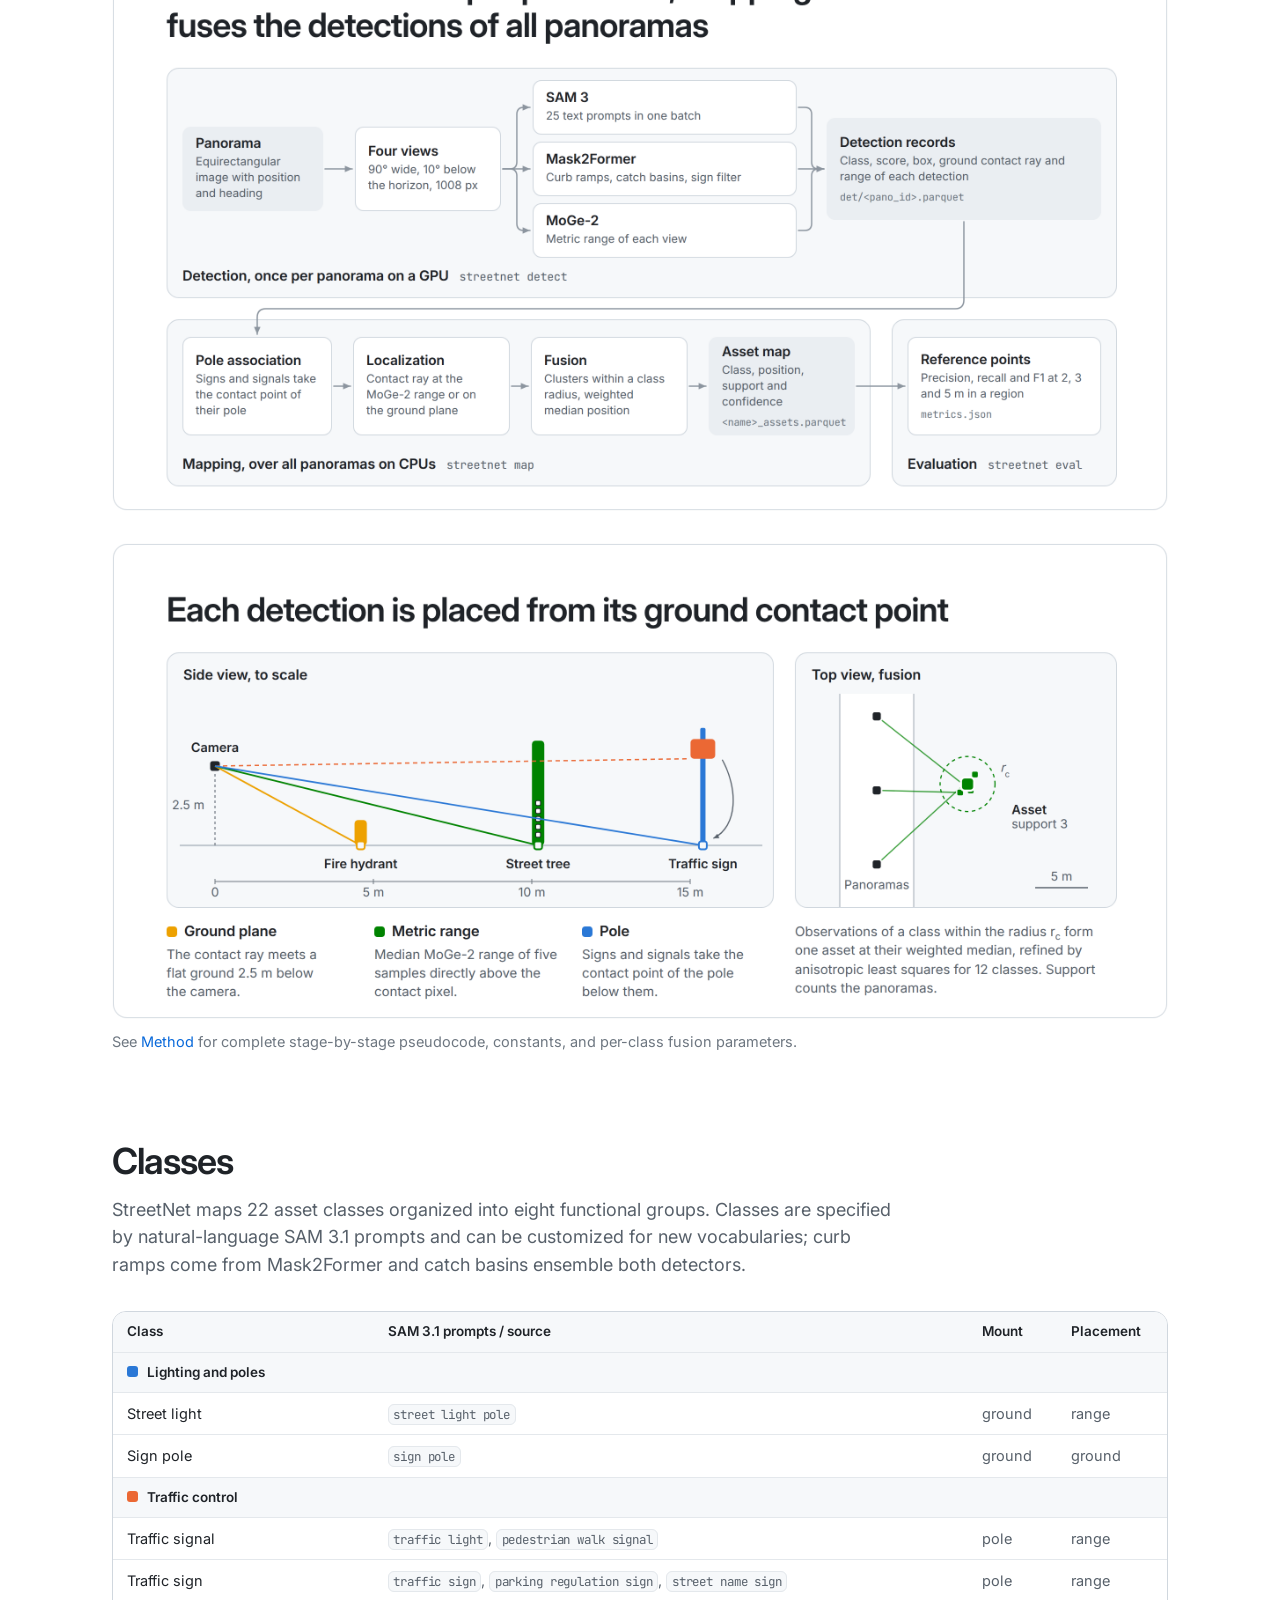
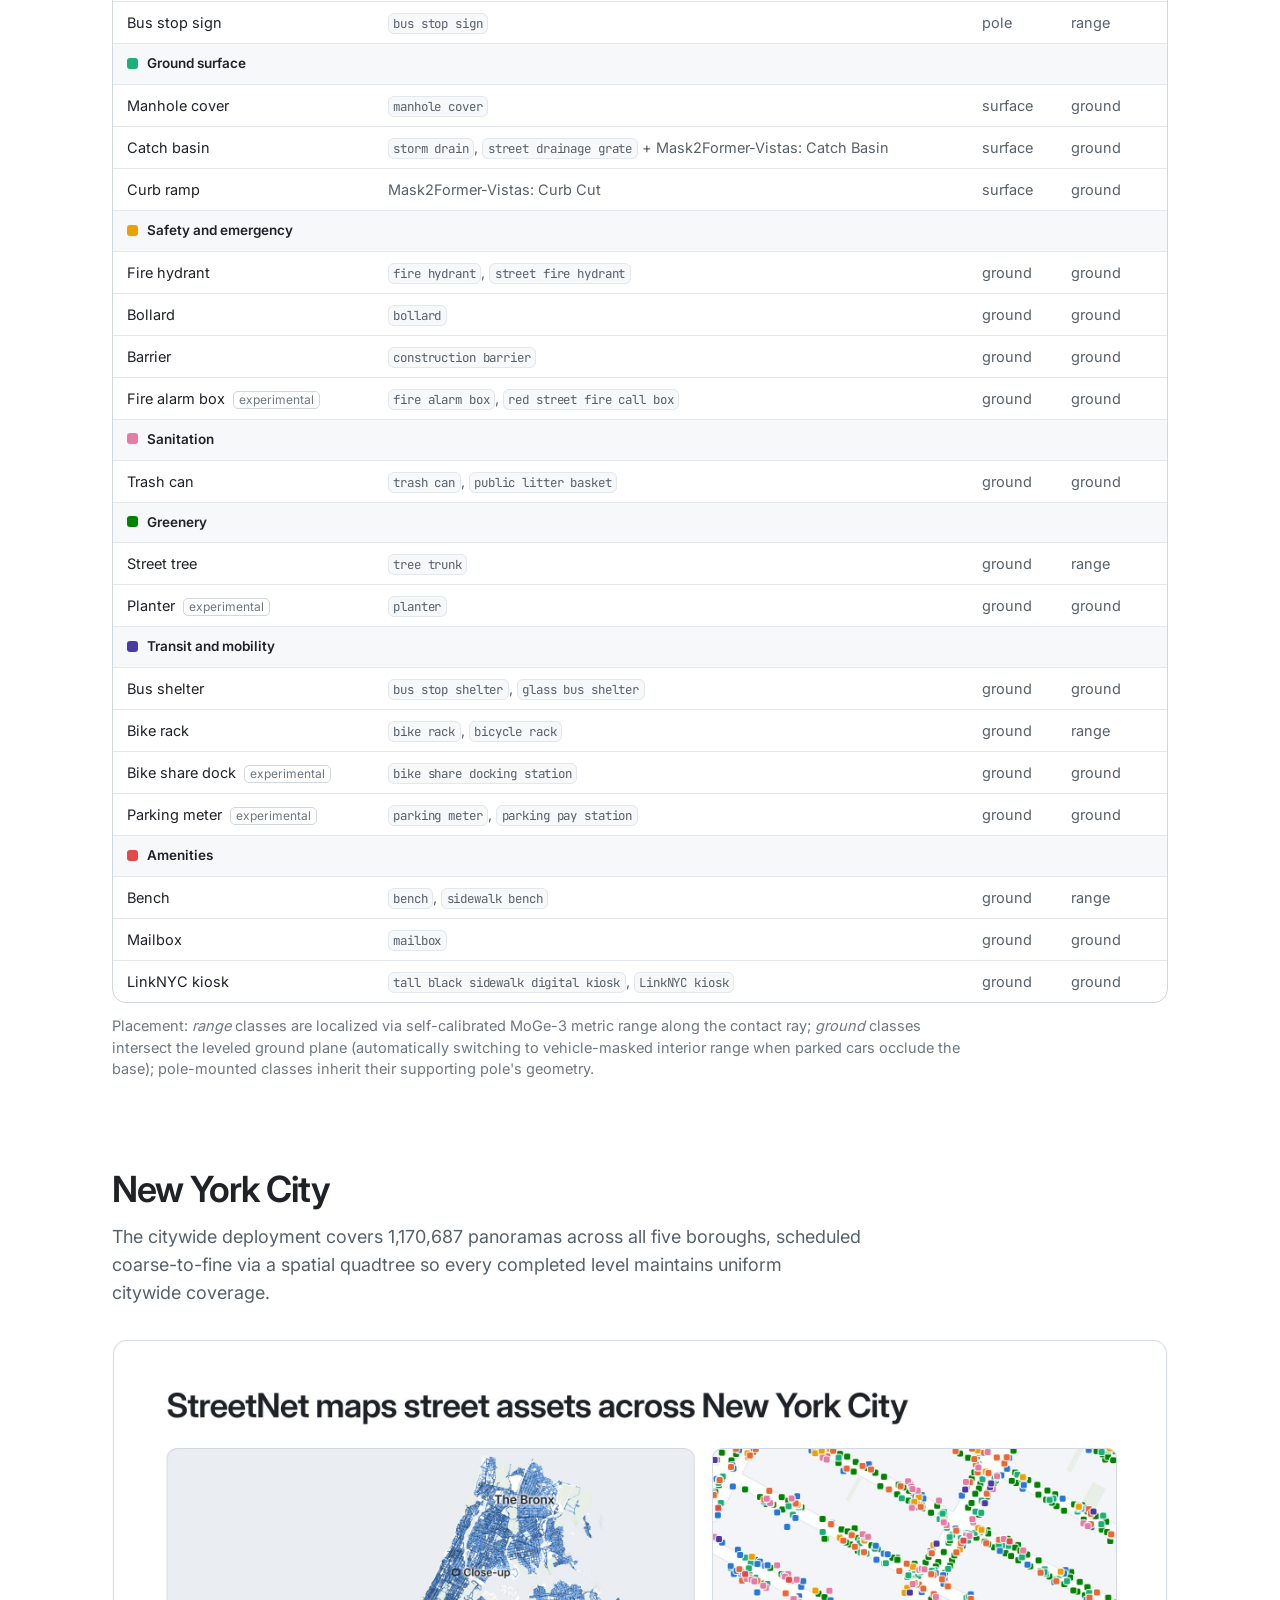
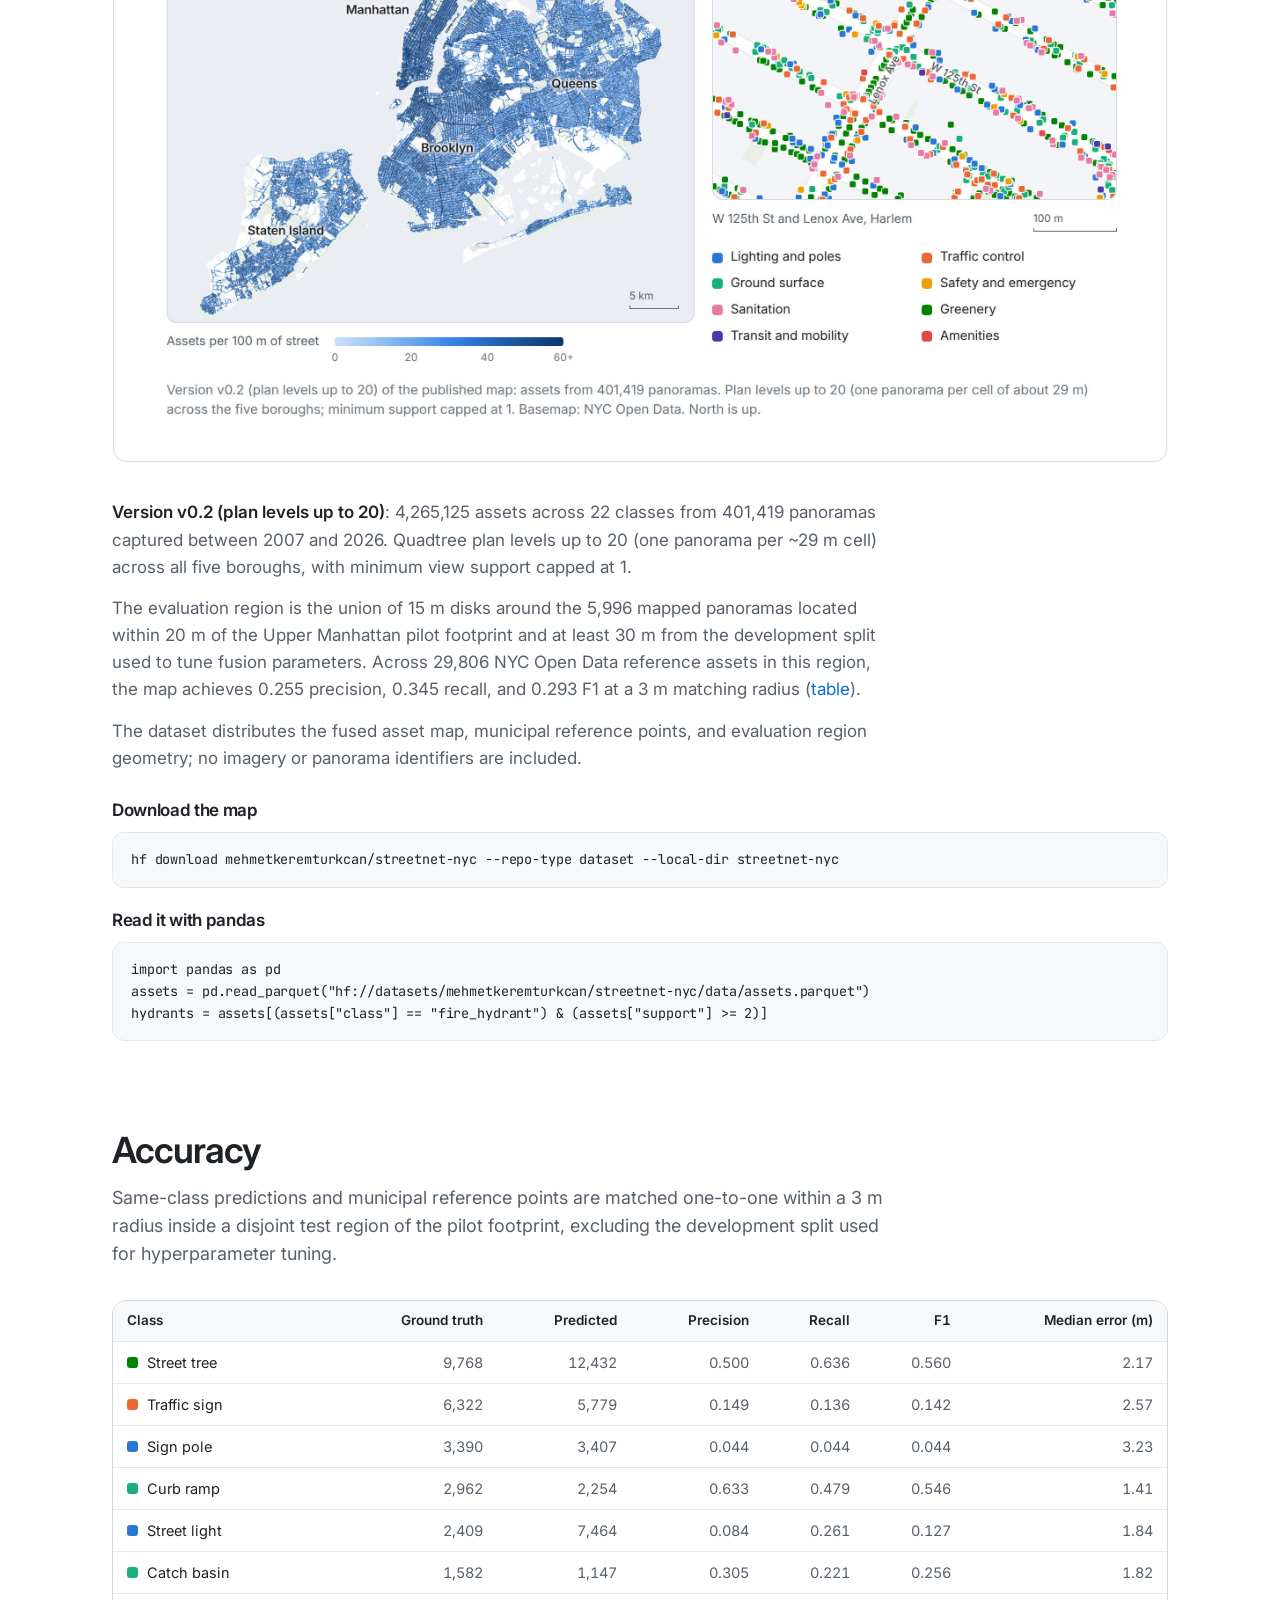
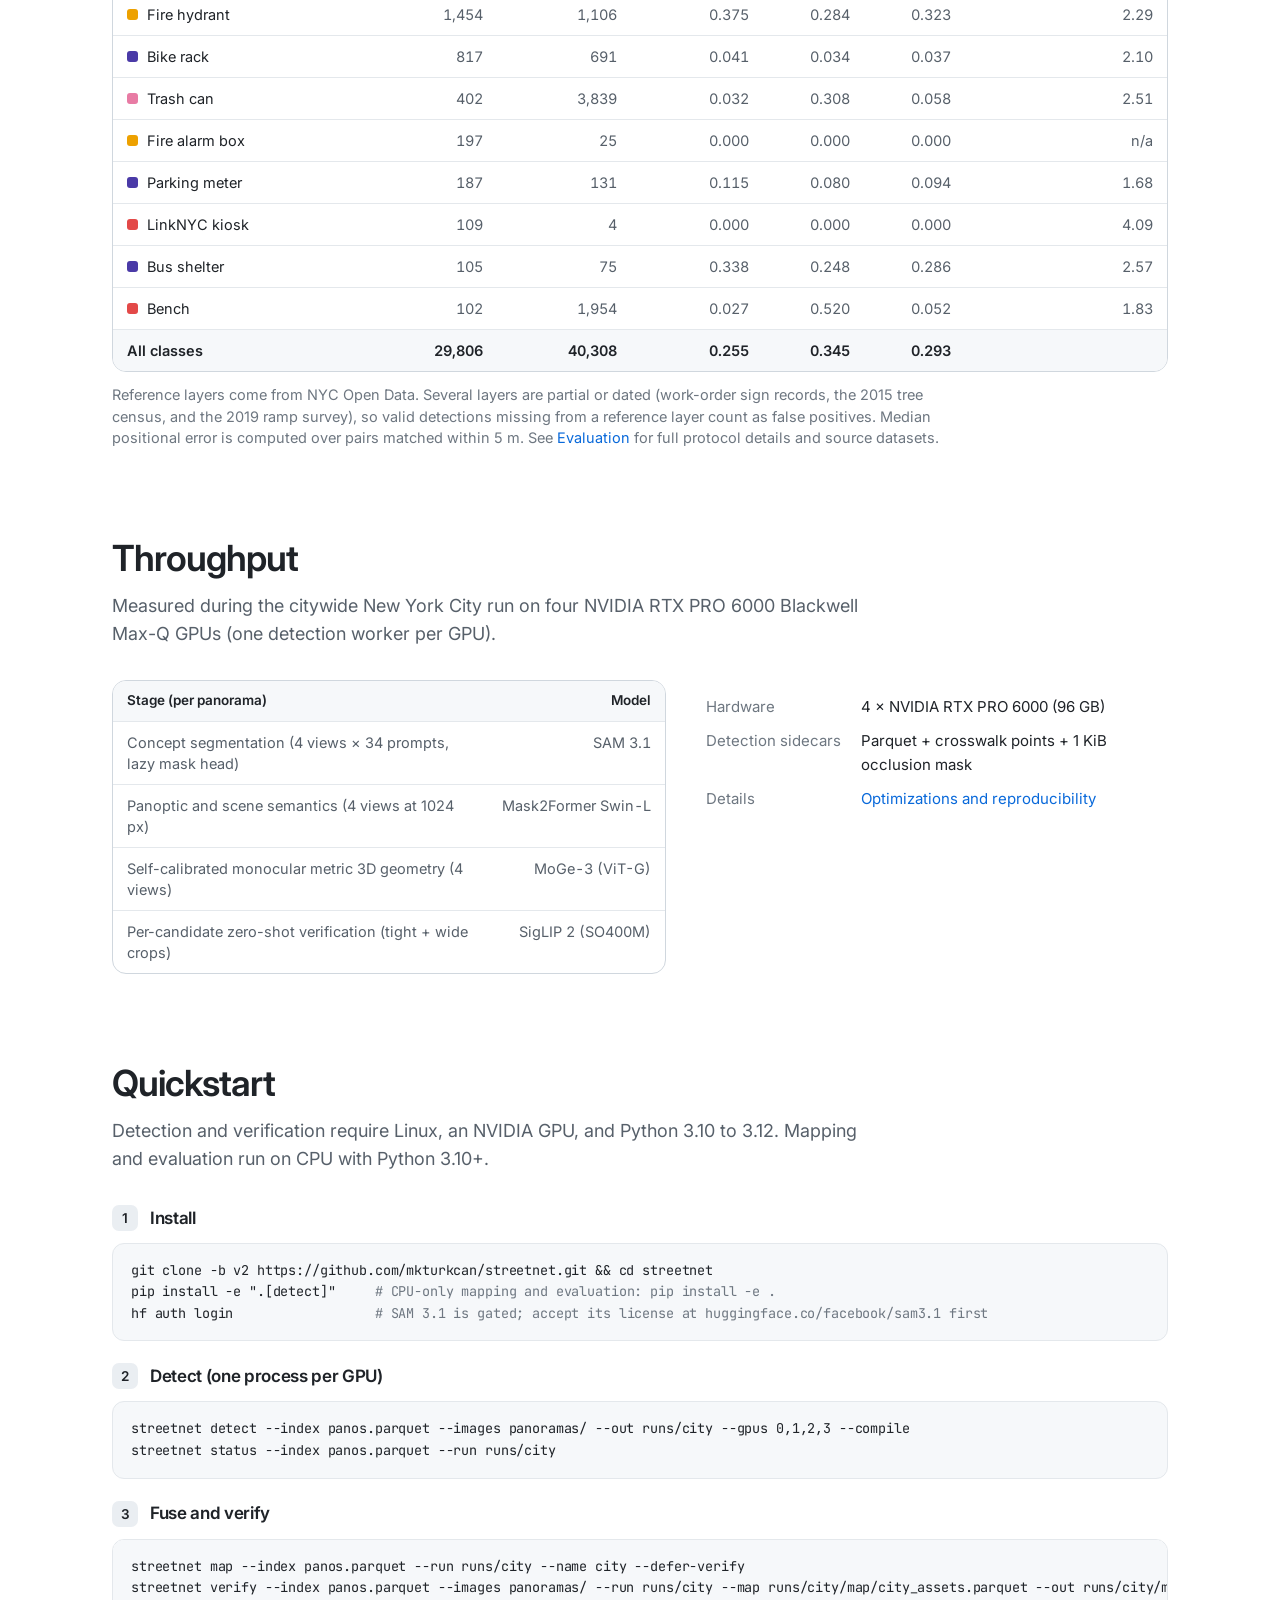
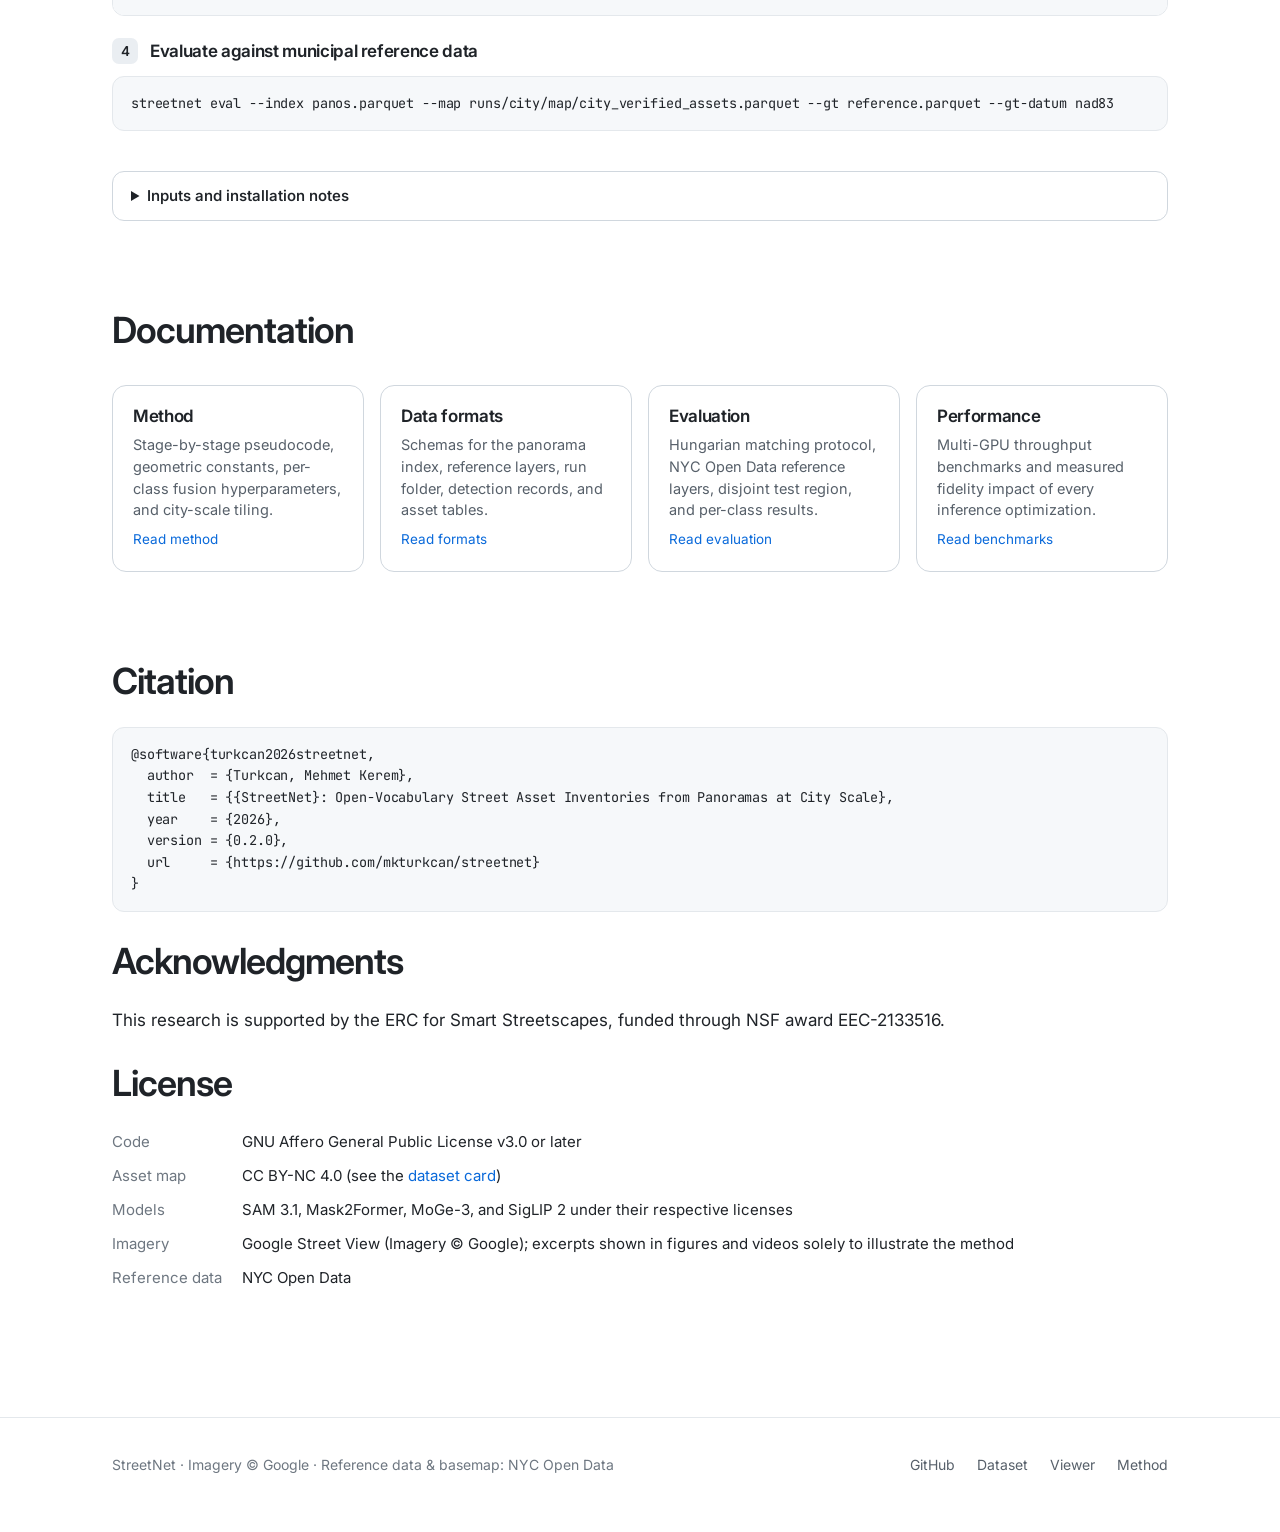
==== commit 6779bddd: "Sync updated trailer and methodology video posters and durations" ====
--- a/docs/index.html
+++ b/docs/index.html
@@ -61,23 +61,23 @@
     <div class="wrap">
       <div class="sec-h">
         <h2>Videos</h2>
-        <p>Overview and methodology recordings from the Upper Manhattan pilot study that informed the released pipeline.</p>
+        <p>Overview trailer and methodology presentation covering the Upper Manhattan pilot evaluation and five-borough deployment.</p>
       </div>
       <div class="sec-body videos">
         <figure class="video">
           <div class="photo"><video controls preload="none" playsinline poster="assets/video/trailer.jpg" aria-label="StreetNet trailer">
             <source src="https://huggingface.co/datasets/mehmetkeremturkcan/streetnet-media/resolve/main/streetnet_trailer.mp4" type="video/mp4"></video></div>
           <h3>Overview Trailer <span>1:50</span></h3>
-          <p>Walkthrough of the mapped asset classes and interactive pilot inventory, linking mapped assets back to their source panoramas.</p>
+          <p>Walkthrough of mapped asset classes, per-panorama segmentation, and the interactive pilot inventory linking mapped assets back to their source panoramas.</p>
         </figure>
         <figure class="video">
           <div class="photo"><video controls preload="none" playsinline poster="assets/video/methodology.jpg" aria-label="StreetNet methodology video">
             <source src="https://huggingface.co/datasets/mehmetkeremturkcan/streetnet-media/resolve/main/streetnet_methodology.mp4" type="video/mp4"></video></div>
-          <h3>Methodology <span>6:46</span></h3>
-          <p>Detailed breakdown of camera geometry, open-vocabulary and panoptic segmentation, monocular range benchmarks, multi-view fusion, hyperparameter search, and error analysis.</p>
-        </figure>
-      </div>
-      <p class="note">These recordings depict the Upper Manhattan pilot configuration (eight views, 34 prompts per panorama, and 18 mapped classes); the pilot web interface and road-condition layers are not part of this release. The released pipeline runs four views and 25 prompts across 22 asset classes. Imagery © Google.</p>
+          <h3>Methodology <span>3:24</span></h3>
+          <p>Structured walkthrough of perspective projection, SAM 3.1 and Mask2Former segmentation, zero-GT self-calibrated MoGe-3 ranging, multi-view fusion, SigLIP 2 verification, pilot benchmarks, label-blind visual auditing, and city-scale deployment.</p>
+        </figure>
+      </div>
+      <p class="note">Videos cover the Upper Manhattan pilot evaluation (10,180 panoramas) and five-borough New York City deployment across 22 street asset classes. Imagery © Google; reference data: NYC Open Data.</p>
     </div>
   </section>
 
@@ -90,7 +90,7 @@
       <div class="sec-body">
         <figure class="fig">
           <a href="assets/figures/overview.jpg" class="zoom" aria-label="Open figure at full size"><picture><source srcset="assets/figures/overview-dark.jpg" media="(prefers-color-scheme: dark)" data-dark>
-            <img src="assets/figures/overview.jpg" width="2400" height="1660" loading="lazy" alt="Equirectangular panorama with four perspective cutouts, segmented assets, MoGe-2 metric range with ground-contact points, and top-down multi-view fusion"></picture></a>
+            <img src="assets/figures/overview.jpg" width="2400" height="1660" loading="lazy" alt="Equirectangular panorama with four perspective cutouts, segmented assets, self-calibrated MoGe-3 metric range with ground-contact points, and top-down multi-view fusion"></picture></a>
         </figure>
         <div class="facts">
           <div class="fact"><h3>Perspective views</h3><p>Four evenly spaced pinhole views per panorama, each with a 90° field of view, −10° pitch, and 1008 × 1008 resolution.</p></div>
